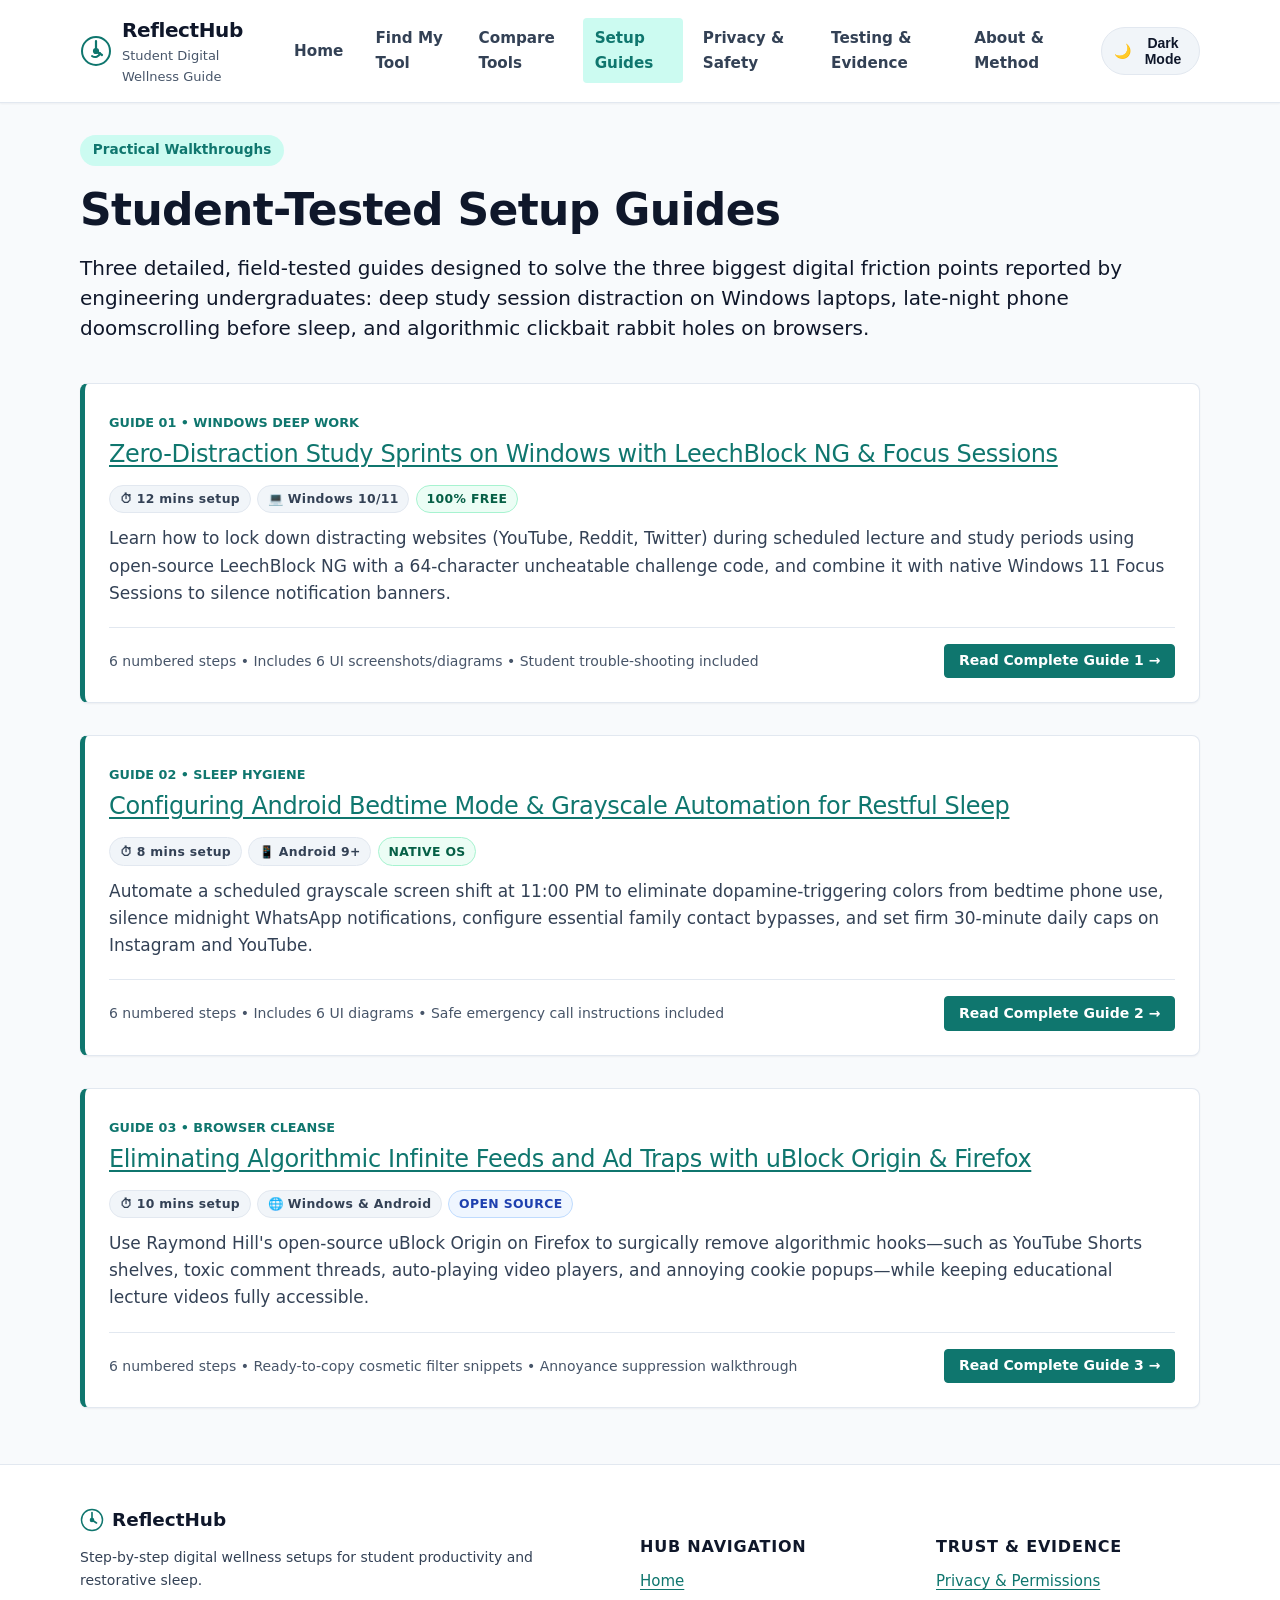
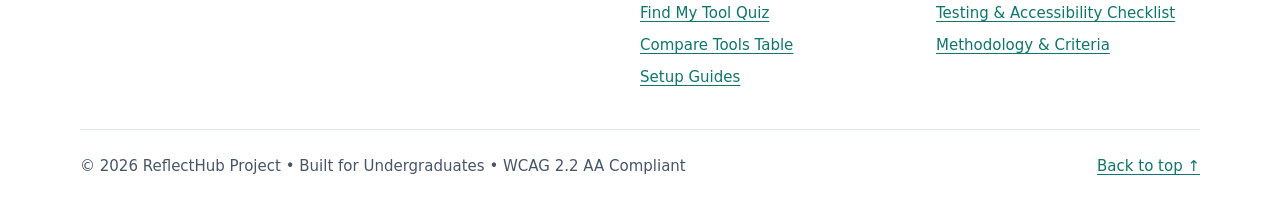
==== guides/index.html @ 9a18cc17 "Initial commit: Complete Digital Wellness Resource Hub (ReflectHub)" ====
<!DOCTYPE html>
<html lang="en">
<head>
  <meta charset="UTF-8">
  <meta name="viewport" content="width=device-width, initial-scale=1.0">
  <meta name="description" content="Step-by-step student setup guides for digital wellness: zero-distraction study sprints on Windows, Android bedtime grayscale automation, and algorithmic feed elimination.">
  <title>Setup Guides Index | ReflectHub</title>
  <link rel="stylesheet" href="../css/style.css">
</head>
<body>
  <!-- Accessible Skip to Content Link -->
  <a href="#main-content" class="skip-link">Skip to main content</a>

  <!-- Shared Header -->
  <header class="site-header" role="banner">
    <div class="container header-inner">
      <a href="../index.html" class="brand-link" aria-label="ReflectHub Home">
        <svg class="brand-logo-icon" viewBox="0 0 32 32" fill="none" stroke="currentColor" stroke-width="2.2" stroke-linecap="round" stroke-linejoin="round" aria-hidden="true">
          <circle cx="16" cy="16" r="14" stroke="currentColor" stroke-width="2"/>
          <path d="M16 6v10l6 4" stroke="currentColor" stroke-width="2.2"/>
          <path d="M12 21a5 5 0 0 0 8-3" stroke="currentColor" stroke-width="2"/>
          <circle cx="16" cy="16" r="2" fill="currentColor"/>
        </svg>
        <div>
          <span class="brand-name">ReflectHub</span>
          <span class="brand-tagline">Student Digital Wellness Guide</span>
        </div>
      </a>

      <div class="nav-and-tools">
        <button type="button" class="mobile-nav-toggle" aria-expanded="false" aria-controls="primary-nav">
          <span aria-hidden="true">☰</span>
          <span>Menu</span>
        </button>

        <nav id="primary-nav" class="site-nav" role="navigation" aria-label="Primary Navigation">
          <ul>
            <li><a href="../index.html" class="nav-link">Home</a></li>
            <li><a href="../find-my-tool.html" class="nav-link">Find My Tool</a></li>
            <li><a href="../compare.html" class="nav-link">Compare Tools</a></li>
            <li><a href="index.html" class="nav-link" aria-current="page">Setup Guides</a></li>
            <li><a href="../privacy-safety.html" class="nav-link">Privacy &amp; Safety</a></li>
            <li><a href="../testing.html" class="nav-link">Testing &amp; Evidence</a></li>
            <li><a href="../about.html" class="nav-link">About &amp; Method</a></li>
          </ul>
        </nav>

        <button type="button" class="theme-toggle-btn" aria-pressed="false" aria-label="Switch to dark theme">
          <span aria-hidden="true">🌙</span>
          <span>Dark Mode</span>
        </button>
      </div>
    </div>
  </header>

  <!-- Main Content -->
  <main id="main-content" role="main">
    <div class="container">
      
      <header style="margin-bottom: 2.5rem;">
        <span class="hero-badge">Practical Walkthroughs</span>
        <h1>Student-Tested Setup Guides</h1>
        <p class="lead">
          Three detailed, field-tested guides designed to solve the three biggest digital friction points reported by engineering undergraduates: deep study session distraction on Windows laptops, late-night phone doomscrolling before sleep, and algorithmic clickbait rabbit holes on browsers.
        </p>
      </header>

      <div class="entry-grid" style="grid-template-columns: 1fr; gap: 2rem;">
        
        <!-- Guide 1 Card -->
        <article class="card" aria-labelledby="g1-title" style="border-left: 5px solid var(--accent);">
          <div style="display: flex; justify-content: space-between; align-items: flex-start; flex-wrap: wrap; gap: 0.5rem; margin-bottom: 0.75rem;">
            <div>
              <span style="font-size: 0.8rem; font-weight: 700; color: var(--accent); text-transform: uppercase;">Guide 01 &bull; Windows Deep Work</span>
              <h2 id="g1-title" style="margin: 0.25rem 0 0.5rem 0; font-size: 1.5rem;">
                <a href="guide-1.html">Zero-Distraction Study Sprints on Windows with LeechBlock NG &amp; Focus Sessions</a>
              </h2>
            </div>
            <div style="display: flex; gap: 0.4rem; flex-wrap: wrap;">
              <span class="badge badge-platform">⏱ 12 mins setup</span>
              <span class="badge badge-platform">💻 Windows 10/11</span>
              <span class="badge badge-free">100% Free</span>
            </div>
          </div>
          <p>
            Learn how to lock down distracting websites (YouTube, Reddit, Twitter) during scheduled lecture and study periods using open-source LeechBlock NG with a 64-character uncheatable challenge code, and combine it with native Windows 11 Focus Sessions to silence notification banners.
          </p>
          <div style="display: flex; justify-content: space-between; align-items: center; flex-wrap: wrap; gap: 1rem; margin-top: 1.25rem; padding-top: 1rem; border-top: 1px solid var(--border-subtle);">
            <div style="font-size: 0.875rem; color: var(--text-light);">
              6 numbered steps &bull; Includes 6 UI screenshots/diagrams &bull; Student trouble-shooting included
            </div>
            <a href="guide-1.html" class="btn btn-primary btn-sm">Read Complete Guide 1 &rarr;</a>
          </div>
        </article>

        <!-- Guide 2 Card -->
        <article class="card" aria-labelledby="g2-title" style="border-left: 5px solid var(--accent);">
          <div style="display: flex; justify-content: space-between; align-items: flex-start; flex-wrap: wrap; gap: 0.5rem; margin-bottom: 0.75rem;">
            <div>
              <span style="font-size: 0.8rem; font-weight: 700; color: var(--accent); text-transform: uppercase;">Guide 02 &bull; Sleep Hygiene</span>
              <h2 id="g2-title" style="margin: 0.25rem 0 0.5rem 0; font-size: 1.5rem;">
                <a href="guide-2.html">Configuring Android Bedtime Mode &amp; Grayscale Automation for Restful Sleep</a>
              </h2>
            </div>
            <div style="display: flex; gap: 0.4rem; flex-wrap: wrap;">
              <span class="badge badge-platform">⏱ 8 mins setup</span>
              <span class="badge badge-platform">📱 Android 9+</span>
              <span class="badge badge-free">Native OS</span>
            </div>
          </div>
          <p>
            Automate a scheduled grayscale screen shift at 11:00 PM to eliminate dopamine-triggering colors from bedtime phone use, silence midnight WhatsApp notifications, configure essential family contact bypasses, and set firm 30-minute daily caps on Instagram and YouTube.
          </p>
          <div style="display: flex; justify-content: space-between; align-items: center; flex-wrap: wrap; gap: 1rem; margin-top: 1.25rem; padding-top: 1rem; border-top: 1px solid var(--border-subtle);">
            <div style="font-size: 0.875rem; color: var(--text-light);">
              6 numbered steps &bull; Includes 6 UI diagrams &bull; Safe emergency call instructions included
            </div>
            <a href="guide-2.html" class="btn btn-primary btn-sm">Read Complete Guide 2 &rarr;</a>
          </div>
        </article>

        <!-- Guide 3 Card -->
        <article class="card" aria-labelledby="g3-title" style="border-left: 5px solid var(--accent);">
          <div style="display: flex; justify-content: space-between; align-items: flex-start; flex-wrap: wrap; gap: 0.5rem; margin-bottom: 0.75rem;">
            <div>
              <span style="font-size: 0.8rem; font-weight: 700; color: var(--accent); text-transform: uppercase;">Guide 03 &bull; Browser Cleanse</span>
              <h2 id="g3-title" style="margin: 0.25rem 0 0.5rem 0; font-size: 1.5rem;">
                <a href="guide-3.html">Eliminating Algorithmic Infinite Feeds and Ad Traps with uBlock Origin &amp; Firefox</a>
              </h2>
            </div>
            <div style="display: flex; gap: 0.4rem; flex-wrap: wrap;">
              <span class="badge badge-platform">⏱ 10 mins setup</span>
              <span class="badge badge-platform">🌐 Windows &amp; Android</span>
              <span class="badge badge-os">Open Source</span>
            </div>
          </div>
          <p>
            Use Raymond Hill's open-source uBlock Origin on Firefox to surgically remove algorithmic hooks—such as YouTube Shorts shelves, toxic comment threads, auto-playing video players, and annoying cookie popups—while keeping educational lecture videos fully accessible.
          </p>
          <div style="display: flex; justify-content: space-between; align-items: center; flex-wrap: wrap; gap: 1rem; margin-top: 1.25rem; padding-top: 1rem; border-top: 1px solid var(--border-subtle);">
            <div style="font-size: 0.875rem; color: var(--text-light);">
              6 numbered steps &bull; Ready-to-copy cosmetic filter snippets &bull; Annoyance suppression walkthrough
            </div>
            <a href="guide-3.html" class="btn btn-primary btn-sm">Read Complete Guide 3 &rarr;</a>
          </div>
        </article>

      </div>

    </div>
  </main>

  <!-- Shared Footer -->
  <footer class="site-footer" role="contentinfo">
    <div class="container">
      <div class="footer-grid">
        <div>
          <div style="display: flex; align-items: center; gap: 0.5rem; margin-bottom: 0.75rem;">
            <svg style="width: 24px; height: 24px; color: var(--accent);" viewBox="0 0 32 32" fill="none" stroke="currentColor" stroke-width="2.2" stroke-linecap="round" stroke-linejoin="round" aria-hidden="true">
              <circle cx="16" cy="16" r="14" stroke="currentColor" stroke-width="2"/>
              <path d="M16 6v10l6 4" stroke="currentColor" stroke-width="2.2"/>
              <circle cx="16" cy="16" r="2" fill="currentColor"/>
            </svg>
            <span style="font-weight: 800; font-size: 1.15rem; color: var(--text-main);">ReflectHub</span>
          </div>
          <p style="font-size: 0.875rem; margin-bottom: 1rem;">
            Step-by-step digital wellness setups for student productivity and restorative sleep.
          </p>
        </div>

        <div>
          <h2 class="footer-heading">Hub Navigation</h2>
          <ul class="footer-links">
            <li><a href="../index.html">Home</a></li>
            <li><a href="../find-my-tool.html">Find My Tool Quiz</a></li>
            <li><a href="../compare.html">Compare Tools Table</a></li>
            <li><a href="index.html">Setup Guides</a></li>
          </ul>
        </div>

        <div>
          <h2 class="footer-heading">Trust &amp; Evidence</h2>
          <ul class="footer-links">
            <li><a href="../privacy-safety.html">Privacy &amp; Permissions</a></li>
            <li><a href="../testing.html">Testing &amp; Accessibility Checklist</a></li>
            <li><a href="../about.html">Methodology &amp; Criteria</a></li>
          </ul>
        </div>
      </div>

      <div class="footer-bottom">
        <div>
          &copy; 2026 ReflectHub Project &bull; Built for Undergraduates &bull; WCAG 2.2 AA Compliant
        </div>
        <div>
          <a href="#main-content">Back to top &uarr;</a>
        </div>
      </div>
    </div>
  </footer>

  <script src="../js/main.js"></script>
</body>
</html>
---- css/style.css ----
/* ==========================================================================
   REFLECTHUB - STUDENT DIGITAL WELLNESS RESOURCE HUB
   Design System & Accessibility-First Stylesheet (WCAG 2.2 AA Compliant)
   ========================================================================== */

/* --------------------------------------------------------------------------
   1. CSS Custom Properties / Variables (Light & Dark Themes)
   -------------------------------------------------------------------------- */
:root {
  /* Light Theme (Default) */
  --bg-page: #f8fafc;
  --bg-surface: #ffffff;
  --bg-surface-elevated: #f1f5f9;
  --bg-surface-subtle: #f8fafc;
  --border-subtle: #e2e8f0;
  --border-strong: #94a3b8;
  
  /* Text Colors (All satisfy WCAG AA contrast > 4.5:1 against respective backgrounds) */
  --text-main: #0f172a;        /* 15.8:1 against #ffffff */
  --text-muted: #334155;       /* 7.2:1 against #ffffff */
  --text-light: #475569;       /* 4.9:1 against #ffffff */
  
  /* Primary Restrained Accent: Deep Slate Teal */
  --accent: #0f766e;           /* 4.6:1 against #ffffff */
  --accent-hover: #115e59;
  --accent-subtle: #ccfbf1;
  --accent-text: #0f766e;
  --accent-focus: #0284c7;     /* High-visibility blue for focus rings */
  
  /* Semantic Status Colors */
  --status-free-bg: #ecfdf5;
  --status-free-text: #065f46;
  --status-free-border: #a7f3d0;
  
  --status-freemium-bg: #fffbeb;
  --status-freemium-text: #854d0e;
  --status-freemium-border: #fde68a;

  --status-paid-bg: #fef2f2;
  --status-paid-text: #991b1b;
  --status-paid-border: #fecaca;

  --badge-os-bg: #eff6ff;
  --badge-os-text: #1e40af;
  --badge-os-border: #bfdbfe;

  /* Elevation Shadows */
  --shadow-sm: 0 1px 2px 0 rgba(15, 23, 42, 0.05);
  --shadow-md: 0 4px 6px -1px rgba(15, 23, 42, 0.07), 0 2px 4px -2px rgba(15, 23, 42, 0.05);
  --shadow-lg: 0 10px 15px -3px rgba(15, 23, 42, 0.08), 0 4px 6px -4px rgba(15, 23, 42, 0.04);
  
  /* Layout Constants */
  --max-width: 1160px;
  --border-radius: 8px;
  --border-radius-sm: 4px;
  --border-radius-pill: 9999px;
  
  /* Typography Scale */
  --font-family: system-ui, -apple-system, BlinkMacSystemFont, "Segoe UI", Roboto, "Helvetica Neue", Arial, sans-serif;
  --font-mono: ui-monospace, SFMono-Regular, Menlo, Monaco, Consolas, "Liberation Mono", "Courier New", monospace;
  --line-height: 1.6;
  --line-height-heading: 1.25;
}

/* Explicit Dark Theme */
[data-theme="dark"] {
  --bg-page: #0b1120;
  --bg-surface: #131c31;
  --bg-surface-elevated: #1e293b;
  --bg-surface-subtle: #17223b;
  --border-subtle: #27354f;
  --border-strong: #475569;

  --text-main: #f8fafc;        /* 15.2:1 against #131c31 */
  --text-muted: #cbd5e1;       /* 8.9:1 against #131c31 */
  --text-light: #94a3b8;       /* 4.7:1 against #131c31 */

  --accent: #2dd4bf;           /* 8.8:1 against #131c31 */
  --accent-hover: #5eead4;
  --accent-subtle: #134e48;
  --accent-text: #2dd4bf;
  --accent-focus: #38bdf8;

  --status-free-bg: #064e3b;
  --status-free-text: #a7f3d0;
  --status-free-border: #047857;

  --status-freemium-bg: #451a03;
  --status-freemium-text: #fde68a;
  --status-freemium-border: #78350f;

  --status-paid-bg: #450a0a;
  --status-paid-text: #fecaca;
  --status-paid-border: #7f1d1d;

  --badge-os-bg: #1e3a8a;
  --badge-os-text: #bfdbfe;
  --badge-os-border: #2563eb;

  --shadow-sm: 0 1px 2px 0 rgba(0, 0, 0, 0.4);
  --shadow-md: 0 4px 6px -1px rgba(0, 0, 0, 0.5);
  --shadow-lg: 0 10px 15px -3px rgba(0, 0, 0, 0.6);
}

/* --------------------------------------------------------------------------
   2. Reset & Global Box Sizing
   -------------------------------------------------------------------------- */
*, *::before, *::after {
  box-sizing: border-box;
  margin: 0;
  padding: 0;
}

html {
  font-size: 100%;
  scroll-behavior: smooth;
  -webkit-text-size-adjust: 100%;
}

body {
  font-family: var(--font-family);
  font-size: 1.0625rem; /* 17px for excellent readability */
  line-height: var(--line-height);
  color: var(--text-main);
  background-color: var(--bg-page);
  min-height: 100vh;
  display: flex;
  flex-direction: column;
}

img, svg {
  display: block;
  max-width: 100%;
  height: auto;
}

/* --------------------------------------------------------------------------
   3. Accessible Focus States & Skip Link (WCAG 2.2 AA)
   -------------------------------------------------------------------------- */
:focus-visible {
  outline: 3px solid var(--accent-focus);
  outline-offset: 3px;
}

.skip-link {
  position: absolute;
  top: -100px;
  left: 1rem;
  background-color: var(--text-main);
  color: var(--bg-surface);
  padding: 0.75rem 1.25rem;
  z-index: 10000;
  border-radius: var(--border-radius-sm);
  font-weight: 700;
  text-decoration: none;
  transition: top 0.2s ease-in-out;
}

.skip-link:focus {
  top: 1rem;
}

/* --------------------------------------------------------------------------
   4. Typography & Headings
   -------------------------------------------------------------------------- */
h1, h2, h3, h4, h5, h6 {
  color: var(--text-main);
  line-height: var(--line-height-heading);
  font-weight: 700;
  letter-spacing: -0.015em;
}

h1 {
  font-size: clamp(2rem, 4vw + 1rem, 2.75rem);
  margin-bottom: 1rem;
}

h2 {
  font-size: clamp(1.5rem, 2.5vw + 0.5rem, 2rem);
  margin-top: 2rem;
  margin-bottom: 0.875rem;
}

h3 {
  font-size: 1.35rem;
  margin-top: 1.5rem;
  margin-bottom: 0.625rem;
}

h4 {
  font-size: 1.15rem;
  margin-top: 1.25rem;
  margin-bottom: 0.5rem;
}

p {
  margin-bottom: 1.125rem;
  color: var(--text-muted);
}

p.lead {
  font-size: 1.25rem;
  line-height: 1.5;
  color: var(--text-main);
  font-weight: 400;
  margin-bottom: 1.5rem;
}

strong {
  font-weight: 700;
  color: var(--text-main);
}

/* Accessible Links */
a {
  color: var(--accent);
  text-decoration: underline;
  text-underline-offset: 3px;
  font-weight: 500;
  transition: color 0.15s ease-in-out;
}

a:hover {
  color: var(--accent-hover);
}

a:active {
  opacity: 0.85;
}

/* --------------------------------------------------------------------------
   5. Layout & Navigation
   -------------------------------------------------------------------------- */
.container {
  width: 100%;
  max-width: var(--max-width);
  margin-left: auto;
  margin-right: auto;
  padding-left: 1.25rem;
  padding-right: 1.25rem;
}

/* Header & Nav */
.site-header {
  background-color: var(--bg-surface);
  border-bottom: 1px solid var(--border-subtle);
  position: sticky;
  top: 0;
  z-index: 1000;
  box-shadow: var(--shadow-sm);
}

.header-inner {
  display: flex;
  align-items: center;
  justify-content: space-between;
  padding-top: 0.875rem;
  padding-bottom: 0.875rem;
  gap: 1rem;
}

.brand-link {
  display: flex;
  align-items: center;
  gap: 0.625rem;
  text-decoration: none;
  color: var(--text-main);
}

.brand-logo-icon {
  width: 32px;
  height: 32px;
  color: var(--accent);
  flex-shrink: 0;
}

.brand-name {
  font-size: 1.25rem;
  font-weight: 800;
  letter-spacing: -0.02em;
}

.brand-tagline {
  font-size: 0.8125rem;
  color: var(--text-light);
  display: block;
}

.nav-and-tools {
  display: flex;
  align-items: center;
  gap: 1.25rem;
}

.site-nav ul {
  display: flex;
  list-style: none;
  gap: 0.5rem;
  align-items: center;
}

.nav-link {
  display: inline-block;
  padding: 0.5rem 0.75rem;
  text-decoration: none;
  font-size: 0.95rem;
  font-weight: 600;
  color: var(--text-muted);
  border-radius: var(--border-radius-sm);
  transition: all 0.15s ease-in-out;
}

.nav-link:hover {
  color: var(--text-main);
  background-color: var(--bg-surface-elevated);
}

.nav-link[aria-current="page"] {
  color: var(--accent);
  background-color: var(--accent-subtle);
  font-weight: 700;
}

/* Mobile Nav Toggle */
.mobile-nav-toggle {
  display: none;
  background: transparent;
  border: 1px solid var(--border-subtle);
  color: var(--text-main);
  padding: 0.5rem 0.75rem;
  border-radius: var(--border-radius-sm);
  cursor: pointer;
  font-size: 0.95rem;
  font-weight: 600;
  align-items: center;
  gap: 0.4rem;
}

/* Theme Toggle Button */
.theme-toggle-btn {
  background: var(--bg-surface-elevated);
  border: 1px solid var(--border-subtle);
  color: var(--text-main);
  padding: 0.45rem 0.75rem;
  border-radius: var(--border-radius-pill);
  font-size: 0.875rem;
  font-weight: 600;
  cursor: pointer;
  display: inline-flex;
  align-items: center;
  gap: 0.5rem;
  transition: background 0.15s ease-in-out;
}

.theme-toggle-btn:hover {
  background: var(--border-subtle);
}

/* Main Content Area */
main {
  flex: 1;
  padding-top: 2rem;
  padding-bottom: 3.5rem;
}

/* Footer */
.site-footer {
  background-color: var(--bg-surface);
  border-top: 1px solid var(--border-subtle);
  padding-top: 2.5rem;
  padding-bottom: 2.5rem;
  margin-top: auto;
  font-size: 0.9375rem;
  color: var(--text-light);
}

.footer-grid {
  display: grid;
  grid-template-columns: 2fr 1fr 1fr;
  gap: 2rem;
  margin-bottom: 2rem;
}

.footer-heading {
  font-size: 1rem;
  text-transform: uppercase;
  letter-spacing: 0.05em;
  color: var(--text-main);
  margin-bottom: 0.75rem;
}

.footer-links {
  list-style: none;
}

.footer-links li {
  margin-bottom: 0.5rem;
}

.footer-bottom {
  border-top: 1px solid var(--border-subtle);
  padding-top: 1.5rem;
  display: flex;
  justify-content: space-between;
  align-items: center;
  flex-wrap: wrap;
  gap: 1rem;
}

/* --------------------------------------------------------------------------
   6. Buttons, Badges, & UI Controls
   -------------------------------------------------------------------------- */
.btn {
  display: inline-flex;
  align-items: center;
  justify-content: center;
  gap: 0.5rem;
  padding: 0.65rem 1.35rem;
  font-size: 1rem;
  font-weight: 600;
  border-radius: var(--border-radius-sm);
  text-decoration: none;
  cursor: pointer;
  transition: all 0.15s ease-in-out;
  border: 1px solid transparent;
  line-height: 1.4;
}

.btn-primary {
  background-color: var(--accent);
  color: #ffffff;
  border-color: var(--accent);
}

[data-theme="dark"] .btn-primary {
  color: #0b1120;
  font-weight: 700;
}

.btn-primary:hover {
  background-color: var(--accent-hover);
  color: #ffffff;
}

[data-theme="dark"] .btn-primary:hover {
  color: #0b1120;
}

.btn-secondary {
  background-color: var(--bg-surface);
  color: var(--text-main);
  border-color: var(--border-strong);
}

.btn-secondary:hover {
  background-color: var(--bg-surface-elevated);
}

.btn-sm {
  padding: 0.4rem 0.85rem;
  font-size: 0.875rem;
}

.btn-group {
  display: flex;
  flex-wrap: wrap;
  gap: 0.75rem;
}

/* Status Badges */
.badge {
  display: inline-flex;
  align-items: center;
  gap: 0.25rem;
  padding: 0.2rem 0.6rem;
  font-size: 0.775rem;
  font-weight: 700;
  text-transform: uppercase;
  letter-spacing: 0.03em;
  border-radius: var(--border-radius-pill);
  border: 1px solid transparent;
  white-space: nowrap;
}

.badge-free {
  background-color: var(--status-free-bg);
  color: var(--status-free-text);
  border-color: var(--status-free-border);
}

.badge-freemium {
  background-color: var(--status-freemium-bg);
  color: var(--status-freemium-text);
  border-color: var(--status-freemium-border);
}

.badge-paid {
  background-color: var(--status-paid-bg);
  color: var(--status-paid-text);
  border-color: var(--status-paid-border);
}

.badge-os {
  background-color: var(--badge-os-bg);
  color: var(--badge-os-text);
  border-color: var(--badge-os-border);
}

.badge-platform {
  background-color: var(--bg-surface-elevated);
  color: var(--text-muted);
  border-color: var(--border-subtle);
  font-weight: 600;
  text-transform: none;
}

/* --------------------------------------------------------------------------
   7. Common Components (Cards, Alerts, Banners)
   -------------------------------------------------------------------------- */
.card {
  background-color: var(--bg-surface);
  border: 1px solid var(--border-subtle);
  border-radius: var(--border-radius);
  padding: 1.5rem;
  box-shadow: var(--shadow-sm);
  transition: transform 0.15s ease, box-shadow 0.15s ease;
}

.card:hover {
  box-shadow: var(--shadow-md);
}

.card-header {
  display: flex;
  justify-content: space-between;
  align-items: flex-start;
  gap: 0.75rem;
  margin-bottom: 0.75rem;
}

.card-title {
  font-size: 1.25rem;
  margin: 0;
}

/* Callout Box */
.callout {
  padding: 1.25rem;
  border-left: 4px solid var(--accent);
  background-color: var(--bg-surface-elevated);
  border-radius: 0 var(--border-radius) var(--border-radius) 0;
  margin-top: 1.5rem;
  margin-bottom: 1.5rem;
}

.callout-warning {
  border-left-color: #d97706;
  background-color: var(--status-freemium-bg);
  color: var(--text-main);
}

.callout-warning strong {
  color: #92400e;
}

[data-theme="dark"] .callout-warning strong {
  color: #fde68a;
}

.callout-title {
  font-weight: 700;
  margin-bottom: 0.35rem;
  display: flex;
  align-items: center;
  gap: 0.4rem;
}

/* Hero Section */
.hero-section {
  padding: 2.5rem 0 3rem;
  border-bottom: 1px solid var(--border-subtle);
  margin-bottom: 2.5rem;
}

.hero-badge {
  display: inline-block;
  padding: 0.3rem 0.8rem;
  font-size: 0.85rem;
  font-weight: 700;
  background-color: var(--accent-subtle);
  color: var(--accent-text);
  border-radius: var(--border-radius-pill);
  margin-bottom: 1rem;
}

.hero-grid {
  display: grid;
  grid-template-columns: 3fr 2fr;
  gap: 2.5rem;
  align-items: center;
}

/* Feature Entry Points Grid */
.entry-grid {
  display: grid;
  grid-template-columns: repeat(auto-fit, minmax(300px, 1fr));
  gap: 1.5rem;
  margin-top: 2rem;
}

.entry-card {
  display: flex;
  flex-direction: column;
  justify-content: space-between;
  height: 100%;
}

.entry-card .entry-icon {
  font-size: 1.75rem;
  margin-bottom: 1rem;
  display: inline-block;
}

/* --------------------------------------------------------------------------
   8. Compare Tools Table & Filter Controls
   -------------------------------------------------------------------------- */
.filter-toolbar {
  background-color: var(--bg-surface);
  border: 1px solid var(--border-subtle);
  border-radius: var(--border-radius);
  padding: 1.25rem;
  margin-bottom: 1.75rem;
  display: grid;
  grid-template-columns: repeat(auto-fit, minmax(200px, 1fr));
  gap: 1rem;
  align-items: flex-end;
}

.filter-group {
  display: flex;
  flex-direction: column;
  gap: 0.35rem;
}

.filter-group label {
  font-size: 0.875rem;
  font-weight: 700;
  color: var(--text-main);
}

.filter-select, .search-input {
  width: 100%;
  padding: 0.6rem 0.75rem;
  font-size: 0.95rem;
  font-family: inherit;
  color: var(--text-main);
  background-color: var(--bg-surface-elevated);
  border: 1px solid var(--border-strong);
  border-radius: var(--border-radius-sm);
}

.filter-stats {
  font-size: 0.9rem;
  color: var(--text-light);
  margin-bottom: 1rem;
}

/* Comparison Table */
.table-responsive-wrapper {
  width: 100%;
  overflow-x: auto;
  border: 1px solid var(--border-subtle);
  border-radius: var(--border-radius);
  background-color: var(--bg-surface);
  box-shadow: var(--shadow-sm);
  margin-bottom: 2rem;
}

.compare-table {
  width: 100%;
  border-collapse: collapse;
  text-align: left;
  font-size: 0.9375rem;
}

.compare-table caption {
  padding: 0.75rem 1rem;
  font-weight: 700;
  font-size: 0.875rem;
  color: var(--text-light);
  text-align: left;
  background-color: var(--bg-surface-elevated);
  border-bottom: 1px solid var(--border-subtle);
}

.compare-table th {
  background-color: var(--bg-surface-elevated);
  color: var(--text-main);
  font-weight: 700;
  padding: 0.875rem 1rem;
  border-bottom: 2px solid var(--border-subtle);
  white-space: nowrap;
}

.compare-table td {
  padding: 1rem;
  border-bottom: 1px solid var(--border-subtle);
  vertical-align: top;
  color: var(--text-muted);
}

.compare-table tbody tr:hover {
  background-color: var(--bg-surface-elevated);
}

.compare-table th[scope="row"] {
  font-weight: 700;
  color: var(--text-main);
  white-space: normal;
  min-width: 180px;
}

/* Sort button inside th */
.sort-btn {
  background: none;
  border: none;
  font-family: inherit;
  font-size: inherit;
  font-weight: inherit;
  color: inherit;
  cursor: pointer;
  display: inline-flex;
  align-items: center;
  gap: 0.35rem;
  padding: 0;
}

.sort-btn:hover {
  color: var(--accent);
}

/* Mobile Card View Alternative for Comparison */
.mobile-card-grid {
  display: none;
  grid-template-columns: 1fr;
  gap: 1.25rem;
}

.tool-mobile-card {
  background-color: var(--bg-surface);
  border: 1px solid var(--border-subtle);
  border-radius: var(--border-radius);
  padding: 1.25rem;
}

.tool-detail-row {
  margin-bottom: 0.75rem;
  font-size: 0.925rem;
}

.tool-detail-label {
  font-weight: 700;
  color: var(--text-main);
  display: block;
  font-size: 0.8125rem;
  text-transform: uppercase;
  letter-spacing: 0.03em;
  margin-bottom: 0.15rem;
}

/* --------------------------------------------------------------------------
   9. Find My Tool Quiz System
   -------------------------------------------------------------------------- */
.quiz-container {
  max-width: 760px;
  margin: 0 auto;
}

.quiz-card {
  background-color: var(--bg-surface);
  border: 1px solid var(--border-subtle);
  border-radius: var(--border-radius);
  padding: 2rem;
  box-shadow: var(--shadow-sm);
  margin-bottom: 2rem;
}

.quiz-step-indicator {
  font-size: 0.875rem;
  font-weight: 700;
  color: var(--accent);
  text-transform: uppercase;
  letter-spacing: 0.05em;
  margin-bottom: 0.5rem;
}

fieldset {
  border: none;
  padding: 0;
  margin: 0 0 1.5rem 0;
}

legend {
  font-size: 1.35rem;
  font-weight: 700;
  color: var(--text-main);
  margin-bottom: 0.5rem;
  display: block;
}

.legend-description {
  font-size: 0.95rem;
  color: var(--text-light);
  margin-bottom: 1.25rem;
}

.quiz-options {
  display: flex;
  flex-direction: column;
  gap: 0.75rem;
}

.quiz-option-label {
  display: flex;
  align-items: flex-start;
  gap: 0.875rem;
  padding: 1rem;
  border: 1.5px solid var(--border-subtle);
  border-radius: var(--border-radius-sm);
  background-color: var(--bg-surface);
  cursor: pointer;
  transition: all 0.15s ease-in-out;
}

.quiz-option-label:hover {
  background-color: var(--bg-surface-elevated);
  border-color: var(--border-strong);
}

.quiz-option-label:has(input:checked) {
  border-color: var(--accent);
  background-color: var(--accent-subtle);
}

.quiz-option-label input[type="radio"] {
  margin-top: 0.2rem;
  width: 1.25rem;
  height: 1.25rem;
  accent-color: var(--accent);
  flex-shrink: 0;
}

.quiz-option-text {
  display: flex;
  flex-direction: column;
}

.quiz-option-title {
  font-weight: 700;
  color: var(--text-main);
  font-size: 1rem;
}

.quiz-option-desc {
  font-size: 0.875rem;
  color: var(--text-light);
  margin-top: 0.2rem;
}

/* Quiz Recommendation Results */
.recommendation-card {
  border-left: 5px solid var(--accent);
  background-color: var(--bg-surface);
  border-radius: var(--border-radius);
  border-top: 1px solid var(--border-subtle);
  border-right: 1px solid var(--border-subtle);
  border-bottom: 1px solid var(--border-subtle);
  padding: 1.75rem;
  margin-bottom: 1.5rem;
  box-shadow: var(--shadow-sm);
}

.match-reason-box {
  background-color: var(--bg-surface-elevated);
  padding: 1rem;
  border-radius: var(--border-radius-sm);
  margin-top: 1rem;
  margin-bottom: 1rem;
  font-size: 0.9375rem;
}

.verdict-grid {
  display: grid;
  grid-template-columns: 1fr 1fr;
  gap: 1rem;
  margin-top: 1rem;
}

.verdict-col {
  padding: 0.875rem;
  border-radius: var(--border-radius-sm);
  font-size: 0.875rem;
}

.verdict-best {
  background-color: var(--status-free-bg);
  border: 1px solid var(--status-free-border);
  color: var(--status-free-text);
}

.verdict-not {
  background-color: var(--status-freemium-bg);
  border: 1px solid var(--status-freemium-border);
  color: var(--status-freemium-text);
}

/* --------------------------------------------------------------------------
   10. Setup Guides Styles
   -------------------------------------------------------------------------- */
.guide-header {
  border-bottom: 1px solid var(--border-subtle);
  padding-bottom: 1.5rem;
  margin-bottom: 2rem;
}

.guide-meta {
  display: flex;
  flex-wrap: wrap;
  gap: 1rem;
  align-items: center;
  margin-top: 0.75rem;
  font-size: 0.9375rem;
  color: var(--text-light);
}

.guide-meta-item {
  display: inline-flex;
  align-items: center;
  gap: 0.4rem;
  background-color: var(--bg-surface-elevated);
  padding: 0.25rem 0.75rem;
  border-radius: var(--border-radius-pill);
  font-weight: 600;
  border: 1px solid var(--border-subtle);
}

/* Step Card */
.step-card {
  background-color: var(--bg-surface);
  border: 1px solid var(--border-subtle);
  border-radius: var(--border-radius);
  padding: 1.75rem;
  margin-bottom: 2rem;
  box-shadow: var(--shadow-sm);
}

.step-card-header {
  display: flex;
  align-items: center;
  gap: 1rem;
  margin-bottom: 1rem;
}

.step-number {
  width: 2.25rem;
  height: 2.25rem;
  border-radius: 50%;
  background-color: var(--accent);
  color: #ffffff;
  display: flex;
  align-items: center;
  justify-content: center;
  font-weight: 800;
  font-size: 1.1rem;
  flex-shrink: 0;
}

[data-theme="dark"] .step-number {
  color: #0b1120;
}

.step-title {
  font-size: 1.25rem;
  margin: 0;
}

.step-media-container {
  margin: 1.25rem 0;
  border-radius: var(--border-radius-sm);
  overflow: hidden;
  border: 1px solid var(--border-subtle);
  background-color: var(--bg-surface-elevated);
}

.step-media-container svg, .step-media-container img {
  width: 100%;
  height: auto;
  max-height: 380px;
  object-fit: contain;
  background: var(--bg-surface-subtle);
}

.step-caption {
  font-size: 0.85rem;
  color: var(--text-light);
  padding: 0.6rem 0.85rem;
  background-color: var(--bg-surface-elevated);
  border-top: 1px solid var(--border-subtle);
  font-style: italic;
}

.guide-nav-buttons {
  display: flex;
  justify-content: space-between;
  align-items: center;
  gap: 1rem;
  margin-top: 3rem;
  padding-top: 1.5rem;
  border-top: 1px solid var(--border-subtle);
  flex-wrap: wrap;
}

/* --------------------------------------------------------------------------
   11. Testing & Evidence Tables
   -------------------------------------------------------------------------- */
.evidence-section {
  margin-bottom: 3.5rem;
}

.evidence-table {
  width: 100%;
  border-collapse: collapse;
  font-size: 0.9375rem;
  margin-top: 1rem;
}

.evidence-table th, .evidence-table td {
  padding: 0.875rem;
  border: 1px solid var(--border-subtle);
  text-align: left;
}

.evidence-table th {
  background-color: var(--bg-surface-elevated);
  font-weight: 700;
  color: var(--text-main);
}

.checklist-pass {
  color: var(--status-free-text);
  font-weight: 700;
}

.checklist-notes {
  font-size: 0.875rem;
  color: var(--text-muted);
}

.feedback-card {
  background-color: var(--bg-surface);
  border: 1px solid var(--border-subtle);
  border-radius: var(--border-radius);
  padding: 1.25rem;
  margin-bottom: 1rem;
}

.feedback-meta {
  display: flex;
  justify-content: space-between;
  align-items: center;
  font-size: 0.85rem;
  color: var(--text-light);
  margin-bottom: 0.5rem;
}

.quote-text {
  font-style: italic;
  color: var(--text-main);
  border-left: 3px solid var(--accent);
  padding-left: 0.875rem;
  margin: 0.5rem 0;
}

/* --------------------------------------------------------------------------
   12. Responsive Media Queries & Reduced Motion
   -------------------------------------------------------------------------- */
@media (max-width: 840px) {
  .hero-grid {
    grid-template-columns: 1fr;
    gap: 1.5rem;
  }

  .footer-grid {
    grid-template-columns: 1fr;
  }

  /* Switch comparison table to mobile card view */
  .table-responsive-wrapper {
    display: none;
  }

  .mobile-card-grid {
    display: grid;
  }

  .site-nav {
    display: none;
    position: absolute;
    top: 100%;
    left: 0;
    right: 0;
    background-color: var(--bg-surface);
    border-bottom: 1px solid var(--border-subtle);
    padding: 1rem 1.25rem;
    box-shadow: var(--shadow-lg);
  }

  .site-nav.is-open {
    display: block;
  }

  .site-nav ul {
    flex-direction: column;
    align-items: stretch;
    gap: 0.5rem;
  }

  .mobile-nav-toggle {
    display: inline-flex;
  }

  .verdict-grid {
    grid-template-columns: 1fr;
  }
}

/* Reduced Motion Optimization (WCAG 2.2 Requirement) */
@media (prefers-reduced-motion: reduce) {
  *, *::before, *::after {
    animation-duration: 0.01ms !important;
    animation-iteration-count: 1 !important;
    transition-duration: 0.01ms !important;
    scroll-behavior: auto !important;
  }
}
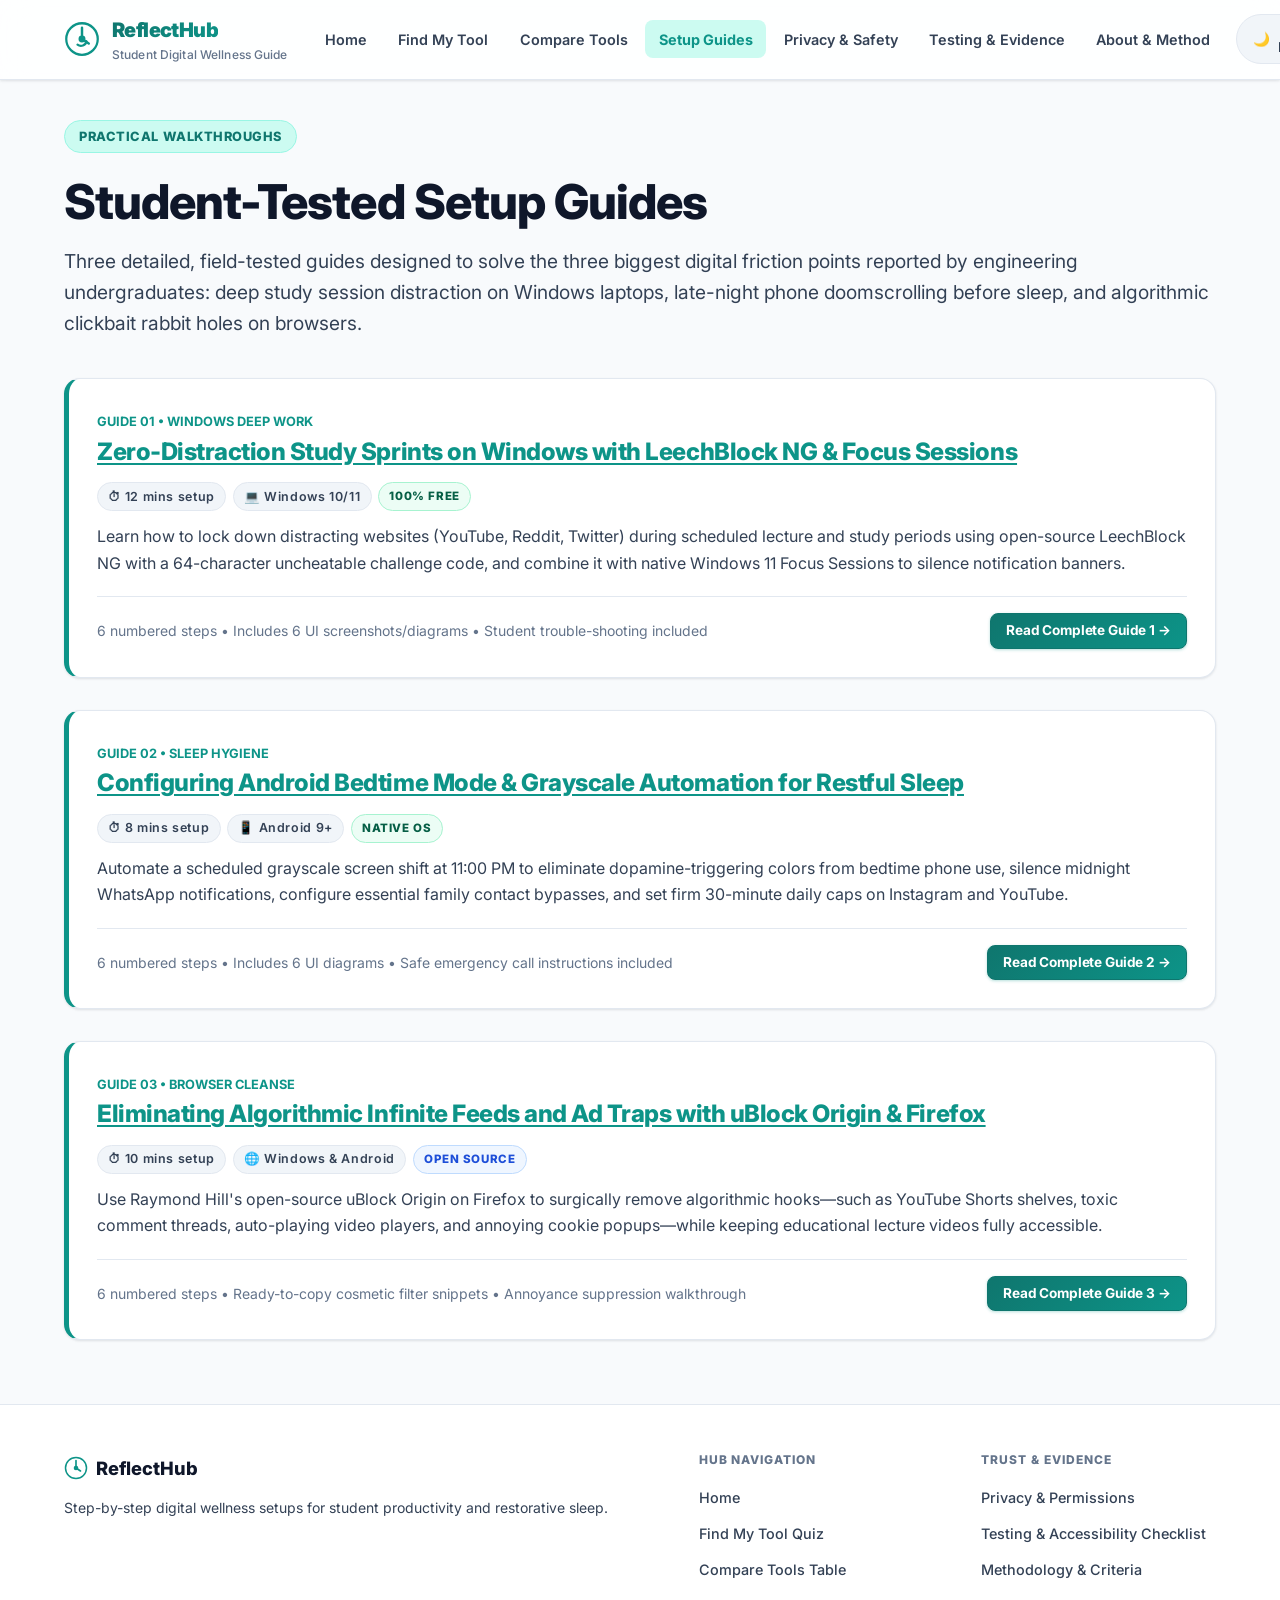
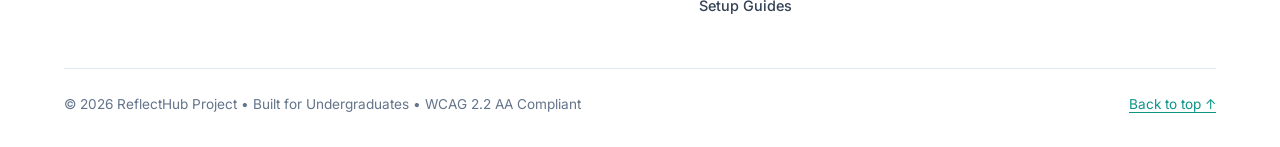
==== commit fa27da14: "v2: Premium UI redesign - sync all pages to new CSS v2 design system - Replace all v1 class names wi" ====
--- a/guides/index.html
+++ b/guides/index.html
@@ -1,4 +1,4 @@
-<!DOCTYPE html>
+﻿<!DOCTYPE html>
 <html lang="en">
 <head>
   <meta charset="UTF-8">
@@ -58,7 +58,7 @@
     <div class="container">
       
       <header style="margin-bottom: 2.5rem;">
-        <span class="hero-badge">Practical Walkthroughs</span>
+        <span class="hero-eyebrow">Practical Walkthroughs</span>
         <h1>Student-Tested Setup Guides</h1>
         <p class="lead">
           Three detailed, field-tested guides designed to solve the three biggest digital friction points reported by engineering undergraduates: deep study session distraction on Windows laptops, late-night phone doomscrolling before sleep, and algorithmic clickbait rabbit holes on browsers.
@@ -85,8 +85,8 @@
           <p>
             Learn how to lock down distracting websites (YouTube, Reddit, Twitter) during scheduled lecture and study periods using open-source LeechBlock NG with a 64-character uncheatable challenge code, and combine it with native Windows 11 Focus Sessions to silence notification banners.
           </p>
-          <div style="display: flex; justify-content: space-between; align-items: center; flex-wrap: wrap; gap: 1rem; margin-top: 1.25rem; padding-top: 1rem; border-top: 1px solid var(--border-subtle);">
-            <div style="font-size: 0.875rem; color: var(--text-light);">
+          <div style="display: flex; justify-content: space-between; align-items: center; flex-wrap: wrap; gap: 1rem; margin-top: 1.25rem; padding-top: 1rem; border-top: 1px solid var(--border-weak);">
+            <div style="font-size: 0.875rem; color: var(--text-tertiary);">
               6 numbered steps &bull; Includes 6 UI screenshots/diagrams &bull; Student trouble-shooting included
             </div>
             <a href="guide-1.html" class="btn btn-primary btn-sm">Read Complete Guide 1 &rarr;</a>
@@ -111,8 +111,8 @@
           <p>
             Automate a scheduled grayscale screen shift at 11:00 PM to eliminate dopamine-triggering colors from bedtime phone use, silence midnight WhatsApp notifications, configure essential family contact bypasses, and set firm 30-minute daily caps on Instagram and YouTube.
           </p>
-          <div style="display: flex; justify-content: space-between; align-items: center; flex-wrap: wrap; gap: 1rem; margin-top: 1.25rem; padding-top: 1rem; border-top: 1px solid var(--border-subtle);">
-            <div style="font-size: 0.875rem; color: var(--text-light);">
+          <div style="display: flex; justify-content: space-between; align-items: center; flex-wrap: wrap; gap: 1rem; margin-top: 1.25rem; padding-top: 1rem; border-top: 1px solid var(--border-weak);">
+            <div style="font-size: 0.875rem; color: var(--text-tertiary);">
               6 numbered steps &bull; Includes 6 UI diagrams &bull; Safe emergency call instructions included
             </div>
             <a href="guide-2.html" class="btn btn-primary btn-sm">Read Complete Guide 2 &rarr;</a>
@@ -137,8 +137,8 @@
           <p>
             Use Raymond Hill's open-source uBlock Origin on Firefox to surgically remove algorithmic hooks—such as YouTube Shorts shelves, toxic comment threads, auto-playing video players, and annoying cookie popups—while keeping educational lecture videos fully accessible.
           </p>
-          <div style="display: flex; justify-content: space-between; align-items: center; flex-wrap: wrap; gap: 1rem; margin-top: 1.25rem; padding-top: 1rem; border-top: 1px solid var(--border-subtle);">
-            <div style="font-size: 0.875rem; color: var(--text-light);">
+          <div style="display: flex; justify-content: space-between; align-items: center; flex-wrap: wrap; gap: 1rem; margin-top: 1.25rem; padding-top: 1rem; border-top: 1px solid var(--border-weak);">
+            <div style="font-size: 0.875rem; color: var(--text-tertiary);">
               6 numbered steps &bull; Ready-to-copy cosmetic filter snippets &bull; Annoyance suppression walkthrough
             </div>
             <a href="guide-3.html" class="btn btn-primary btn-sm">Read Complete Guide 3 &rarr;</a>
@@ -161,7 +161,7 @@
               <path d="M16 6v10l6 4" stroke="currentColor" stroke-width="2.2"/>
               <circle cx="16" cy="16" r="2" fill="currentColor"/>
             </svg>
-            <span style="font-weight: 800; font-size: 1.15rem; color: var(--text-main);">ReflectHub</span>
+            <span style="font-weight: 800; font-size: 1.15rem; color: var(--text-primary);">ReflectHub</span>
           </div>
           <p style="font-size: 0.875rem; margin-bottom: 1rem;">
             Step-by-step digital wellness setups for student productivity and restorative sleep.
--- a/css/style.css
+++ b/css/style.css
@@ -1,252 +1,264 @@
 /* ==========================================================================
-   REFLECTHUB - STUDENT DIGITAL WELLNESS RESOURCE HUB
-   Design System & Accessibility-First Stylesheet (WCAG 2.2 AA Compliant)
+   REFLECTHUB v2 — Premium Student Digital Wellness Design System
+   WCAG 2.2 AA Compliant · Mobile-First · Light + Dark Themes
    ========================================================================== */
 
 /* --------------------------------------------------------------------------
-   1. CSS Custom Properties / Variables (Light & Dark Themes)
+   1. Google Font Import (Inter — with system font fallback)
+   -------------------------------------------------------------------------- */
+@import url('https://fonts.googleapis.com/css2?family=Inter:wght@400;500;600;700;800;900&display=swap');
+
+/* --------------------------------------------------------------------------
+   2. Design Tokens — Light Theme
    -------------------------------------------------------------------------- */
 :root {
-  /* Light Theme (Default) */
-  --bg-page: #f8fafc;
-  --bg-surface: #ffffff;
-  --bg-surface-elevated: #f1f5f9;
-  --bg-surface-subtle: #f8fafc;
-  --border-subtle: #e2e8f0;
-  --border-strong: #94a3b8;
-  
-  /* Text Colors (All satisfy WCAG AA contrast > 4.5:1 against respective backgrounds) */
-  --text-main: #0f172a;        /* 15.8:1 against #ffffff */
-  --text-muted: #334155;       /* 7.2:1 against #ffffff */
-  --text-light: #475569;       /* 4.9:1 against #ffffff */
-  
-  /* Primary Restrained Accent: Deep Slate Teal */
-  --accent: #0f766e;           /* 4.6:1 against #ffffff */
-  --accent-hover: #115e59;
-  --accent-subtle: #ccfbf1;
-  --accent-text: #0f766e;
-  --accent-focus: #0284c7;     /* High-visibility blue for focus rings */
-  
-  /* Semantic Status Colors */
-  --status-free-bg: #ecfdf5;
-  --status-free-text: #065f46;
-  --status-free-border: #a7f3d0;
-  
-  --status-freemium-bg: #fffbeb;
-  --status-freemium-text: #854d0e;
-  --status-freemium-border: #fde68a;
-
-  --status-paid-bg: #fef2f2;
-  --status-paid-text: #991b1b;
-  --status-paid-border: #fecaca;
-
-  --badge-os-bg: #eff6ff;
-  --badge-os-text: #1e40af;
-  --badge-os-border: #bfdbfe;
-
-  /* Elevation Shadows */
-  --shadow-sm: 0 1px 2px 0 rgba(15, 23, 42, 0.05);
-  --shadow-md: 0 4px 6px -1px rgba(15, 23, 42, 0.07), 0 2px 4px -2px rgba(15, 23, 42, 0.05);
-  --shadow-lg: 0 10px 15px -3px rgba(15, 23, 42, 0.08), 0 4px 6px -4px rgba(15, 23, 42, 0.04);
-  
-  /* Layout Constants */
-  --max-width: 1160px;
-  --border-radius: 8px;
-  --border-radius-sm: 4px;
-  --border-radius-pill: 9999px;
-  
-  /* Typography Scale */
-  --font-family: system-ui, -apple-system, BlinkMacSystemFont, "Segoe UI", Roboto, "Helvetica Neue", Arial, sans-serif;
-  --font-mono: ui-monospace, SFMono-Regular, Menlo, Monaco, Consolas, "Liberation Mono", "Courier New", monospace;
-  --line-height: 1.6;
-  --line-height-heading: 1.25;
-}
-
-/* Explicit Dark Theme */
+  /* Color Palette */
+  --teal-50:  #f0fdfa;
+  --teal-100: #ccfbf1;
+  --teal-200: #99f6e4;
+  --teal-500: #14b8a6;
+  --teal-600: #0d9488;
+  --teal-700: #0f766e;
+  --teal-800: #115e59;
+  --teal-900: #134e4a;
+
+  --slate-50:  #f8fafc;
+  --slate-100: #f1f5f9;
+  --slate-200: #e2e8f0;
+  --slate-300: #cbd5e1;
+  --slate-400: #94a3b8;
+  --slate-500: #64748b;
+  --slate-600: #475569;
+  --slate-700: #334155;
+  --slate-800: #1e293b;
+  --slate-900: #0f172a;
+  --slate-950: #020617;
+
+  /* Semantic Tokens — Light */
+  --bg-page:            #f8fafc;
+  --bg-surface:         #ffffff;
+  --bg-elevated:        #f1f5f9;
+  --bg-sunken:          #f8fafc;
+  --bg-overlay:         rgba(255,255,255,0.85);
+
+  --border-weak:        #e2e8f0;
+  --border-medium:      #cbd5e1;
+  --border-strong:      #94a3b8;
+
+  --text-primary:       #0f172a;   /* 15.8:1 on white */
+  --text-secondary:     #334155;   /* 7.2:1 on white  */
+  --text-tertiary:      #64748b;   /* 4.6:1 on white  */
+  --text-disabled:      #94a3b8;
+
+  --accent:             #0d9488;
+  --accent-dark:        #0f766e;
+  --accent-light:       #ccfbf1;
+  --accent-fg:          #ffffff;
+  --accent-focus:       #0284c7;
+
+  /* Status */
+  --free-bg:            #ecfdf5;
+  --free-text:          #065f46;
+  --free-border:        #a7f3d0;
+  --freemium-bg:        #fffbeb;
+  --freemium-text:      #92400e;
+  --freemium-border:    #fde68a;
+  --paid-bg:            #fef2f2;
+  --paid-text:          #991b1b;
+  --paid-border:        #fecaca;
+  --oss-bg:             #eff6ff;
+  --oss-text:           #1d4ed8;
+  --oss-border:         #bfdbfe;
+
+  /* Shadows */
+  --shadow-xs:  0 1px 2px rgba(15,23,42,0.06);
+  --shadow-sm:  0 1px 3px rgba(15,23,42,0.08), 0 1px 2px rgba(15,23,42,0.04);
+  --shadow-md:  0 4px 8px rgba(15,23,42,0.08), 0 2px 4px rgba(15,23,42,0.04);
+  --shadow-lg:  0 12px 24px rgba(15,23,42,0.1), 0 4px 8px rgba(15,23,42,0.06);
+  --shadow-xl:  0 24px 48px rgba(15,23,42,0.12), 0 8px 16px rgba(15,23,42,0.08);
+  --shadow-glow: 0 0 0 3px rgba(13,148,136,0.25);
+
+  /* Layout */
+  --max-w: 1200px;
+  --r-xs:  4px;
+  --r-sm:  8px;
+  --r-md:  12px;
+  --r-lg:  16px;
+  --r-xl:  24px;
+  --r-pill: 9999px;
+
+  /* Typography */
+  --font: 'Inter', system-ui, -apple-system, BlinkMacSystemFont, 'Segoe UI', sans-serif;
+  --font-mono: ui-monospace, 'Cascadia Code', 'JetBrains Mono', Consolas, monospace;
+
+  /* Transitions */
+  --ease: cubic-bezier(0.4, 0, 0.2, 1);
+  --ease-spring: cubic-bezier(0.34, 1.56, 0.64, 1);
+  --dur-fast: 120ms;
+  --dur-base: 200ms;
+  --dur-slow: 350ms;
+}
+
+/* --------------------------------------------------------------------------
+   3. Dark Theme Tokens
+   -------------------------------------------------------------------------- */
 [data-theme="dark"] {
-  --bg-page: #0b1120;
-  --bg-surface: #131c31;
-  --bg-surface-elevated: #1e293b;
-  --bg-surface-subtle: #17223b;
-  --border-subtle: #27354f;
-  --border-strong: #475569;
-
-  --text-main: #f8fafc;        /* 15.2:1 against #131c31 */
-  --text-muted: #cbd5e1;       /* 8.9:1 against #131c31 */
-  --text-light: #94a3b8;       /* 4.7:1 against #131c31 */
-
-  --accent: #2dd4bf;           /* 8.8:1 against #131c31 */
-  --accent-hover: #5eead4;
-  --accent-subtle: #134e48;
-  --accent-text: #2dd4bf;
-  --accent-focus: #38bdf8;
-
-  --status-free-bg: #064e3b;
-  --status-free-text: #a7f3d0;
-  --status-free-border: #047857;
-
-  --status-freemium-bg: #451a03;
-  --status-freemium-text: #fde68a;
-  --status-freemium-border: #78350f;
-
-  --status-paid-bg: #450a0a;
-  --status-paid-text: #fecaca;
-  --status-paid-border: #7f1d1d;
-
-  --badge-os-bg: #1e3a8a;
-  --badge-os-text: #bfdbfe;
-  --badge-os-border: #2563eb;
-
-  --shadow-sm: 0 1px 2px 0 rgba(0, 0, 0, 0.4);
-  --shadow-md: 0 4px 6px -1px rgba(0, 0, 0, 0.5);
-  --shadow-lg: 0 10px 15px -3px rgba(0, 0, 0, 0.6);
-}
-
-/* --------------------------------------------------------------------------
-   2. Reset & Global Box Sizing
-   -------------------------------------------------------------------------- */
-*, *::before, *::after {
-  box-sizing: border-box;
-  margin: 0;
-  padding: 0;
-}
-
-html {
-  font-size: 100%;
-  scroll-behavior: smooth;
-  -webkit-text-size-adjust: 100%;
-}
-
+  --bg-page:      #060d1a;
+  --bg-surface:   #0d1b2e;
+  --bg-elevated:  #152338;
+  --bg-sunken:    #0a1525;
+  --bg-overlay:   rgba(13,27,46,0.9);
+
+  --border-weak:  #1a2d45;
+  --border-medium: #243654;
+  --border-strong: #374f6b;
+
+  --text-primary:   #f0f6ff;   /* ~16:1 on --bg-surface */
+  --text-secondary: #b8cfe8;   /* ~8:1  on --bg-surface */
+  --text-tertiary:  #7fa5c8;   /* ~4.6:1 on --bg-surface */
+  --text-disabled:  #4a6a8a;
+
+  --accent:         #2dd4bf;
+  --accent-dark:    #5eead4;
+  --accent-light:   #0f3d38;
+  --accent-fg:      #060d1a;
+  --accent-focus:   #38bdf8;
+
+  --free-bg:        #052e1f;
+  --free-text:      #6ee7b7;
+  --free-border:    #065f46;
+  --freemium-bg:    #2d1800;
+  --freemium-text:  #fcd34d;
+  --freemium-border: #78350f;
+  --paid-bg:        #2d0a0a;
+  --paid-text:      #fca5a5;
+  --paid-border:    #7f1d1d;
+  --oss-bg:         #0c1f56;
+  --oss-text:       #93c5fd;
+  --oss-border:     #1e3a8a;
+
+  --shadow-xs:  0 1px 2px rgba(0,0,0,0.5);
+  --shadow-sm:  0 1px 3px rgba(0,0,0,0.5), 0 1px 2px rgba(0,0,0,0.4);
+  --shadow-md:  0 4px 8px rgba(0,0,0,0.5);
+  --shadow-lg:  0 12px 24px rgba(0,0,0,0.6);
+  --shadow-xl:  0 24px 48px rgba(0,0,0,0.7);
+  --shadow-glow: 0 0 0 3px rgba(45,212,191,0.3);
+}
+
+/* --------------------------------------------------------------------------
+   4. Reset
+   -------------------------------------------------------------------------- */
+*, *::before, *::after { box-sizing: border-box; margin: 0; padding: 0; }
+html { font-size: 100%; scroll-behavior: smooth; -webkit-text-size-adjust: 100%; }
 body {
-  font-family: var(--font-family);
-  font-size: 1.0625rem; /* 17px for excellent readability */
-  line-height: var(--line-height);
-  color: var(--text-main);
-  background-color: var(--bg-page);
+  font-family: var(--font);
+  font-size: 1rem;
+  line-height: 1.65;
+  color: var(--text-primary);
+  background: var(--bg-page);
   min-height: 100vh;
   display: flex;
   flex-direction: column;
-}
-
-img, svg {
-  display: block;
-  max-width: 100%;
-  height: auto;
-}
-
-/* --------------------------------------------------------------------------
-   3. Accessible Focus States & Skip Link (WCAG 2.2 AA)
-   -------------------------------------------------------------------------- */
-:focus-visible {
-  outline: 3px solid var(--accent-focus);
-  outline-offset: 3px;
-}
-
+  -webkit-font-smoothing: antialiased;
+  -moz-osx-font-smoothing: grayscale;
+}
+img, svg { display: block; max-width: 100%; height: auto; }
+a { color: var(--accent); text-decoration: underline; text-underline-offset: 3px; transition: color var(--dur-fast) var(--ease); }
+a:hover { color: var(--accent-dark); }
+ul { list-style: none; }
+button { font-family: inherit; cursor: pointer; }
+
+/* --------------------------------------------------------------------------
+   5. Accessibility — Skip Link & Focus Ring
+   -------------------------------------------------------------------------- */
 .skip-link {
   position: absolute;
-  top: -100px;
+  top: -120px;
   left: 1rem;
-  background-color: var(--text-main);
+  background: var(--text-primary);
   color: var(--bg-surface);
-  padding: 0.75rem 1.25rem;
+  padding: 0.75rem 1.5rem;
+  border-radius: var(--r-sm);
+  font-weight: 700;
+  font-size: 0.95rem;
+  text-decoration: none;
   z-index: 10000;
-  border-radius: var(--border-radius-sm);
-  font-weight: 700;
-  text-decoration: none;
-  transition: top 0.2s ease-in-out;
-}
-
-.skip-link:focus {
-  top: 1rem;
-}
-
-/* --------------------------------------------------------------------------
-   4. Typography & Headings
-   -------------------------------------------------------------------------- */
-h1, h2, h3, h4, h5, h6 {
-  color: var(--text-main);
-  line-height: var(--line-height-heading);
-  font-weight: 700;
-  letter-spacing: -0.015em;
-}
-
-h1 {
-  font-size: clamp(2rem, 4vw + 1rem, 2.75rem);
-  margin-bottom: 1rem;
-}
-
-h2 {
-  font-size: clamp(1.5rem, 2.5vw + 0.5rem, 2rem);
-  margin-top: 2rem;
-  margin-bottom: 0.875rem;
-}
-
-h3 {
-  font-size: 1.35rem;
-  margin-top: 1.5rem;
-  margin-bottom: 0.625rem;
-}
-
-h4 {
-  font-size: 1.15rem;
-  margin-top: 1.25rem;
-  margin-bottom: 0.5rem;
-}
-
-p {
-  margin-bottom: 1.125rem;
-  color: var(--text-muted);
-}
-
-p.lead {
-  font-size: 1.25rem;
-  line-height: 1.5;
-  color: var(--text-main);
-  font-weight: 400;
-  margin-bottom: 1.5rem;
-}
-
-strong {
-  font-weight: 700;
-  color: var(--text-main);
-}
-
-/* Accessible Links */
-a {
-  color: var(--accent);
-  text-decoration: underline;
-  text-underline-offset: 3px;
-  font-weight: 500;
-  transition: color 0.15s ease-in-out;
-}
-
-a:hover {
-  color: var(--accent-hover);
-}
-
-a:active {
-  opacity: 0.85;
-}
-
-/* --------------------------------------------------------------------------
-   5. Layout & Navigation
+  transition: top var(--dur-base) var(--ease);
+}
+.skip-link:focus { top: 1rem; }
+
+:focus-visible {
+  outline: 2.5px solid var(--accent-focus);
+  outline-offset: 3px;
+  border-radius: var(--r-xs);
+}
+
+/* Screen-reader only */
+.sr-only {
+  position: absolute; width: 1px; height: 1px;
+  padding: 0; margin: -1px; overflow: hidden;
+  clip: rect(0,0,0,0); white-space: nowrap; border: 0;
+}
+
+/* --------------------------------------------------------------------------
+   6. Layout
    -------------------------------------------------------------------------- */
 .container {
   width: 100%;
-  max-width: var(--max-width);
-  margin-left: auto;
-  margin-right: auto;
-  padding-left: 1.25rem;
-  padding-right: 1.25rem;
-}
-
-/* Header & Nav */
+  max-width: var(--max-w);
+  margin-inline: auto;
+  padding-inline: 1.5rem;
+}
+
+main { flex: 1; padding-block: 2.5rem 4rem; }
+
+/* --------------------------------------------------------------------------
+   7. Typography Scale
+   -------------------------------------------------------------------------- */
+h1, h2, h3, h4, h5, h6 {
+  font-weight: 800;
+  line-height: 1.2;
+  letter-spacing: -0.02em;
+  color: var(--text-primary);
+}
+h1 { font-size: clamp(2.1rem, 4.5vw + 0.5rem, 3rem); margin-bottom: 1rem; }
+h2 { font-size: clamp(1.5rem, 2.5vw + 0.3rem, 2rem); margin-top: 2rem; margin-bottom: 0.75rem; }
+h3 { font-size: 1.3rem; margin-top: 1.5rem; margin-bottom: 0.5rem; }
+h4 { font-size: 1.1rem; margin-top: 1rem; margin-bottom: 0.4rem; }
+p { color: var(--text-secondary); margin-bottom: 1rem; }
+p.lead { font-size: 1.2rem; line-height: 1.6; color: var(--text-secondary); font-weight: 400; }
+strong { font-weight: 700; color: var(--text-primary); }
+code {
+  font-family: var(--font-mono);
+  font-size: 0.875em;
+  background: var(--bg-elevated);
+  padding: 0.15em 0.4em;
+  border-radius: var(--r-xs);
+  border: 1px solid var(--border-weak);
+}
+pre {
+  background: var(--bg-elevated);
+  border: 1px solid var(--border-weak);
+  border-radius: var(--r-sm);
+  padding: 1.25rem;
+  overflow-x: auto;
+  font-family: var(--font-mono);
+  font-size: 0.875rem;
+  line-height: 1.65;
+  margin-bottom: 1.25rem;
+}
+
+/* --------------------------------------------------------------------------
+   8. Header & Navigation
+   -------------------------------------------------------------------------- */
 .site-header {
-  background-color: var(--bg-surface);
-  border-bottom: 1px solid var(--border-subtle);
   position: sticky;
   top: 0;
   z-index: 1000;
+  background: var(--bg-overlay);
+  backdrop-filter: blur(16px) saturate(1.8);
+  -webkit-backdrop-filter: blur(16px) saturate(1.8);
+  border-bottom: 1px solid var(--border-weak);
   box-shadow: var(--shadow-sm);
 }
 
@@ -254,473 +266,706 @@
   display: flex;
   align-items: center;
   justify-content: space-between;
-  padding-top: 0.875rem;
-  padding-bottom: 0.875rem;
-  gap: 1rem;
-}
-
+  gap: 1.5rem;
+  padding-block: 0.875rem;
+}
+
+/* Brand */
 .brand-link {
-  display: flex;
-  align-items: center;
-  gap: 0.625rem;
+  display: inline-flex;
+  align-items: center;
+  gap: 0.75rem;
   text-decoration: none;
-  color: var(--text-main);
-}
-
+  color: var(--text-primary);
+  flex-shrink: 0;
+}
 .brand-logo-icon {
-  width: 32px;
-  height: 32px;
+  width: 36px; height: 36px;
   color: var(--accent);
   flex-shrink: 0;
 }
-
 .brand-name {
   font-size: 1.25rem;
-  font-weight: 800;
-  letter-spacing: -0.02em;
-}
-
+  font-weight: 900;
+  letter-spacing: -0.03em;
+  background: linear-gradient(135deg, var(--accent-dark) 0%, var(--accent) 100%);
+  -webkit-background-clip: text;
+  -webkit-text-fill-color: transparent;
+  background-clip: text;
+}
+[data-theme="dark"] .brand-name {
+  background: linear-gradient(135deg, var(--accent) 0%, var(--accent-dark) 100%);
+  -webkit-background-clip: text;
+  background-clip: text;
+}
 .brand-tagline {
-  font-size: 0.8125rem;
-  color: var(--text-light);
   display: block;
-}
-
-.nav-and-tools {
-  display: flex;
-  align-items: center;
-  gap: 1.25rem;
-}
-
-.site-nav ul {
-  display: flex;
-  list-style: none;
-  gap: 0.5rem;
-  align-items: center;
-}
-
+  font-size: 0.75rem;
+  font-weight: 500;
+  color: var(--text-tertiary);
+  letter-spacing: 0.01em;
+  margin-top: -2px;
+}
+
+/* Nav */
+.nav-and-tools { display: flex; align-items: center; gap: 0.75rem; }
+.site-nav ul { display: flex; align-items: center; gap: 0.25rem; }
 .nav-link {
   display: inline-block;
-  padding: 0.5rem 0.75rem;
+  padding: 0.45rem 0.85rem;
+  font-size: 0.9rem;
+  font-weight: 600;
+  color: var(--text-secondary);
   text-decoration: none;
-  font-size: 0.95rem;
-  font-weight: 600;
-  color: var(--text-muted);
-  border-radius: var(--border-radius-sm);
-  transition: all 0.15s ease-in-out;
-}
-
+  border-radius: var(--r-sm);
+  transition: all var(--dur-fast) var(--ease);
+  white-space: nowrap;
+}
 .nav-link:hover {
-  color: var(--text-main);
-  background-color: var(--bg-surface-elevated);
-}
-
+  color: var(--text-primary);
+  background: var(--bg-elevated);
+}
 .nav-link[aria-current="page"] {
   color: var(--accent);
-  background-color: var(--accent-subtle);
+  background: var(--accent-light);
   font-weight: 700;
 }
-
-/* Mobile Nav Toggle */
+[data-theme="dark"] .nav-link[aria-current="page"] {
+  background: var(--accent-light);
+  color: var(--accent);
+}
+
+/* Mobile nav toggle */
 .mobile-nav-toggle {
   display: none;
-  background: transparent;
-  border: 1px solid var(--border-subtle);
-  color: var(--text-main);
-  padding: 0.5rem 0.75rem;
-  border-radius: var(--border-radius-sm);
-  cursor: pointer;
-  font-size: 0.95rem;
+  background: var(--bg-elevated);
+  border: 1px solid var(--border-weak);
+  color: var(--text-primary);
+  padding: 0.5rem 0.875rem;
+  border-radius: var(--r-sm);
+  font-size: 0.9rem;
   font-weight: 600;
   align-items: center;
   gap: 0.4rem;
-}
-
-/* Theme Toggle Button */
+  transition: all var(--dur-fast) var(--ease);
+}
+.mobile-nav-toggle:hover { background: var(--border-weak); }
+
+/* Theme toggle */
 .theme-toggle-btn {
-  background: var(--bg-surface-elevated);
-  border: 1px solid var(--border-subtle);
-  color: var(--text-main);
-  padding: 0.45rem 0.75rem;
-  border-radius: var(--border-radius-pill);
-  font-size: 0.875rem;
+  display: inline-flex;
+  align-items: center;
+  gap: 0.5rem;
+  padding: 0.5rem 1rem;
+  background: var(--bg-elevated);
+  border: 1px solid var(--border-weak);
+  border-radius: var(--r-pill);
+  font-size: 0.85rem;
   font-weight: 600;
-  cursor: pointer;
-  display: inline-flex;
-  align-items: center;
-  gap: 0.5rem;
-  transition: background 0.15s ease-in-out;
-}
-
+  color: var(--text-secondary);
+  transition: all var(--dur-fast) var(--ease);
+}
 .theme-toggle-btn:hover {
-  background: var(--border-subtle);
-}
-
-/* Main Content Area */
-main {
-  flex: 1;
-  padding-top: 2rem;
-  padding-bottom: 3.5rem;
-}
-
-/* Footer */
+  background: var(--border-weak);
+  color: var(--text-primary);
+}
+
+/* --------------------------------------------------------------------------
+   9. Footer
+   -------------------------------------------------------------------------- */
 .site-footer {
-  background-color: var(--bg-surface);
-  border-top: 1px solid var(--border-subtle);
-  padding-top: 2.5rem;
-  padding-bottom: 2.5rem;
+  background: var(--bg-surface);
+  border-top: 1px solid var(--border-weak);
+  padding-block: 3rem 2rem;
   margin-top: auto;
-  font-size: 0.9375rem;
-  color: var(--text-light);
-}
-
+}
 .footer-grid {
   display: grid;
-  grid-template-columns: 2fr 1fr 1fr;
-  gap: 2rem;
-  margin-bottom: 2rem;
-}
-
+  grid-template-columns: 2.5fr 1fr 1fr;
+  gap: 3rem;
+  margin-bottom: 2.5rem;
+}
 .footer-heading {
-  font-size: 1rem;
+  font-size: 0.75rem;
+  font-weight: 800;
+  text-transform: uppercase;
+  letter-spacing: 0.08em;
+  color: var(--text-tertiary);
+  margin: 0 0 1rem;
+}
+.footer-links li { margin-bottom: 0.6rem; }
+.footer-links a { font-size: 0.9rem; font-weight: 500; color: var(--text-secondary); text-decoration: none; }
+.footer-links a:hover { color: var(--accent); }
+.footer-bottom {
+  border-top: 1px solid var(--border-weak);
+  padding-top: 1.5rem;
+  display: flex;
+  justify-content: space-between;
+  align-items: center;
+  flex-wrap: wrap;
+  gap: 0.75rem;
+  font-size: 0.85rem;
+  color: var(--text-tertiary);
+}
+
+/* --------------------------------------------------------------------------
+   10. Buttons
+   -------------------------------------------------------------------------- */
+.btn {
+  display: inline-flex;
+  align-items: center;
+  justify-content: center;
+  gap: 0.5rem;
+  padding: 0.7rem 1.5rem;
+  font-family: var(--font);
+  font-size: 0.95rem;
+  font-weight: 700;
+  line-height: 1.4;
+  text-decoration: none;
+  border: 1.5px solid transparent;
+  border-radius: var(--r-sm);
+  cursor: pointer;
+  transition: all var(--dur-base) var(--ease);
+  white-space: nowrap;
+  letter-spacing: -0.01em;
+}
+.btn:active { transform: scale(0.98); }
+
+.btn-primary {
+  background: linear-gradient(135deg, var(--accent-dark) 0%, var(--accent) 100%);
+  color: white;
+  border-color: var(--accent-dark);
+  box-shadow: 0 1px 3px rgba(13,148,136,0.3), 0 0 0 0px rgba(13,148,136,0);
+}
+.btn-primary:hover {
+  color: white;
+  transform: translateY(-1px);
+  box-shadow: 0 4px 12px rgba(13,148,136,0.4), 0 2px 4px rgba(13,148,136,0.3);
+}
+
+[data-theme="dark"] .btn-primary {
+  background: linear-gradient(135deg, var(--accent) 0%, var(--accent-dark) 100%);
+  color: var(--accent-fg);
+  border-color: var(--accent);
+}
+[data-theme="dark"] .btn-primary:hover { color: var(--accent-fg); }
+
+.btn-secondary {
+  background: var(--bg-surface);
+  color: var(--text-primary);
+  border-color: var(--border-medium);
+}
+.btn-secondary:hover {
+  background: var(--bg-elevated);
+  border-color: var(--border-strong);
+  color: var(--text-primary);
+  transform: translateY(-1px);
+  box-shadow: var(--shadow-sm);
+}
+
+.btn-ghost {
+  background: transparent;
+  color: var(--accent);
+  border-color: transparent;
+}
+.btn-ghost:hover { background: var(--accent-light); color: var(--accent-dark); }
+
+.btn-sm { padding: 0.45rem 0.95rem; font-size: 0.85rem; }
+.btn-lg { padding: 0.9rem 2rem; font-size: 1.05rem; }
+.btn-block { width: 100%; }
+
+.btn-group { display: flex; flex-wrap: wrap; gap: 0.75rem; align-items: center; }
+
+/* --------------------------------------------------------------------------
+   11. Badges & Tags
+   -------------------------------------------------------------------------- */
+.badge {
+  display: inline-flex;
+  align-items: center;
+  gap: 0.3rem;
+  padding: 0.2rem 0.65rem;
+  font-size: 0.72rem;
+  font-weight: 800;
   text-transform: uppercase;
   letter-spacing: 0.05em;
-  color: var(--text-main);
-  margin-bottom: 0.75rem;
-}
-
-.footer-links {
-  list-style: none;
-}
-
-.footer-links li {
+  border-radius: var(--r-pill);
+  border: 1px solid;
+  white-space: nowrap;
+}
+.badge-free      { background: var(--free-bg);     color: var(--free-text);     border-color: var(--free-border); }
+.badge-freemium  { background: var(--freemium-bg); color: var(--freemium-text); border-color: var(--freemium-border); }
+.badge-paid      { background: var(--paid-bg);     color: var(--paid-text);     border-color: var(--paid-border); }
+.badge-os        { background: var(--oss-bg);      color: var(--oss-text);      border-color: var(--oss-border); }
+.badge-platform  {
+  background: var(--bg-elevated);
+  color: var(--text-secondary);
+  border-color: var(--border-weak);
+  font-weight: 600;
+  text-transform: none;
+  font-size: 0.78rem;
+}
+.badge-new {
+  background: linear-gradient(135deg, #7c3aed, #2563eb);
+  color: white;
+  border-color: transparent;
+}
+
+/* --------------------------------------------------------------------------
+   12. Cards
+   -------------------------------------------------------------------------- */
+.card {
+  background: var(--bg-surface);
+  border: 1px solid var(--border-weak);
+  border-radius: var(--r-lg);
+  padding: 1.75rem;
+  box-shadow: var(--shadow-sm);
+  transition: transform var(--dur-base) var(--ease), box-shadow var(--dur-base) var(--ease), border-color var(--dur-base) var(--ease);
+}
+.card:hover {
+  transform: translateY(-2px);
+  box-shadow: var(--shadow-md);
+  border-color: var(--border-medium);
+}
+
+.card-featured {
+  border-color: var(--accent);
+  box-shadow: var(--shadow-sm), inset 0 0 0 1px var(--accent);
+}
+
+/* --------------------------------------------------------------------------
+   13. Hero Section
+   -------------------------------------------------------------------------- */
+.hero-section {
+  padding-block: 3rem 4rem;
+  position: relative;
+  overflow: hidden;
+}
+
+/* Decorative background mesh */
+.hero-section::before {
+  content: '';
+  position: absolute;
+  inset: 0;
+  background:
+    radial-gradient(ellipse 60% 50% at 80% 20%, rgba(13,148,136,0.08) 0%, transparent 65%),
+    radial-gradient(ellipse 50% 60% at 10% 80%, rgba(2,132,199,0.06) 0%, transparent 65%);
+  pointer-events: none;
+  z-index: 0;
+}
+[data-theme="dark"] .hero-section::before {
+  background:
+    radial-gradient(ellipse 60% 50% at 80% 20%, rgba(45,212,191,0.12) 0%, transparent 65%),
+    radial-gradient(ellipse 50% 60% at 10% 80%, rgba(56,189,248,0.08) 0%, transparent 65%);
+}
+
+.hero-section > .container { position: relative; z-index: 1; }
+
+.hero-eyebrow {
+  display: inline-flex;
+  align-items: center;
+  gap: 0.5rem;
+  padding: 0.3rem 0.9rem;
+  background: var(--accent-light);
+  color: var(--accent-dark);
+  border: 1px solid var(--teal-200);
+  border-radius: var(--r-pill);
+  font-size: 0.8rem;
+  font-weight: 800;
+  letter-spacing: 0.04em;
+  text-transform: uppercase;
+  margin-bottom: 1.25rem;
+}
+[data-theme="dark"] .hero-eyebrow {
+  background: var(--accent-light);
+  color: var(--accent);
+  border-color: rgba(45,212,191,0.25);
+}
+
+.hero-grid {
+  display: grid;
+  grid-template-columns: 1.1fr 0.9fr;
+  gap: 3.5rem;
+  align-items: center;
+}
+
+.hero-title {
+  font-size: clamp(2.2rem, 5vw + 0.5rem, 3.4rem) !important;
+  font-weight: 900;
+  letter-spacing: -0.04em;
+  line-height: 1.1;
+  margin-bottom: 1.25rem;
+  color: var(--text-primary);
+}
+
+/* Gradient word highlight */
+.hero-title .gradient-text {
+  background: linear-gradient(135deg, var(--accent-dark), var(--accent), #0ea5e9);
+  -webkit-background-clip: text;
+  -webkit-text-fill-color: transparent;
+  background-clip: text;
+}
+
+.hero-stats {
+  display: flex;
+  gap: 2rem;
+  margin-top: 2rem;
+  padding-top: 1.5rem;
+  border-top: 1px solid var(--border-weak);
+}
+.hero-stat-num {
+  display: block;
+  font-size: 1.75rem;
+  font-weight: 900;
+  letter-spacing: -0.04em;
+  color: var(--accent);
+}
+.hero-stat-label {
+  font-size: 0.8rem;
+  color: var(--text-tertiary);
+  font-weight: 500;
+}
+
+/* Audience Card inside hero */
+.audience-card {
+  background: var(--bg-surface);
+  border: 1px solid var(--border-weak);
+  border-radius: var(--r-xl);
+  padding: 1.75rem;
+  box-shadow: var(--shadow-lg);
+  position: relative;
+}
+.audience-card::before {
+  content: '';
+  position: absolute;
+  inset: -1px;
+  border-radius: var(--r-xl);
+  background: linear-gradient(135deg, var(--accent) 0%, #0ea5e9 100%);
+  z-index: -1;
+  opacity: 0.15;
+}
+
+.audience-card-title {
+  font-size: 0.75rem;
+  font-weight: 800;
+  text-transform: uppercase;
+  letter-spacing: 0.08em;
+  color: var(--accent);
+  margin-bottom: 1rem;
+}
+
+.audience-checklist { display: flex; flex-direction: column; gap: 0.75rem; }
+.audience-checklist-item {
+  display: flex;
+  align-items: flex-start;
+  gap: 0.75rem;
+  font-size: 0.9rem;
+  color: var(--text-secondary);
+}
+.check-icon {
+  width: 20px; height: 20px;
+  background: var(--free-bg);
+  border: 1.5px solid var(--free-border);
+  border-radius: 50%;
+  display: flex;
+  align-items: center;
+  justify-content: center;
+  flex-shrink: 0;
+  margin-top: 0.1rem;
+  color: var(--free-text);
+  font-size: 0.65rem;
+  font-weight: 900;
+}
+
+.hero-verified {
+  display: flex;
+  align-items: center;
+  gap: 0.5rem;
+  margin-top: 1.25rem;
+  padding-top: 1rem;
+  border-top: 1px solid var(--border-weak);
+  font-size: 0.8rem;
+  color: var(--text-tertiary);
+}
+.verified-dot {
+  width: 8px; height: 8px;
+  border-radius: 50%;
+  background: var(--accent);
+  flex-shrink: 0;
+  box-shadow: 0 0 0 3px var(--accent-light);
+}
+
+/* --------------------------------------------------------------------------
+   14. Section Headers
+   -------------------------------------------------------------------------- */
+.section-header { text-align: center; max-width: 640px; margin-inline: auto; margin-bottom: 3rem; }
+.section-label {
+  display: inline-block;
+  font-size: 0.75rem;
+  font-weight: 800;
+  text-transform: uppercase;
+  letter-spacing: 0.1em;
+  color: var(--accent);
   margin-bottom: 0.5rem;
 }
-
-.footer-bottom {
-  border-top: 1px solid var(--border-subtle);
-  padding-top: 1.5rem;
-  display: flex;
+.section-title { font-size: clamp(1.6rem, 3vw + 0.5rem, 2.2rem); letter-spacing: -0.03em; margin: 0 0 0.75rem; }
+.section-desc { color: var(--text-secondary); font-size: 1.05rem; margin: 0; }
+
+/* --------------------------------------------------------------------------
+   15. Entry Point Cards (Homepage 3-column)
+   -------------------------------------------------------------------------- */
+.entry-grid { display: grid; grid-template-columns: repeat(3, 1fr); gap: 1.5rem; }
+
+.entry-card {
+  display: flex;
+  flex-direction: column;
+  position: relative;
+  overflow: hidden;
+}
+
+.entry-card-icon-wrap {
+  width: 52px; height: 52px;
+  border-radius: var(--r-md);
+  display: flex;
+  align-items: center;
+  justify-content: center;
+  font-size: 1.5rem;
+  margin-bottom: 1.25rem;
+  flex-shrink: 0;
+}
+.icon-teal  { background: var(--accent-light);  color: var(--accent-dark); }
+.icon-blue  { background: #dbeafe; color: #1d4ed8; }
+.icon-amber { background: #fef3c7; color: #b45309; }
+[data-theme="dark"] .icon-blue  { background: #1e3a8a; color: #93c5fd; }
+[data-theme="dark"] .icon-amber { background: #2d1800; color: #fcd34d; }
+
+.entry-card h3 {
+  font-size: 1.15rem;
+  font-weight: 800;
+  margin: 0 0 0.5rem;
+  letter-spacing: -0.02em;
+}
+.entry-card p { font-size: 0.9rem; flex: 1; margin-bottom: 0; }
+.entry-card-cta { margin-top: 1.5rem; }
+
+/* Hover border glow effect */
+.entry-card::after {
+  content: '';
+  position: absolute;
+  inset: 0;
+  border-radius: var(--r-lg);
+  opacity: 0;
+  transition: opacity var(--dur-base) var(--ease);
+  box-shadow: inset 0 0 0 1.5px var(--accent);
+  pointer-events: none;
+}
+.entry-card:hover::after { opacity: 1; }
+
+/* --------------------------------------------------------------------------
+   16. Trust / How-It's-Made Section
+   -------------------------------------------------------------------------- */
+.trust-section {
+  background: var(--bg-surface);
+  border: 1px solid var(--border-weak);
+  border-radius: var(--r-xl);
+  padding: 2.5rem;
+  margin-bottom: 4rem;
+  box-shadow: var(--shadow-sm);
+  display: grid;
+  grid-template-columns: 1fr 1fr;
+  gap: 3rem;
+  align-items: start;
+}
+
+.commitment-list { display: flex; flex-direction: column; gap: 0.875rem; margin-top: 1rem; }
+.commitment-item {
+  display: flex;
+  align-items: flex-start;
+  gap: 0.875rem;
+  padding: 0.875rem;
+  background: var(--bg-elevated);
+  border-radius: var(--r-sm);
+  border: 1px solid var(--border-weak);
+  font-size: 0.875rem;
+}
+.commitment-icon {
+  width: 32px; height: 32px;
+  border-radius: var(--r-xs);
+  background: var(--accent-light);
+  color: var(--accent-dark);
+  display: flex;
+  align-items: center;
+  justify-content: center;
+  font-size: 0.9rem;
+  flex-shrink: 0;
+}
+.commitment-label { font-weight: 700; color: var(--text-primary); font-size: 0.875rem; display: block; margin-bottom: 0.1rem; }
+.commitment-desc  { color: var(--text-tertiary); font-size: 0.8rem; }
+
+/* --------------------------------------------------------------------------
+   17. Guide Cards (Featured)
+   -------------------------------------------------------------------------- */
+.guide-cards { display: grid; grid-template-columns: repeat(3, 1fr); gap: 1.5rem; }
+
+.guide-card {
+  display: flex;
+  flex-direction: column;
+  position: relative;
+  overflow: hidden;
+}
+
+.guide-card-num {
+  font-size: 3.5rem;
+  font-weight: 900;
+  letter-spacing: -0.05em;
+  color: var(--border-medium);
+  line-height: 1;
+  margin-bottom: 0.5rem;
+  transition: color var(--dur-base) var(--ease);
+}
+.guide-card:hover .guide-card-num { color: var(--accent); }
+
+.guide-card h3 {
+  font-size: 1rem;
+  font-weight: 800;
+  margin: 0 0 0.6rem;
+  letter-spacing: -0.01em;
+  color: var(--text-primary);
+}
+.guide-card p { font-size: 0.875rem; color: var(--text-secondary); margin-bottom: 0; flex: 1; }
+.guide-card-footer {
+  display: flex;
+  align-items: center;
   justify-content: space-between;
-  align-items: center;
+  margin-top: 1.5rem;
+  padding-top: 1rem;
+  border-top: 1px solid var(--border-weak);
+  gap: 0.5rem;
   flex-wrap: wrap;
-  gap: 1rem;
-}
-
-/* --------------------------------------------------------------------------
-   6. Buttons, Badges, & UI Controls
-   -------------------------------------------------------------------------- */
-.btn {
-  display: inline-flex;
-  align-items: center;
-  justify-content: center;
-  gap: 0.5rem;
-  padding: 0.65rem 1.35rem;
-  font-size: 1rem;
-  font-weight: 600;
-  border-radius: var(--border-radius-sm);
-  text-decoration: none;
-  cursor: pointer;
-  transition: all 0.15s ease-in-out;
-  border: 1px solid transparent;
-  line-height: 1.4;
-}
-
-.btn-primary {
-  background-color: var(--accent);
-  color: #ffffff;
-  border-color: var(--accent);
-}
-
-[data-theme="dark"] .btn-primary {
-  color: #0b1120;
-  font-weight: 700;
-}
-
-.btn-primary:hover {
-  background-color: var(--accent-hover);
-  color: #ffffff;
-}
-
-[data-theme="dark"] .btn-primary:hover {
-  color: #0b1120;
-}
-
-.btn-secondary {
-  background-color: var(--bg-surface);
-  color: var(--text-main);
-  border-color: var(--border-strong);
-}
-
-.btn-secondary:hover {
-  background-color: var(--bg-surface-elevated);
-}
-
-.btn-sm {
-  padding: 0.4rem 0.85rem;
-  font-size: 0.875rem;
-}
-
-.btn-group {
-  display: flex;
+}
+.guide-card-tags { display: flex; gap: 0.4rem; flex-wrap: wrap; }
+
+/* --------------------------------------------------------------------------
+   18. Section Divider
+   -------------------------------------------------------------------------- */
+.section-wrap { margin-bottom: 4.5rem; }
+.section-row-header {
+  display: flex;
+  align-items: center;
+  justify-content: space-between;
+  margin-bottom: 1.75rem;
   flex-wrap: wrap;
   gap: 0.75rem;
 }
-
-/* Status Badges */
-.badge {
-  display: inline-flex;
-  align-items: center;
-  gap: 0.25rem;
-  padding: 0.2rem 0.6rem;
-  font-size: 0.775rem;
-  font-weight: 700;
-  text-transform: uppercase;
-  letter-spacing: 0.03em;
-  border-radius: var(--border-radius-pill);
-  border: 1px solid transparent;
-  white-space: nowrap;
-}
-
-.badge-free {
-  background-color: var(--status-free-bg);
-  color: var(--status-free-text);
-  border-color: var(--status-free-border);
-}
-
-.badge-freemium {
-  background-color: var(--status-freemium-bg);
-  color: var(--status-freemium-text);
-  border-color: var(--status-freemium-border);
-}
-
-.badge-paid {
-  background-color: var(--status-paid-bg);
-  color: var(--status-paid-text);
-  border-color: var(--status-paid-border);
-}
-
-.badge-os {
-  background-color: var(--badge-os-bg);
-  color: var(--badge-os-text);
-  border-color: var(--badge-os-border);
-}
-
-.badge-platform {
-  background-color: var(--bg-surface-elevated);
-  color: var(--text-muted);
-  border-color: var(--border-subtle);
-  font-weight: 600;
-  text-transform: none;
-}
-
-/* --------------------------------------------------------------------------
-   7. Common Components (Cards, Alerts, Banners)
-   -------------------------------------------------------------------------- */
-.card {
-  background-color: var(--bg-surface);
-  border: 1px solid var(--border-subtle);
-  border-radius: var(--border-radius);
+.section-row-header h2 { margin: 0; }
+
+/* --------------------------------------------------------------------------
+   19. Compare Table & Filters
+   -------------------------------------------------------------------------- */
+.filter-toolbar {
+  background: var(--bg-surface);
+  border: 1px solid var(--border-weak);
+  border-radius: var(--r-lg);
   padding: 1.5rem;
-  box-shadow: var(--shadow-sm);
-  transition: transform 0.15s ease, box-shadow 0.15s ease;
-}
-
-.card:hover {
-  box-shadow: var(--shadow-md);
-}
-
-.card-header {
-  display: flex;
-  justify-content: space-between;
-  align-items: flex-start;
-  gap: 0.75rem;
-  margin-bottom: 0.75rem;
-}
-
-.card-title {
-  font-size: 1.25rem;
-  margin: 0;
-}
-
-/* Callout Box */
-.callout {
-  padding: 1.25rem;
-  border-left: 4px solid var(--accent);
-  background-color: var(--bg-surface-elevated);
-  border-radius: 0 var(--border-radius) var(--border-radius) 0;
-  margin-top: 1.5rem;
   margin-bottom: 1.5rem;
-}
-
-.callout-warning {
-  border-left-color: #d97706;
-  background-color: var(--status-freemium-bg);
-  color: var(--text-main);
-}
-
-.callout-warning strong {
-  color: #92400e;
-}
-
-[data-theme="dark"] .callout-warning strong {
-  color: #fde68a;
-}
-
-.callout-title {
-  font-weight: 700;
-  margin-bottom: 0.35rem;
-  display: flex;
-  align-items: center;
-  gap: 0.4rem;
-}
-
-/* Hero Section */
-.hero-section {
-  padding: 2.5rem 0 3rem;
-  border-bottom: 1px solid var(--border-subtle);
-  margin-bottom: 2.5rem;
-}
-
-.hero-badge {
-  display: inline-block;
-  padding: 0.3rem 0.8rem;
-  font-size: 0.85rem;
-  font-weight: 700;
-  background-color: var(--accent-subtle);
-  color: var(--accent-text);
-  border-radius: var(--border-radius-pill);
-  margin-bottom: 1rem;
-}
-
-.hero-grid {
   display: grid;
-  grid-template-columns: 3fr 2fr;
-  gap: 2.5rem;
-  align-items: center;
-}
-
-/* Feature Entry Points Grid */
-.entry-grid {
-  display: grid;
-  grid-template-columns: repeat(auto-fit, minmax(300px, 1fr));
-  gap: 1.5rem;
-  margin-top: 2rem;
-}
-
-.entry-card {
-  display: flex;
-  flex-direction: column;
-  justify-content: space-between;
-  height: 100%;
-}
-
-.entry-card .entry-icon {
-  font-size: 1.75rem;
-  margin-bottom: 1rem;
-  display: inline-block;
-}
-
-/* --------------------------------------------------------------------------
-   8. Compare Tools Table & Filter Controls
-   -------------------------------------------------------------------------- */
-.filter-toolbar {
-  background-color: var(--bg-surface);
-  border: 1px solid var(--border-subtle);
-  border-radius: var(--border-radius);
-  padding: 1.25rem;
-  margin-bottom: 1.75rem;
-  display: grid;
-  grid-template-columns: repeat(auto-fit, minmax(200px, 1fr));
+  grid-template-columns: 2fr repeat(3, 1fr) auto;
   gap: 1rem;
   align-items: flex-end;
-}
-
-.filter-group {
-  display: flex;
-  flex-direction: column;
-  gap: 0.35rem;
-}
-
-.filter-group label {
-  font-size: 0.875rem;
-  font-weight: 700;
-  color: var(--text-main);
-}
+  box-shadow: var(--shadow-sm);
+}
+.filter-group { display: flex; flex-direction: column; gap: 0.35rem; }
+.filter-group label { font-size: 0.8rem; font-weight: 700; color: var(--text-secondary); letter-spacing: 0.01em; }
 
 .filter-select, .search-input {
   width: 100%;
-  padding: 0.6rem 0.75rem;
-  font-size: 0.95rem;
-  font-family: inherit;
-  color: var(--text-main);
-  background-color: var(--bg-surface-elevated);
-  border: 1px solid var(--border-strong);
-  border-radius: var(--border-radius-sm);
-}
-
-.filter-stats {
+  padding: 0.6rem 0.875rem;
   font-size: 0.9rem;
-  color: var(--text-light);
-  margin-bottom: 1rem;
-}
-
-/* Comparison Table */
-.table-responsive-wrapper {
+  font-family: var(--font);
+  color: var(--text-primary);
+  background: var(--bg-elevated);
+  border: 1.5px solid var(--border-medium);
+  border-radius: var(--r-sm);
+  transition: border-color var(--dur-fast) var(--ease), box-shadow var(--dur-fast) var(--ease);
+  appearance: none;
+  -webkit-appearance: none;
+}
+.filter-select:focus, .search-input:focus {
+  border-color: var(--accent);
+  box-shadow: var(--shadow-glow);
+  outline: none;
+}
+
+.search-input-wrap { position: relative; }
+.search-input-wrap .search-icon {
+  position: absolute;
+  left: 0.75rem;
+  top: 50%;
+  transform: translateY(-50%);
+  color: var(--text-tertiary);
+  pointer-events: none;
+  font-size: 0.9rem;
+}
+.search-input-wrap .search-input { padding-left: 2.25rem; }
+
+.filter-count {
+  font-size: 0.85rem;
+  color: var(--text-tertiary);
+  margin-bottom: 0.75rem;
+  font-weight: 500;
+}
+
+/* Table */
+.table-wrapper {
   width: 100%;
   overflow-x: auto;
-  border: 1px solid var(--border-subtle);
-  border-radius: var(--border-radius);
-  background-color: var(--bg-surface);
+  border: 1px solid var(--border-weak);
+  border-radius: var(--r-lg);
+  background: var(--bg-surface);
   box-shadow: var(--shadow-sm);
-  margin-bottom: 2rem;
-}
-
-.compare-table {
-  width: 100%;
-  border-collapse: collapse;
+  scrollbar-width: thin;
+  scrollbar-color: var(--border-medium) transparent;
+}
+.table-wrapper::-webkit-scrollbar { height: 6px; }
+.table-wrapper::-webkit-scrollbar-track { background: transparent; }
+.table-wrapper::-webkit-scrollbar-thumb { background: var(--border-medium); border-radius: 99px; }
+
+.compare-table { width: 100%; border-collapse: collapse; font-size: 0.875rem; text-align: left; }
+.compare-table caption {
+  padding: 1rem 1.25rem;
+  font-weight: 700;
+  font-size: 0.8rem;
+  color: var(--text-tertiary);
   text-align: left;
-  font-size: 0.9375rem;
-}
-
-.compare-table caption {
-  padding: 0.75rem 1rem;
+  background: var(--bg-elevated);
+  border-bottom: 1px solid var(--border-weak);
+  letter-spacing: 0.01em;
+}
+.compare-table th {
+  background: var(--bg-elevated);
+  color: var(--text-secondary);
   font-weight: 700;
-  font-size: 0.875rem;
-  color: var(--text-light);
-  text-align: left;
-  background-color: var(--bg-surface-elevated);
-  border-bottom: 1px solid var(--border-subtle);
-}
-
-.compare-table th {
-  background-color: var(--bg-surface-elevated);
-  color: var(--text-main);
-  font-weight: 700;
+  font-size: 0.8rem;
+  text-transform: uppercase;
+  letter-spacing: 0.05em;
   padding: 0.875rem 1rem;
-  border-bottom: 2px solid var(--border-subtle);
+  border-bottom: 1px solid var(--border-weak);
   white-space: nowrap;
 }
-
 .compare-table td {
   padding: 1rem;
-  border-bottom: 1px solid var(--border-subtle);
+  border-bottom: 1px solid var(--border-weak);
   vertical-align: top;
-  color: var(--text-muted);
-}
-
-.compare-table tbody tr:hover {
-  background-color: var(--bg-surface-elevated);
-}
-
+  color: var(--text-secondary);
+  line-height: 1.55;
+}
+.compare-table tbody tr:last-child td { border-bottom: none; }
+.compare-table tbody tr:hover { background: var(--bg-elevated); }
 .compare-table th[scope="row"] {
   font-weight: 700;
-  color: var(--text-main);
-  white-space: normal;
-  min-width: 180px;
-}
-
-/* Sort button inside th */
+  color: var(--text-primary);
+  min-width: 190px;
+}
+
 .sort-btn {
   background: none;
   border: none;
@@ -728,413 +973,371 @@
   font-size: inherit;
   font-weight: inherit;
   color: inherit;
+  letter-spacing: inherit;
+  text-transform: inherit;
   cursor: pointer;
   display: inline-flex;
   align-items: center;
-  gap: 0.35rem;
+  gap: 0.3rem;
   padding: 0;
-}
-
-.sort-btn:hover {
-  color: var(--accent);
-}
-
-/* Mobile Card View Alternative for Comparison */
-.mobile-card-grid {
-  display: none;
-  grid-template-columns: 1fr;
-  gap: 1.25rem;
-}
-
+  transition: color var(--dur-fast) var(--ease);
+}
+.sort-btn:hover { color: var(--accent); }
+
+/* Mobile cards for table */
+.mobile-cards-grid { display: none; grid-template-columns: 1fr; gap: 1.25rem; }
 .tool-mobile-card {
-  background-color: var(--bg-surface);
-  border: 1px solid var(--border-subtle);
-  border-radius: var(--border-radius);
-  padding: 1.25rem;
-}
-
-.tool-detail-row {
-  margin-bottom: 0.75rem;
-  font-size: 0.925rem;
-}
-
+  background: var(--bg-surface);
+  border: 1px solid var(--border-weak);
+  border-radius: var(--r-lg);
+  padding: 1.5rem;
+  box-shadow: var(--shadow-sm);
+}
 .tool-detail-label {
-  font-weight: 700;
-  color: var(--text-main);
   display: block;
-  font-size: 0.8125rem;
+  font-size: 0.72rem;
+  font-weight: 800;
   text-transform: uppercase;
-  letter-spacing: 0.03em;
-  margin-bottom: 0.15rem;
-}
-
-/* --------------------------------------------------------------------------
-   9. Find My Tool Quiz System
-   -------------------------------------------------------------------------- */
-.quiz-container {
-  max-width: 760px;
-  margin: 0 auto;
-}
-
+  letter-spacing: 0.06em;
+  color: var(--text-tertiary);
+  margin-bottom: 0.2rem;
+}
+
+/* --------------------------------------------------------------------------
+   20. Quiz
+   -------------------------------------------------------------------------- */
+.quiz-container { max-width: 760px; margin-inline: auto; }
 .quiz-card {
-  background-color: var(--bg-surface);
-  border: 1px solid var(--border-subtle);
-  border-radius: var(--border-radius);
-  padding: 2rem;
-  box-shadow: var(--shadow-sm);
-  margin-bottom: 2rem;
-}
-
-.quiz-step-indicator {
-  font-size: 0.875rem;
-  font-weight: 700;
+  background: var(--bg-surface);
+  border: 1px solid var(--border-weak);
+  border-radius: var(--r-xl);
+  padding: 2.25rem;
+  box-shadow: var(--shadow-md);
+  margin-bottom: 1.5rem;
+}
+.quiz-step-label {
+  font-size: 0.75rem;
+  font-weight: 800;
   color: var(--accent);
   text-transform: uppercase;
-  letter-spacing: 0.05em;
-  margin-bottom: 0.5rem;
-}
-
-fieldset {
-  border: none;
-  padding: 0;
-  margin: 0 0 1.5rem 0;
-}
-
+  letter-spacing: 0.1em;
+  margin-bottom: 0.4rem;
+  display: block;
+}
+fieldset { border: none; padding: 0; margin: 0 0 1.75rem; }
 legend {
-  font-size: 1.35rem;
-  font-weight: 700;
-  color: var(--text-main);
-  margin-bottom: 0.5rem;
+  font-size: 1.25rem;
+  font-weight: 800;
+  color: var(--text-primary);
+  letter-spacing: -0.02em;
+  margin-bottom: 0.4rem;
   display: block;
 }
-
-.legend-description {
-  font-size: 0.95rem;
-  color: var(--text-light);
-  margin-bottom: 1.25rem;
-}
-
-.quiz-options {
-  display: flex;
-  flex-direction: column;
-  gap: 0.75rem;
-}
-
+.legend-hint { font-size: 0.875rem; color: var(--text-tertiary); margin-bottom: 1.25rem; }
+
+.quiz-options { display: flex; flex-direction: column; gap: 0.75rem; }
 .quiz-option-label {
   display: flex;
   align-items: flex-start;
-  gap: 0.875rem;
-  padding: 1rem;
-  border: 1.5px solid var(--border-subtle);
-  border-radius: var(--border-radius-sm);
-  background-color: var(--bg-surface);
+  gap: 1rem;
+  padding: 1rem 1.25rem;
+  border: 1.5px solid var(--border-weak);
+  border-radius: var(--r-md);
   cursor: pointer;
-  transition: all 0.15s ease-in-out;
-}
-
-.quiz-option-label:hover {
-  background-color: var(--bg-surface-elevated);
-  border-color: var(--border-strong);
-}
-
-.quiz-option-label:has(input:checked) {
+  transition: all var(--dur-fast) var(--ease);
+  background: var(--bg-surface);
+}
+.quiz-option-label:hover { border-color: var(--border-strong); background: var(--bg-elevated); }
+
+/* :has() for modern browsers, with fallback JS class */
+.quiz-option-label:has(input:checked),
+.quiz-option-label.is-selected {
   border-color: var(--accent);
-  background-color: var(--accent-subtle);
+  background: var(--accent-light);
+  box-shadow: var(--shadow-glow);
 }
 
 .quiz-option-label input[type="radio"] {
-  margin-top: 0.2rem;
-  width: 1.25rem;
-  height: 1.25rem;
+  width: 1.125rem;
+  height: 1.125rem;
+  margin-top: 0.25rem;
   accent-color: var(--accent);
   flex-shrink: 0;
 }
-
-.quiz-option-text {
-  display: flex;
-  flex-direction: column;
-}
-
-.quiz-option-title {
-  font-weight: 700;
-  color: var(--text-main);
+.quiz-option-title  { font-weight: 700; color: var(--text-primary); font-size: 0.95rem; display: block; margin-bottom: 0.15rem; }
+.quiz-option-desc   { font-size: 0.825rem; color: var(--text-tertiary); }
+
+/* Results */
+.recommendation-card {
+  border-radius: var(--r-xl);
+  border: 1px solid var(--border-weak);
+  overflow: hidden;
+  box-shadow: var(--shadow-md);
+  margin-bottom: 1.5rem;
+  background: var(--bg-surface);
+}
+.rec-card-header {
+  padding: 1.5rem 1.75rem;
+  border-bottom: 1px solid var(--border-weak);
+  display: flex;
+  justify-content: space-between;
+  align-items: flex-start;
+  gap: 1rem;
+  flex-wrap: wrap;
+}
+.rec-card-body { padding: 1.5rem 1.75rem; }
+.rec-rank-pill {
+  display: inline-flex;
+  align-items: center;
+  gap: 0.3rem;
+  font-size: 0.72rem;
+  font-weight: 900;
+  text-transform: uppercase;
+  letter-spacing: 0.08em;
+  color: var(--accent);
+  background: var(--accent-light);
+  padding: 0.25rem 0.75rem;
+  border-radius: var(--r-pill);
+  border: 1px solid var(--teal-200);
+}
+[data-theme="dark"] .rec-rank-pill { border-color: rgba(45,212,191,0.25); }
+
+.match-reason {
+  background: var(--bg-elevated);
+  border-radius: var(--r-sm);
+  padding: 1rem 1.25rem;
+  margin: 1rem 0;
+  font-size: 0.9rem;
+}
+.match-reason ul { padding-left: 1.25rem; list-style: disc; }
+.match-reason li { color: var(--text-secondary); margin-bottom: 0.3rem; }
+
+.verdict-grid { display: grid; grid-template-columns: 1fr 1fr; gap: 1rem; margin-top: 1rem; }
+.verdict-col { padding: 1rem; border-radius: var(--r-sm); font-size: 0.875rem; }
+.verdict-best { background: var(--free-bg); border: 1px solid var(--free-border); color: var(--free-text); }
+.verdict-warn { background: var(--freemium-bg); border: 1px solid var(--freemium-border); color: var(--freemium-text); }
+.verdict-col strong { display: block; margin-bottom: 0.4rem; }
+.verdict-col p { margin: 0; color: inherit; font-size: 0.875rem; }
+
+/* --------------------------------------------------------------------------
+   21. Setup Guides
+   -------------------------------------------------------------------------- */
+.guide-header { border-bottom: 1px solid var(--border-weak); padding-bottom: 2rem; margin-bottom: 2.5rem; }
+.guide-meta {
+  display: flex;
+  flex-wrap: wrap;
+  gap: 0.75rem;
+  margin-top: 1rem;
+}
+.guide-meta-pill {
+  display: inline-flex;
+  align-items: center;
+  gap: 0.4rem;
+  padding: 0.3rem 0.875rem;
+  background: var(--bg-elevated);
+  border: 1px solid var(--border-weak);
+  border-radius: var(--r-pill);
+  font-size: 0.8rem;
+  font-weight: 600;
+  color: var(--text-secondary);
+}
+
+/* Step Cards */
+.step-card {
+  background: var(--bg-surface);
+  border: 1px solid var(--border-weak);
+  border-radius: var(--r-xl);
+  padding: 2rem;
+  margin-bottom: 1.75rem;
+  box-shadow: var(--shadow-sm);
+  position: relative;
+}
+.step-card-header { display: flex; align-items: center; gap: 1rem; margin-bottom: 1rem; }
+.step-num {
+  width: 2.5rem; height: 2.5rem;
+  border-radius: 50%;
+  background: linear-gradient(135deg, var(--accent-dark), var(--accent));
+  color: white;
+  font-weight: 900;
   font-size: 1rem;
-}
-
-.quiz-option-desc {
-  font-size: 0.875rem;
-  color: var(--text-light);
-  margin-top: 0.2rem;
-}
-
-/* Quiz Recommendation Results */
-.recommendation-card {
-  border-left: 5px solid var(--accent);
-  background-color: var(--bg-surface);
-  border-radius: var(--border-radius);
-  border-top: 1px solid var(--border-subtle);
-  border-right: 1px solid var(--border-subtle);
-  border-bottom: 1px solid var(--border-subtle);
-  padding: 1.75rem;
-  margin-bottom: 1.5rem;
-  box-shadow: var(--shadow-sm);
-}
-
-.match-reason-box {
-  background-color: var(--bg-surface-elevated);
-  padding: 1rem;
-  border-radius: var(--border-radius-sm);
-  margin-top: 1rem;
-  margin-bottom: 1rem;
-  font-size: 0.9375rem;
-}
-
-.verdict-grid {
-  display: grid;
-  grid-template-columns: 1fr 1fr;
-  gap: 1rem;
-  margin-top: 1rem;
-}
-
-.verdict-col {
-  padding: 0.875rem;
-  border-radius: var(--border-radius-sm);
-  font-size: 0.875rem;
-}
-
-.verdict-best {
-  background-color: var(--status-free-bg);
-  border: 1px solid var(--status-free-border);
-  color: var(--status-free-text);
-}
-
-.verdict-not {
-  background-color: var(--status-freemium-bg);
-  border: 1px solid var(--status-freemium-border);
-  color: var(--status-freemium-text);
-}
-
-/* --------------------------------------------------------------------------
-   10. Setup Guides Styles
-   -------------------------------------------------------------------------- */
-.guide-header {
-  border-bottom: 1px solid var(--border-subtle);
-  padding-bottom: 1.5rem;
-  margin-bottom: 2rem;
-}
-
-.guide-meta {
-  display: flex;
-  flex-wrap: wrap;
-  gap: 1rem;
-  align-items: center;
-  margin-top: 0.75rem;
-  font-size: 0.9375rem;
-  color: var(--text-light);
-}
-
-.guide-meta-item {
-  display: inline-flex;
-  align-items: center;
-  gap: 0.4rem;
-  background-color: var(--bg-surface-elevated);
-  padding: 0.25rem 0.75rem;
-  border-radius: var(--border-radius-pill);
-  font-weight: 600;
-  border: 1px solid var(--border-subtle);
-}
-
-/* Step Card */
-.step-card {
-  background-color: var(--bg-surface);
-  border: 1px solid var(--border-subtle);
-  border-radius: var(--border-radius);
-  padding: 1.75rem;
-  margin-bottom: 2rem;
-  box-shadow: var(--shadow-sm);
-}
-
-.step-card-header {
-  display: flex;
-  align-items: center;
-  gap: 1rem;
-  margin-bottom: 1rem;
-}
-
-.step-number {
-  width: 2.25rem;
-  height: 2.25rem;
-  border-radius: 50%;
-  background-color: var(--accent);
-  color: #ffffff;
   display: flex;
   align-items: center;
   justify-content: center;
-  font-weight: 800;
-  font-size: 1.1rem;
   flex-shrink: 0;
-}
-
-[data-theme="dark"] .step-number {
-  color: #0b1120;
-}
-
-.step-title {
-  font-size: 1.25rem;
-  margin: 0;
-}
-
-.step-media-container {
-  margin: 1.25rem 0;
-  border-radius: var(--border-radius-sm);
+  box-shadow: 0 2px 8px rgba(13,148,136,0.35);
+}
+[data-theme="dark"] .step-num { color: var(--accent-fg); }
+.step-title { font-size: 1.2rem; font-weight: 800; margin: 0; }
+
+.step-img-container {
+  margin: 1.5rem 0;
+  border-radius: var(--r-md);
   overflow: hidden;
-  border: 1px solid var(--border-subtle);
-  background-color: var(--bg-surface-elevated);
-}
-
-.step-media-container svg, .step-media-container img {
-  width: 100%;
-  height: auto;
-  max-height: 380px;
-  object-fit: contain;
-  background: var(--bg-surface-subtle);
-}
-
+  border: 1px solid var(--border-weak);
+  background: var(--bg-elevated);
+}
+.step-img-container img, .step-img-container svg { width: 100%; max-height: 380px; object-fit: contain; }
 .step-caption {
-  font-size: 0.85rem;
-  color: var(--text-light);
-  padding: 0.6rem 0.85rem;
-  background-color: var(--bg-surface-elevated);
-  border-top: 1px solid var(--border-subtle);
+  font-size: 0.8rem;
+  color: var(--text-tertiary);
+  padding: 0.6rem 1rem;
+  background: var(--bg-elevated);
+  border-top: 1px solid var(--border-weak);
   font-style: italic;
 }
 
-.guide-nav-buttons {
+.guide-nav {
   display: flex;
   justify-content: space-between;
   align-items: center;
   gap: 1rem;
   margin-top: 3rem;
-  padding-top: 1.5rem;
-  border-top: 1px solid var(--border-subtle);
+  padding-top: 2rem;
+  border-top: 1px solid var(--border-weak);
   flex-wrap: wrap;
 }
 
 /* --------------------------------------------------------------------------
-   11. Testing & Evidence Tables
-   -------------------------------------------------------------------------- */
-.evidence-section {
-  margin-bottom: 3.5rem;
-}
-
-.evidence-table {
-  width: 100%;
-  border-collapse: collapse;
-  font-size: 0.9375rem;
-  margin-top: 1rem;
-}
-
+   22. Privacy & About Sections
+   -------------------------------------------------------------------------- */
+.callout {
+  padding: 1.25rem 1.5rem;
+  border-radius: var(--r-md);
+  margin: 1.5rem 0;
+}
+.callout-info   { background: var(--accent-light); border-left: 3px solid var(--accent); }
+.callout-warn   { background: var(--freemium-bg); border-left: 3px solid #d97706; }
+.callout-danger { background: var(--paid-bg); border-left: 3px solid #dc2626; }
+.callout strong { color: var(--text-primary); }
+[data-theme="dark"] .callout-info { background: var(--accent-light); }
+
+/* Permission cards */
+.perm-grid { display: grid; grid-template-columns: repeat(3, 1fr); gap: 1.25rem; }
+
+/* --------------------------------------------------------------------------
+   23. Evidence / Testing Page
+   -------------------------------------------------------------------------- */
+.evidence-section { margin-bottom: 3.5rem; }
+
+.evidence-table { width: 100%; border-collapse: collapse; font-size: 0.875rem; }
 .evidence-table th, .evidence-table td {
-  padding: 0.875rem;
-  border: 1px solid var(--border-subtle);
+  padding: 0.875rem 1rem;
+  border: 1px solid var(--border-weak);
   text-align: left;
-}
-
-.evidence-table th {
-  background-color: var(--bg-surface-elevated);
-  font-weight: 700;
-  color: var(--text-main);
-}
-
-.checklist-pass {
-  color: var(--status-free-text);
-  font-weight: 700;
-}
-
-.checklist-notes {
-  font-size: 0.875rem;
-  color: var(--text-muted);
-}
+  vertical-align: top;
+}
+.evidence-table th { background: var(--bg-elevated); font-weight: 700; color: var(--text-primary); font-size: 0.8rem; text-transform: uppercase; letter-spacing: 0.04em; }
+.evidence-table td { color: var(--text-secondary); }
+
+.status-pass { color: var(--free-text); font-weight: 800; }
 
 .feedback-card {
-  background-color: var(--bg-surface);
-  border: 1px solid var(--border-subtle);
-  border-radius: var(--border-radius);
-  padding: 1.25rem;
-  margin-bottom: 1rem;
-}
-
+  background: var(--bg-surface);
+  border: 1px solid var(--border-weak);
+  border-radius: var(--r-lg);
+  padding: 1.5rem;
+  margin-bottom: 1.25rem;
+  box-shadow: var(--shadow-sm);
+}
 .feedback-meta {
   display: flex;
   justify-content: space-between;
   align-items: center;
+  flex-wrap: wrap;
+  gap: 0.5rem;
+  margin-bottom: 0.75rem;
+}
+.quote-block {
+  border-left: 3px solid var(--accent);
+  padding-left: 1rem;
+  margin: 0.75rem 0;
+  font-style: italic;
+  color: var(--text-primary);
+  font-size: 0.95rem;
+  line-height: 1.65;
+}
+
+/* --------------------------------------------------------------------------
+   24. Noscript Warning
+   -------------------------------------------------------------------------- */
+.noscript-warn {
+  background: var(--freemium-bg);
+  border: 1px solid var(--freemium-border);
+  border-radius: var(--r-md);
+  padding: 1.25rem 1.5rem;
+  margin-bottom: 1.5rem;
+}
+
+/* --------------------------------------------------------------------------
+   25. Breadcrumb
+   -------------------------------------------------------------------------- */
+.breadcrumb {
+  display: flex;
+  align-items: center;
+  gap: 0.4rem;
   font-size: 0.85rem;
-  color: var(--text-light);
-  margin-bottom: 0.5rem;
-}
-
-.quote-text {
-  font-style: italic;
-  color: var(--text-main);
-  border-left: 3px solid var(--accent);
-  padding-left: 0.875rem;
-  margin: 0.5rem 0;
-}
-
-/* --------------------------------------------------------------------------
-   12. Responsive Media Queries & Reduced Motion
-   -------------------------------------------------------------------------- */
-@media (max-width: 840px) {
-  .hero-grid {
-    grid-template-columns: 1fr;
-    gap: 1.5rem;
-  }
-
-  .footer-grid {
-    grid-template-columns: 1fr;
-  }
-
-  /* Switch comparison table to mobile card view */
-  .table-responsive-wrapper {
-    display: none;
-  }
-
-  .mobile-card-grid {
-    display: grid;
-  }
-
+  color: var(--text-tertiary);
+  margin-bottom: 1.5rem;
+  flex-wrap: wrap;
+}
+.breadcrumb a { color: var(--text-secondary); text-decoration: none; font-weight: 500; }
+.breadcrumb a:hover { color: var(--accent); }
+.breadcrumb-sep { color: var(--border-strong); }
+
+/* --------------------------------------------------------------------------
+   26. Responsive
+   -------------------------------------------------------------------------- */
+@media (max-width: 1024px) {
+  .perm-grid { grid-template-columns: repeat(2, 1fr); }
+  .filter-toolbar { grid-template-columns: 1fr 1fr; }
+}
+
+@media (max-width: 860px) {
+  .hero-grid { grid-template-columns: 1fr; gap: 2rem; }
+  .hero-title { font-size: clamp(2rem, 7vw, 2.75rem) !important; }
+  .entry-grid { grid-template-columns: 1fr; }
+  .guide-cards { grid-template-columns: 1fr; }
+  .trust-section { grid-template-columns: 1fr; gap: 2rem; }
+  .footer-grid { grid-template-columns: 1fr; gap: 1.5rem; }
+  .hero-stats { gap: 1.25rem; }
+
+  /* Swap table → cards on mobile */
+  .table-wrapper { display: none; }
+  .mobile-cards-grid { display: grid; }
+
+  /* Full-width nav */
   .site-nav {
     display: none;
     position: absolute;
     top: 100%;
-    left: 0;
-    right: 0;
-    background-color: var(--bg-surface);
-    border-bottom: 1px solid var(--border-subtle);
-    padding: 1rem 1.25rem;
+    left: 0; right: 0;
+    background: var(--bg-overlay);
+    backdrop-filter: blur(16px);
+    -webkit-backdrop-filter: blur(16px);
+    border-bottom: 1px solid var(--border-weak);
+    padding: 1rem 1.5rem;
     box-shadow: var(--shadow-lg);
   }
-
-  .site-nav.is-open {
-    display: block;
-  }
-
-  .site-nav ul {
-    flex-direction: column;
-    align-items: stretch;
-    gap: 0.5rem;
-  }
-
-  .mobile-nav-toggle {
-    display: inline-flex;
-  }
-
-  .verdict-grid {
-    grid-template-columns: 1fr;
-  }
-}
-
-/* Reduced Motion Optimization (WCAG 2.2 Requirement) */
+  .site-nav.is-open { display: block; }
+  .site-nav ul { flex-direction: column; align-items: stretch; gap: 0.25rem; }
+  .mobile-nav-toggle { display: inline-flex; }
+
+  .perm-grid { grid-template-columns: 1fr; }
+  .filter-toolbar { grid-template-columns: 1fr; }
+  .verdict-grid { grid-template-columns: 1fr; }
+}
+
+@media (max-width: 540px) {
+  .container { padding-inline: 1rem; }
+  .btn-group { flex-direction: column; align-items: stretch; }
+  .btn-group .btn { width: 100%; text-align: center; justify-content: center; }
+  .hero-eyebrow { font-size: 0.72rem; }
+  .hero-stats { flex-wrap: wrap; }
+}
+
+/* --------------------------------------------------------------------------
+   27. Reduced Motion
+   -------------------------------------------------------------------------- */
 @media (prefers-reduced-motion: reduce) {
   *, *::before, *::after {
     animation-duration: 0.01ms !important;
@@ -1142,4 +1345,15 @@
     transition-duration: 0.01ms !important;
     scroll-behavior: auto !important;
   }
-}
+  .btn:hover, .card:hover, .entry-card:hover, .guide-card:hover { transform: none !important; }
+}
+
+/* --------------------------------------------------------------------------
+   28. Print
+   -------------------------------------------------------------------------- */
+@media print {
+  .site-header, .site-footer, .skip-link, .mobile-nav-toggle, .theme-toggle-btn { display: none; }
+  .container { max-width: 100%; padding: 0; }
+  body { background: white; color: black; }
+  a { color: black; text-decoration: underline; }
+}
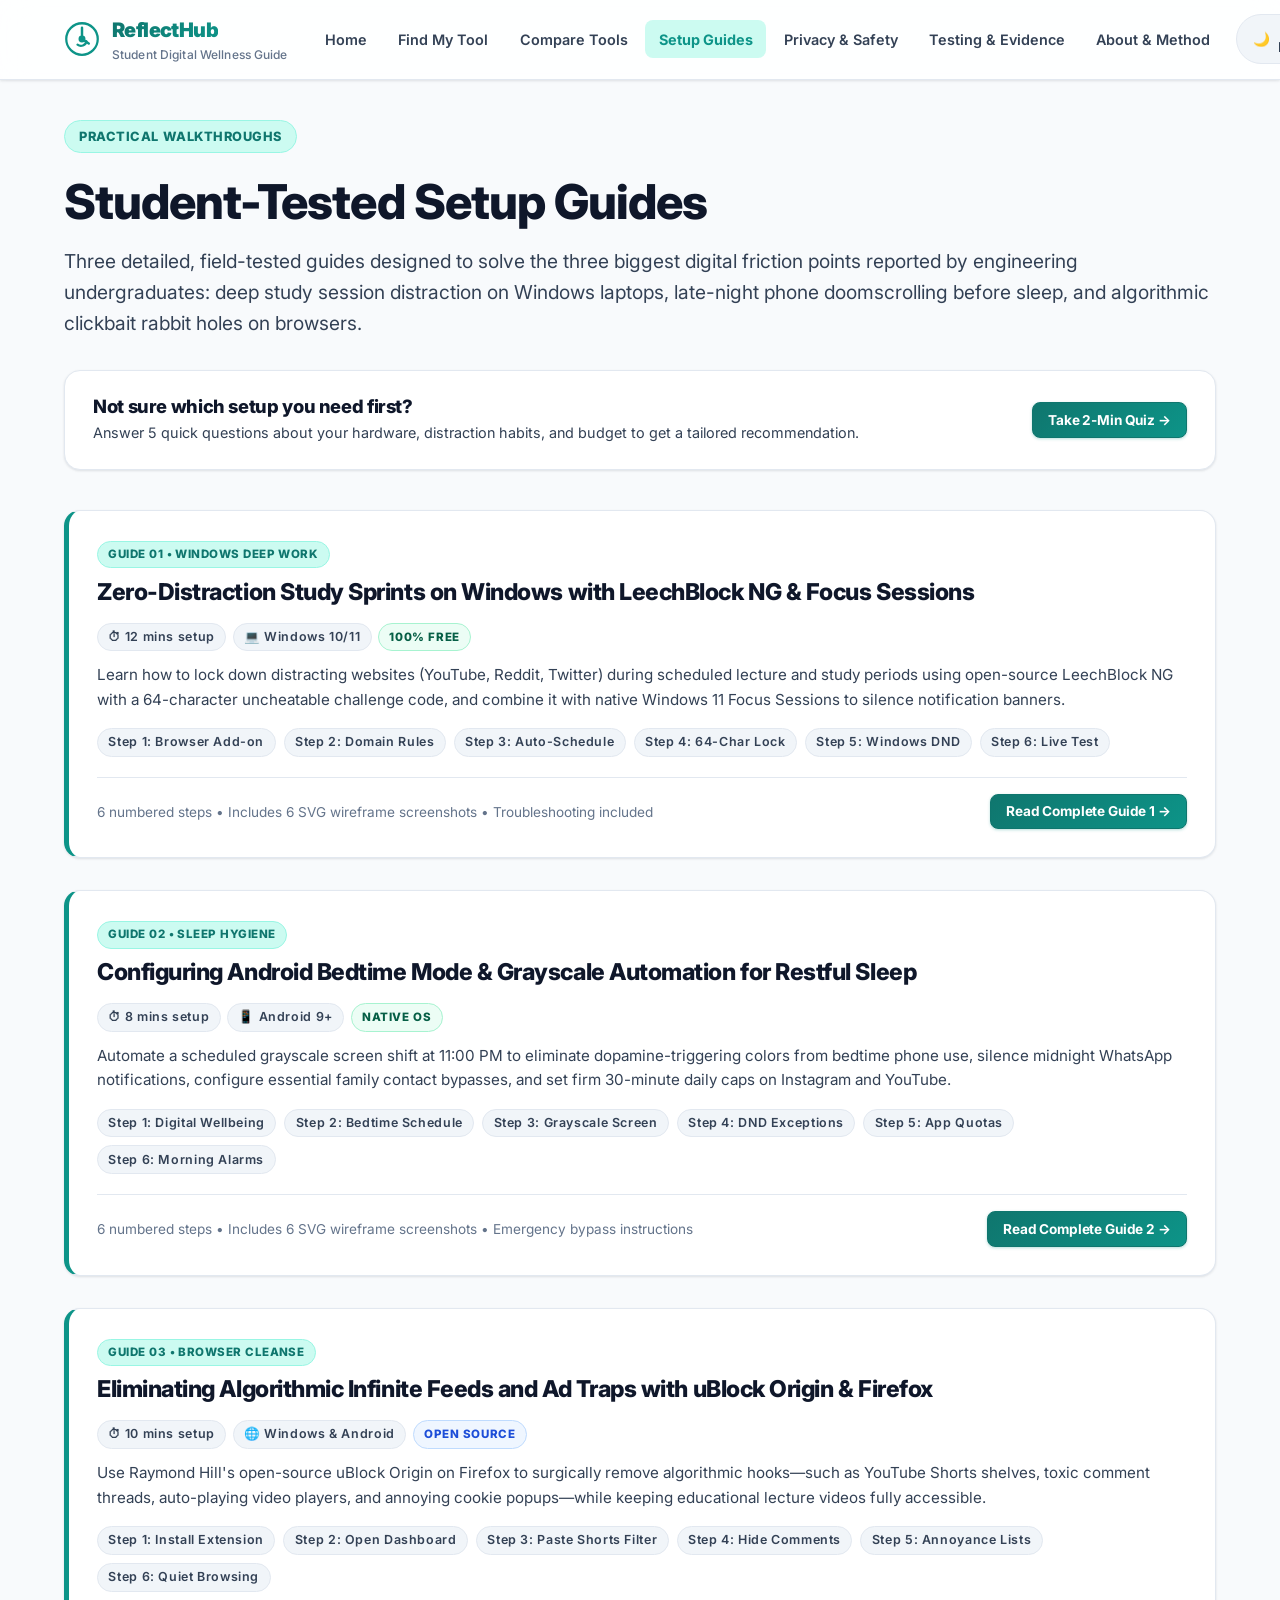
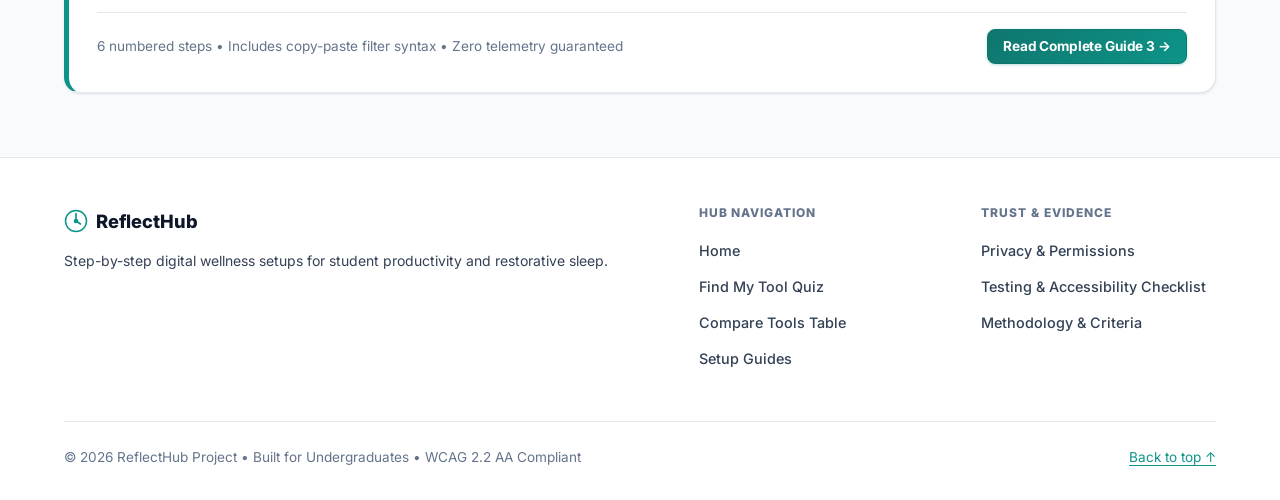
==== commit 9f86fbe0: "v2.1: Polish UI interactions, quiz progress tracking, filter chevrons, and guide cards" ====
--- a/guides/index.html
+++ b/guides/index.html
@@ -1,4 +1,4 @@
-﻿<!DOCTYPE html>
+<!DOCTYPE html>
 <html lang="en">
 <head>
   <meta charset="UTF-8">
@@ -57,7 +57,7 @@
   <main id="main-content" role="main">
     <div class="container">
       
-      <header style="margin-bottom: 2.5rem;">
+      <header style="margin-bottom: 2rem;">
         <span class="hero-eyebrow">Practical Walkthroughs</span>
         <h1>Student-Tested Setup Guides</h1>
         <p class="lead">
@@ -65,15 +65,26 @@
         </p>
       </header>
 
-      <div class="entry-grid" style="grid-template-columns: 1fr; gap: 2rem;">
+      <!-- Quick recommendation prompt banner -->
+      <div class="card" style="margin-bottom: 2.5rem; background: var(--bg-surface); border: 1px solid var(--border-weak); padding: 1.5rem 1.75rem;">
+        <div style="display: flex; justify-content: space-between; align-items: center; flex-wrap: wrap; gap: 1rem;">
+          <div>
+            <h2 style="font-size: 1.15rem; margin: 0 0 0.25rem 0;">Not sure which setup you need first?</h2>
+            <p style="margin: 0; font-size: 0.9rem; color: var(--text-secondary);">Answer 5 quick questions about your hardware, distraction habits, and budget to get a tailored recommendation.</p>
+          </div>
+          <a href="../find-my-tool.html" class="btn btn-primary btn-sm">Take 2-Min Quiz &rarr;</a>
+        </div>
+      </div>
+
+      <div style="display: flex; flex-direction: column; gap: 2rem;">
         
         <!-- Guide 1 Card -->
         <article class="card" aria-labelledby="g1-title" style="border-left: 5px solid var(--accent);">
           <div style="display: flex; justify-content: space-between; align-items: flex-start; flex-wrap: wrap; gap: 0.5rem; margin-bottom: 0.75rem;">
             <div>
-              <span style="font-size: 0.8rem; font-weight: 700; color: var(--accent); text-transform: uppercase;">Guide 01 &bull; Windows Deep Work</span>
-              <h2 id="g1-title" style="margin: 0.25rem 0 0.5rem 0; font-size: 1.5rem;">
-                <a href="guide-1.html">Zero-Distraction Study Sprints on Windows with LeechBlock NG &amp; Focus Sessions</a>
+              <span class="hero-eyebrow" style="font-size: 0.72rem; padding: 0.2rem 0.65rem; margin-bottom: 0.4rem;">Guide 01 &bull; Windows Deep Work</span>
+              <h2 id="g1-title" style="margin: 0.25rem 0 0.5rem 0; font-size: 1.45rem;">
+                <a href="guide-1.html" style="text-decoration: none; color: inherit;">Zero-Distraction Study Sprints on Windows with LeechBlock NG &amp; Focus Sessions</a>
               </h2>
             </div>
             <div style="display: flex; gap: 0.4rem; flex-wrap: wrap;">
@@ -82,12 +93,20 @@
               <span class="badge badge-free">100% Free</span>
             </div>
           </div>
-          <p>
+          <p style="font-size: 0.95rem; line-height: 1.6;">
             Learn how to lock down distracting websites (YouTube, Reddit, Twitter) during scheduled lecture and study periods using open-source LeechBlock NG with a 64-character uncheatable challenge code, and combine it with native Windows 11 Focus Sessions to silence notification banners.
           </p>
+          <div style="display: flex; gap: 0.5rem; flex-wrap: wrap; margin: 1rem 0 0.5rem 0;">
+            <span class="badge badge-platform">Step 1: Browser Add-on</span>
+            <span class="badge badge-platform">Step 2: Domain Rules</span>
+            <span class="badge badge-platform">Step 3: Auto-Schedule</span>
+            <span class="badge badge-platform">Step 4: 64-Char Lock</span>
+            <span class="badge badge-platform">Step 5: Windows DND</span>
+            <span class="badge badge-platform">Step 6: Live Test</span>
+          </div>
           <div style="display: flex; justify-content: space-between; align-items: center; flex-wrap: wrap; gap: 1rem; margin-top: 1.25rem; padding-top: 1rem; border-top: 1px solid var(--border-weak);">
-            <div style="font-size: 0.875rem; color: var(--text-tertiary);">
-              6 numbered steps &bull; Includes 6 UI screenshots/diagrams &bull; Student trouble-shooting included
+            <div style="font-size: 0.85rem; color: var(--text-tertiary);">
+              6 numbered steps &bull; Includes 6 SVG wireframe screenshots &bull; Troubleshooting included
             </div>
             <a href="guide-1.html" class="btn btn-primary btn-sm">Read Complete Guide 1 &rarr;</a>
           </div>
@@ -97,9 +116,9 @@
         <article class="card" aria-labelledby="g2-title" style="border-left: 5px solid var(--accent);">
           <div style="display: flex; justify-content: space-between; align-items: flex-start; flex-wrap: wrap; gap: 0.5rem; margin-bottom: 0.75rem;">
             <div>
-              <span style="font-size: 0.8rem; font-weight: 700; color: var(--accent); text-transform: uppercase;">Guide 02 &bull; Sleep Hygiene</span>
-              <h2 id="g2-title" style="margin: 0.25rem 0 0.5rem 0; font-size: 1.5rem;">
-                <a href="guide-2.html">Configuring Android Bedtime Mode &amp; Grayscale Automation for Restful Sleep</a>
+              <span class="hero-eyebrow" style="font-size: 0.72rem; padding: 0.2rem 0.65rem; margin-bottom: 0.4rem;">Guide 02 &bull; Sleep Hygiene</span>
+              <h2 id="g2-title" style="margin: 0.25rem 0 0.5rem 0; font-size: 1.45rem;">
+                <a href="guide-2.html" style="text-decoration: none; color: inherit;">Configuring Android Bedtime Mode &amp; Grayscale Automation for Restful Sleep</a>
               </h2>
             </div>
             <div style="display: flex; gap: 0.4rem; flex-wrap: wrap;">
@@ -108,12 +127,20 @@
               <span class="badge badge-free">Native OS</span>
             </div>
           </div>
-          <p>
+          <p style="font-size: 0.95rem; line-height: 1.6;">
             Automate a scheduled grayscale screen shift at 11:00 PM to eliminate dopamine-triggering colors from bedtime phone use, silence midnight WhatsApp notifications, configure essential family contact bypasses, and set firm 30-minute daily caps on Instagram and YouTube.
           </p>
+          <div style="display: flex; gap: 0.5rem; flex-wrap: wrap; margin: 1rem 0 0.5rem 0;">
+            <span class="badge badge-platform">Step 1: Digital Wellbeing</span>
+            <span class="badge badge-platform">Step 2: Bedtime Schedule</span>
+            <span class="badge badge-platform">Step 3: Grayscale Screen</span>
+            <span class="badge badge-platform">Step 4: DND Exceptions</span>
+            <span class="badge badge-platform">Step 5: App Quotas</span>
+            <span class="badge badge-platform">Step 6: Morning Alarms</span>
+          </div>
           <div style="display: flex; justify-content: space-between; align-items: center; flex-wrap: wrap; gap: 1rem; margin-top: 1.25rem; padding-top: 1rem; border-top: 1px solid var(--border-weak);">
-            <div style="font-size: 0.875rem; color: var(--text-tertiary);">
-              6 numbered steps &bull; Includes 6 UI diagrams &bull; Safe emergency call instructions included
+            <div style="font-size: 0.85rem; color: var(--text-tertiary);">
+              6 numbered steps &bull; Includes 6 SVG wireframe screenshots &bull; Emergency bypass instructions
             </div>
             <a href="guide-2.html" class="btn btn-primary btn-sm">Read Complete Guide 2 &rarr;</a>
           </div>
@@ -123,9 +150,9 @@
         <article class="card" aria-labelledby="g3-title" style="border-left: 5px solid var(--accent);">
           <div style="display: flex; justify-content: space-between; align-items: flex-start; flex-wrap: wrap; gap: 0.5rem; margin-bottom: 0.75rem;">
             <div>
-              <span style="font-size: 0.8rem; font-weight: 700; color: var(--accent); text-transform: uppercase;">Guide 03 &bull; Browser Cleanse</span>
-              <h2 id="g3-title" style="margin: 0.25rem 0 0.5rem 0; font-size: 1.5rem;">
-                <a href="guide-3.html">Eliminating Algorithmic Infinite Feeds and Ad Traps with uBlock Origin &amp; Firefox</a>
+              <span class="hero-eyebrow" style="font-size: 0.72rem; padding: 0.2rem 0.65rem; margin-bottom: 0.4rem;">Guide 03 &bull; Browser Cleanse</span>
+              <h2 id="g3-title" style="margin: 0.25rem 0 0.5rem 0; font-size: 1.45rem;">
+                <a href="guide-3.html" style="text-decoration: none; color: inherit;">Eliminating Algorithmic Infinite Feeds and Ad Traps with uBlock Origin &amp; Firefox</a>
               </h2>
             </div>
             <div style="display: flex; gap: 0.4rem; flex-wrap: wrap;">
@@ -134,12 +161,20 @@
               <span class="badge badge-os">Open Source</span>
             </div>
           </div>
-          <p>
+          <p style="font-size: 0.95rem; line-height: 1.6;">
             Use Raymond Hill's open-source uBlock Origin on Firefox to surgically remove algorithmic hooks—such as YouTube Shorts shelves, toxic comment threads, auto-playing video players, and annoying cookie popups—while keeping educational lecture videos fully accessible.
           </p>
+          <div style="display: flex; gap: 0.5rem; flex-wrap: wrap; margin: 1rem 0 0.5rem 0;">
+            <span class="badge badge-platform">Step 1: Install Extension</span>
+            <span class="badge badge-platform">Step 2: Open Dashboard</span>
+            <span class="badge badge-platform">Step 3: Paste Shorts Filter</span>
+            <span class="badge badge-platform">Step 4: Hide Comments</span>
+            <span class="badge badge-platform">Step 5: Annoyance Lists</span>
+            <span class="badge badge-platform">Step 6: Quiet Browsing</span>
+          </div>
           <div style="display: flex; justify-content: space-between; align-items: center; flex-wrap: wrap; gap: 1rem; margin-top: 1.25rem; padding-top: 1rem; border-top: 1px solid var(--border-weak);">
-            <div style="font-size: 0.875rem; color: var(--text-tertiary);">
-              6 numbered steps &bull; Ready-to-copy cosmetic filter snippets &bull; Annoyance suppression walkthrough
+            <div style="font-size: 0.85rem; color: var(--text-tertiary);">
+              6 numbered steps &bull; Includes copy-paste filter syntax &bull; Zero telemetry guaranteed
             </div>
             <a href="guide-3.html" class="btn btn-primary btn-sm">Read Complete Guide 3 &rarr;</a>
           </div>
--- a/css/style.css
+++ b/css/style.css
@@ -878,7 +878,7 @@
 
 .filter-select, .search-input {
   width: 100%;
-  padding: 0.6rem 0.875rem;
+  padding: 0.65rem 0.875rem;
   font-size: 0.9rem;
   font-family: var(--font);
   color: var(--text-primary);
@@ -888,6 +888,17 @@
   transition: border-color var(--dur-fast) var(--ease), box-shadow var(--dur-fast) var(--ease);
   appearance: none;
   -webkit-appearance: none;
+}
+.filter-select {
+  padding-right: 2.25rem;
+  background-image: url("data:image/svg+xml,%3Csvg xmlns='http://www.w3.org/2000/svg' width='16' height='16' viewBox='0 0 24 24' fill='none' stroke='%2364748b' stroke-width='2.5' stroke-linecap='round' stroke-linejoin='round'%3E%3Cpath d='m6 9 6 6 6-6'/%3E%3C/svg%3E");
+  background-repeat: no-repeat;
+  background-position: right 0.75rem center;
+  background-size: 1rem;
+  cursor: pointer;
+}
+[data-theme="dark"] .filter-select {
+  background-image: url("data:image/svg+xml,%3Csvg xmlns='http://www.w3.org/2000/svg' width='16' height='16' viewBox='0 0 24 24' fill='none' stroke='%237fa5c8' stroke-width='2.5' stroke-linecap='round' stroke-linejoin='round'%3E%3Cpath d='m6 9 6 6 6-6'/%3E%3C/svg%3E");
 }
 .filter-select:focus, .search-input:focus {
   border-color: var(--accent);
@@ -993,6 +1004,21 @@
   padding: 1.5rem;
   box-shadow: var(--shadow-sm);
 }
+.tool-mobile-card .card-header {
+  display: flex;
+  justify-content: space-between;
+  align-items: flex-start;
+  gap: 1rem;
+  margin-bottom: 1rem;
+  padding-bottom: 0.75rem;
+  border-bottom: 1px solid var(--border-weak);
+}
+.tool-detail-row {
+  margin-bottom: 0.875rem;
+}
+.tool-detail-row:last-of-type {
+  margin-bottom: 0;
+}
 .tool-detail-label {
   display: block;
   font-size: 0.72rem;
@@ -1007,6 +1033,41 @@
    20. Quiz
    -------------------------------------------------------------------------- */
 .quiz-container { max-width: 760px; margin-inline: auto; }
+.quiz-progress-bar-wrap {
+  margin-bottom: 2rem;
+  background: var(--bg-surface);
+  border: 1px solid var(--border-weak);
+  border-radius: var(--r-lg);
+  padding: 1.25rem 1.5rem;
+  box-shadow: var(--shadow-sm);
+}
+.quiz-progress-header {
+  display: flex;
+  justify-content: space-between;
+  align-items: center;
+  font-size: 0.8rem;
+  font-weight: 700;
+  color: var(--text-tertiary);
+  margin-bottom: 0.6rem;
+}
+.quiz-progress-header strong {
+  color: var(--accent);
+}
+.quiz-progress-track {
+  width: 100%;
+  height: 8px;
+  background: var(--bg-elevated);
+  border-radius: var(--r-pill);
+  overflow: hidden;
+  border: 1px solid var(--border-weak);
+}
+.quiz-progress-fill {
+  width: 0%;
+  height: 100%;
+  background: linear-gradient(90deg, var(--accent-dark), var(--accent));
+  transition: width var(--dur-slow) var(--ease-spring);
+  border-radius: var(--r-pill);
+}
 .quiz-card {
   background: var(--bg-surface);
   border: 1px solid var(--border-weak);
@@ -1214,6 +1275,15 @@
 /* Permission cards */
 .perm-grid { display: grid; grid-template-columns: repeat(3, 1fr); gap: 1.25rem; }
 
+/* 4-Stage Methodology Funnel */
+.funnel-grid { display: grid; grid-template-columns: repeat(4, 1fr); gap: 1.25rem; }
+@media (max-width: 960px) {
+  .funnel-grid { grid-template-columns: repeat(2, 1fr); }
+}
+@media (max-width: 540px) {
+  .funnel-grid { grid-template-columns: 1fr; }
+}
+
 /* --------------------------------------------------------------------------
    23. Evidence / Testing Page
    -------------------------------------------------------------------------- */
@@ -1229,7 +1299,58 @@
 .evidence-table th { background: var(--bg-elevated); font-weight: 700; color: var(--text-primary); font-size: 0.8rem; text-transform: uppercase; letter-spacing: 0.04em; }
 .evidence-table td { color: var(--text-secondary); }
 
-.status-pass { color: var(--free-text); font-weight: 800; }
+.status-pass {
+  display: inline-flex;
+  align-items: center;
+  gap: 0.3rem;
+  padding: 0.2rem 0.65rem;
+  border-radius: var(--r-pill);
+  background: var(--free-bg);
+  color: var(--free-text);
+  border: 1px solid var(--free-border);
+  font-size: 0.75rem;
+  font-weight: 800;
+  letter-spacing: 0.04em;
+  white-space: nowrap;
+}
+.status-pass::before {
+  content: '✓';
+  font-weight: 900;
+}
+
+.status-fail {
+  display: inline-flex;
+  align-items: center;
+  gap: 0.3rem;
+  padding: 0.2rem 0.65rem;
+  border-radius: var(--r-pill);
+  background: var(--paid-bg);
+  color: var(--paid-text);
+  border: 1px solid var(--paid-border);
+  font-size: 0.75rem;
+  font-weight: 800;
+  letter-spacing: 0.04em;
+  white-space: nowrap;
+}
+.status-fail::before {
+  content: '✕';
+  font-weight: 900;
+}
+
+.status-warn {
+  display: inline-flex;
+  align-items: center;
+  gap: 0.3rem;
+  padding: 0.2rem 0.65rem;
+  border-radius: var(--r-pill);
+  background: var(--freemium-bg);
+  color: var(--freemium-text);
+  border: 1px solid var(--freemium-border);
+  font-size: 0.75rem;
+  font-weight: 800;
+  letter-spacing: 0.04em;
+  white-space: nowrap;
+}
 
 .feedback-card {
   background: var(--bg-surface);
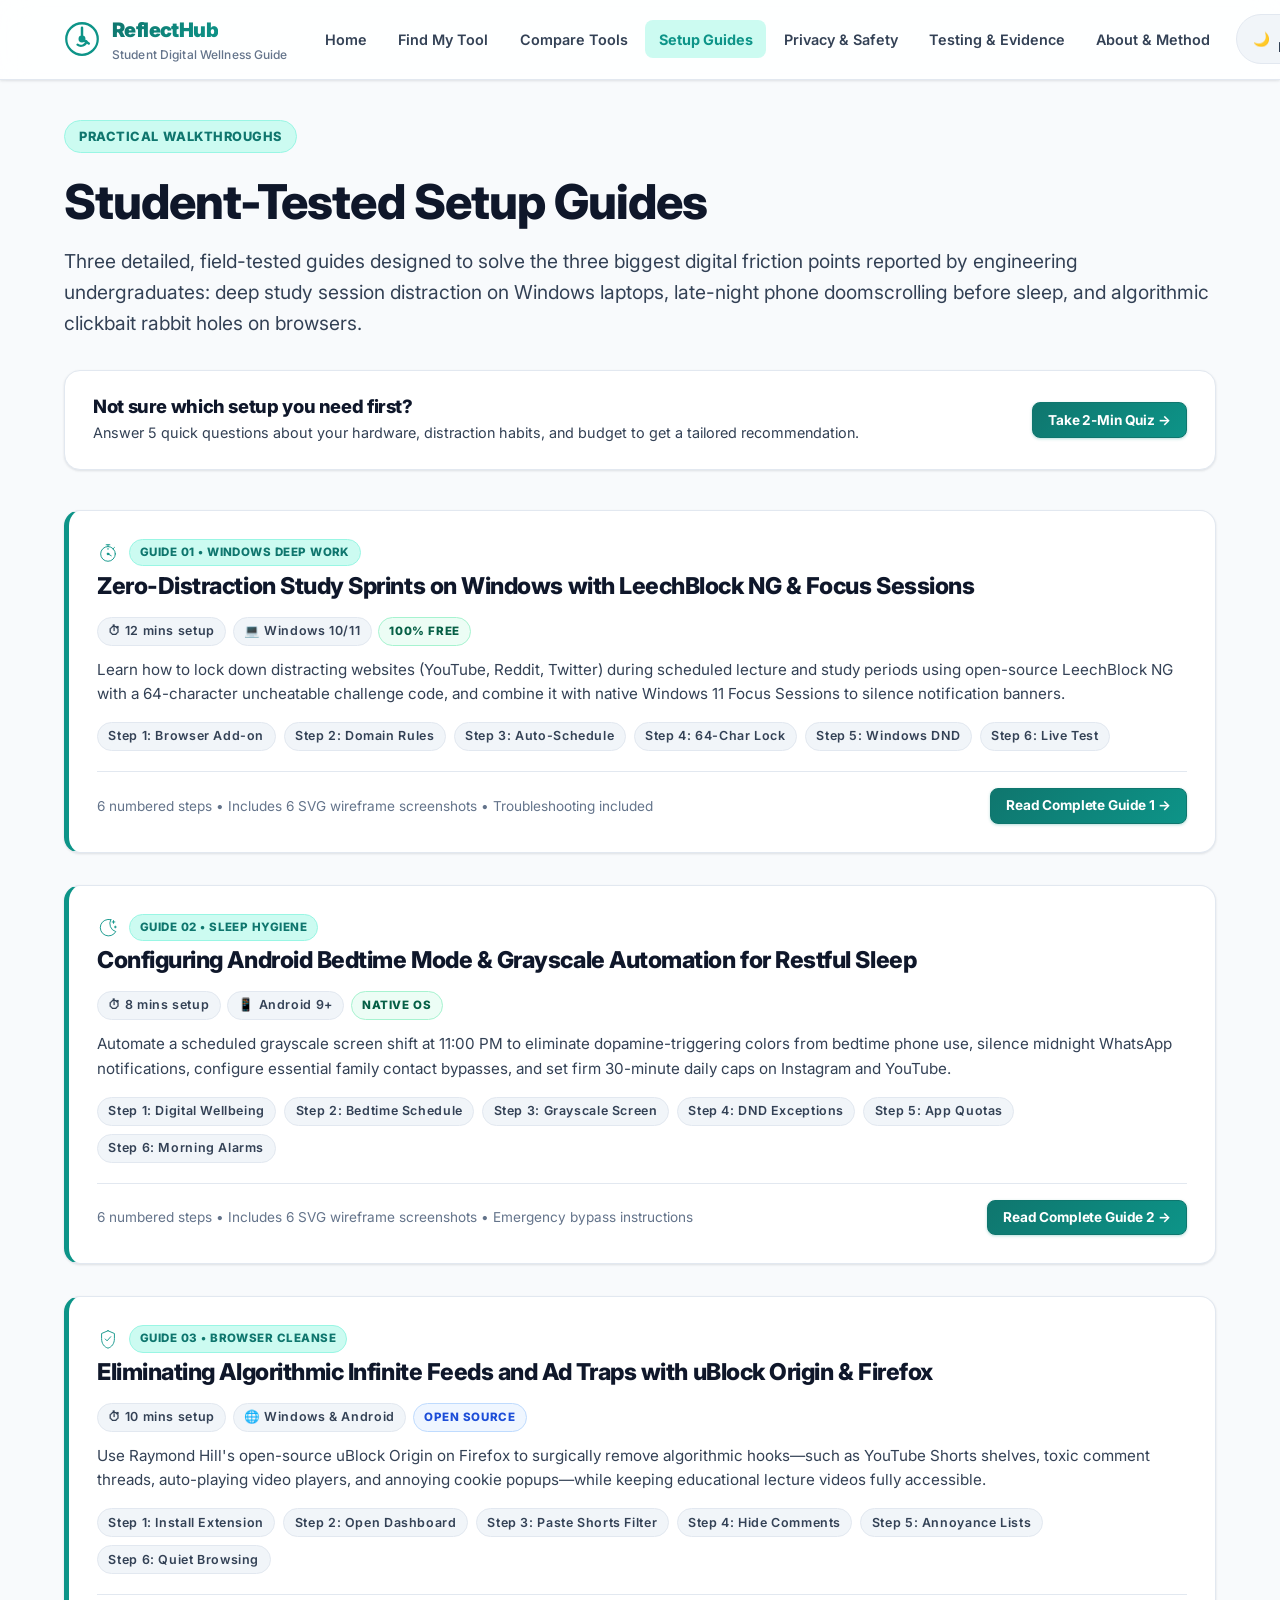
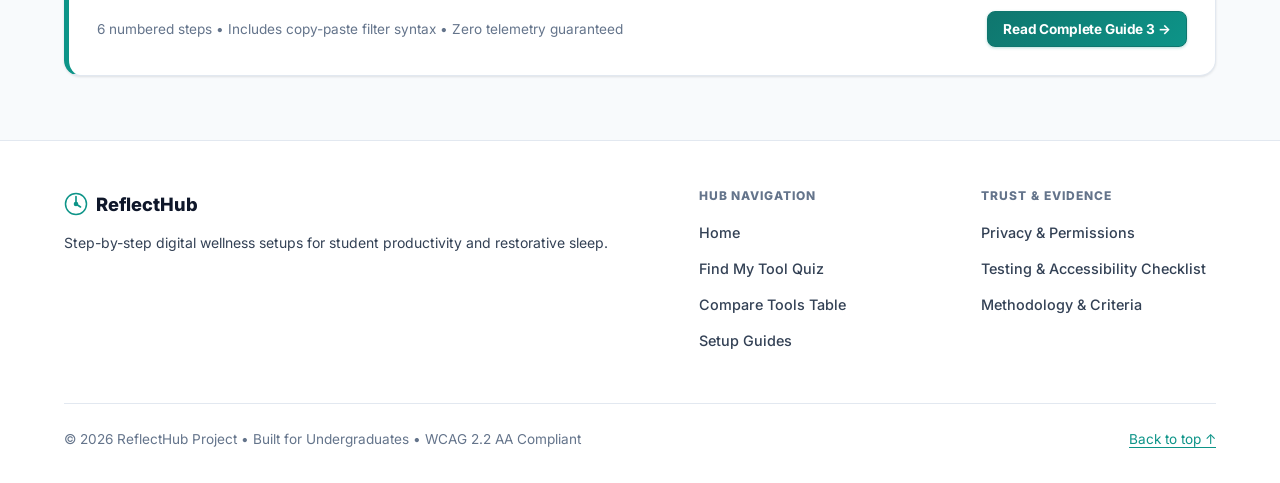
==== commit 5729631f: "feat(visuals): Add accessible SVGs and 60-second breathing pause widget - Asset 1: Student desk-at-d" ====
--- a/guides/index.html
+++ b/guides/index.html
@@ -82,7 +82,16 @@
         <article class="card" aria-labelledby="g1-title" style="border-left: 5px solid var(--accent);">
           <div style="display: flex; justify-content: space-between; align-items: flex-start; flex-wrap: wrap; gap: 0.5rem; margin-bottom: 0.75rem;">
             <div>
-              <span class="hero-eyebrow" style="font-size: 0.72rem; padding: 0.2rem 0.65rem; margin-bottom: 0.4rem;">Guide 01 &bull; Windows Deep Work</span>
+              <div style="display: flex; align-items: center; gap: 0.6rem; margin-bottom: 0.4rem;">
+                <svg class="category-icon" viewBox="0 0 48 48" fill="none" stroke="currentColor" stroke-width="2" stroke-linecap="round" stroke-linejoin="round" aria-hidden="true" focusable="false" style="width: 22px; height: 22px;">
+                  <circle cx="24" cy="26" r="16"/>
+                  <path d="M24 10V6M20 6h8M35 15l3-3"/>
+                  <path d="M24 26l7 4"/>
+                  <circle cx="24" cy="26" r="2" fill="currentColor"/>
+                  <path d="M24 14v2"/>
+                </svg>
+                <span class="hero-eyebrow" style="font-size: 0.72rem; padding: 0.2rem 0.65rem; margin-bottom: 0;">Guide 01 &bull; Windows Deep Work</span>
+              </div>
               <h2 id="g1-title" style="margin: 0.25rem 0 0.5rem 0; font-size: 1.45rem;">
                 <a href="guide-1.html" style="text-decoration: none; color: inherit;">Zero-Distraction Study Sprints on Windows with LeechBlock NG &amp; Focus Sessions</a>
               </h2>
@@ -116,7 +125,14 @@
         <article class="card" aria-labelledby="g2-title" style="border-left: 5px solid var(--accent);">
           <div style="display: flex; justify-content: space-between; align-items: flex-start; flex-wrap: wrap; gap: 0.5rem; margin-bottom: 0.75rem;">
             <div>
-              <span class="hero-eyebrow" style="font-size: 0.72rem; padding: 0.2rem 0.65rem; margin-bottom: 0.4rem;">Guide 02 &bull; Sleep Hygiene</span>
+              <div style="display: flex; align-items: center; gap: 0.6rem; margin-bottom: 0.4rem;">
+                <svg class="category-icon" viewBox="0 0 48 48" fill="none" stroke="currentColor" stroke-width="2" stroke-linecap="round" stroke-linejoin="round" aria-hidden="true" focusable="false" style="width: 22px; height: 22px;">
+                  <path d="M30 8A18 18 0 1 0 41 34 18 18 0 0 1 30 8Z"/>
+                  <path d="M36 10v6m-3-3h6"/>
+                  <path d="M40 22v4m-2-2h4"/>
+                </svg>
+                <span class="hero-eyebrow" style="font-size: 0.72rem; padding: 0.2rem 0.65rem; margin-bottom: 0;">Guide 02 &bull; Sleep Hygiene</span>
+              </div>
               <h2 id="g2-title" style="margin: 0.25rem 0 0.5rem 0; font-size: 1.45rem;">
                 <a href="guide-2.html" style="text-decoration: none; color: inherit;">Configuring Android Bedtime Mode &amp; Grayscale Automation for Restful Sleep</a>
               </h2>
@@ -150,7 +166,13 @@
         <article class="card" aria-labelledby="g3-title" style="border-left: 5px solid var(--accent);">
           <div style="display: flex; justify-content: space-between; align-items: flex-start; flex-wrap: wrap; gap: 0.5rem; margin-bottom: 0.75rem;">
             <div>
-              <span class="hero-eyebrow" style="font-size: 0.72rem; padding: 0.2rem 0.65rem; margin-bottom: 0.4rem;">Guide 03 &bull; Browser Cleanse</span>
+              <div style="display: flex; align-items: center; gap: 0.6rem; margin-bottom: 0.4rem;">
+                <svg class="category-icon" viewBox="0 0 48 48" fill="none" stroke="currentColor" stroke-width="2" stroke-linecap="round" stroke-linejoin="round" aria-hidden="true" focusable="false" style="width: 22px; height: 22px;">
+                  <path d="M24 6L10 12v11c0 11.5 6 18.5 14 21 8-2.5 14-9.5 14-21V12L24 6Z"/>
+                  <path d="M18 24l4 4 8-9"/>
+                </svg>
+                <span class="hero-eyebrow" style="font-size: 0.72rem; padding: 0.2rem 0.65rem; margin-bottom: 0;">Guide 03 &bull; Browser Cleanse</span>
+              </div>
               <h2 id="g3-title" style="margin: 0.25rem 0 0.5rem 0; font-size: 1.45rem;">
                 <a href="guide-3.html" style="text-decoration: none; color: inherit;">Eliminating Algorithmic Infinite Feeds and Ad Traps with uBlock Origin &amp; Firefox</a>
               </h2>
--- a/css/style.css
+++ b/css/style.css
@@ -634,6 +634,27 @@
   box-shadow: var(--shadow-lg);
   position: relative;
 }
+
+/* Hero illustration */
+.hero-illustration-wrap {
+  width: 100%;
+  max-width: 440px;
+  margin-inline: auto;
+  margin-bottom: 1.5rem;
+}
+.hero-illustration {
+  width: 100%;
+  height: auto;
+  display: block;
+}
+
+/* Category icons */
+.category-icon {
+  width: 28px;
+  height: 28px;
+  flex-shrink: 0;
+  color: var(--accent);
+}
 .audience-card::before {
   content: '';
   position: absolute;
@@ -1282,6 +1303,126 @@
 }
 @media (max-width: 540px) {
   .funnel-grid { grid-template-columns: 1fr; }
+}
+
+/* --------------------------------------------------------------------------
+   22b. 60-Second Breathing Pause Widget
+   -------------------------------------------------------------------------- */
+.breathing-widget-card {
+  margin-bottom: 3.5rem;
+  background: var(--bg-surface);
+  border: 1px solid var(--border-weak);
+  border-radius: var(--r-xl);
+  padding: 2.25rem;
+  box-shadow: var(--shadow-sm);
+}
+.breathing-content {
+  display: grid;
+  grid-template-columns: 1.25fr 1fr;
+  gap: 2.5rem;
+  align-items: center;
+}
+.breathing-title {
+  margin: 0.35rem 0 0.5rem;
+  font-size: 1.45rem;
+}
+.breathing-desc {
+  color: var(--text-secondary);
+  font-size: 0.95rem;
+  margin: 0;
+  line-height: 1.6;
+}
+.breathing-visual-col {
+  display: flex;
+  flex-direction: column;
+  align-items: center;
+  justify-content: center;
+  text-align: center;
+}
+.breathing-circle-wrap {
+  position: relative;
+  width: 130px;
+  height: 130px;
+  display: flex;
+  align-items: center;
+  justify-content: center;
+  margin-bottom: 1rem;
+}
+.breathing-ring-outer {
+  position: absolute;
+  inset: 0;
+  border-radius: 50%;
+  background: var(--accent-light);
+  opacity: 0.45;
+  transform: scale(0.65);
+  transition: transform 4s cubic-bezier(0.4, 0, 0.2, 1), opacity 4s ease;
+}
+.breathing-ring-inner {
+  position: absolute;
+  inset: 20px;
+  border-radius: 50%;
+  background: var(--accent);
+  opacity: 0.9;
+  transform: scale(0.65);
+  transition: transform 4s cubic-bezier(0.4, 0, 0.2, 1);
+}
+.breathing-circle-wrap.is-inhale .breathing-ring-outer {
+  transform: scale(1.15);
+  opacity: 0.85;
+  transition-duration: 4s;
+}
+.breathing-circle-wrap.is-inhale .breathing-ring-inner {
+  transform: scale(1);
+  transition-duration: 4s;
+}
+.breathing-circle-wrap.is-hold .breathing-ring-outer {
+  transform: scale(1.15);
+  opacity: 0.85;
+  transition-duration: 0.1s;
+}
+.breathing-circle-wrap.is-hold .breathing-ring-inner {
+  transform: scale(1);
+  transition-duration: 0.1s;
+}
+.breathing-circle-wrap.is-exhale .breathing-ring-outer {
+  transform: scale(0.65);
+  opacity: 0.35;
+  transition-duration: 6s;
+}
+.breathing-circle-wrap.is-exhale .breathing-ring-inner {
+  transform: scale(0.65);
+  transition-duration: 6s;
+}
+.breathing-phase {
+  font-size: 1.35rem;
+  font-weight: 800;
+  color: var(--text-primary);
+  letter-spacing: -0.02em;
+}
+.breathing-subtext {
+  font-size: 0.85rem;
+  color: var(--text-tertiary);
+  margin-top: 0.25rem;
+}
+@media (max-width: 768px) {
+  .breathing-content {
+    grid-template-columns: 1fr;
+    gap: 1.75rem;
+    text-align: center;
+  }
+  .breathing-text-col {
+    display: flex;
+    flex-direction: column;
+    align-items: center;
+  }
+}
+@media (prefers-reduced-motion: reduce) {
+  .breathing-ring-outer,
+  .breathing-ring-inner {
+    transition: none !important;
+    transform: scale(1) !important;
+    opacity: 0.7 !important;
+  }
 }
 
 /* --------------------------------------------------------------------------
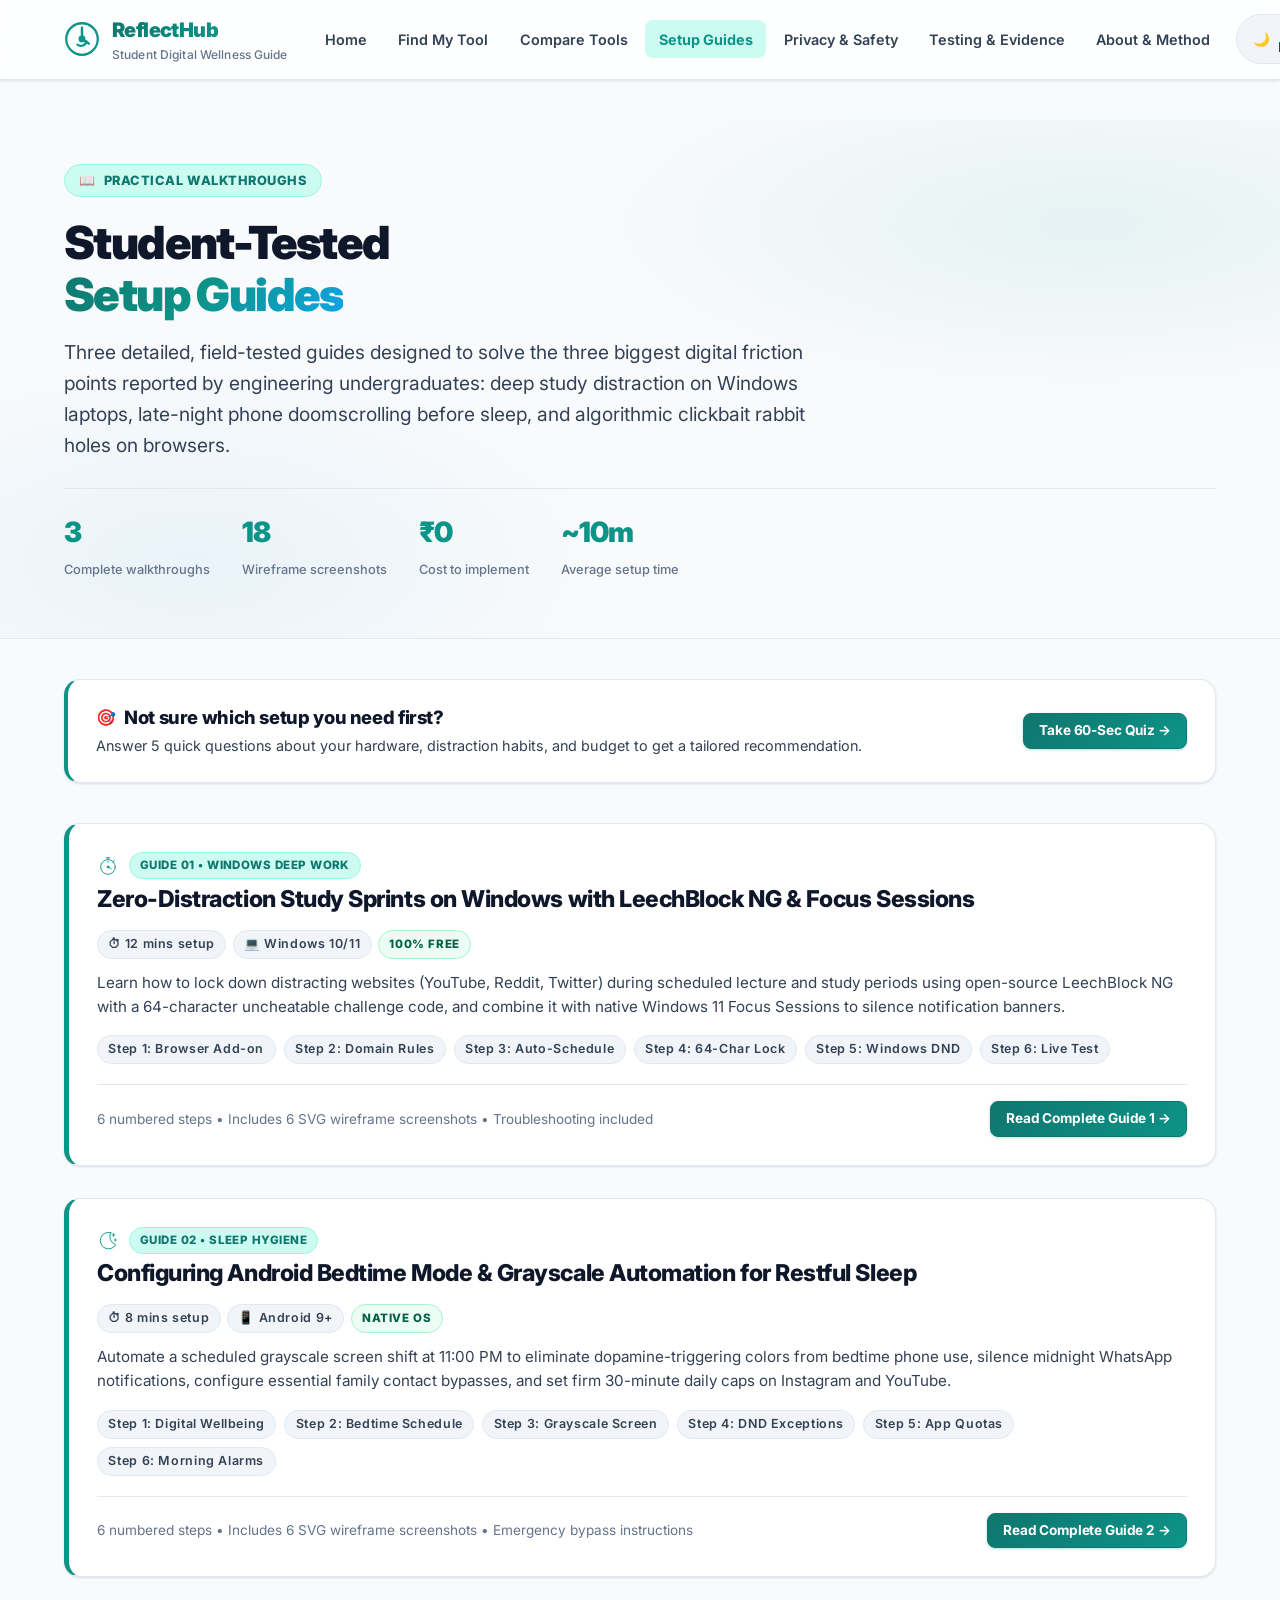
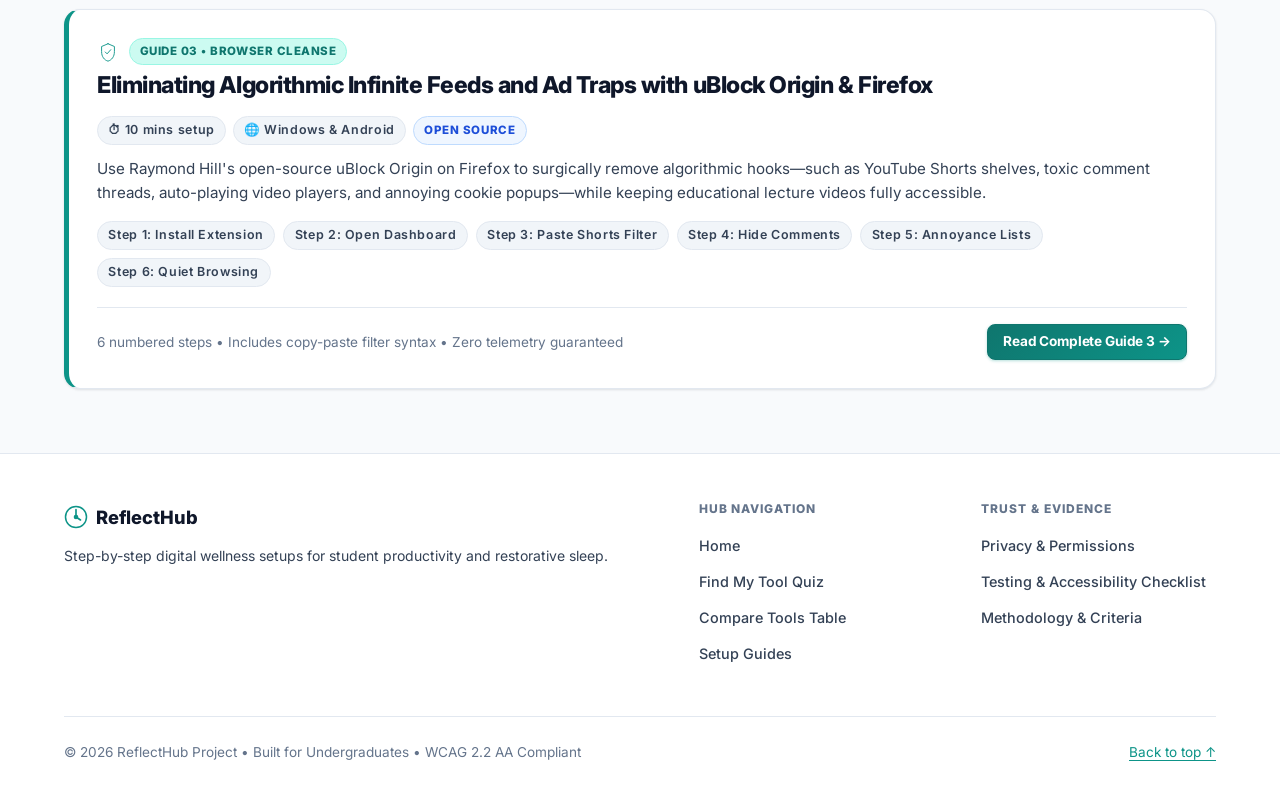
==== commit 05c04513: "Elevate UI across all pages: page-hero headers, quick presets, guide steppers, risk badges, and rese" ====
--- a/guides/index.html
+++ b/guides/index.html
@@ -55,24 +55,56 @@
 
   <!-- Main Content -->
   <main id="main-content" role="main">
+
+    <!-- Page Hero Header -->
+    <header class="page-hero" aria-labelledby="guides-page-title">
+      <div class="container">
+        <span class="hero-eyebrow">
+          <span>📖</span> Practical Walkthroughs
+        </span>
+        <h1 id="guides-page-title" class="page-hero-title">
+          Student-Tested<br>
+          <span class="gradient-text">Setup Guides</span>
+        </h1>
+        <p class="lead" style="max-width: 780px;">
+          Three detailed, field-tested guides designed to solve the three biggest digital friction points reported by engineering undergraduates: deep study distraction on Windows laptops, late-night phone doomscrolling before sleep, and algorithmic clickbait rabbit holes on browsers.
+        </p>
+
+        <!-- Guide Stats Bar -->
+        <div class="hero-stats hero-stats-subpage">
+          <div>
+            <span class="hero-stat-num">3</span>
+            <span class="hero-stat-label">Complete walkthroughs</span>
+          </div>
+          <div>
+            <span class="hero-stat-num">18</span>
+            <span class="hero-stat-label">Wireframe screenshots</span>
+          </div>
+          <div>
+            <span class="hero-stat-num">₹0</span>
+            <span class="hero-stat-label">Cost to implement</span>
+          </div>
+          <div>
+            <span class="hero-stat-num">~10m</span>
+            <span class="hero-stat-label">Average setup time</span>
+          </div>
+        </div>
+      </div>
+    </header>
+
     <div class="container">
       
-      <header style="margin-bottom: 2rem;">
-        <span class="hero-eyebrow">Practical Walkthroughs</span>
-        <h1>Student-Tested Setup Guides</h1>
-        <p class="lead">
-          Three detailed, field-tested guides designed to solve the three biggest digital friction points reported by engineering undergraduates: deep study session distraction on Windows laptops, late-night phone doomscrolling before sleep, and algorithmic clickbait rabbit holes on browsers.
-        </p>
-      </header>
-
       <!-- Quick recommendation prompt banner -->
-      <div class="card" style="margin-bottom: 2.5rem; background: var(--bg-surface); border: 1px solid var(--border-weak); padding: 1.5rem 1.75rem;">
+      <div class="card" style="margin-bottom: 2.5rem; background: var(--bg-surface); border: 1px solid var(--border-weak); border-left: 4px solid var(--accent); padding: 1.5rem 1.75rem; box-shadow: var(--shadow-sm);">
         <div style="display: flex; justify-content: space-between; align-items: center; flex-wrap: wrap; gap: 1rem;">
           <div>
-            <h2 style="font-size: 1.15rem; margin: 0 0 0.25rem 0;">Not sure which setup you need first?</h2>
+            <div style="display: flex; align-items: center; gap: 0.5rem; margin-bottom: 0.25rem;">
+              <span aria-hidden="true">🎯</span>
+              <h2 style="font-size: 1.15rem; margin: 0; color: var(--text-primary);">Not sure which setup you need first?</h2>
+            </div>
             <p style="margin: 0; font-size: 0.9rem; color: var(--text-secondary);">Answer 5 quick questions about your hardware, distraction habits, and budget to get a tailored recommendation.</p>
           </div>
-          <a href="../find-my-tool.html" class="btn btn-primary btn-sm">Take 2-Min Quiz &rarr;</a>
+          <a href="../find-my-tool.html" class="btn btn-primary btn-sm">Take 60-Sec Quiz &rarr;</a>
         </div>
       </div>
 
--- a/css/style.css
+++ b/css/style.css
@@ -1201,6 +1201,114 @@
 .verdict-col strong { display: block; margin-bottom: 0.4rem; }
 .verdict-col p { margin: 0; color: inherit; font-size: 0.875rem; }
 
+.quiz-method-note {
+  margin: 0 0 1.5rem;
+  padding: 0.875rem 1rem;
+  border-left: 3px solid var(--accent);
+  border-radius: var(--r-sm);
+  background: var(--bg-elevated);
+  color: var(--text-secondary);
+  font-size: 0.875rem;
+}
+
+/* Diagnostic Feedback Card */
+.diagnostic-card {
+  background: var(--bg-surface);
+  border: 1px solid var(--border-weak);
+  border-left: 4px solid var(--accent);
+  border-radius: var(--r-lg);
+  padding: 1.5rem 1.75rem;
+  margin-bottom: 2rem;
+  box-shadow: var(--shadow-sm);
+}
+.diagnostic-header {
+  display: flex;
+  justify-content: space-between;
+  align-items: center;
+  flex-wrap: wrap;
+  gap: 0.5rem;
+  margin-bottom: 0.75rem;
+}
+.diagnostic-title {
+  font-size: 1.25rem;
+  margin: 0;
+  color: var(--text-primary);
+}
+.diagnostic-pills {
+  display: flex;
+  flex-wrap: wrap;
+  gap: 0.45rem;
+  margin-bottom: 1rem;
+}
+.diagnostic-pill {
+  display: inline-flex;
+  align-items: center;
+  gap: 0.35rem;
+  padding: 0.25rem 0.75rem;
+  background: var(--bg-elevated);
+  border: 1px solid var(--border-weak);
+  border-radius: var(--r-pill);
+  font-size: 0.78rem;
+  font-weight: 600;
+  color: var(--text-secondary);
+}
+.diagnostic-text {
+  font-size: 0.95rem;
+  line-height: 1.65;
+  color: var(--text-secondary);
+  margin: 0;
+}
+.diagnostic-text strong {
+  color: var(--text-primary);
+}
+.quiz-action-grid {
+  display: grid;
+  grid-template-columns: repeat(2, minmax(0, 1fr));
+  gap: 1rem;
+  margin-top: 1.25rem;
+}
+.quiz-action-grid > div,
+.tool-quick-start {
+  padding: 1rem 1.125rem;
+  border: 1px solid var(--border-weak);
+  border-radius: var(--r-md);
+  background: var(--bg-elevated);
+}
+.quiz-action-grid h4,
+.tool-quick-start h4 {
+  margin: 0 0 0.5rem;
+  color: var(--text-primary);
+  font-size: 0.95rem;
+}
+.quiz-action-grid p,
+.quiz-action-grid ul,
+.tool-quick-start ol {
+  margin: 0;
+  color: var(--text-secondary);
+  font-size: 0.875rem;
+  line-height: 1.6;
+}
+.quiz-action-grid ul,
+.tool-quick-start ol {
+  padding-left: 1.25rem;
+}
+.quiz-action-grid ul { list-style: disc; }
+.tool-quick-start ol { list-style: decimal; }
+.quiz-action-grid li,
+.tool-quick-start li { margin-bottom: 0.35rem; }
+.quiz-action-grid li:last-child,
+.tool-quick-start li:last-child { margin-bottom: 0; }
+.tool-quick-start { margin-top: 1rem; }
+.quiz-filter-pill {
+  cursor: pointer;
+  transition: all var(--dur-fast) var(--ease);
+}
+.quiz-filter-pill:hover {
+  background: var(--accent-light);
+  color: var(--accent-dark);
+  border-color: var(--accent);
+}
+
 /* --------------------------------------------------------------------------
    21. Setup Guides
    -------------------------------------------------------------------------- */
@@ -1545,6 +1653,375 @@
 .breadcrumb a { color: var(--text-secondary); text-decoration: none; font-weight: 500; }
 .breadcrumb a:hover { color: var(--accent); }
 .breadcrumb-sep { color: var(--border-strong); }
+
+/* --------------------------------------------------------------------------
+   25b. Subpage Hero, Stepper, Pro-Tips & Enhanced Components
+   -------------------------------------------------------------------------- */
+.page-hero {
+  padding-block: 2.75rem 3.5rem;
+  position: relative;
+  overflow: hidden;
+  border-bottom: 1px solid var(--border-weak);
+  margin-bottom: 2.5rem;
+}
+.page-hero::before {
+  content: '';
+  position: absolute;
+  inset: 0;
+  background:
+    radial-gradient(ellipse 60% 50% at 85% 20%, rgba(13,148,136,0.08) 0%, transparent 65%),
+    radial-gradient(ellipse 50% 60% at 15% 85%, rgba(2,132,199,0.06) 0%, transparent 65%);
+  pointer-events: none;
+  z-index: 0;
+}
+[data-theme="dark"] .page-hero::before {
+  background:
+    radial-gradient(ellipse 60% 50% at 85% 20%, rgba(45,212,191,0.12) 0%, transparent 65%),
+    radial-gradient(ellipse 50% 60% at 15% 85%, rgba(56,189,248,0.08) 0%, transparent 65%);
+}
+.page-hero > .container { position: relative; z-index: 1; }
+
+.page-hero-title {
+  font-size: clamp(2rem, 4.5vw, 2.85rem) !important;
+  font-weight: 900;
+  letter-spacing: -0.035em;
+  line-height: 1.15;
+  margin-bottom: 1rem;
+  color: var(--text-primary);
+}
+.page-hero-title .gradient-text {
+  background: linear-gradient(135deg, var(--accent-dark), var(--accent), #0ea5e9);
+  -webkit-background-clip: text;
+  -webkit-text-fill-color: transparent;
+  background-clip: text;
+}
+.hero-stats-subpage {
+  display: flex;
+  gap: 2rem;
+  margin-top: 1.75rem;
+  padding-top: 1.25rem;
+  border-top: 1px solid var(--border-weak);
+  flex-wrap: wrap;
+}
+
+/* Quick filter presets for Compare */
+.quick-presets-bar {
+  display: flex;
+  align-items: center;
+  gap: 0.5rem;
+  flex-wrap: wrap;
+  margin-bottom: 1.25rem;
+  padding: 0.75rem 1rem;
+  background: var(--bg-surface);
+  border: 1px solid var(--border-weak);
+  border-radius: var(--r-md);
+}
+.quick-preset-label {
+  font-size: 0.78rem;
+  font-weight: 700;
+  color: var(--text-tertiary);
+  text-transform: uppercase;
+  letter-spacing: 0.04em;
+  margin-right: 0.25rem;
+}
+.quick-preset-pill {
+  padding: 0.35rem 0.8rem;
+  border-radius: var(--r-pill);
+  font-size: 0.825rem;
+  font-weight: 600;
+  border: 1px solid var(--border-weak);
+  background: var(--bg-elevated);
+  color: var(--text-secondary);
+  cursor: pointer;
+  transition: all var(--dur-fast) var(--ease);
+}
+.quick-preset-pill:hover {
+  border-color: var(--accent);
+  color: var(--accent);
+  background: var(--bg-surface);
+}
+.quick-preset-pill.active {
+  background: var(--accent);
+  color: var(--accent-fg);
+  border-color: var(--accent);
+  box-shadow: 0 1px 3px rgba(13,148,136,0.3);
+}
+
+/* Guide roadmap stepper */
+.guide-stepper {
+  display: flex;
+  align-items: center;
+  gap: 0.4rem;
+  margin: 1.5rem 0 2rem;
+  padding: 0.75rem 1rem;
+  background: var(--bg-surface);
+  border: 1px solid var(--border-weak);
+  border-radius: var(--r-lg);
+  overflow-x: auto;
+  scrollbar-width: thin;
+}
+.stepper-item {
+  display: flex;
+  align-items: center;
+  gap: 0.4rem;
+  font-size: 0.8rem;
+  font-weight: 600;
+  color: var(--text-secondary);
+  white-space: nowrap;
+  text-decoration: none;
+  padding: 0.3rem 0.65rem;
+  border-radius: var(--r-sm);
+  transition: all var(--dur-fast) var(--ease);
+}
+.stepper-item:hover {
+  color: var(--accent);
+  background: var(--bg-elevated);
+}
+.stepper-item.active {
+  color: var(--accent-fg);
+  background: var(--accent);
+}
+.stepper-sep {
+  color: var(--border-strong);
+  font-size: 0.75rem;
+}
+
+/* Pro-Tip Box */
+.pro-tip-box {
+  background: var(--bg-elevated);
+  border: 1px solid var(--border-weak);
+  border-left: 4px solid var(--accent);
+  border-radius: var(--r-md);
+  padding: 1rem 1.25rem;
+  margin: 1.25rem 0;
+  font-size: 0.9rem;
+}
+.pro-tip-title {
+  display: flex;
+  align-items: center;
+  gap: 0.4rem;
+  font-weight: 700;
+  color: var(--accent);
+  margin-bottom: 0.35rem;
+  font-size: 0.925rem;
+}
+
+/* Mock Window container for figures */
+.mock-window {
+  border-radius: var(--r-md);
+  border: 1px solid var(--border-weak);
+  background: var(--bg-surface);
+  box-shadow: var(--shadow-md);
+  overflow: hidden;
+  margin: 1.5rem 0;
+}
+.mock-window-bar {
+  display: flex;
+  align-items: center;
+  gap: 0.5rem;
+  padding: 0.5rem 0.875rem;
+  background: var(--bg-elevated);
+  border-bottom: 1px solid var(--border-weak);
+}
+.mock-dots {
+  display: flex;
+  gap: 0.35rem;
+}
+.mock-dot {
+  width: 9px;
+  height: 9px;
+  border-radius: 50%;
+  background: var(--border-strong);
+  opacity: 0.5;
+}
+.mock-title {
+  font-size: 0.75rem;
+  font-family: var(--font-mono);
+  color: var(--text-tertiary);
+  margin-left: 0.5rem;
+  overflow: hidden;
+  text-overflow: ellipsis;
+  white-space: nowrap;
+}
+
+/* Permission cards with colored accent borders */
+.perm-card-risk-high {
+  border-top: 4px solid #dc2626 !important;
+}
+.perm-card-risk-mod {
+  border-top: 4px solid #d97706 !important;
+}
+.perm-card-risk-std {
+  border-top: 4px solid var(--accent) !important;
+}
+
+/* Rule Card */
+.rule-card {
+  display: flex;
+  gap: 1.25rem;
+  padding: 1.25rem;
+  border: 1px solid var(--border-weak);
+  border-radius: var(--r-lg);
+  background: var(--bg-surface);
+  margin-bottom: 1rem;
+  transition: transform var(--dur-fast) var(--ease), box-shadow var(--dur-fast) var(--ease);
+}
+.rule-card:hover {
+  transform: translateY(-2px);
+  box-shadow: var(--shadow-sm);
+}
+.rule-num {
+  width: 2.25rem;
+  height: 2.25rem;
+  border-radius: 50%;
+  background: var(--accent-light);
+  color: var(--accent-dark);
+  display: flex;
+  align-items: center;
+  justify-content: center;
+  font-weight: 800;
+  font-size: 0.95rem;
+  flex-shrink: 0;
+}
+[data-theme="dark"] .rule-num {
+  background: var(--accent-light);
+  color: var(--accent);
+}
+
+/* Tester / Participant cards for testing.html */
+.tester-card {
+  background: var(--bg-surface);
+  border: 1px solid var(--border-weak);
+  border-radius: var(--r-xl);
+  padding: 1.5rem;
+  margin-bottom: 1.25rem;
+  box-shadow: var(--shadow-sm);
+  transition: transform var(--dur-fast) var(--ease), box-shadow var(--dur-fast) var(--ease);
+}
+.tester-card:hover {
+  transform: translateY(-2px);
+  box-shadow: var(--shadow-md);
+}
+.tester-header {
+  display: flex;
+  align-items: center;
+  justify-content: space-between;
+  flex-wrap: wrap;
+  gap: 0.75rem;
+  margin-bottom: 0.75rem;
+}
+.tester-identity {
+  display: flex;
+  align-items: center;
+  gap: 0.75rem;
+}
+.tester-avatar {
+  width: 2.5rem;
+  height: 2.5rem;
+  border-radius: 50%;
+  background: linear-gradient(135deg, var(--accent-dark), var(--accent));
+  color: white;
+  display: flex;
+  align-items: center;
+  justify-content: center;
+  font-weight: 800;
+  font-size: 0.9rem;
+  flex-shrink: 0;
+}
+[data-theme="dark"] .tester-avatar {
+  color: var(--accent-fg);
+}
+
+/* Audience Demographics Stat Card Grid for about.html */
+.stat-card-grid {
+  display: grid;
+  grid-template-columns: repeat(4, 1fr);
+  gap: 1rem;
+  margin: 1.5rem 0;
+}
+@media (max-width: 900px) {
+  .stat-card-grid { grid-template-columns: repeat(2, 1fr); }
+}
+@media (max-width: 500px) {
+  .stat-card-grid { grid-template-columns: 1fr; }
+}
+.stat-card {
+  background: var(--bg-surface);
+  border: 1px solid var(--border-weak);
+  border-radius: var(--r-lg);
+  padding: 1.25rem;
+  text-align: center;
+  box-shadow: var(--shadow-xs);
+}
+.stat-card-num {
+  font-size: 2rem;
+  font-weight: 900;
+  color: var(--accent);
+  line-height: 1.1;
+  margin-bottom: 0.25rem;
+}
+.stat-card-label {
+  font-size: 0.85rem;
+  color: var(--text-secondary);
+  font-weight: 600;
+}
+.stat-card-sub {
+  font-size: 0.75rem;
+  color: var(--text-tertiary);
+  margin-top: 0.25rem;
+}
+
+/* Connected Funnel Stages for about.html */
+.funnel-stage-num {
+  display: inline-block;
+  font-size: 0.85rem;
+  font-weight: 800;
+  color: var(--accent);
+  background: var(--accent-light);
+  padding: 0.2rem 0.6rem;
+  border-radius: var(--r-pill);
+  margin-bottom: 0.5rem;
+}
+[data-theme="dark"] .funnel-stage-num {
+  color: var(--accent);
+}
+
+/* Security Resource Cards Grid */
+.resource-grid {
+  display: grid;
+  grid-template-columns: repeat(2, 1fr);
+  gap: 1rem;
+  margin-top: 1.25rem;
+}
+@media (max-width: 768px) {
+  .resource-grid { grid-template-columns: 1fr; }
+}
+.resource-card {
+  background: var(--bg-surface);
+  border: 1px solid var(--border-weak);
+  border-radius: var(--r-lg);
+  padding: 1.25rem;
+  transition: transform var(--dur-fast) var(--ease), border-color var(--dur-fast) var(--ease);
+  display: flex;
+  flex-direction: column;
+  justify-content: space-between;
+}
+.resource-card:hover {
+  transform: translateY(-2px);
+  border-color: var(--accent);
+}
+.resource-card-title {
+  font-size: 1rem;
+  font-weight: 700;
+  margin-bottom: 0.5rem;
+}
+.resource-card-title a {
+  text-decoration: none;
+  color: var(--text-primary);
+}
+.resource-card-title a:hover {
+  color: var(--accent);
+}
 
 /* --------------------------------------------------------------------------
    26. Responsive
@@ -1587,6 +2064,7 @@
   .perm-grid { grid-template-columns: 1fr; }
   .filter-toolbar { grid-template-columns: 1fr; }
   .verdict-grid { grid-template-columns: 1fr; }
+  .quiz-action-grid { grid-template-columns: 1fr; }
 }
 
 @media (max-width: 540px) {
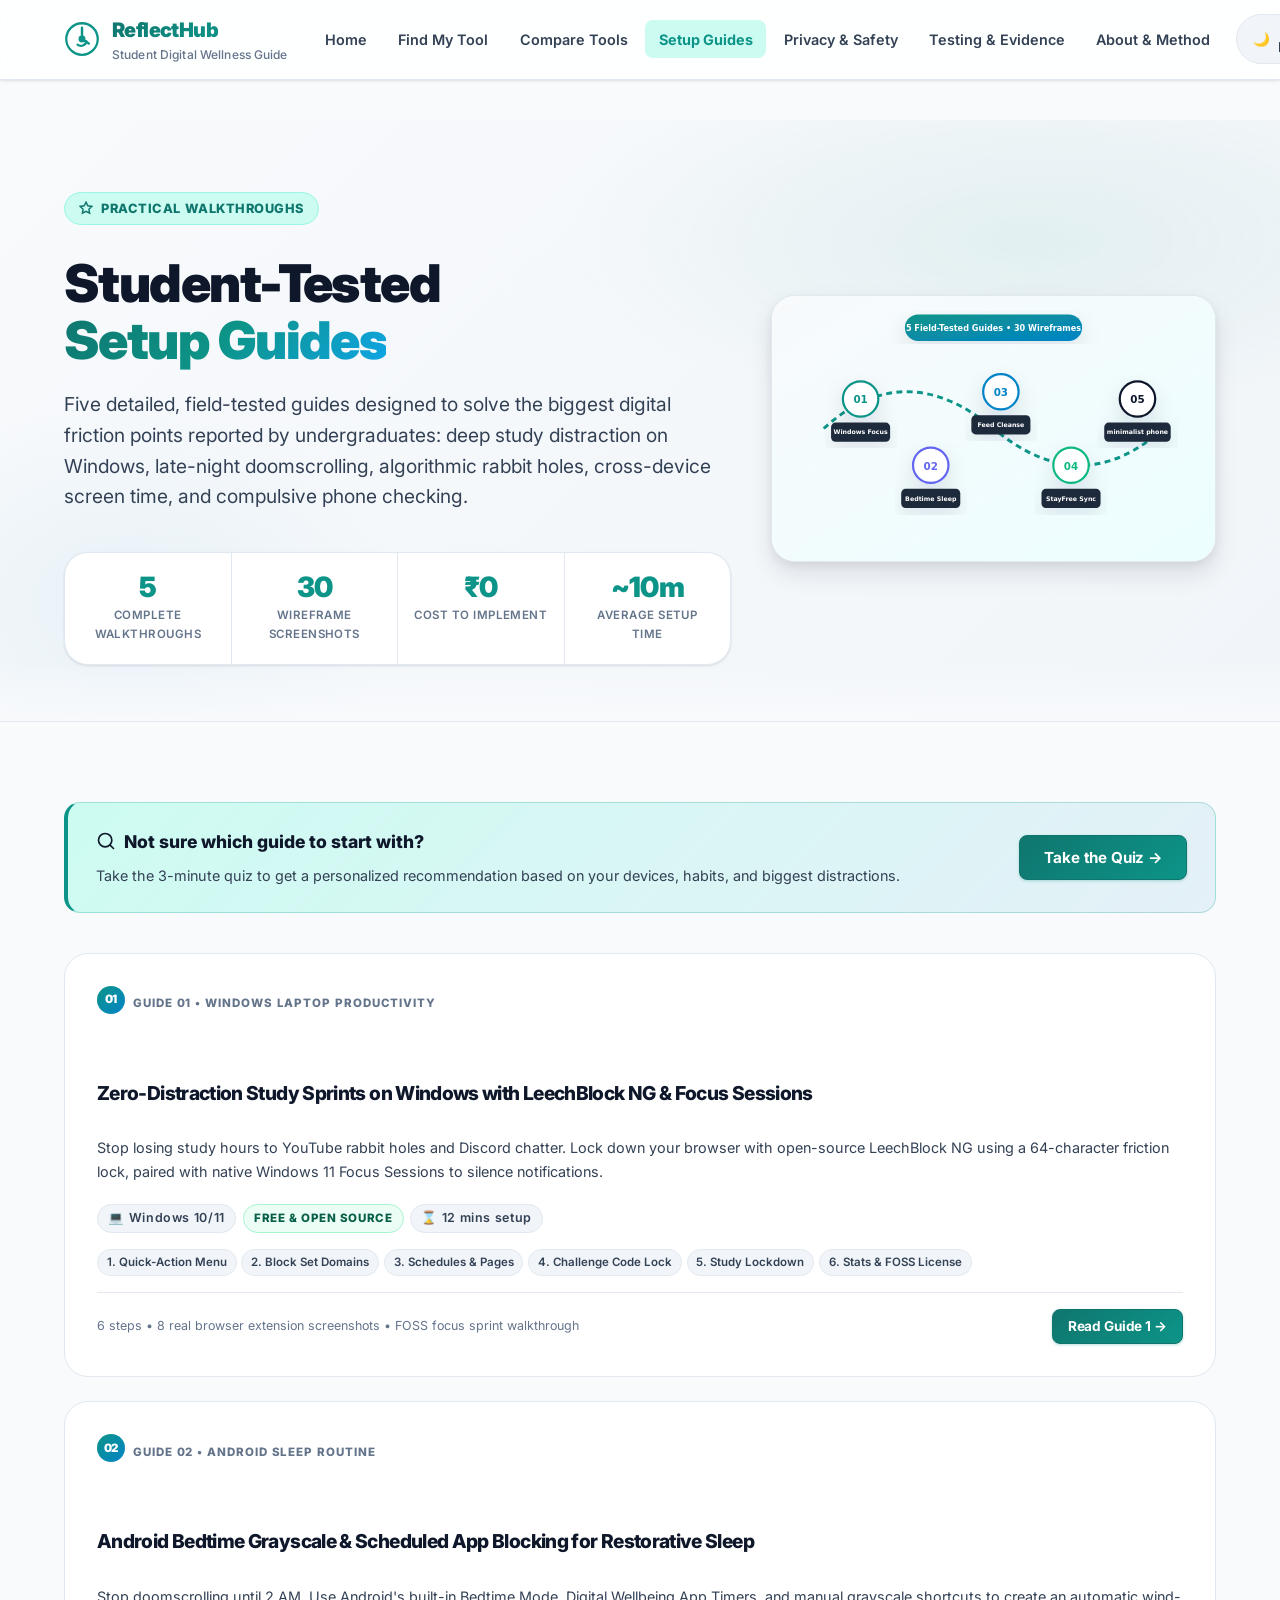
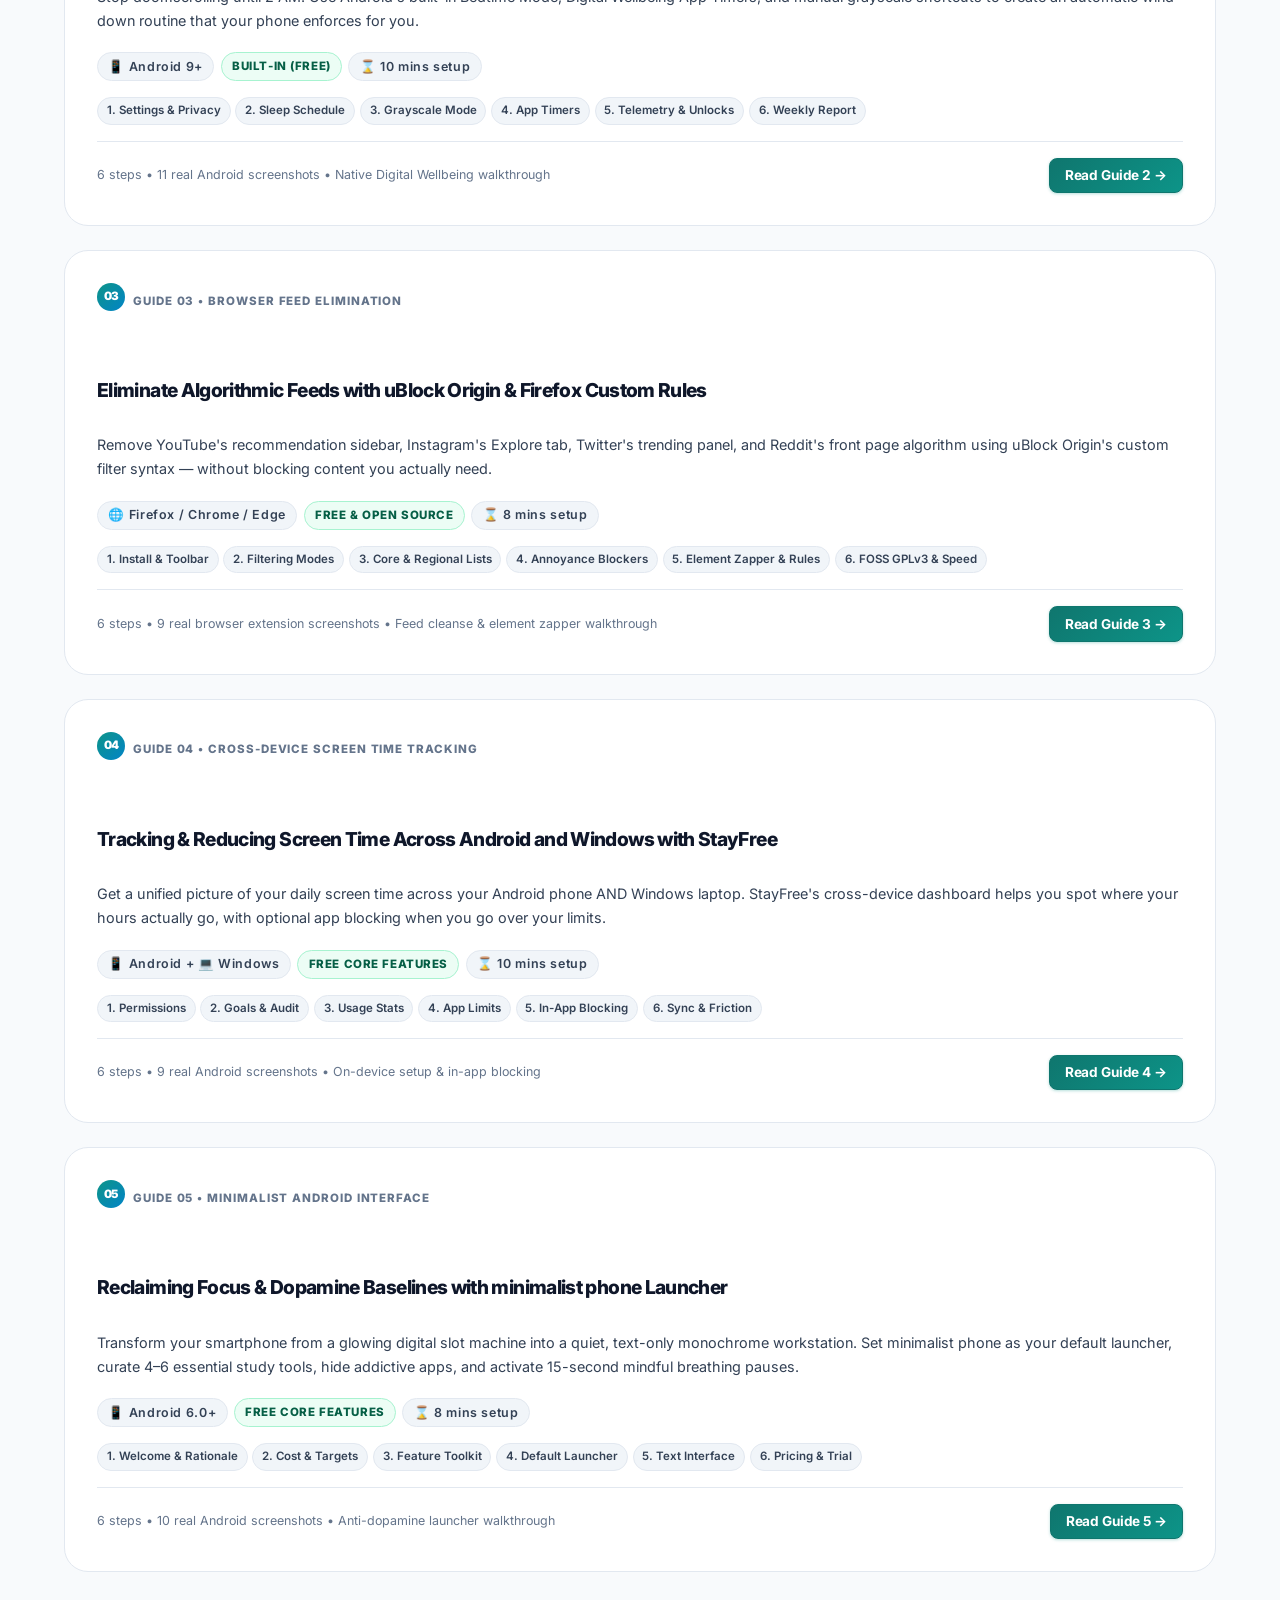
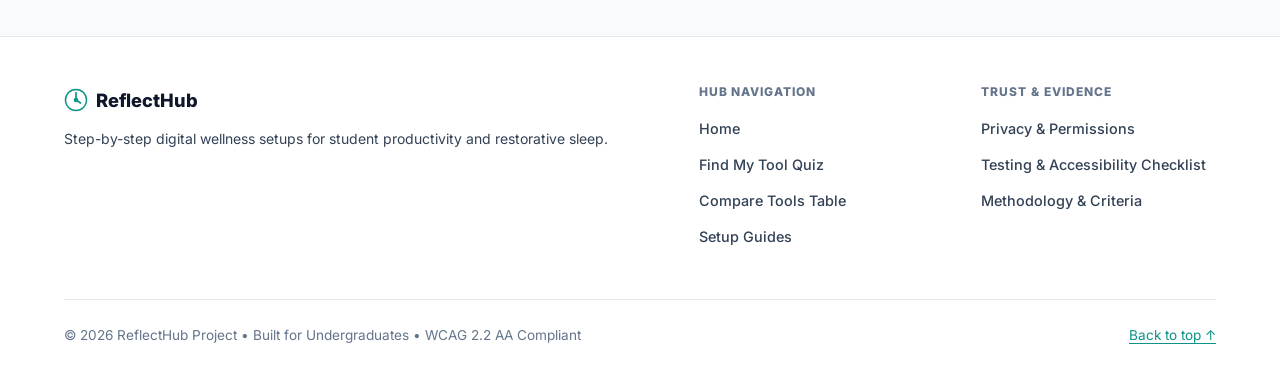
==== commit a1637cdd: "feat: complete Project 3 Digital Wellness Resource Hub (ReflectHub) with 5 setup guides, 47 screensh" ====
--- a/guides/index.html
+++ b/guides/index.html
@@ -1,293 +1,1202 @@
 <!DOCTYPE html>
+
+
+
 <html lang="en">
+
+
+
 <head>
+
+
+
   <meta charset="UTF-8">
+
+
+
   <meta name="viewport" content="width=device-width, initial-scale=1.0">
+
+
+
   <meta name="description" content="Step-by-step student setup guides for digital wellness: zero-distraction study sprints on Windows, Android bedtime grayscale automation, and algorithmic feed elimination.">
+
+
+
   <title>Setup Guides Index | ReflectHub</title>
-  <link rel="stylesheet" href="../css/style.css">
+
+
+
+  <link rel="stylesheet" href="../css/style.css?v=6">
+
+
+
 </head>
+
+
+
 <body>
+
+
+
+  <!-- Scroll progress bar -->
+
+
+
+  <div class="scroll-progress-bar" id="scroll-progress" aria-hidden="true"></div>
+
+
+
+
+
+
+
   <!-- Accessible Skip to Content Link -->
+
+
+
   <a href="#main-content" class="skip-link">Skip to main content</a>
 
+
+
+
+
+
+
   <!-- Shared Header -->
+
+
+
   <header class="site-header" role="banner">
+
+
+
     <div class="container header-inner">
+
+
+
       <a href="../index.html" class="brand-link" aria-label="ReflectHub Home">
+
+
+
         <svg class="brand-logo-icon" viewBox="0 0 32 32" fill="none" stroke="currentColor" stroke-width="2.2" stroke-linecap="round" stroke-linejoin="round" aria-hidden="true">
+
+
+
           <circle cx="16" cy="16" r="14" stroke="currentColor" stroke-width="2"/>
+
+
+
           <path d="M16 6v10l6 4" stroke="currentColor" stroke-width="2.2"/>
+
+
+
           <path d="M12 21a5 5 0 0 0 8-3" stroke="currentColor" stroke-width="2"/>
+
+
+
           <circle cx="16" cy="16" r="2" fill="currentColor"/>
+
+
+
         </svg>
+
+
+
         <div>
+
+
+
           <span class="brand-name">ReflectHub</span>
+
+
+
           <span class="brand-tagline">Student Digital Wellness Guide</span>
+
+
+
         </div>
+
+
+
       </a>
 
+
+
       <div class="nav-and-tools">
+
+
+
         <button type="button" class="mobile-nav-toggle" aria-expanded="false" aria-controls="primary-nav">
-          <span aria-hidden="true">☰</span>
+
+
+
+          <span aria-hidden="true">&#9776;</span>
+
+
+
           <span>Menu</span>
+
+
+
         </button>
 
+
+
         <nav id="primary-nav" class="site-nav" role="navigation" aria-label="Primary Navigation">
+
+
+
           <ul>
+
+
+
             <li><a href="../index.html" class="nav-link">Home</a></li>
+
+
+
             <li><a href="../find-my-tool.html" class="nav-link">Find My Tool</a></li>
+
+
+
             <li><a href="../compare.html" class="nav-link">Compare Tools</a></li>
+
+
+
             <li><a href="index.html" class="nav-link" aria-current="page">Setup Guides</a></li>
+
+
+
             <li><a href="../privacy-safety.html" class="nav-link">Privacy &amp; Safety</a></li>
+
+
+
             <li><a href="../testing.html" class="nav-link">Testing &amp; Evidence</a></li>
+
+
+
             <li><a href="../about.html" class="nav-link">About &amp; Method</a></li>
+
+
+
           </ul>
+
+
+
         </nav>
 
+
+
         <button type="button" class="theme-toggle-btn" aria-pressed="false" aria-label="Switch to dark theme">
-          <span aria-hidden="true">🌙</span>
+
+
+
+          <span aria-hidden="true">&#9790;</span>
+
+
+
           <span>Dark Mode</span>
+
+
+
         </button>
+
+
+
       </div>
+
+
+
     </div>
+
+
+
   </header>
 
+
+
+
+
+
+
   <!-- Main Content -->
+
+
+
   <main id="main-content" role="main">
 
+
+
+
+
+
+
     <!-- Page Hero Header -->
+
+
+
     <header class="page-hero" aria-labelledby="guides-page-title">
+
+
+
       <div class="container">
-        <span class="hero-eyebrow">
-          <span>📖</span> Practical Walkthroughs
-        </span>
-        <h1 id="guides-page-title" class="page-hero-title">
-          Student-Tested<br>
-          <span class="gradient-text">Setup Guides</span>
-        </h1>
-        <p class="lead" style="max-width: 780px;">
-          Three detailed, field-tested guides designed to solve the three biggest digital friction points reported by engineering undergraduates: deep study distraction on Windows laptops, late-night phone doomscrolling before sleep, and algorithmic clickbait rabbit holes on browsers.
-        </p>
-
-        <!-- Guide Stats Bar -->
-        <div class="hero-stats hero-stats-subpage">
+
+
+
+        <div class="hero-feature-grid">
+
+
+
           <div>
-            <span class="hero-stat-num">3</span>
-            <span class="hero-stat-label">Complete walkthroughs</span>
-          </div>
+
+
+
+            <span class="hero-eyebrow">
+
+
+
+              <svg width="14" height="14" viewBox="0 0 24 24" fill="none" stroke="currentColor" stroke-width="2.5" aria-hidden="true"><path d="M12 2l3.09 6.26L22 9.27l-5 4.87 1.18 6.88L12 17.77l-6.18 3.25L7 14.14 2 9.27l6.91-1.01L12 2z"/></svg>
+
+
+
+              Practical Walkthroughs
+
+
+
+            </span>
+
+
+
+            <h1 id="guides-page-title" class="page-hero-title">
+
+
+
+              Student-Tested<br>
+
+
+
+              <span class="gradient-text">Setup Guides</span>
+
+
+
+            </h1>
+
+
+
+            <p class="lead">
+
+
+
+              Five detailed, field-tested guides designed to solve the biggest digital friction points reported by undergraduates: deep study distraction on Windows, late-night doomscrolling, algorithmic rabbit holes, cross-device screen time, and compulsive phone checking.
+
+
+
+            </p>
+
+
+
+            <div class="hero-stats hero-stats-subpage">
+
+
+
+              <div>
+
+
+
+                <span class="hero-stat-num">5</span>
+
+
+
+                <span class="hero-stat-label">Complete walkthroughs</span>
+
+
+
+              </div>
+
+
+
+              <div>
+
+
+
+                <span class="hero-stat-num">30</span>
+
+
+
+                <span class="hero-stat-label">Wireframe screenshots</span>
+
+
+
+              </div>
+
+
+
+              <div>
+
+
+
+                <span class="hero-stat-num">&#8377;0</span>
+
+
+
+                <span class="hero-stat-label">Cost to implement</span>
+
+
+
+              </div>
+
+
+
+              <div>
+
+
+
+                <span class="hero-stat-num">~10m</span>
+
+
+
+                <span class="hero-stat-label">Average setup time</span>
+
+
+
+              </div>
+
+
+
+            </div>
+
+
+
+          </div>
+
+
+
+          <div class="page-feature-img-wrap reveal-scale" aria-hidden="true">
+
+
+
+            <img src="../images/wellness-guides.svg?v=5" alt="Five step-by-step student digital wellness setup guides roadmap" class="page-feature-img" width="600" height="360" loading="eager">
+
+
+
+          </div>
+
+
+
+        </div>
+
+
+
+      </div>
+
+
+
+    </header>
+
+
+
+
+
+
+
+    <div class="container" style="padding-top: 2.5rem;">
+
+
+
+
+
+
+
+      <!-- Quick recommendation prompt banner -->
+
+
+
+      <div class="callout-premium reveal" style="margin-bottom:2.5rem;">
+
+
+
+        <div style="display:flex; justify-content:space-between; align-items:center; flex-wrap:wrap; gap:1rem;">
+
+
+
           <div>
-            <span class="hero-stat-num">18</span>
-            <span class="hero-stat-label">Wireframe screenshots</span>
-          </div>
-          <div>
-            <span class="hero-stat-num">₹0</span>
-            <span class="hero-stat-label">Cost to implement</span>
-          </div>
-          <div>
-            <span class="hero-stat-num">~10m</span>
-            <span class="hero-stat-label">Average setup time</span>
-          </div>
+
+
+
+            <div class="callout-premium-title">
+
+
+
+              <svg width="20" height="20" viewBox="0 0 24 24" fill="none" stroke="currentColor" stroke-width="2" stroke-linecap="round" stroke-linejoin="round" aria-hidden="true"><circle cx="11" cy="11" r="8"/><line x1="21" y1="21" x2="16.65" y2="16.65"/></svg>
+
+
+
+              Not sure which guide to start with?
+
+
+
+            </div>
+
+
+
+            <p style="margin:0.4rem 0 0; font-size:0.9rem; color:var(--text-secondary);">Take the 3-minute quiz to get a personalized recommendation based on your devices, habits, and biggest distractions.</p>
+
+
+
+          </div>
+
+
+
+          <a href="../find-my-tool.html" class="btn btn-primary" style="white-space:nowrap;">Take the Quiz &rarr;</a>
+
+
+
         </div>
+
+
+
       </div>
-    </header>
+
+
+
+
+
+
+
+      <!-- Guide Cards Grid -->
+
+
+
+      <div class="guide-cards" aria-label="Available setup guides" id="guides-list">
+
+
+
+
+
+
+
+        <!-- Guide 1 -->
+
+
+
+        <article class="guide-index-card reveal" aria-labelledby="g1-title">
+
+
+
+          <div class="guide-card-eyebrow">
+
+
+
+            <div class="guide-card-num" aria-hidden="true">01</div>
+
+
+
+            Guide 01 &bull; Windows Laptop Productivity
+
+
+
+          </div>
+
+
+
+          <h2 id="g1-title">
+
+
+
+            <a href="guide-1.html" class="guide-card-title">Zero-Distraction Study Sprints on Windows with LeechBlock NG &amp; Focus Sessions</a>
+
+
+
+          </h2>
+
+
+
+          <p class="guide-card-desc">Stop losing study hours to YouTube rabbit holes and Discord chatter. Lock down your browser with open-source LeechBlock NG using a 64-character friction lock, paired with native Windows 11 Focus Sessions to silence notifications.</p>
+
+
+
+          <div style="display:flex; gap:0.4rem; flex-wrap:wrap; margin-top:0.25rem;">
+
+
+
+            <span class="badge badge-platform">&#128187; Windows 10/11</span>
+
+
+
+            <span class="badge badge-free">Free &amp; Open Source</span>
+
+
+
+            <span class="badge badge-platform">&#8987; 12 mins setup</span>
+
+
+
+          </div>
+
+
+
+          <div class="guide-card-steps">
+            <span class="guide-card-step-pill">1. Quick-Action Menu</span>
+            <span class="guide-card-step-pill">2. Block Set Domains</span>
+            <span class="guide-card-step-pill">3. Schedules &amp; Pages</span>
+            <span class="guide-card-step-pill">4. Challenge Code Lock</span>
+            <span class="guide-card-step-pill">5. Study Lockdown</span>
+            <span class="guide-card-step-pill">6. Stats &amp; FOSS License</span>
+          </div>
+
+
+
+          <div class="guide-card-footer">
+
+
+
+            <span class="guide-card-meta">6 steps &bull; 8 real browser extension screenshots &bull; FOSS focus sprint walkthrough</span>
+
+
+
+            <a href="guide-1.html" class="btn btn-primary btn-sm">Read Guide 1 &rarr;</a>
+
+
+
+          </div>
+
+
+
+        </article>
+
+
+
+
+
+
+
+        <!-- Guide 2 -->
+
+
+
+        <article class="guide-index-card reveal" aria-labelledby="g2-title">
+
+
+
+          <div class="guide-card-eyebrow">
+
+
+
+            <div class="guide-card-num" aria-hidden="true">02</div>
+
+
+
+            Guide 02 &bull; Android Sleep Routine
+
+
+
+          </div>
+
+
+
+          <h2 id="g2-title">
+
+
+
+            <a href="guide-2.html" class="guide-card-title">Android Bedtime Grayscale &amp; Scheduled App Blocking for Restorative Sleep</a>
+
+
+
+          </h2>
+
+
+
+          <p class="guide-card-desc">Stop doomscrolling until 2 AM. Use Android's built-in Bedtime Mode, Digital Wellbeing App Timers, and manual grayscale shortcuts to create an automatic wind-down routine that your phone enforces for you.</p>
+
+
+
+          <div style="display:flex; gap:0.4rem; flex-wrap:wrap; margin-top:0.25rem;">
+
+
+
+            <span class="badge badge-platform">&#128241; Android 9+</span>
+
+
+
+            <span class="badge badge-free">Built-in (Free)</span>
+
+
+
+            <span class="badge badge-platform">&#8987; 10 mins setup</span>
+
+
+
+          </div>
+
+
+
+          <div class="guide-card-steps">
+            <span class="guide-card-step-pill">1. Settings &amp; Privacy</span>
+            <span class="guide-card-step-pill">2. Sleep Schedule</span>
+            <span class="guide-card-step-pill">3. Grayscale Mode</span>
+            <span class="guide-card-step-pill">4. App Timers</span>
+            <span class="guide-card-step-pill">5. Telemetry &amp; Unlocks</span>
+            <span class="guide-card-step-pill">6. Weekly Report</span>
+          </div>
+
+
+
+          <div class="guide-card-footer">
+
+
+
+            <span class="guide-card-meta">6 steps &bull; 11 real Android screenshots &bull; Native Digital Wellbeing walkthrough</span>
+
+
+
+            <a href="guide-2.html" class="btn btn-primary btn-sm">Read Guide 2 &rarr;</a>
+
+
+
+          </div>
+
+
+
+        </article>
+
+
+
+
+
+
+
+        <!-- Guide 3 -->
+
+
+
+        <article class="guide-index-card reveal" aria-labelledby="g3-title">
+
+
+
+          <div class="guide-card-eyebrow">
+
+
+
+            <div class="guide-card-num" aria-hidden="true">03</div>
+
+
+
+            Guide 03 &bull; Browser Feed Elimination
+
+
+
+          </div>
+
+
+
+          <h2 id="g3-title">
+
+
+
+            <a href="guide-3.html" class="guide-card-title">Eliminate Algorithmic Feeds with uBlock Origin &amp; Firefox Custom Rules</a>
+
+
+
+          </h2>
+
+
+
+          <p class="guide-card-desc">Remove YouTube's recommendation sidebar, Instagram's Explore tab, Twitter's trending panel, and Reddit's front page algorithm using uBlock Origin's custom filter syntax — without blocking content you actually need.</p>
+
+
+
+          <div style="display:flex; gap:0.4rem; flex-wrap:wrap; margin-top:0.25rem;">
+
+
+
+            <span class="badge badge-platform">&#127760; Firefox / Chrome / Edge</span>
+
+
+
+            <span class="badge badge-free">Free &amp; Open Source</span>
+
+
+
+            <span class="badge badge-platform">&#8987; 8 mins setup</span>
+
+
+
+          </div>
+
+
+
+          <div class="guide-card-steps">
+            <span class="guide-card-step-pill">1. Install &amp; Toolbar</span>
+            <span class="guide-card-step-pill">2. Filtering Modes</span>
+            <span class="guide-card-step-pill">3. Core &amp; Regional Lists</span>
+            <span class="guide-card-step-pill">4. Annoyance Blockers</span>
+            <span class="guide-card-step-pill">5. Element Zapper &amp; Rules</span>
+            <span class="guide-card-step-pill">6. FOSS GPLv3 &amp; Speed</span>
+          </div>
+
+
+
+          <div class="guide-card-footer">
+
+
+
+            <span class="guide-card-meta">6 steps &bull; 9 real browser extension screenshots &bull; Feed cleanse &amp; element zapper walkthrough</span>
+
+
+
+            <a href="guide-3.html" class="btn btn-primary btn-sm">Read Guide 3 &rarr;</a>
+
+
+
+          </div>
+
+
+
+        </article>
+
+
+
+
+
+
+
+        <!-- Guide 4 -->
+
+
+
+        <article class="guide-index-card reveal" aria-labelledby="g4-title">
+
+
+
+          <div class="guide-card-eyebrow">
+
+
+
+            <div class="guide-card-num" aria-hidden="true">04</div>
+
+
+
+            Guide 04 &bull; Cross-Device Screen Time Tracking
+
+
+
+          </div>
+
+
+
+          <h2 id="g4-title">
+
+
+
+            <a href="guide-4.html" class="guide-card-title">Tracking &amp; Reducing Screen Time Across Android and Windows with StayFree</a>
+
+
+
+          </h2>
+
+
+
+          <p class="guide-card-desc">Get a unified picture of your daily screen time across your Android phone AND Windows laptop. StayFree's cross-device dashboard helps you spot where your hours actually go, with optional app blocking when you go over your limits.</p>
+
+
+
+          <div style="display:flex; gap:0.4rem; flex-wrap:wrap; margin-top:0.25rem;">
+
+
+
+            <span class="badge badge-platform">&#128241; Android + &#128187; Windows</span>
+
+
+
+            <span class="badge badge-free">Free Core Features</span>
+
+
+
+            <span class="badge badge-platform">&#8987; 10 mins setup</span>
+
+
+
+          </div>
+
+
+
+          <div class="guide-card-steps">
+
+
+
+            <span class="guide-card-step-pill">1. Permissions</span>
+
+
+
+            <span class="guide-card-step-pill">2. Goals &amp; Audit</span>
+
+
+
+            <span class="guide-card-step-pill">3. Usage Stats</span>
+
+
+
+            <span class="guide-card-step-pill">4. App Limits</span>
+
+
+
+            <span class="guide-card-step-pill">5. In-App Blocking</span>
+
+
+
+            <span class="guide-card-step-pill">6. Sync &amp; Friction</span>
+
+
+
+          </div>
+
+
+
+          <div class="guide-card-footer">
+
+
+
+            <span class="guide-card-meta">6 steps &bull; 9 real Android screenshots &bull; On-device setup &amp; in-app blocking</span>
+
+
+
+            <a href="guide-4.html" class="btn btn-primary btn-sm">Read Guide 4 &rarr;</a>
+
+
+
+          </div>
+
+
+
+        </article>
+
+
+
+
+
+
+
+        <!-- Guide 5 -->
+
+
+
+        <article class="guide-index-card reveal" aria-labelledby="g5-title">
+
+
+
+          <div class="guide-card-eyebrow">
+
+
+
+            <div class="guide-card-num" aria-hidden="true">05</div>
+
+
+
+            Guide 05 &bull; Minimalist Android Interface
+
+
+
+          </div>
+
+
+
+          <h2 id="g5-title">
+
+
+
+            <a href="guide-5.html" class="guide-card-title">Reclaiming Focus &amp; Dopamine Baselines with minimalist phone Launcher</a>
+
+
+
+          </h2>
+
+
+
+          <p class="guide-card-desc">Transform your smartphone from a glowing digital slot machine into a quiet, text-only monochrome workstation. Set minimalist phone as your default launcher, curate 4–6 essential study tools, hide addictive apps, and activate 15-second mindful breathing pauses.</p>
+
+
+
+          <div style="display:flex; gap:0.4rem; flex-wrap:wrap; margin-top:0.25rem;">
+
+
+
+            <span class="badge badge-platform">&#128241; Android 6.0+</span>
+
+
+
+            <span class="badge badge-free">Free Core Features</span>
+
+
+
+            <span class="badge badge-platform">&#8987; 8 mins setup</span>
+
+
+
+          </div>
+
+
+
+          <div class="guide-card-steps">
+
+
+
+            <span class="guide-card-step-pill">1. Welcome &amp; Rationale</span>
+
+
+
+            <span class="guide-card-step-pill">2. Cost &amp; Targets</span>
+
+
+
+            <span class="guide-card-step-pill">3. Feature Toolkit</span>
+
+
+
+            <span class="guide-card-step-pill">4. Default Launcher</span>
+
+
+
+            <span class="guide-card-step-pill">5. Text Interface</span>
+
+
+
+            <span class="guide-card-step-pill">6. Pricing &amp; Trial</span>
+
+
+
+          </div>
+
+
+
+          <div class="guide-card-footer">
+
+
+
+            <span class="guide-card-meta">6 steps &bull; 10 real Android screenshots &bull; Anti-dopamine launcher walkthrough</span>
+
+
+
+            <a href="guide-5.html" class="btn btn-primary btn-sm">Read Guide 5 &rarr;</a>
+
+
+
+          </div>
+
+
+
+        </article>
+
+
+
+
+
+
+
+      </div>
+
+
+
+
+
+
+
+    </div>
+
+
+
+  </main>
+
+
+
+
+
+
+
+  <!-- Shared Footer -->
+
+
+
+  <footer class="site-footer" role="contentinfo">
+
+
 
     <div class="container">
-      
-      <!-- Quick recommendation prompt banner -->
-      <div class="card" style="margin-bottom: 2.5rem; background: var(--bg-surface); border: 1px solid var(--border-weak); border-left: 4px solid var(--accent); padding: 1.5rem 1.75rem; box-shadow: var(--shadow-sm);">
-        <div style="display: flex; justify-content: space-between; align-items: center; flex-wrap: wrap; gap: 1rem;">
-          <div>
-            <div style="display: flex; align-items: center; gap: 0.5rem; margin-bottom: 0.25rem;">
-              <span aria-hidden="true">🎯</span>
-              <h2 style="font-size: 1.15rem; margin: 0; color: var(--text-primary);">Not sure which setup you need first?</h2>
-            </div>
-            <p style="margin: 0; font-size: 0.9rem; color: var(--text-secondary);">Answer 5 quick questions about your hardware, distraction habits, and budget to get a tailored recommendation.</p>
-          </div>
-          <a href="../find-my-tool.html" class="btn btn-primary btn-sm">Take 60-Sec Quiz &rarr;</a>
+
+
+
+      <div class="footer-grid">
+
+
+
+        <div>
+
+
+
+          <div style="display:flex; align-items:center; gap:0.5rem; margin-bottom:0.75rem;">
+
+
+
+            <svg style="width:24px; height:24px; color:var(--accent);" viewBox="0 0 32 32" fill="none" stroke="currentColor" stroke-width="2.2" stroke-linecap="round" stroke-linejoin="round" aria-hidden="true">
+
+
+
+              <circle cx="16" cy="16" r="14" stroke="currentColor" stroke-width="2"/>
+
+
+
+              <path d="M16 6v10l6 4" stroke="currentColor" stroke-width="2.2"/>
+
+
+
+              <circle cx="16" cy="16" r="2" fill="currentColor"/>
+
+
+
+            </svg>
+
+
+
+            <span style="font-weight:800; font-size:1.15rem; color:var(--text-primary);">ReflectHub</span>
+
+
+
+          </div>
+
+
+
+          <p style="font-size:0.875rem; margin-bottom:1rem;">Step-by-step digital wellness setups for student productivity and restorative sleep.</p>
+
+
+
         </div>
+
+
+
+        <div>
+
+
+
+          <h2 class="footer-heading">Hub Navigation</h2>
+
+
+
+          <ul class="footer-links">
+
+
+
+            <li><a href="../index.html">Home</a></li>
+
+
+
+            <li><a href="../find-my-tool.html">Find My Tool Quiz</a></li>
+
+
+
+            <li><a href="../compare.html">Compare Tools Table</a></li>
+
+
+
+            <li><a href="index.html">Setup Guides</a></li>
+
+
+
+          </ul>
+
+
+
+        </div>
+
+
+
+        <div>
+
+
+
+          <h2 class="footer-heading">Trust &amp; Evidence</h2>
+
+
+
+          <ul class="footer-links">
+
+
+
+            <li><a href="../privacy-safety.html">Privacy &amp; Permissions</a></li>
+
+
+
+            <li><a href="../testing.html">Testing &amp; Accessibility Checklist</a></li>
+
+
+
+            <li><a href="../about.html">Methodology &amp; Criteria</a></li>
+
+
+
+          </ul>
+
+
+
+        </div>
+
+
+
       </div>
 
-      <div style="display: flex; flex-direction: column; gap: 2rem;">
-        
-        <!-- Guide 1 Card -->
-        <article class="card" aria-labelledby="g1-title" style="border-left: 5px solid var(--accent);">
-          <div style="display: flex; justify-content: space-between; align-items: flex-start; flex-wrap: wrap; gap: 0.5rem; margin-bottom: 0.75rem;">
-            <div>
-              <div style="display: flex; align-items: center; gap: 0.6rem; margin-bottom: 0.4rem;">
-                <svg class="category-icon" viewBox="0 0 48 48" fill="none" stroke="currentColor" stroke-width="2" stroke-linecap="round" stroke-linejoin="round" aria-hidden="true" focusable="false" style="width: 22px; height: 22px;">
-                  <circle cx="24" cy="26" r="16"/>
-                  <path d="M24 10V6M20 6h8M35 15l3-3"/>
-                  <path d="M24 26l7 4"/>
-                  <circle cx="24" cy="26" r="2" fill="currentColor"/>
-                  <path d="M24 14v2"/>
-                </svg>
-                <span class="hero-eyebrow" style="font-size: 0.72rem; padding: 0.2rem 0.65rem; margin-bottom: 0;">Guide 01 &bull; Windows Deep Work</span>
-              </div>
-              <h2 id="g1-title" style="margin: 0.25rem 0 0.5rem 0; font-size: 1.45rem;">
-                <a href="guide-1.html" style="text-decoration: none; color: inherit;">Zero-Distraction Study Sprints on Windows with LeechBlock NG &amp; Focus Sessions</a>
-              </h2>
-            </div>
-            <div style="display: flex; gap: 0.4rem; flex-wrap: wrap;">
-              <span class="badge badge-platform">⏱ 12 mins setup</span>
-              <span class="badge badge-platform">💻 Windows 10/11</span>
-              <span class="badge badge-free">100% Free</span>
-            </div>
-          </div>
-          <p style="font-size: 0.95rem; line-height: 1.6;">
-            Learn how to lock down distracting websites (YouTube, Reddit, Twitter) during scheduled lecture and study periods using open-source LeechBlock NG with a 64-character uncheatable challenge code, and combine it with native Windows 11 Focus Sessions to silence notification banners.
-          </p>
-          <div style="display: flex; gap: 0.5rem; flex-wrap: wrap; margin: 1rem 0 0.5rem 0;">
-            <span class="badge badge-platform">Step 1: Browser Add-on</span>
-            <span class="badge badge-platform">Step 2: Domain Rules</span>
-            <span class="badge badge-platform">Step 3: Auto-Schedule</span>
-            <span class="badge badge-platform">Step 4: 64-Char Lock</span>
-            <span class="badge badge-platform">Step 5: Windows DND</span>
-            <span class="badge badge-platform">Step 6: Live Test</span>
-          </div>
-          <div style="display: flex; justify-content: space-between; align-items: center; flex-wrap: wrap; gap: 1rem; margin-top: 1.25rem; padding-top: 1rem; border-top: 1px solid var(--border-weak);">
-            <div style="font-size: 0.85rem; color: var(--text-tertiary);">
-              6 numbered steps &bull; Includes 6 SVG wireframe screenshots &bull; Troubleshooting included
-            </div>
-            <a href="guide-1.html" class="btn btn-primary btn-sm">Read Complete Guide 1 &rarr;</a>
-          </div>
-        </article>
-
-        <!-- Guide 2 Card -->
-        <article class="card" aria-labelledby="g2-title" style="border-left: 5px solid var(--accent);">
-          <div style="display: flex; justify-content: space-between; align-items: flex-start; flex-wrap: wrap; gap: 0.5rem; margin-bottom: 0.75rem;">
-            <div>
-              <div style="display: flex; align-items: center; gap: 0.6rem; margin-bottom: 0.4rem;">
-                <svg class="category-icon" viewBox="0 0 48 48" fill="none" stroke="currentColor" stroke-width="2" stroke-linecap="round" stroke-linejoin="round" aria-hidden="true" focusable="false" style="width: 22px; height: 22px;">
-                  <path d="M30 8A18 18 0 1 0 41 34 18 18 0 0 1 30 8Z"/>
-                  <path d="M36 10v6m-3-3h6"/>
-                  <path d="M40 22v4m-2-2h4"/>
-                </svg>
-                <span class="hero-eyebrow" style="font-size: 0.72rem; padding: 0.2rem 0.65rem; margin-bottom: 0;">Guide 02 &bull; Sleep Hygiene</span>
-              </div>
-              <h2 id="g2-title" style="margin: 0.25rem 0 0.5rem 0; font-size: 1.45rem;">
-                <a href="guide-2.html" style="text-decoration: none; color: inherit;">Configuring Android Bedtime Mode &amp; Grayscale Automation for Restful Sleep</a>
-              </h2>
-            </div>
-            <div style="display: flex; gap: 0.4rem; flex-wrap: wrap;">
-              <span class="badge badge-platform">⏱ 8 mins setup</span>
-              <span class="badge badge-platform">📱 Android 9+</span>
-              <span class="badge badge-free">Native OS</span>
-            </div>
-          </div>
-          <p style="font-size: 0.95rem; line-height: 1.6;">
-            Automate a scheduled grayscale screen shift at 11:00 PM to eliminate dopamine-triggering colors from bedtime phone use, silence midnight WhatsApp notifications, configure essential family contact bypasses, and set firm 30-minute daily caps on Instagram and YouTube.
-          </p>
-          <div style="display: flex; gap: 0.5rem; flex-wrap: wrap; margin: 1rem 0 0.5rem 0;">
-            <span class="badge badge-platform">Step 1: Digital Wellbeing</span>
-            <span class="badge badge-platform">Step 2: Bedtime Schedule</span>
-            <span class="badge badge-platform">Step 3: Grayscale Screen</span>
-            <span class="badge badge-platform">Step 4: DND Exceptions</span>
-            <span class="badge badge-platform">Step 5: App Quotas</span>
-            <span class="badge badge-platform">Step 6: Morning Alarms</span>
-          </div>
-          <div style="display: flex; justify-content: space-between; align-items: center; flex-wrap: wrap; gap: 1rem; margin-top: 1.25rem; padding-top: 1rem; border-top: 1px solid var(--border-weak);">
-            <div style="font-size: 0.85rem; color: var(--text-tertiary);">
-              6 numbered steps &bull; Includes 6 SVG wireframe screenshots &bull; Emergency bypass instructions
-            </div>
-            <a href="guide-2.html" class="btn btn-primary btn-sm">Read Complete Guide 2 &rarr;</a>
-          </div>
-        </article>
-
-        <!-- Guide 3 Card -->
-        <article class="card" aria-labelledby="g3-title" style="border-left: 5px solid var(--accent);">
-          <div style="display: flex; justify-content: space-between; align-items: flex-start; flex-wrap: wrap; gap: 0.5rem; margin-bottom: 0.75rem;">
-            <div>
-              <div style="display: flex; align-items: center; gap: 0.6rem; margin-bottom: 0.4rem;">
-                <svg class="category-icon" viewBox="0 0 48 48" fill="none" stroke="currentColor" stroke-width="2" stroke-linecap="round" stroke-linejoin="round" aria-hidden="true" focusable="false" style="width: 22px; height: 22px;">
-                  <path d="M24 6L10 12v11c0 11.5 6 18.5 14 21 8-2.5 14-9.5 14-21V12L24 6Z"/>
-                  <path d="M18 24l4 4 8-9"/>
-                </svg>
-                <span class="hero-eyebrow" style="font-size: 0.72rem; padding: 0.2rem 0.65rem; margin-bottom: 0;">Guide 03 &bull; Browser Cleanse</span>
-              </div>
-              <h2 id="g3-title" style="margin: 0.25rem 0 0.5rem 0; font-size: 1.45rem;">
-                <a href="guide-3.html" style="text-decoration: none; color: inherit;">Eliminating Algorithmic Infinite Feeds and Ad Traps with uBlock Origin &amp; Firefox</a>
-              </h2>
-            </div>
-            <div style="display: flex; gap: 0.4rem; flex-wrap: wrap;">
-              <span class="badge badge-platform">⏱ 10 mins setup</span>
-              <span class="badge badge-platform">🌐 Windows &amp; Android</span>
-              <span class="badge badge-os">Open Source</span>
-            </div>
-          </div>
-          <p style="font-size: 0.95rem; line-height: 1.6;">
-            Use Raymond Hill's open-source uBlock Origin on Firefox to surgically remove algorithmic hooks—such as YouTube Shorts shelves, toxic comment threads, auto-playing video players, and annoying cookie popups—while keeping educational lecture videos fully accessible.
-          </p>
-          <div style="display: flex; gap: 0.5rem; flex-wrap: wrap; margin: 1rem 0 0.5rem 0;">
-            <span class="badge badge-platform">Step 1: Install Extension</span>
-            <span class="badge badge-platform">Step 2: Open Dashboard</span>
-            <span class="badge badge-platform">Step 3: Paste Shorts Filter</span>
-            <span class="badge badge-platform">Step 4: Hide Comments</span>
-            <span class="badge badge-platform">Step 5: Annoyance Lists</span>
-            <span class="badge badge-platform">Step 6: Quiet Browsing</span>
-          </div>
-          <div style="display: flex; justify-content: space-between; align-items: center; flex-wrap: wrap; gap: 1rem; margin-top: 1.25rem; padding-top: 1rem; border-top: 1px solid var(--border-weak);">
-            <div style="font-size: 0.85rem; color: var(--text-tertiary);">
-              6 numbered steps &bull; Includes copy-paste filter syntax &bull; Zero telemetry guaranteed
-            </div>
-            <a href="guide-3.html" class="btn btn-primary btn-sm">Read Complete Guide 3 &rarr;</a>
-          </div>
-        </article>
+
+
+      <div class="footer-bottom">
+
+
+
+        <div>&copy; 2026 ReflectHub Project &bull; Built for Undergraduates &bull; WCAG 2.2 AA Compliant</div>
+
+
+
+        <div><a href="#main-content">Back to top &uarr;</a></div>
+
+
 
       </div>
 
+
+
     </div>
-  </main>
-
-  <!-- Shared Footer -->
-  <footer class="site-footer" role="contentinfo">
-    <div class="container">
-      <div class="footer-grid">
-        <div>
-          <div style="display: flex; align-items: center; gap: 0.5rem; margin-bottom: 0.75rem;">
-            <svg style="width: 24px; height: 24px; color: var(--accent);" viewBox="0 0 32 32" fill="none" stroke="currentColor" stroke-width="2.2" stroke-linecap="round" stroke-linejoin="round" aria-hidden="true">
-              <circle cx="16" cy="16" r="14" stroke="currentColor" stroke-width="2"/>
-              <path d="M16 6v10l6 4" stroke="currentColor" stroke-width="2.2"/>
-              <circle cx="16" cy="16" r="2" fill="currentColor"/>
-            </svg>
-            <span style="font-weight: 800; font-size: 1.15rem; color: var(--text-primary);">ReflectHub</span>
-          </div>
-          <p style="font-size: 0.875rem; margin-bottom: 1rem;">
-            Step-by-step digital wellness setups for student productivity and restorative sleep.
-          </p>
-        </div>
-
-        <div>
-          <h2 class="footer-heading">Hub Navigation</h2>
-          <ul class="footer-links">
-            <li><a href="../index.html">Home</a></li>
-            <li><a href="../find-my-tool.html">Find My Tool Quiz</a></li>
-            <li><a href="../compare.html">Compare Tools Table</a></li>
-            <li><a href="index.html">Setup Guides</a></li>
-          </ul>
-        </div>
-
-        <div>
-          <h2 class="footer-heading">Trust &amp; Evidence</h2>
-          <ul class="footer-links">
-            <li><a href="../privacy-safety.html">Privacy &amp; Permissions</a></li>
-            <li><a href="../testing.html">Testing &amp; Accessibility Checklist</a></li>
-            <li><a href="../about.html">Methodology &amp; Criteria</a></li>
-          </ul>
-        </div>
-      </div>
-
-      <div class="footer-bottom">
-        <div>
-          &copy; 2026 ReflectHub Project &bull; Built for Undergraduates &bull; WCAG 2.2 AA Compliant
-        </div>
-        <div>
-          <a href="#main-content">Back to top &uarr;</a>
-        </div>
-      </div>
-    </div>
+
+
+
   </footer>
 
-  <script src="../js/main.js"></script>
+
+
+
+
+
+
+  <!-- Back to top button -->
+
+
+
+  <button class="back-to-top" id="back-to-top" aria-label="Scroll back to top">
+
+
+
+    <svg viewBox="0 0 24 24" fill="none" stroke="currentColor" stroke-width="2.5" stroke-linecap="round" aria-hidden="true"><polyline points="18 15 12 9 6 15"/></svg>
+
+
+
+  </button>
+
+
+
+
+
+
+
+  <script src="../js/main.js?v=6"></script>
+
+
+
 </body>
-</html>
+
+
+
+</html>
--- a/css/style.css
+++ b/css/style.css
@@ -1,2099 +1,7334 @@
-/* ==========================================================================
-   REFLECTHUB v2 — Premium Student Digital Wellness Design System
-   WCAG 2.2 AA Compliant · Mobile-First · Light + Dark Themes
-   ========================================================================== */
-
-/* --------------------------------------------------------------------------
-   1. Google Font Import (Inter — with system font fallback)
-   -------------------------------------------------------------------------- */
-@import url('https://fonts.googleapis.com/css2?family=Inter:wght@400;500;600;700;800;900&display=swap');
-
-/* --------------------------------------------------------------------------
-   2. Design Tokens — Light Theme
-   -------------------------------------------------------------------------- */
-:root {
-  /* Color Palette */
-  --teal-50:  #f0fdfa;
-  --teal-100: #ccfbf1;
-  --teal-200: #99f6e4;
-  --teal-500: #14b8a6;
-  --teal-600: #0d9488;
-  --teal-700: #0f766e;
-  --teal-800: #115e59;
-  --teal-900: #134e4a;
-
-  --slate-50:  #f8fafc;
-  --slate-100: #f1f5f9;
-  --slate-200: #e2e8f0;
-  --slate-300: #cbd5e1;
-  --slate-400: #94a3b8;
-  --slate-500: #64748b;
-  --slate-600: #475569;
-  --slate-700: #334155;
-  --slate-800: #1e293b;
-  --slate-900: #0f172a;
-  --slate-950: #020617;
-
-  /* Semantic Tokens — Light */
-  --bg-page:            #f8fafc;
-  --bg-surface:         #ffffff;
-  --bg-elevated:        #f1f5f9;
-  --bg-sunken:          #f8fafc;
-  --bg-overlay:         rgba(255,255,255,0.85);
-
-  --border-weak:        #e2e8f0;
-  --border-medium:      #cbd5e1;
-  --border-strong:      #94a3b8;
-
-  --text-primary:       #0f172a;   /* 15.8:1 on white */
-  --text-secondary:     #334155;   /* 7.2:1 on white  */
-  --text-tertiary:      #64748b;   /* 4.6:1 on white  */
-  --text-disabled:      #94a3b8;
-
-  --accent:             #0d9488;
-  --accent-dark:        #0f766e;
-  --accent-light:       #ccfbf1;
-  --accent-fg:          #ffffff;
-  --accent-focus:       #0284c7;
-
-  /* Status */
-  --free-bg:            #ecfdf5;
-  --free-text:          #065f46;
-  --free-border:        #a7f3d0;
-  --freemium-bg:        #fffbeb;
-  --freemium-text:      #92400e;
-  --freemium-border:    #fde68a;
-  --paid-bg:            #fef2f2;
-  --paid-text:          #991b1b;
-  --paid-border:        #fecaca;
-  --oss-bg:             #eff6ff;
-  --oss-text:           #1d4ed8;
-  --oss-border:         #bfdbfe;
-
-  /* Shadows */
-  --shadow-xs:  0 1px 2px rgba(15,23,42,0.06);
-  --shadow-sm:  0 1px 3px rgba(15,23,42,0.08), 0 1px 2px rgba(15,23,42,0.04);
-  --shadow-md:  0 4px 8px rgba(15,23,42,0.08), 0 2px 4px rgba(15,23,42,0.04);
-  --shadow-lg:  0 12px 24px rgba(15,23,42,0.1), 0 4px 8px rgba(15,23,42,0.06);
-  --shadow-xl:  0 24px 48px rgba(15,23,42,0.12), 0 8px 16px rgba(15,23,42,0.08);
-  --shadow-glow: 0 0 0 3px rgba(13,148,136,0.25);
-
-  /* Layout */
-  --max-w: 1200px;
-  --r-xs:  4px;
-  --r-sm:  8px;
-  --r-md:  12px;
-  --r-lg:  16px;
-  --r-xl:  24px;
-  --r-pill: 9999px;
-
-  /* Typography */
-  --font: 'Inter', system-ui, -apple-system, BlinkMacSystemFont, 'Segoe UI', sans-serif;
-  --font-mono: ui-monospace, 'Cascadia Code', 'JetBrains Mono', Consolas, monospace;
-
-  /* Transitions */
-  --ease: cubic-bezier(0.4, 0, 0.2, 1);
-  --ease-spring: cubic-bezier(0.34, 1.56, 0.64, 1);
-  --dur-fast: 120ms;
-  --dur-base: 200ms;
-  --dur-slow: 350ms;
-}
-
-/* --------------------------------------------------------------------------
-   3. Dark Theme Tokens
-   -------------------------------------------------------------------------- */
-[data-theme="dark"] {
-  --bg-page:      #060d1a;
-  --bg-surface:   #0d1b2e;
-  --bg-elevated:  #152338;
-  --bg-sunken:    #0a1525;
-  --bg-overlay:   rgba(13,27,46,0.9);
-
-  --border-weak:  #1a2d45;
-  --border-medium: #243654;
-  --border-strong: #374f6b;
-
-  --text-primary:   #f0f6ff;   /* ~16:1 on --bg-surface */
-  --text-secondary: #b8cfe8;   /* ~8:1  on --bg-surface */
-  --text-tertiary:  #7fa5c8;   /* ~4.6:1 on --bg-surface */
-  --text-disabled:  #4a6a8a;
-
-  --accent:         #2dd4bf;
-  --accent-dark:    #5eead4;
-  --accent-light:   #0f3d38;
-  --accent-fg:      #060d1a;
-  --accent-focus:   #38bdf8;
-
-  --free-bg:        #052e1f;
-  --free-text:      #6ee7b7;
-  --free-border:    #065f46;
-  --freemium-bg:    #2d1800;
-  --freemium-text:  #fcd34d;
-  --freemium-border: #78350f;
-  --paid-bg:        #2d0a0a;
-  --paid-text:      #fca5a5;
-  --paid-border:    #7f1d1d;
-  --oss-bg:         #0c1f56;
-  --oss-text:       #93c5fd;
-  --oss-border:     #1e3a8a;
-
-  --shadow-xs:  0 1px 2px rgba(0,0,0,0.5);
-  --shadow-sm:  0 1px 3px rgba(0,0,0,0.5), 0 1px 2px rgba(0,0,0,0.4);
-  --shadow-md:  0 4px 8px rgba(0,0,0,0.5);
-  --shadow-lg:  0 12px 24px rgba(0,0,0,0.6);
-  --shadow-xl:  0 24px 48px rgba(0,0,0,0.7);
-  --shadow-glow: 0 0 0 3px rgba(45,212,191,0.3);
-}
-
-/* --------------------------------------------------------------------------
-   4. Reset
-   -------------------------------------------------------------------------- */
-*, *::before, *::after { box-sizing: border-box; margin: 0; padding: 0; }
-html { font-size: 100%; scroll-behavior: smooth; -webkit-text-size-adjust: 100%; }
-body {
-  font-family: var(--font);
-  font-size: 1rem;
-  line-height: 1.65;
-  color: var(--text-primary);
-  background: var(--bg-page);
-  min-height: 100vh;
-  display: flex;
-  flex-direction: column;
-  -webkit-font-smoothing: antialiased;
-  -moz-osx-font-smoothing: grayscale;
-}
-img, svg { display: block; max-width: 100%; height: auto; }
-a { color: var(--accent); text-decoration: underline; text-underline-offset: 3px; transition: color var(--dur-fast) var(--ease); }
-a:hover { color: var(--accent-dark); }
-ul { list-style: none; }
-button { font-family: inherit; cursor: pointer; }
-
-/* --------------------------------------------------------------------------
-   5. Accessibility — Skip Link & Focus Ring
-   -------------------------------------------------------------------------- */
-.skip-link {
-  position: absolute;
-  top: -120px;
-  left: 1rem;
-  background: var(--text-primary);
-  color: var(--bg-surface);
-  padding: 0.75rem 1.5rem;
-  border-radius: var(--r-sm);
-  font-weight: 700;
-  font-size: 0.95rem;
-  text-decoration: none;
-  z-index: 10000;
-  transition: top var(--dur-base) var(--ease);
-}
-.skip-link:focus { top: 1rem; }
-
-:focus-visible {
-  outline: 2.5px solid var(--accent-focus);
-  outline-offset: 3px;
-  border-radius: var(--r-xs);
-}
-
-/* Screen-reader only */
-.sr-only {
-  position: absolute; width: 1px; height: 1px;
-  padding: 0; margin: -1px; overflow: hidden;
-  clip: rect(0,0,0,0); white-space: nowrap; border: 0;
-}
-
-/* --------------------------------------------------------------------------
-   6. Layout
-   -------------------------------------------------------------------------- */
-.container {
-  width: 100%;
-  max-width: var(--max-w);
-  margin-inline: auto;
-  padding-inline: 1.5rem;
-}
-
-main { flex: 1; padding-block: 2.5rem 4rem; }
-
-/* --------------------------------------------------------------------------
-   7. Typography Scale
-   -------------------------------------------------------------------------- */
-h1, h2, h3, h4, h5, h6 {
-  font-weight: 800;
-  line-height: 1.2;
-  letter-spacing: -0.02em;
-  color: var(--text-primary);
-}
-h1 { font-size: clamp(2.1rem, 4.5vw + 0.5rem, 3rem); margin-bottom: 1rem; }
-h2 { font-size: clamp(1.5rem, 2.5vw + 0.3rem, 2rem); margin-top: 2rem; margin-bottom: 0.75rem; }
-h3 { font-size: 1.3rem; margin-top: 1.5rem; margin-bottom: 0.5rem; }
-h4 { font-size: 1.1rem; margin-top: 1rem; margin-bottom: 0.4rem; }
-p { color: var(--text-secondary); margin-bottom: 1rem; }
-p.lead { font-size: 1.2rem; line-height: 1.6; color: var(--text-secondary); font-weight: 400; }
-strong { font-weight: 700; color: var(--text-primary); }
-code {
-  font-family: var(--font-mono);
-  font-size: 0.875em;
-  background: var(--bg-elevated);
-  padding: 0.15em 0.4em;
-  border-radius: var(--r-xs);
-  border: 1px solid var(--border-weak);
-}
-pre {
-  background: var(--bg-elevated);
-  border: 1px solid var(--border-weak);
-  border-radius: var(--r-sm);
-  padding: 1.25rem;
-  overflow-x: auto;
-  font-family: var(--font-mono);
-  font-size: 0.875rem;
-  line-height: 1.65;
-  margin-bottom: 1.25rem;
-}
-
-/* --------------------------------------------------------------------------
-   8. Header & Navigation
-   -------------------------------------------------------------------------- */
-.site-header {
-  position: sticky;
-  top: 0;
-  z-index: 1000;
-  background: var(--bg-overlay);
-  backdrop-filter: blur(16px) saturate(1.8);
-  -webkit-backdrop-filter: blur(16px) saturate(1.8);
-  border-bottom: 1px solid var(--border-weak);
-  box-shadow: var(--shadow-sm);
-}
-
-.header-inner {
-  display: flex;
-  align-items: center;
-  justify-content: space-between;
-  gap: 1.5rem;
-  padding-block: 0.875rem;
-}
-
-/* Brand */
-.brand-link {
-  display: inline-flex;
-  align-items: center;
-  gap: 0.75rem;
-  text-decoration: none;
-  color: var(--text-primary);
-  flex-shrink: 0;
-}
-.brand-logo-icon {
-  width: 36px; height: 36px;
-  color: var(--accent);
-  flex-shrink: 0;
-}
-.brand-name {
-  font-size: 1.25rem;
-  font-weight: 900;
-  letter-spacing: -0.03em;
-  background: linear-gradient(135deg, var(--accent-dark) 0%, var(--accent) 100%);
-  -webkit-background-clip: text;
-  -webkit-text-fill-color: transparent;
-  background-clip: text;
-}
-[data-theme="dark"] .brand-name {
-  background: linear-gradient(135deg, var(--accent) 0%, var(--accent-dark) 100%);
-  -webkit-background-clip: text;
-  background-clip: text;
-}
-.brand-tagline {
-  display: block;
-  font-size: 0.75rem;
-  font-weight: 500;
-  color: var(--text-tertiary);
-  letter-spacing: 0.01em;
-  margin-top: -2px;
-}
-
-/* Nav */
-.nav-and-tools { display: flex; align-items: center; gap: 0.75rem; }
-.site-nav ul { display: flex; align-items: center; gap: 0.25rem; }
-.nav-link {
-  display: inline-block;
-  padding: 0.45rem 0.85rem;
-  font-size: 0.9rem;
-  font-weight: 600;
-  color: var(--text-secondary);
-  text-decoration: none;
-  border-radius: var(--r-sm);
-  transition: all var(--dur-fast) var(--ease);
-  white-space: nowrap;
-}
-.nav-link:hover {
-  color: var(--text-primary);
-  background: var(--bg-elevated);
-}
-.nav-link[aria-current="page"] {
-  color: var(--accent);
-  background: var(--accent-light);
-  font-weight: 700;
-}
-[data-theme="dark"] .nav-link[aria-current="page"] {
-  background: var(--accent-light);
-  color: var(--accent);
-}
-
-/* Mobile nav toggle */
-.mobile-nav-toggle {
-  display: none;
-  background: var(--bg-elevated);
-  border: 1px solid var(--border-weak);
-  color: var(--text-primary);
-  padding: 0.5rem 0.875rem;
-  border-radius: var(--r-sm);
-  font-size: 0.9rem;
-  font-weight: 600;
-  align-items: center;
-  gap: 0.4rem;
-  transition: all var(--dur-fast) var(--ease);
-}
-.mobile-nav-toggle:hover { background: var(--border-weak); }
-
-/* Theme toggle */
-.theme-toggle-btn {
-  display: inline-flex;
-  align-items: center;
-  gap: 0.5rem;
-  padding: 0.5rem 1rem;
-  background: var(--bg-elevated);
-  border: 1px solid var(--border-weak);
-  border-radius: var(--r-pill);
-  font-size: 0.85rem;
-  font-weight: 600;
-  color: var(--text-secondary);
-  transition: all var(--dur-fast) var(--ease);
-}
-.theme-toggle-btn:hover {
-  background: var(--border-weak);
-  color: var(--text-primary);
-}
-
-/* --------------------------------------------------------------------------
-   9. Footer
-   -------------------------------------------------------------------------- */
-.site-footer {
-  background: var(--bg-surface);
-  border-top: 1px solid var(--border-weak);
-  padding-block: 3rem 2rem;
-  margin-top: auto;
-}
-.footer-grid {
-  display: grid;
-  grid-template-columns: 2.5fr 1fr 1fr;
-  gap: 3rem;
-  margin-bottom: 2.5rem;
-}
-.footer-heading {
-  font-size: 0.75rem;
-  font-weight: 800;
-  text-transform: uppercase;
-  letter-spacing: 0.08em;
-  color: var(--text-tertiary);
-  margin: 0 0 1rem;
-}
-.footer-links li { margin-bottom: 0.6rem; }
-.footer-links a { font-size: 0.9rem; font-weight: 500; color: var(--text-secondary); text-decoration: none; }
-.footer-links a:hover { color: var(--accent); }
-.footer-bottom {
-  border-top: 1px solid var(--border-weak);
-  padding-top: 1.5rem;
-  display: flex;
-  justify-content: space-between;
-  align-items: center;
-  flex-wrap: wrap;
-  gap: 0.75rem;
-  font-size: 0.85rem;
-  color: var(--text-tertiary);
-}
-
-/* --------------------------------------------------------------------------
-   10. Buttons
-   -------------------------------------------------------------------------- */
-.btn {
-  display: inline-flex;
-  align-items: center;
-  justify-content: center;
-  gap: 0.5rem;
-  padding: 0.7rem 1.5rem;
-  font-family: var(--font);
-  font-size: 0.95rem;
-  font-weight: 700;
-  line-height: 1.4;
-  text-decoration: none;
-  border: 1.5px solid transparent;
-  border-radius: var(--r-sm);
-  cursor: pointer;
-  transition: all var(--dur-base) var(--ease);
-  white-space: nowrap;
-  letter-spacing: -0.01em;
-}
-.btn:active { transform: scale(0.98); }
-
-.btn-primary {
-  background: linear-gradient(135deg, var(--accent-dark) 0%, var(--accent) 100%);
-  color: white;
-  border-color: var(--accent-dark);
-  box-shadow: 0 1px 3px rgba(13,148,136,0.3), 0 0 0 0px rgba(13,148,136,0);
-}
-.btn-primary:hover {
-  color: white;
-  transform: translateY(-1px);
-  box-shadow: 0 4px 12px rgba(13,148,136,0.4), 0 2px 4px rgba(13,148,136,0.3);
-}
-
-[data-theme="dark"] .btn-primary {
-  background: linear-gradient(135deg, var(--accent) 0%, var(--accent-dark) 100%);
-  color: var(--accent-fg);
-  border-color: var(--accent);
-}
-[data-theme="dark"] .btn-primary:hover { color: var(--accent-fg); }
-
-.btn-secondary {
-  background: var(--bg-surface);
-  color: var(--text-primary);
-  border-color: var(--border-medium);
-}
-.btn-secondary:hover {
-  background: var(--bg-elevated);
-  border-color: var(--border-strong);
-  color: var(--text-primary);
-  transform: translateY(-1px);
-  box-shadow: var(--shadow-sm);
-}
-
-.btn-ghost {
-  background: transparent;
-  color: var(--accent);
-  border-color: transparent;
-}
-.btn-ghost:hover { background: var(--accent-light); color: var(--accent-dark); }
-
-.btn-sm { padding: 0.45rem 0.95rem; font-size: 0.85rem; }
-.btn-lg { padding: 0.9rem 2rem; font-size: 1.05rem; }
-.btn-block { width: 100%; }
-
-.btn-group { display: flex; flex-wrap: wrap; gap: 0.75rem; align-items: center; }
-
-/* --------------------------------------------------------------------------
-   11. Badges & Tags
-   -------------------------------------------------------------------------- */
-.badge {
-  display: inline-flex;
-  align-items: center;
-  gap: 0.3rem;
-  padding: 0.2rem 0.65rem;
-  font-size: 0.72rem;
-  font-weight: 800;
-  text-transform: uppercase;
-  letter-spacing: 0.05em;
-  border-radius: var(--r-pill);
-  border: 1px solid;
-  white-space: nowrap;
-}
-.badge-free      { background: var(--free-bg);     color: var(--free-text);     border-color: var(--free-border); }
-.badge-freemium  { background: var(--freemium-bg); color: var(--freemium-text); border-color: var(--freemium-border); }
-.badge-paid      { background: var(--paid-bg);     color: var(--paid-text);     border-color: var(--paid-border); }
-.badge-os        { background: var(--oss-bg);      color: var(--oss-text);      border-color: var(--oss-border); }
-.badge-platform  {
-  background: var(--bg-elevated);
-  color: var(--text-secondary);
-  border-color: var(--border-weak);
-  font-weight: 600;
-  text-transform: none;
-  font-size: 0.78rem;
-}
-.badge-new {
-  background: linear-gradient(135deg, #7c3aed, #2563eb);
-  color: white;
-  border-color: transparent;
-}
-
-/* --------------------------------------------------------------------------
-   12. Cards
-   -------------------------------------------------------------------------- */
-.card {
-  background: var(--bg-surface);
-  border: 1px solid var(--border-weak);
-  border-radius: var(--r-lg);
-  padding: 1.75rem;
-  box-shadow: var(--shadow-sm);
-  transition: transform var(--dur-base) var(--ease), box-shadow var(--dur-base) var(--ease), border-color var(--dur-base) var(--ease);
-}
-.card:hover {
-  transform: translateY(-2px);
-  box-shadow: var(--shadow-md);
-  border-color: var(--border-medium);
-}
-
-.card-featured {
-  border-color: var(--accent);
-  box-shadow: var(--shadow-sm), inset 0 0 0 1px var(--accent);
-}
-
-/* --------------------------------------------------------------------------
-   13. Hero Section
-   -------------------------------------------------------------------------- */
-.hero-section {
-  padding-block: 3rem 4rem;
-  position: relative;
-  overflow: hidden;
-}
-
-/* Decorative background mesh */
-.hero-section::before {
-  content: '';
-  position: absolute;
-  inset: 0;
-  background:
-    radial-gradient(ellipse 60% 50% at 80% 20%, rgba(13,148,136,0.08) 0%, transparent 65%),
-    radial-gradient(ellipse 50% 60% at 10% 80%, rgba(2,132,199,0.06) 0%, transparent 65%);
-  pointer-events: none;
-  z-index: 0;
-}
-[data-theme="dark"] .hero-section::before {
-  background:
-    radial-gradient(ellipse 60% 50% at 80% 20%, rgba(45,212,191,0.12) 0%, transparent 65%),
-    radial-gradient(ellipse 50% 60% at 10% 80%, rgba(56,189,248,0.08) 0%, transparent 65%);
-}
-
-.hero-section > .container { position: relative; z-index: 1; }
-
-.hero-eyebrow {
-  display: inline-flex;
-  align-items: center;
-  gap: 0.5rem;
-  padding: 0.3rem 0.9rem;
-  background: var(--accent-light);
-  color: var(--accent-dark);
-  border: 1px solid var(--teal-200);
-  border-radius: var(--r-pill);
-  font-size: 0.8rem;
-  font-weight: 800;
-  letter-spacing: 0.04em;
-  text-transform: uppercase;
-  margin-bottom: 1.25rem;
-}
-[data-theme="dark"] .hero-eyebrow {
-  background: var(--accent-light);
-  color: var(--accent);
-  border-color: rgba(45,212,191,0.25);
-}
-
-.hero-grid {
-  display: grid;
-  grid-template-columns: 1.1fr 0.9fr;
-  gap: 3.5rem;
-  align-items: center;
-}
-
-.hero-title {
-  font-size: clamp(2.2rem, 5vw + 0.5rem, 3.4rem) !important;
-  font-weight: 900;
-  letter-spacing: -0.04em;
-  line-height: 1.1;
-  margin-bottom: 1.25rem;
-  color: var(--text-primary);
-}
-
-/* Gradient word highlight */
-.hero-title .gradient-text {
-  background: linear-gradient(135deg, var(--accent-dark), var(--accent), #0ea5e9);
-  -webkit-background-clip: text;
-  -webkit-text-fill-color: transparent;
-  background-clip: text;
-}
-
-.hero-stats {
-  display: flex;
-  gap: 2rem;
-  margin-top: 2rem;
-  padding-top: 1.5rem;
-  border-top: 1px solid var(--border-weak);
-}
-.hero-stat-num {
-  display: block;
-  font-size: 1.75rem;
-  font-weight: 900;
-  letter-spacing: -0.04em;
-  color: var(--accent);
-}
-.hero-stat-label {
-  font-size: 0.8rem;
-  color: var(--text-tertiary);
-  font-weight: 500;
-}
-
-/* Audience Card inside hero */
-.audience-card {
-  background: var(--bg-surface);
-  border: 1px solid var(--border-weak);
-  border-radius: var(--r-xl);
-  padding: 1.75rem;
-  box-shadow: var(--shadow-lg);
-  position: relative;
-}
-
-/* Hero illustration */
-.hero-illustration-wrap {
-  width: 100%;
-  max-width: 440px;
-  margin-inline: auto;
-  margin-bottom: 1.5rem;
-}
-.hero-illustration {
-  width: 100%;
-  height: auto;
-  display: block;
-}
-
-/* Category icons */
-.category-icon {
-  width: 28px;
-  height: 28px;
-  flex-shrink: 0;
-  color: var(--accent);
-}
-.audience-card::before {
-  content: '';
-  position: absolute;
-  inset: -1px;
-  border-radius: var(--r-xl);
-  background: linear-gradient(135deg, var(--accent) 0%, #0ea5e9 100%);
-  z-index: -1;
-  opacity: 0.15;
-}
-
-.audience-card-title {
-  font-size: 0.75rem;
-  font-weight: 800;
-  text-transform: uppercase;
-  letter-spacing: 0.08em;
-  color: var(--accent);
-  margin-bottom: 1rem;
-}
-
-.audience-checklist { display: flex; flex-direction: column; gap: 0.75rem; }
-.audience-checklist-item {
-  display: flex;
-  align-items: flex-start;
-  gap: 0.75rem;
-  font-size: 0.9rem;
-  color: var(--text-secondary);
-}
-.check-icon {
-  width: 20px; height: 20px;
-  background: var(--free-bg);
-  border: 1.5px solid var(--free-border);
-  border-radius: 50%;
-  display: flex;
-  align-items: center;
-  justify-content: center;
-  flex-shrink: 0;
-  margin-top: 0.1rem;
-  color: var(--free-text);
-  font-size: 0.65rem;
-  font-weight: 900;
-}
-
-.hero-verified {
-  display: flex;
-  align-items: center;
-  gap: 0.5rem;
-  margin-top: 1.25rem;
-  padding-top: 1rem;
-  border-top: 1px solid var(--border-weak);
-  font-size: 0.8rem;
-  color: var(--text-tertiary);
-}
-.verified-dot {
-  width: 8px; height: 8px;
-  border-radius: 50%;
-  background: var(--accent);
-  flex-shrink: 0;
-  box-shadow: 0 0 0 3px var(--accent-light);
-}
-
-/* --------------------------------------------------------------------------
-   14. Section Headers
-   -------------------------------------------------------------------------- */
-.section-header { text-align: center; max-width: 640px; margin-inline: auto; margin-bottom: 3rem; }
-.section-label {
-  display: inline-block;
-  font-size: 0.75rem;
-  font-weight: 800;
-  text-transform: uppercase;
-  letter-spacing: 0.1em;
-  color: var(--accent);
-  margin-bottom: 0.5rem;
-}
-.section-title { font-size: clamp(1.6rem, 3vw + 0.5rem, 2.2rem); letter-spacing: -0.03em; margin: 0 0 0.75rem; }
-.section-desc { color: var(--text-secondary); font-size: 1.05rem; margin: 0; }
-
-/* --------------------------------------------------------------------------
-   15. Entry Point Cards (Homepage 3-column)
-   -------------------------------------------------------------------------- */
-.entry-grid { display: grid; grid-template-columns: repeat(3, 1fr); gap: 1.5rem; }
-
-.entry-card {
-  display: flex;
-  flex-direction: column;
-  position: relative;
-  overflow: hidden;
-}
-
-.entry-card-icon-wrap {
-  width: 52px; height: 52px;
-  border-radius: var(--r-md);
-  display: flex;
-  align-items: center;
-  justify-content: center;
-  font-size: 1.5rem;
-  margin-bottom: 1.25rem;
-  flex-shrink: 0;
-}
-.icon-teal  { background: var(--accent-light);  color: var(--accent-dark); }
-.icon-blue  { background: #dbeafe; color: #1d4ed8; }
-.icon-amber { background: #fef3c7; color: #b45309; }
-[data-theme="dark"] .icon-blue  { background: #1e3a8a; color: #93c5fd; }
-[data-theme="dark"] .icon-amber { background: #2d1800; color: #fcd34d; }
-
-.entry-card h3 {
-  font-size: 1.15rem;
-  font-weight: 800;
-  margin: 0 0 0.5rem;
-  letter-spacing: -0.02em;
-}
-.entry-card p { font-size: 0.9rem; flex: 1; margin-bottom: 0; }
-.entry-card-cta { margin-top: 1.5rem; }
-
-/* Hover border glow effect */
-.entry-card::after {
-  content: '';
-  position: absolute;
-  inset: 0;
-  border-radius: var(--r-lg);
-  opacity: 0;
-  transition: opacity var(--dur-base) var(--ease);
-  box-shadow: inset 0 0 0 1.5px var(--accent);
-  pointer-events: none;
-}
-.entry-card:hover::after { opacity: 1; }
-
-/* --------------------------------------------------------------------------
-   16. Trust / How-It's-Made Section
-   -------------------------------------------------------------------------- */
-.trust-section {
-  background: var(--bg-surface);
-  border: 1px solid var(--border-weak);
-  border-radius: var(--r-xl);
-  padding: 2.5rem;
-  margin-bottom: 4rem;
-  box-shadow: var(--shadow-sm);
-  display: grid;
-  grid-template-columns: 1fr 1fr;
-  gap: 3rem;
-  align-items: start;
-}
-
-.commitment-list { display: flex; flex-direction: column; gap: 0.875rem; margin-top: 1rem; }
-.commitment-item {
-  display: flex;
-  align-items: flex-start;
-  gap: 0.875rem;
-  padding: 0.875rem;
-  background: var(--bg-elevated);
-  border-radius: var(--r-sm);
-  border: 1px solid var(--border-weak);
-  font-size: 0.875rem;
-}
-.commitment-icon {
-  width: 32px; height: 32px;
-  border-radius: var(--r-xs);
-  background: var(--accent-light);
-  color: var(--accent-dark);
-  display: flex;
-  align-items: center;
-  justify-content: center;
-  font-size: 0.9rem;
-  flex-shrink: 0;
-}
-.commitment-label { font-weight: 700; color: var(--text-primary); font-size: 0.875rem; display: block; margin-bottom: 0.1rem; }
-.commitment-desc  { color: var(--text-tertiary); font-size: 0.8rem; }
-
-/* --------------------------------------------------------------------------
-   17. Guide Cards (Featured)
-   -------------------------------------------------------------------------- */
-.guide-cards { display: grid; grid-template-columns: repeat(3, 1fr); gap: 1.5rem; }
-
-.guide-card {
-  display: flex;
-  flex-direction: column;
-  position: relative;
-  overflow: hidden;
-}
-
-.guide-card-num {
-  font-size: 3.5rem;
-  font-weight: 900;
-  letter-spacing: -0.05em;
-  color: var(--border-medium);
-  line-height: 1;
-  margin-bottom: 0.5rem;
-  transition: color var(--dur-base) var(--ease);
-}
-.guide-card:hover .guide-card-num { color: var(--accent); }
-
-.guide-card h3 {
-  font-size: 1rem;
-  font-weight: 800;
-  margin: 0 0 0.6rem;
-  letter-spacing: -0.01em;
-  color: var(--text-primary);
-}
-.guide-card p { font-size: 0.875rem; color: var(--text-secondary); margin-bottom: 0; flex: 1; }
-.guide-card-footer {
-  display: flex;
-  align-items: center;
-  justify-content: space-between;
-  margin-top: 1.5rem;
-  padding-top: 1rem;
-  border-top: 1px solid var(--border-weak);
-  gap: 0.5rem;
-  flex-wrap: wrap;
-}
-.guide-card-tags { display: flex; gap: 0.4rem; flex-wrap: wrap; }
-
-/* --------------------------------------------------------------------------
-   18. Section Divider
-   -------------------------------------------------------------------------- */
-.section-wrap { margin-bottom: 4.5rem; }
-.section-row-header {
-  display: flex;
-  align-items: center;
-  justify-content: space-between;
-  margin-bottom: 1.75rem;
-  flex-wrap: wrap;
-  gap: 0.75rem;
-}
-.section-row-header h2 { margin: 0; }
-
-/* --------------------------------------------------------------------------
-   19. Compare Table & Filters
-   -------------------------------------------------------------------------- */
-.filter-toolbar {
-  background: var(--bg-surface);
-  border: 1px solid var(--border-weak);
-  border-radius: var(--r-lg);
-  padding: 1.5rem;
-  margin-bottom: 1.5rem;
-  display: grid;
-  grid-template-columns: 2fr repeat(3, 1fr) auto;
-  gap: 1rem;
-  align-items: flex-end;
-  box-shadow: var(--shadow-sm);
-}
-.filter-group { display: flex; flex-direction: column; gap: 0.35rem; }
-.filter-group label { font-size: 0.8rem; font-weight: 700; color: var(--text-secondary); letter-spacing: 0.01em; }
-
-.filter-select, .search-input {
-  width: 100%;
-  padding: 0.65rem 0.875rem;
-  font-size: 0.9rem;
-  font-family: var(--font);
-  color: var(--text-primary);
-  background: var(--bg-elevated);
-  border: 1.5px solid var(--border-medium);
-  border-radius: var(--r-sm);
-  transition: border-color var(--dur-fast) var(--ease), box-shadow var(--dur-fast) var(--ease);
-  appearance: none;
-  -webkit-appearance: none;
-}
-.filter-select {
-  padding-right: 2.25rem;
-  background-image: url("data:image/svg+xml,%3Csvg xmlns='http://www.w3.org/2000/svg' width='16' height='16' viewBox='0 0 24 24' fill='none' stroke='%2364748b' stroke-width='2.5' stroke-linecap='round' stroke-linejoin='round'%3E%3Cpath d='m6 9 6 6 6-6'/%3E%3C/svg%3E");
-  background-repeat: no-repeat;
-  background-position: right 0.75rem center;
-  background-size: 1rem;
-  cursor: pointer;
-}
-[data-theme="dark"] .filter-select {
-  background-image: url("data:image/svg+xml,%3Csvg xmlns='http://www.w3.org/2000/svg' width='16' height='16' viewBox='0 0 24 24' fill='none' stroke='%237fa5c8' stroke-width='2.5' stroke-linecap='round' stroke-linejoin='round'%3E%3Cpath d='m6 9 6 6 6-6'/%3E%3C/svg%3E");
-}
-.filter-select:focus, .search-input:focus {
-  border-color: var(--accent);
-  box-shadow: var(--shadow-glow);
-  outline: none;
-}
-
-.search-input-wrap { position: relative; }
-.search-input-wrap .search-icon {
-  position: absolute;
-  left: 0.75rem;
-  top: 50%;
-  transform: translateY(-50%);
-  color: var(--text-tertiary);
-  pointer-events: none;
-  font-size: 0.9rem;
-}
-.search-input-wrap .search-input { padding-left: 2.25rem; }
-
-.filter-count {
-  font-size: 0.85rem;
-  color: var(--text-tertiary);
-  margin-bottom: 0.75rem;
-  font-weight: 500;
-}
-
-/* Table */
-.table-wrapper {
-  width: 100%;
-  overflow-x: auto;
-  border: 1px solid var(--border-weak);
-  border-radius: var(--r-lg);
-  background: var(--bg-surface);
-  box-shadow: var(--shadow-sm);
-  scrollbar-width: thin;
-  scrollbar-color: var(--border-medium) transparent;
-}
-.table-wrapper::-webkit-scrollbar { height: 6px; }
-.table-wrapper::-webkit-scrollbar-track { background: transparent; }
-.table-wrapper::-webkit-scrollbar-thumb { background: var(--border-medium); border-radius: 99px; }
-
-.compare-table { width: 100%; border-collapse: collapse; font-size: 0.875rem; text-align: left; }
-.compare-table caption {
-  padding: 1rem 1.25rem;
-  font-weight: 700;
-  font-size: 0.8rem;
-  color: var(--text-tertiary);
-  text-align: left;
-  background: var(--bg-elevated);
-  border-bottom: 1px solid var(--border-weak);
-  letter-spacing: 0.01em;
-}
-.compare-table th {
-  background: var(--bg-elevated);
-  color: var(--text-secondary);
-  font-weight: 700;
-  font-size: 0.8rem;
-  text-transform: uppercase;
-  letter-spacing: 0.05em;
-  padding: 0.875rem 1rem;
-  border-bottom: 1px solid var(--border-weak);
-  white-space: nowrap;
-}
-.compare-table td {
-  padding: 1rem;
-  border-bottom: 1px solid var(--border-weak);
-  vertical-align: top;
-  color: var(--text-secondary);
-  line-height: 1.55;
-}
-.compare-table tbody tr:last-child td { border-bottom: none; }
-.compare-table tbody tr:hover { background: var(--bg-elevated); }
-.compare-table th[scope="row"] {
-  font-weight: 700;
-  color: var(--text-primary);
-  min-width: 190px;
-}
-
-.sort-btn {
-  background: none;
-  border: none;
-  font-family: inherit;
-  font-size: inherit;
-  font-weight: inherit;
-  color: inherit;
-  letter-spacing: inherit;
-  text-transform: inherit;
-  cursor: pointer;
-  display: inline-flex;
-  align-items: center;
-  gap: 0.3rem;
-  padding: 0;
-  transition: color var(--dur-fast) var(--ease);
-}
-.sort-btn:hover { color: var(--accent); }
-
-/* Mobile cards for table */
-.mobile-cards-grid { display: none; grid-template-columns: 1fr; gap: 1.25rem; }
-.tool-mobile-card {
-  background: var(--bg-surface);
-  border: 1px solid var(--border-weak);
-  border-radius: var(--r-lg);
-  padding: 1.5rem;
-  box-shadow: var(--shadow-sm);
-}
-.tool-mobile-card .card-header {
-  display: flex;
-  justify-content: space-between;
-  align-items: flex-start;
-  gap: 1rem;
-  margin-bottom: 1rem;
-  padding-bottom: 0.75rem;
-  border-bottom: 1px solid var(--border-weak);
-}
-.tool-detail-row {
-  margin-bottom: 0.875rem;
-}
-.tool-detail-row:last-of-type {
-  margin-bottom: 0;
-}
-.tool-detail-label {
-  display: block;
-  font-size: 0.72rem;
-  font-weight: 800;
-  text-transform: uppercase;
-  letter-spacing: 0.06em;
-  color: var(--text-tertiary);
-  margin-bottom: 0.2rem;
-}
-
-/* --------------------------------------------------------------------------
-   20. Quiz
-   -------------------------------------------------------------------------- */
-.quiz-container { max-width: 760px; margin-inline: auto; }
-.quiz-progress-bar-wrap {
-  margin-bottom: 2rem;
-  background: var(--bg-surface);
-  border: 1px solid var(--border-weak);
-  border-radius: var(--r-lg);
-  padding: 1.25rem 1.5rem;
-  box-shadow: var(--shadow-sm);
-}
-.quiz-progress-header {
-  display: flex;
-  justify-content: space-between;
-  align-items: center;
-  font-size: 0.8rem;
-  font-weight: 700;
-  color: var(--text-tertiary);
-  margin-bottom: 0.6rem;
-}
-.quiz-progress-header strong {
-  color: var(--accent);
-}
-.quiz-progress-track {
-  width: 100%;
-  height: 8px;
-  background: var(--bg-elevated);
-  border-radius: var(--r-pill);
-  overflow: hidden;
-  border: 1px solid var(--border-weak);
-}
-.quiz-progress-fill {
-  width: 0%;
-  height: 100%;
-  background: linear-gradient(90deg, var(--accent-dark), var(--accent));
-  transition: width var(--dur-slow) var(--ease-spring);
-  border-radius: var(--r-pill);
-}
-.quiz-card {
-  background: var(--bg-surface);
-  border: 1px solid var(--border-weak);
-  border-radius: var(--r-xl);
-  padding: 2.25rem;
-  box-shadow: var(--shadow-md);
-  margin-bottom: 1.5rem;
-}
-.quiz-step-label {
-  font-size: 0.75rem;
-  font-weight: 800;
-  color: var(--accent);
-  text-transform: uppercase;
-  letter-spacing: 0.1em;
-  margin-bottom: 0.4rem;
-  display: block;
-}
-fieldset { border: none; padding: 0; margin: 0 0 1.75rem; }
-legend {
-  font-size: 1.25rem;
-  font-weight: 800;
-  color: var(--text-primary);
-  letter-spacing: -0.02em;
-  margin-bottom: 0.4rem;
-  display: block;
-}
-.legend-hint { font-size: 0.875rem; color: var(--text-tertiary); margin-bottom: 1.25rem; }
-
-.quiz-options { display: flex; flex-direction: column; gap: 0.75rem; }
-.quiz-option-label {
-  display: flex;
-  align-items: flex-start;
-  gap: 1rem;
-  padding: 1rem 1.25rem;
-  border: 1.5px solid var(--border-weak);
-  border-radius: var(--r-md);
-  cursor: pointer;
-  transition: all var(--dur-fast) var(--ease);
-  background: var(--bg-surface);
-}
-.quiz-option-label:hover { border-color: var(--border-strong); background: var(--bg-elevated); }
-
-/* :has() for modern browsers, with fallback JS class */
-.quiz-option-label:has(input:checked),
-.quiz-option-label.is-selected {
-  border-color: var(--accent);
-  background: var(--accent-light);
-  box-shadow: var(--shadow-glow);
-}
-
-.quiz-option-label input[type="radio"] {
-  width: 1.125rem;
-  height: 1.125rem;
-  margin-top: 0.25rem;
-  accent-color: var(--accent);
-  flex-shrink: 0;
-}
-.quiz-option-title  { font-weight: 700; color: var(--text-primary); font-size: 0.95rem; display: block; margin-bottom: 0.15rem; }
-.quiz-option-desc   { font-size: 0.825rem; color: var(--text-tertiary); }
-
-/* Results */
-.recommendation-card {
-  border-radius: var(--r-xl);
-  border: 1px solid var(--border-weak);
-  overflow: hidden;
-  box-shadow: var(--shadow-md);
-  margin-bottom: 1.5rem;
-  background: var(--bg-surface);
-}
-.rec-card-header {
-  padding: 1.5rem 1.75rem;
-  border-bottom: 1px solid var(--border-weak);
-  display: flex;
-  justify-content: space-between;
-  align-items: flex-start;
-  gap: 1rem;
-  flex-wrap: wrap;
-}
-.rec-card-body { padding: 1.5rem 1.75rem; }
-.rec-rank-pill {
-  display: inline-flex;
-  align-items: center;
-  gap: 0.3rem;
-  font-size: 0.72rem;
-  font-weight: 900;
-  text-transform: uppercase;
-  letter-spacing: 0.08em;
-  color: var(--accent);
-  background: var(--accent-light);
-  padding: 0.25rem 0.75rem;
-  border-radius: var(--r-pill);
-  border: 1px solid var(--teal-200);
-}
-[data-theme="dark"] .rec-rank-pill { border-color: rgba(45,212,191,0.25); }
-
-.match-reason {
-  background: var(--bg-elevated);
-  border-radius: var(--r-sm);
-  padding: 1rem 1.25rem;
-  margin: 1rem 0;
-  font-size: 0.9rem;
-}
-.match-reason ul { padding-left: 1.25rem; list-style: disc; }
-.match-reason li { color: var(--text-secondary); margin-bottom: 0.3rem; }
-
-.verdict-grid { display: grid; grid-template-columns: 1fr 1fr; gap: 1rem; margin-top: 1rem; }
-.verdict-col { padding: 1rem; border-radius: var(--r-sm); font-size: 0.875rem; }
-.verdict-best { background: var(--free-bg); border: 1px solid var(--free-border); color: var(--free-text); }
-.verdict-warn { background: var(--freemium-bg); border: 1px solid var(--freemium-border); color: var(--freemium-text); }
-.verdict-col strong { display: block; margin-bottom: 0.4rem; }
-.verdict-col p { margin: 0; color: inherit; font-size: 0.875rem; }
-
-.quiz-method-note {
-  margin: 0 0 1.5rem;
-  padding: 0.875rem 1rem;
-  border-left: 3px solid var(--accent);
-  border-radius: var(--r-sm);
-  background: var(--bg-elevated);
-  color: var(--text-secondary);
-  font-size: 0.875rem;
-}
-
-/* Diagnostic Feedback Card */
-.diagnostic-card {
-  background: var(--bg-surface);
-  border: 1px solid var(--border-weak);
-  border-left: 4px solid var(--accent);
-  border-radius: var(--r-lg);
-  padding: 1.5rem 1.75rem;
-  margin-bottom: 2rem;
-  box-shadow: var(--shadow-sm);
-}
-.diagnostic-header {
-  display: flex;
-  justify-content: space-between;
-  align-items: center;
-  flex-wrap: wrap;
-  gap: 0.5rem;
-  margin-bottom: 0.75rem;
-}
-.diagnostic-title {
-  font-size: 1.25rem;
-  margin: 0;
-  color: var(--text-primary);
-}
-.diagnostic-pills {
-  display: flex;
-  flex-wrap: wrap;
-  gap: 0.45rem;
-  margin-bottom: 1rem;
-}
-.diagnostic-pill {
-  display: inline-flex;
-  align-items: center;
-  gap: 0.35rem;
-  padding: 0.25rem 0.75rem;
-  background: var(--bg-elevated);
-  border: 1px solid var(--border-weak);
-  border-radius: var(--r-pill);
-  font-size: 0.78rem;
-  font-weight: 600;
-  color: var(--text-secondary);
-}
-.diagnostic-text {
-  font-size: 0.95rem;
-  line-height: 1.65;
-  color: var(--text-secondary);
-  margin: 0;
-}
-.diagnostic-text strong {
-  color: var(--text-primary);
-}
-.quiz-action-grid {
-  display: grid;
-  grid-template-columns: repeat(2, minmax(0, 1fr));
-  gap: 1rem;
-  margin-top: 1.25rem;
-}
-.quiz-action-grid > div,
-.tool-quick-start {
-  padding: 1rem 1.125rem;
-  border: 1px solid var(--border-weak);
-  border-radius: var(--r-md);
-  background: var(--bg-elevated);
-}
-.quiz-action-grid h4,
-.tool-quick-start h4 {
-  margin: 0 0 0.5rem;
-  color: var(--text-primary);
-  font-size: 0.95rem;
-}
-.quiz-action-grid p,
-.quiz-action-grid ul,
-.tool-quick-start ol {
-  margin: 0;
-  color: var(--text-secondary);
-  font-size: 0.875rem;
-  line-height: 1.6;
-}
-.quiz-action-grid ul,
-.tool-quick-start ol {
-  padding-left: 1.25rem;
-}
-.quiz-action-grid ul { list-style: disc; }
-.tool-quick-start ol { list-style: decimal; }
-.quiz-action-grid li,
-.tool-quick-start li { margin-bottom: 0.35rem; }
-.quiz-action-grid li:last-child,
-.tool-quick-start li:last-child { margin-bottom: 0; }
-.tool-quick-start { margin-top: 1rem; }
-.quiz-filter-pill {
-  cursor: pointer;
-  transition: all var(--dur-fast) var(--ease);
-}
-.quiz-filter-pill:hover {
-  background: var(--accent-light);
-  color: var(--accent-dark);
-  border-color: var(--accent);
-}
-
-/* --------------------------------------------------------------------------
-   21. Setup Guides
-   -------------------------------------------------------------------------- */
-.guide-header { border-bottom: 1px solid var(--border-weak); padding-bottom: 2rem; margin-bottom: 2.5rem; }
-.guide-meta {
-  display: flex;
-  flex-wrap: wrap;
-  gap: 0.75rem;
-  margin-top: 1rem;
-}
-.guide-meta-pill {
-  display: inline-flex;
-  align-items: center;
-  gap: 0.4rem;
-  padding: 0.3rem 0.875rem;
-  background: var(--bg-elevated);
-  border: 1px solid var(--border-weak);
-  border-radius: var(--r-pill);
-  font-size: 0.8rem;
-  font-weight: 600;
-  color: var(--text-secondary);
-}
-
-/* Step Cards */
-.step-card {
-  background: var(--bg-surface);
-  border: 1px solid var(--border-weak);
-  border-radius: var(--r-xl);
-  padding: 2rem;
-  margin-bottom: 1.75rem;
-  box-shadow: var(--shadow-sm);
-  position: relative;
-}
-.step-card-header { display: flex; align-items: center; gap: 1rem; margin-bottom: 1rem; }
-.step-num {
-  width: 2.5rem; height: 2.5rem;
-  border-radius: 50%;
-  background: linear-gradient(135deg, var(--accent-dark), var(--accent));
-  color: white;
-  font-weight: 900;
-  font-size: 1rem;
-  display: flex;
-  align-items: center;
-  justify-content: center;
-  flex-shrink: 0;
-  box-shadow: 0 2px 8px rgba(13,148,136,0.35);
-}
-[data-theme="dark"] .step-num { color: var(--accent-fg); }
-.step-title { font-size: 1.2rem; font-weight: 800; margin: 0; }
-
-.step-img-container {
-  margin: 1.5rem 0;
-  border-radius: var(--r-md);
-  overflow: hidden;
-  border: 1px solid var(--border-weak);
-  background: var(--bg-elevated);
-}
-.step-img-container img, .step-img-container svg { width: 100%; max-height: 380px; object-fit: contain; }
-.step-caption {
-  font-size: 0.8rem;
-  color: var(--text-tertiary);
-  padding: 0.6rem 1rem;
-  background: var(--bg-elevated);
-  border-top: 1px solid var(--border-weak);
-  font-style: italic;
-}
-
-.guide-nav {
-  display: flex;
-  justify-content: space-between;
-  align-items: center;
-  gap: 1rem;
-  margin-top: 3rem;
-  padding-top: 2rem;
-  border-top: 1px solid var(--border-weak);
-  flex-wrap: wrap;
-}
-
-/* --------------------------------------------------------------------------
-   22. Privacy & About Sections
-   -------------------------------------------------------------------------- */
-.callout {
-  padding: 1.25rem 1.5rem;
-  border-radius: var(--r-md);
-  margin: 1.5rem 0;
-}
-.callout-info   { background: var(--accent-light); border-left: 3px solid var(--accent); }
-.callout-warn   { background: var(--freemium-bg); border-left: 3px solid #d97706; }
-.callout-danger { background: var(--paid-bg); border-left: 3px solid #dc2626; }
-.callout strong { color: var(--text-primary); }
-[data-theme="dark"] .callout-info { background: var(--accent-light); }
-
-/* Permission cards */
-.perm-grid { display: grid; grid-template-columns: repeat(3, 1fr); gap: 1.25rem; }
-
-/* 4-Stage Methodology Funnel */
-.funnel-grid { display: grid; grid-template-columns: repeat(4, 1fr); gap: 1.25rem; }
-@media (max-width: 960px) {
-  .funnel-grid { grid-template-columns: repeat(2, 1fr); }
-}
-@media (max-width: 540px) {
-  .funnel-grid { grid-template-columns: 1fr; }
-}
-
-/* --------------------------------------------------------------------------
-   22b. 60-Second Breathing Pause Widget
-   -------------------------------------------------------------------------- */
-.breathing-widget-card {
-  margin-bottom: 3.5rem;
-  background: var(--bg-surface);
-  border: 1px solid var(--border-weak);
-  border-radius: var(--r-xl);
-  padding: 2.25rem;
-  box-shadow: var(--shadow-sm);
-}
-.breathing-content {
-  display: grid;
-  grid-template-columns: 1.25fr 1fr;
-  gap: 2.5rem;
-  align-items: center;
-}
-.breathing-title {
-  margin: 0.35rem 0 0.5rem;
-  font-size: 1.45rem;
-}
-.breathing-desc {
-  color: var(--text-secondary);
-  font-size: 0.95rem;
-  margin: 0;
-  line-height: 1.6;
-}
-.breathing-visual-col {
-  display: flex;
-  flex-direction: column;
-  align-items: center;
-  justify-content: center;
-  text-align: center;
-}
-.breathing-circle-wrap {
-  position: relative;
-  width: 130px;
-  height: 130px;
-  display: flex;
-  align-items: center;
-  justify-content: center;
-  margin-bottom: 1rem;
-}
-.breathing-ring-outer {
-  position: absolute;
-  inset: 0;
-  border-radius: 50%;
-  background: var(--accent-light);
-  opacity: 0.45;
-  transform: scale(0.65);
-  transition: transform 4s cubic-bezier(0.4, 0, 0.2, 1), opacity 4s ease;
-}
-.breathing-ring-inner {
-  position: absolute;
-  inset: 20px;
-  border-radius: 50%;
-  background: var(--accent);
-  opacity: 0.9;
-  transform: scale(0.65);
-  transition: transform 4s cubic-bezier(0.4, 0, 0.2, 1);
-}
-.breathing-circle-wrap.is-inhale .breathing-ring-outer {
-  transform: scale(1.15);
-  opacity: 0.85;
-  transition-duration: 4s;
-}
-.breathing-circle-wrap.is-inhale .breathing-ring-inner {
-  transform: scale(1);
-  transition-duration: 4s;
-}
-.breathing-circle-wrap.is-hold .breathing-ring-outer {
-  transform: scale(1.15);
-  opacity: 0.85;
-  transition-duration: 0.1s;
-}
-.breathing-circle-wrap.is-hold .breathing-ring-inner {
-  transform: scale(1);
-  transition-duration: 0.1s;
-}
-.breathing-circle-wrap.is-exhale .breathing-ring-outer {
-  transform: scale(0.65);
-  opacity: 0.35;
-  transition-duration: 6s;
-}
-.breathing-circle-wrap.is-exhale .breathing-ring-inner {
-  transform: scale(0.65);
-  transition-duration: 6s;
-}
-.breathing-phase {
-  font-size: 1.35rem;
-  font-weight: 800;
-  color: var(--text-primary);
-  letter-spacing: -0.02em;
-}
-.breathing-subtext {
-  font-size: 0.85rem;
-  color: var(--text-tertiary);
-  margin-top: 0.25rem;
-}
-@media (max-width: 768px) {
-  .breathing-content {
-    grid-template-columns: 1fr;
-    gap: 1.75rem;
-    text-align: center;
-  }
-  .breathing-text-col {
-    display: flex;
-    flex-direction: column;
-    align-items: center;
-  }
-}
-@media (prefers-reduced-motion: reduce) {
-  .breathing-ring-outer,
-  .breathing-ring-inner {
-    transition: none !important;
-    transform: scale(1) !important;
-    opacity: 0.7 !important;
-  }
-}
-
-/* --------------------------------------------------------------------------
-   23. Evidence / Testing Page
-   -------------------------------------------------------------------------- */
-.evidence-section { margin-bottom: 3.5rem; }
-
-.evidence-table { width: 100%; border-collapse: collapse; font-size: 0.875rem; }
-.evidence-table th, .evidence-table td {
-  padding: 0.875rem 1rem;
-  border: 1px solid var(--border-weak);
-  text-align: left;
-  vertical-align: top;
-}
-.evidence-table th { background: var(--bg-elevated); font-weight: 700; color: var(--text-primary); font-size: 0.8rem; text-transform: uppercase; letter-spacing: 0.04em; }
-.evidence-table td { color: var(--text-secondary); }
-
-.status-pass {
-  display: inline-flex;
-  align-items: center;
-  gap: 0.3rem;
-  padding: 0.2rem 0.65rem;
-  border-radius: var(--r-pill);
-  background: var(--free-bg);
-  color: var(--free-text);
-  border: 1px solid var(--free-border);
-  font-size: 0.75rem;
-  font-weight: 800;
-  letter-spacing: 0.04em;
-  white-space: nowrap;
-}
-.status-pass::before {
-  content: '✓';
-  font-weight: 900;
-}
-
-.status-fail {
-  display: inline-flex;
-  align-items: center;
-  gap: 0.3rem;
-  padding: 0.2rem 0.65rem;
-  border-radius: var(--r-pill);
-  background: var(--paid-bg);
-  color: var(--paid-text);
-  border: 1px solid var(--paid-border);
-  font-size: 0.75rem;
-  font-weight: 800;
-  letter-spacing: 0.04em;
-  white-space: nowrap;
-}
-.status-fail::before {
-  content: '✕';
-  font-weight: 900;
-}
-
-.status-warn {
-  display: inline-flex;
-  align-items: center;
-  gap: 0.3rem;
-  padding: 0.2rem 0.65rem;
-  border-radius: var(--r-pill);
-  background: var(--freemium-bg);
-  color: var(--freemium-text);
-  border: 1px solid var(--freemium-border);
-  font-size: 0.75rem;
-  font-weight: 800;
-  letter-spacing: 0.04em;
-  white-space: nowrap;
-}
-
-.feedback-card {
-  background: var(--bg-surface);
-  border: 1px solid var(--border-weak);
-  border-radius: var(--r-lg);
-  padding: 1.5rem;
-  margin-bottom: 1.25rem;
-  box-shadow: var(--shadow-sm);
-}
-.feedback-meta {
-  display: flex;
-  justify-content: space-between;
-  align-items: center;
-  flex-wrap: wrap;
-  gap: 0.5rem;
-  margin-bottom: 0.75rem;
-}
-.quote-block {
-  border-left: 3px solid var(--accent);
-  padding-left: 1rem;
-  margin: 0.75rem 0;
-  font-style: italic;
-  color: var(--text-primary);
-  font-size: 0.95rem;
-  line-height: 1.65;
-}
-
-/* --------------------------------------------------------------------------
-   24. Noscript Warning
-   -------------------------------------------------------------------------- */
-.noscript-warn {
-  background: var(--freemium-bg);
-  border: 1px solid var(--freemium-border);
-  border-radius: var(--r-md);
-  padding: 1.25rem 1.5rem;
-  margin-bottom: 1.5rem;
-}
-
-/* --------------------------------------------------------------------------
-   25. Breadcrumb
-   -------------------------------------------------------------------------- */
-.breadcrumb {
-  display: flex;
-  align-items: center;
-  gap: 0.4rem;
-  font-size: 0.85rem;
-  color: var(--text-tertiary);
-  margin-bottom: 1.5rem;
-  flex-wrap: wrap;
-}
-.breadcrumb a { color: var(--text-secondary); text-decoration: none; font-weight: 500; }
-.breadcrumb a:hover { color: var(--accent); }
-.breadcrumb-sep { color: var(--border-strong); }
-
-/* --------------------------------------------------------------------------
-   25b. Subpage Hero, Stepper, Pro-Tips & Enhanced Components
-   -------------------------------------------------------------------------- */
-.page-hero {
-  padding-block: 2.75rem 3.5rem;
-  position: relative;
-  overflow: hidden;
-  border-bottom: 1px solid var(--border-weak);
-  margin-bottom: 2.5rem;
-}
-.page-hero::before {
-  content: '';
-  position: absolute;
-  inset: 0;
-  background:
-    radial-gradient(ellipse 60% 50% at 85% 20%, rgba(13,148,136,0.08) 0%, transparent 65%),
-    radial-gradient(ellipse 50% 60% at 15% 85%, rgba(2,132,199,0.06) 0%, transparent 65%);
-  pointer-events: none;
-  z-index: 0;
-}
-[data-theme="dark"] .page-hero::before {
-  background:
-    radial-gradient(ellipse 60% 50% at 85% 20%, rgba(45,212,191,0.12) 0%, transparent 65%),
-    radial-gradient(ellipse 50% 60% at 15% 85%, rgba(56,189,248,0.08) 0%, transparent 65%);
-}
-.page-hero > .container { position: relative; z-index: 1; }
-
-.page-hero-title {
-  font-size: clamp(2rem, 4.5vw, 2.85rem) !important;
-  font-weight: 900;
-  letter-spacing: -0.035em;
-  line-height: 1.15;
-  margin-bottom: 1rem;
-  color: var(--text-primary);
-}
-.page-hero-title .gradient-text {
-  background: linear-gradient(135deg, var(--accent-dark), var(--accent), #0ea5e9);
-  -webkit-background-clip: text;
-  -webkit-text-fill-color: transparent;
-  background-clip: text;
-}
-.hero-stats-subpage {
-  display: flex;
-  gap: 2rem;
-  margin-top: 1.75rem;
-  padding-top: 1.25rem;
-  border-top: 1px solid var(--border-weak);
-  flex-wrap: wrap;
-}
-
-/* Quick filter presets for Compare */
-.quick-presets-bar {
-  display: flex;
-  align-items: center;
-  gap: 0.5rem;
-  flex-wrap: wrap;
-  margin-bottom: 1.25rem;
-  padding: 0.75rem 1rem;
-  background: var(--bg-surface);
-  border: 1px solid var(--border-weak);
-  border-radius: var(--r-md);
-}
-.quick-preset-label {
-  font-size: 0.78rem;
-  font-weight: 700;
-  color: var(--text-tertiary);
-  text-transform: uppercase;
-  letter-spacing: 0.04em;
-  margin-right: 0.25rem;
-}
-.quick-preset-pill {
-  padding: 0.35rem 0.8rem;
-  border-radius: var(--r-pill);
-  font-size: 0.825rem;
-  font-weight: 600;
-  border: 1px solid var(--border-weak);
-  background: var(--bg-elevated);
-  color: var(--text-secondary);
-  cursor: pointer;
-  transition: all var(--dur-fast) var(--ease);
-}
-.quick-preset-pill:hover {
-  border-color: var(--accent);
-  color: var(--accent);
-  background: var(--bg-surface);
-}
-.quick-preset-pill.active {
-  background: var(--accent);
-  color: var(--accent-fg);
-  border-color: var(--accent);
-  box-shadow: 0 1px 3px rgba(13,148,136,0.3);
-}
-
-/* Guide roadmap stepper */
-.guide-stepper {
-  display: flex;
-  align-items: center;
-  gap: 0.4rem;
-  margin: 1.5rem 0 2rem;
-  padding: 0.75rem 1rem;
-  background: var(--bg-surface);
-  border: 1px solid var(--border-weak);
-  border-radius: var(--r-lg);
-  overflow-x: auto;
-  scrollbar-width: thin;
-}
-.stepper-item {
-  display: flex;
-  align-items: center;
-  gap: 0.4rem;
-  font-size: 0.8rem;
-  font-weight: 600;
-  color: var(--text-secondary);
-  white-space: nowrap;
-  text-decoration: none;
-  padding: 0.3rem 0.65rem;
-  border-radius: var(--r-sm);
-  transition: all var(--dur-fast) var(--ease);
-}
-.stepper-item:hover {
-  color: var(--accent);
-  background: var(--bg-elevated);
-}
-.stepper-item.active {
-  color: var(--accent-fg);
-  background: var(--accent);
-}
-.stepper-sep {
-  color: var(--border-strong);
-  font-size: 0.75rem;
-}
-
-/* Pro-Tip Box */
-.pro-tip-box {
-  background: var(--bg-elevated);
-  border: 1px solid var(--border-weak);
-  border-left: 4px solid var(--accent);
-  border-radius: var(--r-md);
-  padding: 1rem 1.25rem;
-  margin: 1.25rem 0;
-  font-size: 0.9rem;
-}
-.pro-tip-title {
-  display: flex;
-  align-items: center;
-  gap: 0.4rem;
-  font-weight: 700;
-  color: var(--accent);
-  margin-bottom: 0.35rem;
-  font-size: 0.925rem;
-}
-
-/* Mock Window container for figures */
-.mock-window {
-  border-radius: var(--r-md);
-  border: 1px solid var(--border-weak);
-  background: var(--bg-surface);
-  box-shadow: var(--shadow-md);
-  overflow: hidden;
-  margin: 1.5rem 0;
-}
-.mock-window-bar {
-  display: flex;
-  align-items: center;
-  gap: 0.5rem;
-  padding: 0.5rem 0.875rem;
-  background: var(--bg-elevated);
-  border-bottom: 1px solid var(--border-weak);
-}
-.mock-dots {
-  display: flex;
-  gap: 0.35rem;
-}
-.mock-dot {
-  width: 9px;
-  height: 9px;
-  border-radius: 50%;
-  background: var(--border-strong);
-  opacity: 0.5;
-}
-.mock-title {
-  font-size: 0.75rem;
-  font-family: var(--font-mono);
-  color: var(--text-tertiary);
-  margin-left: 0.5rem;
-  overflow: hidden;
-  text-overflow: ellipsis;
-  white-space: nowrap;
-}
-
-/* Permission cards with colored accent borders */
-.perm-card-risk-high {
-  border-top: 4px solid #dc2626 !important;
-}
-.perm-card-risk-mod {
-  border-top: 4px solid #d97706 !important;
-}
-.perm-card-risk-std {
-  border-top: 4px solid var(--accent) !important;
-}
-
-/* Rule Card */
-.rule-card {
-  display: flex;
-  gap: 1.25rem;
-  padding: 1.25rem;
-  border: 1px solid var(--border-weak);
-  border-radius: var(--r-lg);
-  background: var(--bg-surface);
-  margin-bottom: 1rem;
-  transition: transform var(--dur-fast) var(--ease), box-shadow var(--dur-fast) var(--ease);
-}
-.rule-card:hover {
-  transform: translateY(-2px);
-  box-shadow: var(--shadow-sm);
-}
-.rule-num {
-  width: 2.25rem;
-  height: 2.25rem;
-  border-radius: 50%;
-  background: var(--accent-light);
-  color: var(--accent-dark);
-  display: flex;
-  align-items: center;
-  justify-content: center;
-  font-weight: 800;
-  font-size: 0.95rem;
-  flex-shrink: 0;
-}
-[data-theme="dark"] .rule-num {
-  background: var(--accent-light);
-  color: var(--accent);
-}
-
-/* Tester / Participant cards for testing.html */
-.tester-card {
-  background: var(--bg-surface);
-  border: 1px solid var(--border-weak);
-  border-radius: var(--r-xl);
-  padding: 1.5rem;
-  margin-bottom: 1.25rem;
-  box-shadow: var(--shadow-sm);
-  transition: transform var(--dur-fast) var(--ease), box-shadow var(--dur-fast) var(--ease);
-}
-.tester-card:hover {
-  transform: translateY(-2px);
-  box-shadow: var(--shadow-md);
-}
-.tester-header {
-  display: flex;
-  align-items: center;
-  justify-content: space-between;
-  flex-wrap: wrap;
-  gap: 0.75rem;
-  margin-bottom: 0.75rem;
-}
-.tester-identity {
-  display: flex;
-  align-items: center;
-  gap: 0.75rem;
-}
-.tester-avatar {
-  width: 2.5rem;
-  height: 2.5rem;
-  border-radius: 50%;
-  background: linear-gradient(135deg, var(--accent-dark), var(--accent));
-  color: white;
-  display: flex;
-  align-items: center;
-  justify-content: center;
-  font-weight: 800;
-  font-size: 0.9rem;
-  flex-shrink: 0;
-}
-[data-theme="dark"] .tester-avatar {
-  color: var(--accent-fg);
-}
-
-/* Audience Demographics Stat Card Grid for about.html */
-.stat-card-grid {
-  display: grid;
-  grid-template-columns: repeat(4, 1fr);
-  gap: 1rem;
-  margin: 1.5rem 0;
-}
-@media (max-width: 900px) {
-  .stat-card-grid { grid-template-columns: repeat(2, 1fr); }
-}
-@media (max-width: 500px) {
-  .stat-card-grid { grid-template-columns: 1fr; }
-}
-.stat-card {
-  background: var(--bg-surface);
-  border: 1px solid var(--border-weak);
-  border-radius: var(--r-lg);
-  padding: 1.25rem;
-  text-align: center;
-  box-shadow: var(--shadow-xs);
-}
-.stat-card-num {
-  font-size: 2rem;
-  font-weight: 900;
-  color: var(--accent);
-  line-height: 1.1;
-  margin-bottom: 0.25rem;
-}
-.stat-card-label {
-  font-size: 0.85rem;
-  color: var(--text-secondary);
-  font-weight: 600;
-}
-.stat-card-sub {
-  font-size: 0.75rem;
-  color: var(--text-tertiary);
-  margin-top: 0.25rem;
-}
-
-/* Connected Funnel Stages for about.html */
-.funnel-stage-num {
-  display: inline-block;
-  font-size: 0.85rem;
-  font-weight: 800;
-  color: var(--accent);
-  background: var(--accent-light);
-  padding: 0.2rem 0.6rem;
-  border-radius: var(--r-pill);
-  margin-bottom: 0.5rem;
-}
-[data-theme="dark"] .funnel-stage-num {
-  color: var(--accent);
-}
-
-/* Security Resource Cards Grid */
-.resource-grid {
-  display: grid;
-  grid-template-columns: repeat(2, 1fr);
-  gap: 1rem;
-  margin-top: 1.25rem;
-}
-@media (max-width: 768px) {
-  .resource-grid { grid-template-columns: 1fr; }
-}
-.resource-card {
-  background: var(--bg-surface);
-  border: 1px solid var(--border-weak);
-  border-radius: var(--r-lg);
-  padding: 1.25rem;
-  transition: transform var(--dur-fast) var(--ease), border-color var(--dur-fast) var(--ease);
-  display: flex;
-  flex-direction: column;
-  justify-content: space-between;
-}
-.resource-card:hover {
-  transform: translateY(-2px);
-  border-color: var(--accent);
-}
-.resource-card-title {
-  font-size: 1rem;
-  font-weight: 700;
-  margin-bottom: 0.5rem;
-}
-.resource-card-title a {
-  text-decoration: none;
-  color: var(--text-primary);
-}
-.resource-card-title a:hover {
-  color: var(--accent);
-}
-
-/* --------------------------------------------------------------------------
-   26. Responsive
-   -------------------------------------------------------------------------- */
-@media (max-width: 1024px) {
-  .perm-grid { grid-template-columns: repeat(2, 1fr); }
-  .filter-toolbar { grid-template-columns: 1fr 1fr; }
-}
-
-@media (max-width: 860px) {
-  .hero-grid { grid-template-columns: 1fr; gap: 2rem; }
-  .hero-title { font-size: clamp(2rem, 7vw, 2.75rem) !important; }
-  .entry-grid { grid-template-columns: 1fr; }
-  .guide-cards { grid-template-columns: 1fr; }
-  .trust-section { grid-template-columns: 1fr; gap: 2rem; }
-  .footer-grid { grid-template-columns: 1fr; gap: 1.5rem; }
-  .hero-stats { gap: 1.25rem; }
-
-  /* Swap table → cards on mobile */
-  .table-wrapper { display: none; }
-  .mobile-cards-grid { display: grid; }
-
-  /* Full-width nav */
-  .site-nav {
-    display: none;
-    position: absolute;
-    top: 100%;
-    left: 0; right: 0;
-    background: var(--bg-overlay);
-    backdrop-filter: blur(16px);
-    -webkit-backdrop-filter: blur(16px);
-    border-bottom: 1px solid var(--border-weak);
-    padding: 1rem 1.5rem;
-    box-shadow: var(--shadow-lg);
-  }
-  .site-nav.is-open { display: block; }
-  .site-nav ul { flex-direction: column; align-items: stretch; gap: 0.25rem; }
-  .mobile-nav-toggle { display: inline-flex; }
-
-  .perm-grid { grid-template-columns: 1fr; }
-  .filter-toolbar { grid-template-columns: 1fr; }
-  .verdict-grid { grid-template-columns: 1fr; }
-  .quiz-action-grid { grid-template-columns: 1fr; }
-}
-
-@media (max-width: 540px) {
-  .container { padding-inline: 1rem; }
-  .btn-group { flex-direction: column; align-items: stretch; }
-  .btn-group .btn { width: 100%; text-align: center; justify-content: center; }
-  .hero-eyebrow { font-size: 0.72rem; }
-  .hero-stats { flex-wrap: wrap; }
-}
-
-/* --------------------------------------------------------------------------
-   27. Reduced Motion
-   -------------------------------------------------------------------------- */
-@media (prefers-reduced-motion: reduce) {
-  *, *::before, *::after {
-    animation-duration: 0.01ms !important;
-    animation-iteration-count: 1 !important;
-    transition-duration: 0.01ms !important;
-    scroll-behavior: auto !important;
-  }
-  .btn:hover, .card:hover, .entry-card:hover, .guide-card:hover { transform: none !important; }
-}
-
-/* --------------------------------------------------------------------------
-   28. Print
-   -------------------------------------------------------------------------- */
-@media print {
-  .site-header, .site-footer, .skip-link, .mobile-nav-toggle, .theme-toggle-btn { display: none; }
-  .container { max-width: 100%; padding: 0; }
-  body { background: white; color: black; }
-  a { color: black; text-decoration: underline; }
-}
+/* ==========================================================================+
+   REFLECTHUB v2 — Premium Student Digital Wellness Design System+
+   WCAG 2.2 AA Compliant · Mobile-First · Light + Dark Themes+
+   ========================================================================== */+
++
+/* --------------------------------------------------------------------------+
+   1. Google Font Import (Inter — with system font fallback)+
+   -------------------------------------------------------------------------- */+
+@import url('https://fonts.googleapis.com/css2?family=Inter:wght@400;500;600;700;800;900&display=swap');+
++
+/* --------------------------------------------------------------------------+
+   2. Design Tokens — Light Theme+
+   -------------------------------------------------------------------------- */+
+:root {+
+  /* Color Palette */+
+  --teal-50:  #f0fdfa;+
+  --teal-100: #ccfbf1;+
+  --teal-200: #99f6e4;+
+  --teal-500: #14b8a6;+
+  --teal-600: #0d9488;+
+  --teal-700: #0f766e;+
+  --teal-800: #115e59;+
+  --teal-900: #134e4a;+
++
+  --slate-50:  #f8fafc;+
+  --slate-100: #f1f5f9;+
+  --slate-200: #e2e8f0;+
+  --slate-300: #cbd5e1;+
+  --slate-400: #94a3b8;+
+  --slate-500: #64748b;+
+  --slate-600: #475569;+
+  --slate-700: #334155;+
+  --slate-800: #1e293b;+
+  --slate-900: #0f172a;+
+  --slate-950: #020617;+
++
+  /* Semantic Tokens — Light */+
+  --bg-page:            #f8fafc;+
+  --bg-surface:         #ffffff;+
+  --bg-elevated:        #f1f5f9;+
+  --bg-sunken:          #f8fafc;+
+  --bg-overlay:         rgba(255,255,255,0.85);+
++
+  --border-weak:        #e2e8f0;+
+  --border-medium:      #cbd5e1;+
+  --border-strong:      #94a3b8;+
++
+  --text-primary:       #0f172a;   /* 15.8:1 on white */+
+  --text-secondary:     #334155;   /* 7.2:1 on white  */+
+  --text-tertiary:      #64748b;   /* 4.6:1 on white  */+
+  --text-disabled:      #94a3b8;+
++
+  --accent:             #0d9488;+
+  --accent-dark:        #0f766e;+
+  --accent-light:       #ccfbf1;+
+  --accent-fg:          #ffffff;+
+  --accent-focus:       #0284c7;+
++
+  /* Status */+
+  --free-bg:            #ecfdf5;+
+  --free-text:          #065f46;+
+  --free-border:        #a7f3d0;+
+  --freemium-bg:        #fffbeb;+
+  --freemium-text:      #92400e;+
+  --freemium-border:    #fde68a;+
+  --paid-bg:            #fef2f2;+
+  --paid-text:          #991b1b;+
+  --paid-border:        #fecaca;+
+  --oss-bg:             #eff6ff;+
+  --oss-text:           #1d4ed8;+
+  --oss-border:         #bfdbfe;+
++
+  /* Shadows */+
+  --shadow-xs:  0 1px 2px rgba(15,23,42,0.06);+
+  --shadow-sm:  0 1px 3px rgba(15,23,42,0.08), 0 1px 2px rgba(15,23,42,0.04);+
+  --shadow-md:  0 4px 8px rgba(15,23,42,0.08), 0 2px 4px rgba(15,23,42,0.04);+
+  --shadow-lg:  0 12px 24px rgba(15,23,42,0.1), 0 4px 8px rgba(15,23,42,0.06);+
+  --shadow-xl:  0 24px 48px rgba(15,23,42,0.12), 0 8px 16px rgba(15,23,42,0.08);+
+  --shadow-glow: 0 0 0 3px rgba(13,148,136,0.25);+
++
+  /* Layout */+
+  --max-w: 1200px;+
+  --r-xs:  4px;+
+  --r-sm:  8px;+
+  --r-md:  12px;+
+  --r-lg:  16px;+
+  --r-xl:  24px;+
+  --r-pill: 9999px;+
++
+  /* Typography */+
+  --font: 'Inter', system-ui, -apple-system, BlinkMacSystemFont, 'Segoe UI', sans-serif;+
+  --font-mono: ui-monospace, 'Cascadia Code', 'JetBrains Mono', Consolas, monospace;+
++
+  /* Transitions */+
+  --ease: cubic-bezier(0.4, 0, 0.2, 1);+
+  --ease-spring: cubic-bezier(0.34, 1.56, 0.64, 1);+
+  --dur-fast: 120ms;+
+  --dur-base: 200ms;+
+  --dur-slow: 350ms;+
+}+
++
+/* --------------------------------------------------------------------------+
+   3. Dark Theme Tokens+
+   -------------------------------------------------------------------------- */+
+[data-theme="dark"] {+
+  --bg-page:      #060d1a;+
+  --bg-surface:   #0d1b2e;+
+  --bg-elevated:  #152338;+
+  --bg-sunken:    #0a1525;+
+  --bg-overlay:   rgba(13,27,46,0.9);+
++
+  --border-weak:  #1a2d45;+
+  --border-medium: #243654;+
+  --border-strong: #374f6b;+
++
+  --text-primary:   #f0f6ff;   /* ~16:1 on --bg-surface */+
+  --text-secondary: #b8cfe8;   /* ~8:1  on --bg-surface */+
+  --text-tertiary:  #7fa5c8;   /* ~4.6:1 on --bg-surface */+
+  --text-disabled:  #4a6a8a;+
++
+  --accent:         #2dd4bf;+
+  --accent-dark:    #5eead4;+
+  --accent-light:   #0f3d38;+
+  --accent-fg:      #060d1a;+
+  --accent-focus:   #38bdf8;+
++
+  --free-bg:        #052e1f;+
+  --free-text:      #6ee7b7;+
+  --free-border:    #065f46;+
+  --freemium-bg:    #2d1800;+
+  --freemium-text:  #fcd34d;+
+  --freemium-border: #78350f;+
+  --paid-bg:        #2d0a0a;+
+  --paid-text:      #fca5a5;+
+  --paid-border:    #7f1d1d;+
+  --oss-bg:         #0c1f56;+
+  --oss-text:       #93c5fd;+
+  --oss-border:     #1e3a8a;+
++
+  --shadow-xs:  0 1px 2px rgba(0,0,0,0.5);+
+  --shadow-sm:  0 1px 3px rgba(0,0,0,0.5), 0 1px 2px rgba(0,0,0,0.4);+
+  --shadow-md:  0 4px 8px rgba(0,0,0,0.5);+
+  --shadow-lg:  0 12px 24px rgba(0,0,0,0.6);+
+  --shadow-xl:  0 24px 48px rgba(0,0,0,0.7);+
+  --shadow-glow: 0 0 0 3px rgba(45,212,191,0.3);+
+}+
++
+/* --------------------------------------------------------------------------+
+   4. Reset+
+   -------------------------------------------------------------------------- */+
+*, *::before, *::after { box-sizing: border-box; margin: 0; padding: 0; }+
+html {+
+  font-size: 100%;+
+  scroll-behavior: smooth;+
+  -webkit-text-size-adjust: 100%;+
+  max-width: 100%;+
+  overflow-x: hidden;+
+}+
+body {+
+  font-family: var(--font);+
+  font-size: 1rem;+
+  line-height: 1.65;+
+  color: var(--text-primary);+
+  background: var(--bg-page);+
+  min-height: 100vh;+
+  width: 100%;+
+  max-width: 100%;+
+  margin: 0;+
+  padding: 0;+
+  display: flex;+
+  flex-direction: column;+
+  overflow-x: hidden;+
+  -webkit-font-smoothing: antialiased;+
+  -moz-osx-font-smoothing: grayscale;+
+}+
+img, svg { display: block; max-width: 100%; height: auto; }+
+a { color: var(--accent); text-decoration: underline; text-underline-offset: 3px; transition: color var(--dur-fast) var(--ease); }+
+a:hover { color: var(--accent-dark); }+
+ul { list-style: none; }+
+button { font-family: inherit; cursor: pointer; }+
++
+/* --------------------------------------------------------------------------+
+   5. Accessibility — Skip Link & Focus Ring+
+   -------------------------------------------------------------------------- */+
+.skip-link {+
+  position: absolute;+
+  top: -120px;+
+  left: 1rem;+
+  background: var(--text-primary);+
+  color: var(--bg-surface);+
+  padding: 0.75rem 1.5rem;+
+  border-radius: var(--r-sm);+
+  font-weight: 700;+
+  font-size: 0.95rem;+
+  text-decoration: none;+
+  z-index: 10000;+
+  transition: top var(--dur-base) var(--ease);+
+}+
+.skip-link:focus { top: 1rem; }+
++
+:focus-visible {+
+  outline: 2.5px solid var(--accent-focus);+
+  outline-offset: 3px;+
+  border-radius: var(--r-xs);+
+}+
++
+/* Screen-reader only */+
+.sr-only {+
+  position: absolute; width: 1px; height: 1px;+
+  padding: 0; margin: -1px; overflow: hidden;+
+  clip: rect(0,0,0,0); white-space: nowrap; border: 0;+
+}+
++
+/* --------------------------------------------------------------------------+
+   6. Layout+
+   -------------------------------------------------------------------------- */+
+.container {+
+  width: 100%;+
+  max-width: var(--max-w);+
+  margin-inline: auto;+
+  padding-inline: 1.5rem;+
+  box-sizing: border-box;+
+  min-width: 0;+
+}+
++
+main {+
+  flex: 1 1 auto;+
+  width: 100%;+
+  max-width: 100%;+
+  min-width: 0;+
+  padding-block: 2.5rem 4rem;+
+  overflow-x: hidden;+
+}+
++
+/* --------------------------------------------------------------------------+
+   7. Typography Scale+
+   -------------------------------------------------------------------------- */+
+h1, h2, h3, h4, h5, h6 {+
+  font-weight: 800;+
+  line-height: 1.2;+
+  letter-spacing: -0.02em;+
+  color: var(--text-primary);+
+}+
+h1 { font-size: clamp(2.1rem, 4.5vw + 0.5rem, 3rem); margin-bottom: 1rem; }+
+h2 { font-size: clamp(1.5rem, 2.5vw + 0.3rem, 2rem); margin-top: 2rem; margin-bottom: 0.75rem; }+
+h3 { font-size: 1.3rem; margin-top: 1.5rem; margin-bottom: 0.5rem; }+
+h4 { font-size: 1.1rem; margin-top: 1rem; margin-bottom: 0.4rem; }+
+p { color: var(--text-secondary); margin-bottom: 1rem; }+
+p.lead { font-size: 1.2rem; line-height: 1.6; color: var(--text-secondary); font-weight: 400; }+
+strong { font-weight: 700; color: var(--text-primary); }+
+code {+
+  font-family: var(--font-mono);+
+  font-size: 0.875em;+
+  background: var(--bg-elevated);+
+  padding: 0.15em 0.4em;+
+  border-radius: var(--r-xs);+
+  border: 1px solid var(--border-weak);+
+}+
+pre {+
+  background: var(--bg-elevated);+
+  border: 1px solid var(--border-weak);+
+  border-radius: var(--r-sm);+
+  padding: 1.25rem;+
+  overflow-x: auto;+
+  font-family: var(--font-mono);+
+  font-size: 0.875rem;+
+  line-height: 1.65;+
+  margin-bottom: 1.25rem;+
+}+
++
+/* --------------------------------------------------------------------------+
+   8. Header & Navigation+
+   -------------------------------------------------------------------------- */+
+.site-header {+
+  position: sticky;+
+  top: 0;+
+  z-index: 1000;+
+  width: 100%;+
+  max-width: 100%;+
+  background: var(--bg-overlay);+
+  backdrop-filter: blur(16px) saturate(1.8);+
+  -webkit-backdrop-filter: blur(16px) saturate(1.8);+
+  border-bottom: 1px solid var(--border-weak);+
+  box-shadow: var(--shadow-sm);+
+}+
++
+.header-inner {+
+  display: flex;+
+  align-items: center;+
+  justify-content: space-between;+
+  gap: 1.5rem;+
+  padding-block: 0.875rem;+
+}+
++
+/* Brand */+
+.brand-link {+
+  display: inline-flex;+
+  align-items: center;+
+  gap: 0.75rem;+
+  text-decoration: none;+
+  color: var(--text-primary);+
+  flex-shrink: 0;+
+}+
+.brand-logo-icon {+
+  width: 36px; height: 36px;+
+  color: var(--accent);+
+  flex-shrink: 0;+
+}+
+.brand-name {+
+  font-size: 1.25rem;+
+  font-weight: 900;+
+  letter-spacing: -0.03em;+
+  background: linear-gradient(135deg, var(--accent-dark) 0%, var(--accent) 100%);+
+  -webkit-background-clip: text;+
+  -webkit-text-fill-color: transparent;+
+  background-clip: text;+
+}+
+[data-theme="dark"] .brand-name {+
+  background: linear-gradient(135deg, var(--accent) 0%, var(--accent-dark) 100%);+
+  -webkit-background-clip: text;+
+  background-clip: text;+
+}+
+.brand-tagline {+
+  display: block;+
+  font-size: 0.75rem;+
+  font-weight: 500;+
+  color: var(--text-tertiary);+
+  letter-spacing: 0.01em;+
+  margin-top: -2px;+
+}+
++
+/* Nav */+
+.nav-and-tools { display: flex; align-items: center; gap: 0.75rem; }+
+.site-nav ul { display: flex; align-items: center; gap: 0.25rem; }+
+.nav-link {+
+  display: inline-block;+
+  padding: 0.45rem 0.85rem;+
+  font-size: 0.9rem;+
+  font-weight: 600;+
+  color: var(--text-secondary);+
+  text-decoration: none;+
+  border-radius: var(--r-sm);+
+  transition: all var(--dur-fast) var(--ease);+
+  white-space: nowrap;+
+}+
+.nav-link:hover {+
+  color: var(--text-primary);+
+  background: var(--bg-elevated);+
+}+
+.nav-link[aria-current="page"] {+
+  color: var(--accent);+
+  background: var(--accent-light);+
+  font-weight: 700;+
+}+
+[data-theme="dark"] .nav-link[aria-current="page"] {+
+  background: var(--accent-light);+
+  color: var(--accent);+
+}+
++
+/* Mobile nav toggle */+
+.mobile-nav-toggle {+
+  display: none;+
+  background: var(--bg-elevated);+
+  border: 1px solid var(--border-weak);+
+  color: var(--text-primary);+
+  padding: 0.5rem 0.875rem;+
+  border-radius: var(--r-sm);+
+  font-size: 0.9rem;+
+  font-weight: 600;+
+  align-items: center;+
+  gap: 0.4rem;+
+  transition: all var(--dur-fast) var(--ease);+
+}+
+.mobile-nav-toggle:hover { background: var(--border-weak); }+
++
+/* Theme toggle */+
+.theme-toggle-btn {+
+  display: inline-flex;+
+  align-items: center;+
+  gap: 0.5rem;+
+  padding: 0.5rem 1rem;+
+  background: var(--bg-elevated);+
+  border: 1px solid var(--border-weak);+
+  border-radius: var(--r-pill);+
+  font-size: 0.85rem;+
+  font-weight: 600;+
+  color: var(--text-secondary);+
+  transition: all var(--dur-fast) var(--ease);+
+}+
+.theme-toggle-btn:hover {+
+  background: var(--border-weak);+
+  color: var(--text-primary);+
+}+
++
+/* --------------------------------------------------------------------------+
+   9. Footer+
+   -------------------------------------------------------------------------- */+
+.site-footer {+
+  background: var(--bg-surface);+
+  border-top: 1px solid var(--border-weak);+
+  padding-block: 3rem 2rem;+
+  margin-top: auto;+
+}+
+.footer-grid {+
+  display: grid;+
+  grid-template-columns: 2.5fr 1fr 1fr;+
+  gap: 3rem;+
+  margin-bottom: 2.5rem;+
+}+
+.footer-heading {+
+  font-size: 0.75rem;+
+  font-weight: 800;+
+  text-transform: uppercase;+
+  letter-spacing: 0.08em;+
+  color: var(--text-tertiary);+
+  margin: 0 0 1rem;+
+}+
+.footer-links li { margin-bottom: 0.6rem; }+
+.footer-links a { font-size: 0.9rem; font-weight: 500; color: var(--text-secondary); text-decoration: none; }+
+.footer-links a:hover { color: var(--accent); }+
+.footer-bottom {+
+  border-top: 1px solid var(--border-weak);+
+  padding-top: 1.5rem;+
+  display: flex;+
+  justify-content: space-between;+
+  align-items: center;+
+  flex-wrap: wrap;+
+  gap: 0.75rem;+
+  font-size: 0.85rem;+
+  color: var(--text-tertiary);+
+}+
++
+/* --------------------------------------------------------------------------+
+   10. Buttons+
+   -------------------------------------------------------------------------- */+
+.btn {+
+  display: inline-flex;+
+  align-items: center;+
+  justify-content: center;+
+  gap: 0.5rem;+
+  padding: 0.7rem 1.5rem;+
+  font-family: var(--font);+
+  font-size: 0.95rem;+
+  font-weight: 700;+
+  line-height: 1.4;+
+  text-decoration: none;+
+  border: 1.5px solid transparent;+
+  border-radius: var(--r-sm);+
+  cursor: pointer;+
+  transition: all var(--dur-base) var(--ease);+
+  white-space: nowrap;+
+  letter-spacing: -0.01em;+
+}+
+.btn:active { transform: scale(0.98); }+
++
+.btn-primary {+
+  background: linear-gradient(135deg, var(--accent-dark) 0%, var(--accent) 100%);+
+  color: white;+
+  border-color: var(--accent-dark);+
+  box-shadow: 0 1px 3px rgba(13,148,136,0.3), 0 0 0 0px rgba(13,148,136,0);+
+}+
+.btn-primary:hover {+
+  color: white;+
+  transform: translateY(-1px);+
+  box-shadow: 0 4px 12px rgba(13,148,136,0.4), 0 2px 4px rgba(13,148,136,0.3);+
+}+
++
+[data-theme="dark"] .btn-primary {+
+  background: linear-gradient(135deg, var(--accent) 0%, var(--accent-dark) 100%);+
+  color: var(--accent-fg);+
+  border-color: var(--accent);+
+}+
+[data-theme="dark"] .btn-primary:hover { color: var(--accent-fg); }+
++
+.btn-secondary {+
+  background: var(--bg-surface);+
+  color: var(--text-primary);+
+  border-color: var(--border-medium);+
+}+
+.btn-secondary:hover {+
+  background: var(--bg-elevated);+
+  border-color: var(--border-strong);+
+  color: var(--text-primary);+
+  transform: translateY(-1px);+
+  box-shadow: var(--shadow-sm);+
+}+
++
+.btn-ghost {+
+  background: transparent;+
+  color: var(--accent);+
+  border-color: transparent;+
+}+
+.btn-ghost:hover { background: var(--accent-light); color: var(--accent-dark); }+
++
+.btn-sm { padding: 0.45rem 0.95rem; font-size: 0.85rem; }+
+.btn-lg { padding: 0.9rem 2rem; font-size: 1.05rem; }+
+.btn-block { width: 100%; }+
++
+.btn-group { display: flex; flex-wrap: wrap; gap: 0.75rem; align-items: center; }+
++
+/* --------------------------------------------------------------------------+
+   11. Badges & Tags+
+   -------------------------------------------------------------------------- */+
+.badge {+
+  display: inline-flex;+
+  align-items: center;+
+  gap: 0.3rem;+
+  padding: 0.2rem 0.65rem;+
+  font-size: 0.72rem;+
+  font-weight: 800;+
+  text-transform: uppercase;+
+  letter-spacing: 0.05em;+
+  border-radius: var(--r-pill);+
+  border: 1px solid;+
+  white-space: nowrap;+
+}+
+.badge-free      { background: var(--free-bg);     color: var(--free-text);     border-color: var(--free-border); }+
+.badge-freemium  { background: var(--freemium-bg); color: var(--freemium-text); border-color: var(--freemium-border); }+
+.badge-paid      { background: var(--paid-bg);     color: var(--paid-text);     border-color: var(--paid-border); }+
+.badge-os        { background: var(--oss-bg);      color: var(--oss-text);      border-color: var(--oss-border); }+
+.badge-platform  {+
+  background: var(--bg-elevated);+
+  color: var(--text-secondary);+
+  border-color: var(--border-weak);+
+  font-weight: 600;+
+  text-transform: none;+
+  font-size: 0.78rem;+
+}+
+.badge-new {+
+  background: linear-gradient(135deg, #7c3aed, #2563eb);+
+  color: white;+
+  border-color: transparent;+
+}+
++
+/* --------------------------------------------------------------------------+
+   12. Cards+
+   -------------------------------------------------------------------------- */+
+.card {+
+  background: var(--bg-surface);+
+  border: 1px solid var(--border-weak);+
+  border-radius: var(--r-lg);+
+  padding: 1.75rem;+
+  box-shadow: var(--shadow-sm);+
+  transition: transform var(--dur-base) var(--ease), box-shadow var(--dur-base) var(--ease), border-color var(--dur-base) var(--ease);+
+}+
+.card:hover {+
+  transform: translateY(-2px);+
+  box-shadow: var(--shadow-md);+
+  border-color: var(--border-medium);+
+}+
++
+.card-featured {+
+  border-color: var(--accent);+
+  box-shadow: var(--shadow-sm), inset 0 0 0 1px var(--accent);+
+}+
++
+/* --------------------------------------------------------------------------+
+   13. Hero Section+
+   -------------------------------------------------------------------------- */+
+.hero-section {+
+  padding-block: 3rem 4rem;+
+  position: relative;+
+  overflow: hidden;+
+}+
++
+/* Decorative background mesh */+
+.hero-section::before {+
+  content: '';+
+  position: absolute;+
+  inset: 0;+
+  background:+
+    radial-gradient(ellipse 60% 50% at 80% 20%, rgba(13,148,136,0.08) 0%, transparent 65%),+
+    radial-gradient(ellipse 50% 60% at 10% 80%, rgba(2,132,199,0.06) 0%, transparent 65%);+
+  pointer-events: none;+
+  z-index: 0;+
+}+
+[data-theme="dark"] .hero-section::before {+
+  background:+
+    radial-gradient(ellipse 60% 50% at 80% 20%, rgba(45,212,191,0.12) 0%, transparent 65%),+
+    radial-gradient(ellipse 50% 60% at 10% 80%, rgba(56,189,248,0.08) 0%, transparent 65%);+
+}+
++
+.hero-section > .container { position: relative; z-index: 1; }+
++
+.hero-eyebrow {+
+  display: inline-flex;+
+  align-items: center;+
+  gap: 0.5rem;+
+  padding: 0.3rem 0.9rem;+
+  background: var(--accent-light);+
+  color: var(--accent-dark);+
+  border: 1px solid var(--teal-200);+
+  border-radius: var(--r-pill);+
+  font-size: 0.8rem;+
+  font-weight: 800;+
+  letter-spacing: 0.04em;+
+  text-transform: uppercase;+
+  margin-bottom: 1.25rem;+
+}+
+[data-theme="dark"] .hero-eyebrow {+
+  background: var(--accent-light);+
+  color: var(--accent);+
+  border-color: rgba(45,212,191,0.25);+
+}+
++
+.hero-grid {+
+  display: grid;+
+  grid-template-columns: 1.1fr 0.9fr;+
+  gap: 3.5rem;+
+  align-items: center;+
+}+
++
+.hero-title {+
+  font-size: clamp(2.2rem, 5vw + 0.5rem, 3.4rem) !important;+
+  font-weight: 900;+
+  letter-spacing: -0.04em;+
+  line-height: 1.1;+
+  margin-bottom: 1.25rem;+
+  color: var(--text-primary);+
+}+
++
+/* Gradient word highlight */+
+.hero-title .gradient-text {+
+  background: linear-gradient(135deg, var(--accent-dark), var(--accent), #0ea5e9);+
+  -webkit-background-clip: text;+
+  -webkit-text-fill-color: transparent;+
+  background-clip: text;+
+}+
++
+.hero-stats {+
+  display: flex;+
+  gap: 2rem;+
+  margin-top: 2rem;+
+  padding-top: 1.5rem;+
+  border-top: 1px solid var(--border-weak);+
+}+
+.hero-stat-num {+
+  display: block;+
+  font-size: 1.75rem;+
+  font-weight: 900;+
+  letter-spacing: -0.04em;+
+  color: var(--accent);+
+}+
+.hero-stat-label {+
+  font-size: 0.8rem;+
+  color: var(--text-tertiary);+
+  font-weight: 500;+
+}+
++
+/* Audience Card inside hero */+
+.audience-card {+
+  background: var(--bg-surface);+
+  border: 1px solid var(--border-weak);+
+  border-radius: var(--r-xl);+
+  padding: 1.75rem;+
+  box-shadow: var(--shadow-lg);+
+  position: relative;+
+}+
++
+/* Hero illustration */+
+.hero-illustration-wrap {+
+  width: 100%;+
+  max-width: 440px;+
+  margin-inline: auto;+
+  margin-bottom: 1.5rem;+
+}+
+.hero-illustration {+
+  width: 100%;+
+  height: auto;+
+  display: block;+
+}+
++
+/* Category icons */+
+.category-icon {+
+  width: 28px;+
+  height: 28px;+
+  flex-shrink: 0;+
+  color: var(--accent);+
+}+
+.audience-card::before {+
+  content: '';+
+  position: absolute;+
+  inset: -1px;+
+  border-radius: var(--r-xl);+
+  background: linear-gradient(135deg, var(--accent) 0%, #0ea5e9 100%);+
+  z-index: -1;+
+  opacity: 0.15;+
+}+
++
+.audience-card-title {+
+  font-size: 0.75rem;+
+  font-weight: 800;+
+  text-transform: uppercase;+
+  letter-spacing: 0.08em;+
+  color: var(--accent);+
+  margin-bottom: 1rem;+
+}+
++
+.audience-checklist { display: flex; flex-direction: column; gap: 0.75rem; }+
+.audience-checklist-item {+
+  display: flex;+
+  align-items: flex-start;+
+  gap: 0.75rem;+
+  font-size: 0.9rem;+
+  color: var(--text-secondary);+
+}+
+.check-icon {+
+  width: 20px; height: 20px;+
+  background: var(--free-bg);+
+  border: 1.5px solid var(--free-border);+
+  border-radius: 50%;+
+  display: flex;+
+  align-items: center;+
+  justify-content: center;+
+  flex-shrink: 0;+
+  margin-top: 0.1rem;+
+  color: var(--free-text);+
+  font-size: 0.65rem;+
+  font-weight: 900;+
+}+
++
+.hero-verified {+
+  display: flex;+
+  align-items: center;+
+  gap: 0.5rem;+
+  margin-top: 1.25rem;+
+  padding-top: 1rem;+
+  border-top: 1px solid var(--border-weak);+
+  font-size: 0.8rem;+
+  color: var(--text-tertiary);+
+}+
+.verified-dot {+
+  width: 8px; height: 8px;+
+  border-radius: 50%;+
+  background: var(--accent);+
+  flex-shrink: 0;+
+  box-shadow: 0 0 0 3px var(--accent-light);+
+}+
++
+/* --------------------------------------------------------------------------+
+   14. Section Headers+
+   -------------------------------------------------------------------------- */+
+.section-header { text-align: center; max-width: 640px; margin-inline: auto; margin-bottom: 3rem; }+
+.section-label {+
+  display: inline-block;+
+  font-size: 0.75rem;+
+  font-weight: 800;+
+  text-transform: uppercase;+
+  letter-spacing: 0.1em;+
+  color: var(--accent);+
+  margin-bottom: 0.5rem;+
+}+
+.section-title { font-size: clamp(1.6rem, 3vw + 0.5rem, 2.2rem); letter-spacing: -0.03em; margin: 0 0 0.75rem; }+
+.section-desc { color: var(--text-secondary); font-size: 1.05rem; margin: 0; }+
++
+/* --------------------------------------------------------------------------+
+   15. Entry Point Cards (Homepage 3-column)+
+   -------------------------------------------------------------------------- */+
+.entry-grid { display: grid; grid-template-columns: repeat(3, 1fr); gap: 1.5rem; }+
++
+.entry-card {+
+  display: flex;+
+  flex-direction: column;+
+  position: relative;+
+  overflow: hidden;+
+}+
++
+.entry-card-icon-wrap {+
+  width: 52px; height: 52px;+
+  border-radius: var(--r-md);+
+  display: flex;+
+  align-items: center;+
+  justify-content: center;+
+  font-size: 1.5rem;+
+  margin-bottom: 1.25rem;+
+  flex-shrink: 0;+
+}+
+.icon-teal  { background: var(--accent-light);  color: var(--accent-dark); }+
+.icon-blue  { background: #dbeafe; color: #1d4ed8; }+
+.icon-amber { background: #fef3c7; color: #b45309; }+
+[data-theme="dark"] .icon-blue  { background: #1e3a8a; color: #93c5fd; }+
+[data-theme="dark"] .icon-amber { background: #2d1800; color: #fcd34d; }+
++
+.entry-card h3 {+
+  font-size: 1.15rem;+
+  font-weight: 800;+
+  margin: 0 0 0.5rem;+
+  letter-spacing: -0.02em;+
+}+
+.entry-card p { font-size: 0.9rem; flex: 1; margin-bottom: 0; }+
+.entry-card-cta { margin-top: 1.5rem; }+
++
+/* Hover border glow effect */+
+.entry-card::after {+
+  content: '';+
+  position: absolute;+
+  inset: 0;+
+  border-radius: var(--r-lg);+
+  opacity: 0;+
+  transition: opacity var(--dur-base) var(--ease);+
+  box-shadow: inset 0 0 0 1.5px var(--accent);+
+  pointer-events: none;+
+}+
+.entry-card:hover::after { opacity: 1; }+
++
+/* --------------------------------------------------------------------------+
+   16. Trust / How-It's-Made Section+
+   -------------------------------------------------------------------------- */+
+.trust-section {+
+  background: var(--bg-surface);+
+  border: 1px solid var(--border-weak);+
+  border-radius: var(--r-xl);+
+  padding: 2.5rem;+
+  margin-bottom: 4rem;+
+  box-shadow: var(--shadow-sm);+
+  display: grid;+
+  grid-template-columns: 1fr 1fr;+
+  gap: 3rem;+
+  align-items: start;+
+}+
++
+.commitment-list { display: flex; flex-direction: column; gap: 0.875rem; margin-top: 1rem; }+
+.commitment-item {+
+  display: flex;+
+  align-items: flex-start;+
+  gap: 0.875rem;+
+  padding: 0.875rem;+
+  background: var(--bg-elevated);+
+  border-radius: var(--r-sm);+
+  border: 1px solid var(--border-weak);+
+  font-size: 0.875rem;+
+}+
+.commitment-icon {+
+  width: 32px; height: 32px;+
+  border-radius: var(--r-xs);+
+  background: var(--accent-light);+
+  color: var(--accent-dark);+
+  display: flex;+
+  align-items: center;+
+  justify-content: center;+
+  font-size: 0.9rem;+
+  flex-shrink: 0;+
+}+
+.commitment-label { font-weight: 700; color: var(--text-primary); font-size: 0.875rem; display: block; margin-bottom: 0.1rem; }+
+.commitment-desc  { color: var(--text-tertiary); font-size: 0.8rem; }+
++
+/* --------------------------------------------------------------------------+
+   17. Guide Cards (Featured)+
+   -------------------------------------------------------------------------- */+
+.guide-cards { display: grid; grid-template-columns: repeat(3, 1fr); gap: 1.5rem; }+
++
+.guide-card {+
+  display: flex;+
+  flex-direction: column;+
+  position: relative;+
+  overflow: hidden;+
+}+
++
+.guide-card-num {+
+  font-size: 3.5rem;+
+  font-weight: 900;+
+  letter-spacing: -0.05em;+
+  color: var(--border-medium);+
+  line-height: 1;+
+  margin-bottom: 0.5rem;+
+  transition: color var(--dur-base) var(--ease);+
+}+
+.guide-card:hover .guide-card-num { color: var(--accent); }+
++
+.guide-card h3 {+
+  font-size: 1rem;+
+  font-weight: 800;+
+  margin: 0 0 0.6rem;+
+  letter-spacing: -0.01em;+
+  color: var(--text-primary);+
+}+
+.guide-card p { font-size: 0.875rem; color: var(--text-secondary); margin-bottom: 0; flex: 1; }+
+.guide-card-footer {+
+  display: flex;+
+  align-items: center;+
+  justify-content: space-between;+
+  margin-top: 1.5rem;+
+  padding-top: 1rem;+
+  border-top: 1px solid var(--border-weak);+
+  gap: 0.5rem;+
+  flex-wrap: wrap;+
+}+
+.guide-card-tags { display: flex; gap: 0.4rem; flex-wrap: wrap; }+
++
+/* --------------------------------------------------------------------------+
+   18. Section Divider+
+   -------------------------------------------------------------------------- */+
+.section-wrap { margin-bottom: 4.5rem; }+
+.section-row-header {+
+  display: flex;+
+  align-items: center;+
+  justify-content: space-between;+
+  margin-bottom: 1.75rem;+
+  flex-wrap: wrap;+
+  gap: 0.75rem;+
+}+
+.section-row-header h2 { margin: 0; }+
++
+/* --------------------------------------------------------------------------+
+   19. Compare Table & Filters+
+   -------------------------------------------------------------------------- */+
+.filter-toolbar {+
+  background: var(--bg-surface);+
+  border: 1px solid var(--border-weak);+
+  border-radius: var(--r-lg);+
+  padding: 1.5rem;+
+  margin-bottom: 1.5rem;+
+  display: grid;+
+  grid-template-columns: 2fr repeat(3, minmax(0, 1fr)) auto;+
+  gap: 1rem;+
+  align-items: flex-end;+
+  box-shadow: var(--shadow-sm);+
+  max-width: 100%;+
+  min-width: 0;+
+}+
+.filter-group { display: flex; flex-direction: column; gap: 0.35rem; }+
+.filter-group label { font-size: 0.8rem; font-weight: 700; color: var(--text-secondary); letter-spacing: 0.01em; }+
++
+.filter-select, .search-input {+
+  width: 100%;+
+  padding: 0.65rem 0.875rem;+
+  font-size: 0.9rem;+
+  font-family: var(--font);+
+  color: var(--text-primary);+
+  background: var(--bg-elevated);+
+  border: 1.5px solid var(--border-medium);+
+  border-radius: var(--r-sm);+
+  transition: border-color var(--dur-fast) var(--ease), box-shadow var(--dur-fast) var(--ease);+
+  appearance: none;+
+  -webkit-appearance: none;+
+}+
+.filter-select {+
+  padding-right: 2.25rem;+
+  background-image: url("data:image/svg+xml,%3Csvg xmlns='http://www.w3.org/2000/svg' width='16' height='16' viewBox='0 0 24 24' fill='none' stroke='%2364748b' stroke-width='2.5' stroke-linecap='round' stroke-linejoin='round'%3E%3Cpath d='m6 9 6 6 6-6'/%3E%3C/svg%3E");+
+  background-repeat: no-repeat;+
+  background-position: right 0.75rem center;+
+  background-size: 1rem;+
+  cursor: pointer;+
+}+
+[data-theme="dark"] .filter-select {+
+  background-image: url("data:image/svg+xml,%3Csvg xmlns='http://www.w3.org/2000/svg' width='16' height='16' viewBox='0 0 24 24' fill='none' stroke='%237fa5c8' stroke-width='2.5' stroke-linecap='round' stroke-linejoin='round'%3E%3Cpath d='m6 9 6 6 6-6'/%3E%3C/svg%3E");+
+}+
+.filter-select:focus, .search-input:focus {+
+  border-color: var(--accent);+
+  box-shadow: var(--shadow-glow);+
+  outline: none;+
+}+
++
+.search-input-wrap { position: relative; }+
+.search-input-wrap .search-icon {+
+  position: absolute;+
+  left: 0.75rem;+
+  top: 50%;+
+  transform: translateY(-50%);+
+  color: var(--text-tertiary);+
+  pointer-events: none;+
+  font-size: 0.9rem;+
+}+
+.search-input-wrap .search-input { padding-left: 2.25rem; }+
++
+.filter-count {+
+  font-size: 0.85rem;+
+  color: var(--text-tertiary);+
+  margin-bottom: 0.75rem;+
+  font-weight: 500;+
+}+
++
+/* Table */+
+.table-wrapper {+
+  width: 100%;+
+  max-width: 100%;+
+  min-width: 0;+
+  overflow-x: auto;+
+  -webkit-overflow-scrolling: touch;+
+  display: block;+
+  border: 1px solid var(--border-weak);+
+  border-radius: var(--r-lg);+
+  background: var(--bg-surface);+
+  box-shadow: var(--shadow-sm);+
+  scrollbar-width: thin;+
+  scrollbar-color: var(--border-medium) transparent;+
+}+
+.table-wrapper::-webkit-scrollbar { height: 6px; }+
+.table-wrapper::-webkit-scrollbar-track { background: transparent; }+
+.table-wrapper::-webkit-scrollbar-thumb { background: var(--border-medium); border-radius: 99px; }+
++
+.compare-table {+
+  width: 100%;+
+  min-width: 960px;+
+  border-collapse: collapse;+
+  font-size: 0.875rem;+
+  text-align: left;+
+}+
+.compare-table caption {+
+  padding: 1rem 1.25rem;+
+  font-weight: 700;+
+  font-size: 0.8rem;+
+  color: var(--text-tertiary);+
+  text-align: left;+
+  background: var(--bg-elevated);+
+  border-bottom: 1px solid var(--border-weak);+
+  letter-spacing: 0.01em;+
+}+
+.compare-table th {+
+  background: var(--bg-elevated);+
+  color: var(--text-secondary);+
+  font-weight: 700;+
+  font-size: 0.8rem;+
+  text-transform: uppercase;+
+  letter-spacing: 0.05em;+
+  padding: 0.875rem 1rem;+
+  border-bottom: 1px solid var(--border-weak);+
+  white-space: nowrap;+
+}+
+.compare-table td {+
+  padding: 1rem;+
+  border-bottom: 1px solid var(--border-weak);+
+  vertical-align: top;+
+  color: var(--text-secondary);+
+  line-height: 1.55;+
+}+
+.compare-table tbody tr:last-child td { border-bottom: none; }+
+.compare-table tbody tr:hover { background: var(--bg-elevated); }+
+.compare-table th[scope="row"] {+
+  font-weight: 700;+
+  color: var(--text-primary);+
+  min-width: 190px;+
+}+
++
+.sort-btn {+
+  background: none;+
+  border: none;+
+  font-family: inherit;+
+  font-size: inherit;+
+  font-weight: inherit;+
+  color: inherit;+
+  letter-spacing: inherit;+
+  text-transform: inherit;+
+  cursor: pointer;+
+  display: inline-flex;+
+  align-items: center;+
+  gap: 0.3rem;+
+  padding: 0;+
+  transition: color var(--dur-fast) var(--ease);+
+}+
+.sort-btn:hover { color: var(--accent); }+
++
+/* Mobile cards for table */+
+.mobile-cards-grid { display: none; grid-template-columns: 1fr; gap: 1.25rem; }+
+.tool-mobile-card {+
+  background: var(--bg-surface);+
+  border: 1px solid var(--border-weak);+
+  border-radius: var(--r-lg);+
+  padding: 1.5rem;+
+  box-shadow: var(--shadow-sm);+
+}+
+.tool-mobile-card .card-header {+
+  display: flex;+
+  justify-content: space-between;+
+  align-items: flex-start;+
+  gap: 1rem;+
+  margin-bottom: 1rem;+
+  padding-bottom: 0.75rem;+
+  border-bottom: 1px solid var(--border-weak);+
+}+
+.tool-detail-row {+
+  margin-bottom: 0.875rem;+
+}+
+.tool-detail-row:last-of-type {+
+  margin-bottom: 0;+
+}+
+.tool-detail-label {+
+  display: block;+
+  font-size: 0.72rem;+
+  font-weight: 800;+
+  text-transform: uppercase;+
+  letter-spacing: 0.06em;+
+  color: var(--text-tertiary);+
+  margin-bottom: 0.2rem;+
+}+
++
+/* --------------------------------------------------------------------------+
+   20. Quiz+
+   -------------------------------------------------------------------------- */+
+.quiz-container { max-width: 760px; margin-inline: auto; }+
+.quiz-progress-bar-wrap {+
+  margin-bottom: 2rem;+
+  background: var(--bg-surface);+
+  border: 1px solid var(--border-weak);+
+  border-radius: var(--r-lg);+
+  padding: 1.25rem 1.5rem;+
+  box-shadow: var(--shadow-sm);+
+}+
+.quiz-progress-header {+
+  display: flex;+
+  justify-content: space-between;+
+  align-items: center;+
+  font-size: 0.8rem;+
+  font-weight: 700;+
+  color: var(--text-tertiary);+
+  margin-bottom: 0.6rem;+
+}+
+.quiz-progress-header strong {+
+  color: var(--accent);+
+}+
+.quiz-progress-track {+
+  width: 100%;+
+  height: 8px;+
+  background: var(--bg-elevated);+
+  border-radius: var(--r-pill);+
+  overflow: hidden;+
+  border: 1px solid var(--border-weak);+
+}+
+.quiz-progress-fill {+
+  width: 0%;+
+  height: 100%;+
+  background: linear-gradient(90deg, var(--accent-dark), var(--accent));+
+  transition: width var(--dur-slow) var(--ease-spring);+
+  border-radius: var(--r-pill);+
+}+
+.quiz-card {+
+  background: var(--bg-surface);+
+  border: 1px solid var(--border-weak);+
+  border-radius: var(--r-xl);+
+  padding: 2.25rem;+
+  box-shadow: var(--shadow-md);+
+  margin-bottom: 1.5rem;+
+}+
+.quiz-step-label {+
+  font-size: 0.75rem;+
+  font-weight: 800;+
+  color: var(--accent);+
+  text-transform: uppercase;+
+  letter-spacing: 0.1em;+
+  margin-bottom: 0.4rem;+
+  display: block;+
+}+
+fieldset { border: none; padding: 0; margin: 0 0 1.75rem; }+
+legend {+
+  font-size: 1.25rem;+
+  font-weight: 800;+
+  color: var(--text-primary);+
+  letter-spacing: -0.02em;+
+  margin-bottom: 0.4rem;+
+  display: block;+
+}+
+.legend-hint { font-size: 0.875rem; color: var(--text-tertiary); margin-bottom: 1.25rem; }+
++
+.quiz-options { display: flex; flex-direction: column; gap: 0.75rem; }+
+.quiz-option-label {+
+  display: flex;+
+  align-items: flex-start;+
+  gap: 1rem;+
+  padding: 1rem 1.25rem;+
+  border: 1.5px solid var(--border-weak);+
+  border-radius: var(--r-md);+
+  cursor: pointer;+
+  transition: all var(--dur-fast) var(--ease);+
+  background: var(--bg-surface);+
+}+
+.quiz-option-label:hover { border-color: var(--border-strong); background: var(--bg-elevated); }+
++
+/* :has() for modern browsers, with fallback JS class */+
+.quiz-option-label:has(input:checked),+
+.quiz-option-label.is-selected {+
+  border-color: var(--accent);+
+  background: var(--accent-light);+
+  box-shadow: var(--shadow-glow);+
+}+
++
+.quiz-option-label input[type="radio"] {+
+  width: 1.125rem;+
+  height: 1.125rem;+
+  margin-top: 0.25rem;+
+  accent-color: var(--accent);+
+  flex-shrink: 0;+
+}+
+.quiz-option-title  { font-weight: 700; color: var(--text-primary); font-size: 0.95rem; display: block; margin-bottom: 0.15rem; }+
+.quiz-option-desc   { font-size: 0.825rem; color: var(--text-tertiary); }+
++
+/* Results */+
+.recommendation-card {+
+  border-radius: var(--r-xl);+
+  border: 1px solid var(--border-weak);+
+  overflow: hidden;+
+  box-shadow: var(--shadow-md);+
+  margin-bottom: 1.5rem;+
+  background: var(--bg-surface);+
+}+
+.rec-card-header {+
+  padding: 1.5rem 1.75rem;+
+  border-bottom: 1px solid var(--border-weak);+
+  display: flex;+
+  justify-content: space-between;+
+  align-items: flex-start;+
+  gap: 1rem;+
+  flex-wrap: wrap;+
+}+
+.rec-card-body { padding: 1.5rem 1.75rem; }+
+.rec-rank-pill {+
+  display: inline-flex;+
+  align-items: center;+
+  gap: 0.3rem;+
+  font-size: 0.72rem;+
+  font-weight: 900;+
+  text-transform: uppercase;+
+  letter-spacing: 0.08em;+
+  color: var(--accent);+
+  background: var(--accent-light);+
+  padding: 0.25rem 0.75rem;+
+  border-radius: var(--r-pill);+
+  border: 1px solid var(--teal-200);+
+}+
+[data-theme="dark"] .rec-rank-pill { border-color: rgba(45,212,191,0.25); }+
++
+.match-reason {+
+  background: var(--bg-elevated);+
+  border-radius: var(--r-sm);+
+  padding: 1rem 1.25rem;+
+  margin: 1rem 0;+
+  font-size: 0.9rem;+
+}+
+.match-reason ul { padding-left: 1.25rem; list-style: disc; }+
+.match-reason li { color: var(--text-secondary); margin-bottom: 0.3rem; }+
++
+.verdict-grid { display: grid; grid-template-columns: 1fr 1fr; gap: 1rem; margin-top: 1rem; }+
+.verdict-col { padding: 1rem; border-radius: var(--r-sm); font-size: 0.875rem; }+
+.verdict-best { background: var(--free-bg); border: 1px solid var(--free-border); color: var(--free-text); }+
+.verdict-warn { background: var(--freemium-bg); border: 1px solid var(--freemium-border); color: var(--freemium-text); }+
+.verdict-col strong { display: block; margin-bottom: 0.4rem; }+
+.verdict-col p { margin: 0; color: inherit; font-size: 0.875rem; }+
++
+.quiz-method-note {+
+  margin: 0 0 1.5rem;+
+  padding: 0.875rem 1rem;+
+  border-left: 3px solid var(--accent);+
+  border-radius: var(--r-sm);+
+  background: var(--bg-elevated);+
+  color: var(--text-secondary);+
+  font-size: 0.875rem;+
+}+
++
+/* Diagnostic Feedback Card */+
+.diagnostic-card {+
+  background: var(--bg-surface);+
+  border: 1px solid var(--border-weak);+
+  border-left: 4px solid var(--accent);+
+  border-radius: var(--r-lg);+
+  padding: 1.5rem 1.75rem;+
+  margin-bottom: 2rem;+
+  box-shadow: var(--shadow-sm);+
+}+
+.diagnostic-header {+
+  display: flex;+
+  justify-content: space-between;+
+  align-items: center;+
+  flex-wrap: wrap;+
+  gap: 0.5rem;+
+  margin-bottom: 0.75rem;+
+}+
+.diagnostic-title {+
+  font-size: 1.25rem;+
+  margin: 0;+
+  color: var(--text-primary);+
+}+
+.diagnostic-pills {+
+  display: flex;+
+  flex-wrap: wrap;+
+  gap: 0.45rem;+
+  margin-bottom: 1rem;+
+}+
+.diagnostic-pill {+
+  display: inline-flex;+
+  align-items: center;+
+  gap: 0.35rem;+
+  padding: 0.25rem 0.75rem;+
+  background: var(--bg-elevated);+
+  border: 1px solid var(--border-weak);+
+  border-radius: var(--r-pill);+
+  font-size: 0.78rem;+
+  font-weight: 600;+
+  color: var(--text-secondary);+
+}+
+.diagnostic-text {+
+  font-size: 0.95rem;+
+  line-height: 1.65;+
+  color: var(--text-secondary);+
+  margin: 0;+
+}+
+.diagnostic-text strong {+
+  color: var(--text-primary);+
+}+
+.quiz-action-grid {+
+  display: grid;+
+  grid-template-columns: repeat(2, minmax(0, 1fr));+
+  gap: 1rem;+
+  margin-top: 1.25rem;+
+}+
+.quiz-action-grid > div,+
+.tool-quick-start {+
+  padding: 1rem 1.125rem;+
+  border: 1px solid var(--border-weak);+
+  border-radius: var(--r-md);+
+  background: var(--bg-elevated);+
+}+
+.quiz-action-grid h4,+
+.tool-quick-start h4 {+
+  margin: 0 0 0.5rem;+
+  color: var(--text-primary);+
+  font-size: 0.95rem;+
+}+
+.quiz-action-grid p,+
+.quiz-action-grid ul,+
+.tool-quick-start ol {+
+  margin: 0;+
+  color: var(--text-secondary);+
+  font-size: 0.875rem;+
+  line-height: 1.6;+
+}+
+.quiz-action-grid ul,+
+.tool-quick-start ol {+
+  padding-left: 1.25rem;+
+}+
+.quiz-action-grid ul { list-style: disc; }+
+.tool-quick-start ol { list-style: decimal; }+
+.quiz-action-grid li,+
+.tool-quick-start li { margin-bottom: 0.35rem; }+
+.quiz-action-grid li:last-child,+
+.tool-quick-start li:last-child { margin-bottom: 0; }+
+.tool-quick-start { margin-top: 1rem; }+
+.quiz-filter-pill {+
+  cursor: pointer;+
+  transition: all var(--dur-fast) var(--ease);+
+}+
+.quiz-filter-pill:hover {+
+  background: var(--accent-light);+
+  color: var(--accent-dark);+
+  border-color: var(--accent);+
+}+
++
+/* --------------------------------------------------------------------------+
+   21. Setup Guides+
+   -------------------------------------------------------------------------- */+
+.guide-header { border-bottom: 1px solid var(--border-weak); padding-bottom: 2rem; margin-bottom: 2.5rem; }+
+.guide-meta {+
+  display: flex;+
+  flex-wrap: wrap;+
+  gap: 0.75rem;+
+  margin-top: 1rem;+
+}+
+.guide-meta-pill {+
+  display: inline-flex;+
+  align-items: center;+
+  gap: 0.4rem;+
+  padding: 0.3rem 0.875rem;+
+  background: var(--bg-elevated);+
+  border: 1px solid var(--border-weak);+
+  border-radius: var(--r-pill);+
+  font-size: 0.8rem;+
+  font-weight: 600;+
+  color: var(--text-secondary);+
+}+
++
+/* Step Cards */+
+.step-card {+
+  background: var(--bg-surface);+
+  border: 1px solid var(--border-weak);+
+  border-radius: var(--r-xl);+
+  padding: 2rem;+
+  margin-bottom: 1.75rem;+
+  box-shadow: var(--shadow-sm);+
+  position: relative;+
+}+
+.step-card-header { display: flex; align-items: center; gap: 1rem; margin-bottom: 1rem; }+
+.step-num {+
+  width: 2.5rem; height: 2.5rem;+
+  border-radius: 50%;+
+  background: linear-gradient(135deg, var(--accent-dark), var(--accent));+
+  color: white;+
+  font-weight: 900;+
+  font-size: 1rem;+
+  display: flex;+
+  align-items: center;+
+  justify-content: center;+
+  flex-shrink: 0;+
+  box-shadow: 0 2px 8px rgba(13,148,136,0.35);+
+}+
+[data-theme="dark"] .step-num { color: var(--accent-fg); }+
+.step-title { font-size: 1.2rem; font-weight: 800; margin: 0; }+
++
+.step-img-container {+
+  margin: 1.5rem 0;+
+  border-radius: var(--r-md);+
+  overflow: hidden;+
+  border: 1px solid var(--border-weak);+
+  background: var(--bg-elevated);+
+}+
+.step-img-container img, .step-img-container svg { width: 100%; max-height: 380px; object-fit: contain; }+
+.step-caption {+
+  font-size: 0.8rem;+
+  color: var(--text-tertiary);+
+  padding: 0.6rem 1rem;+
+  background: var(--bg-elevated);+
+  border-top: 1px solid var(--border-weak);+
+  font-style: italic;+
+}+
++
+/* Real App Screenshot Showcase Layouts */+
+.step-img-showcase {+
+  margin: 1.5rem 0;+
+  border-radius: var(--r-md);+
+  overflow: hidden;+
+  border: 1px solid var(--border-weak);+
+  background: var(--bg-surface);+
+  box-shadow: var(--shadow-sm);+
+}+
+.step-img-gallery {+
+  display: flex;+
+  gap: 1.25rem;+
+  justify-content: center;+
+  align-items: flex-start;+
+  flex-wrap: wrap;+
+  padding: 1.5rem 1rem;+
+  background: var(--bg-elevated);+
+}+
+.step-phone-frame {+
+  flex: 1 1 240px;+
+  max-width: 310px;+
+  display: flex;+
+  flex-direction: column;+
+  align-items: center;+
+}+
+.step-phone-frame img {+
+  width: 100%;+
+  height: auto;+
+  max-height: 450px;+
+  object-fit: contain;+
+  border-radius: var(--r-md);+
+  border: 1px solid var(--border-weak);+
+  box-shadow: var(--shadow-md);+
+  transition: transform 0.25s ease, box-shadow 0.25s ease;+
+}+
+.step-phone-frame img:hover {+
+  transform: translateY(-4px) scale(1.02);+
+  box-shadow: var(--shadow-lg);+
+}+
+.step-phone-caption {+
+  font-size: 0.78rem;+
+  font-weight: 600;+
+  color: var(--text-secondary);+
+  margin-top: 0.6rem;+
+  text-align: center;+
+  line-height: 1.4;+
+}+
+.step-img-single-frame {+
+  display: flex;+
+  flex-direction: column;+
+  align-items: center;+
+  padding: 1.5rem 1rem;+
+  background: var(--bg-elevated);+
+}+
+.step-img-single-frame img {+
+  width: auto;+
+  max-width: 320px;+
+  height: auto;+
+  max-height: 480px;+
+  object-fit: contain;+
+  border-radius: var(--r-md);+
+  border: 1px solid var(--border-weak);+
+  box-shadow: var(--shadow-md);+
+  transition: transform 0.25s ease, box-shadow 0.25s ease;+
+}+
+.step-img-single-frame img:hover {+
+  transform: translateY(-4px) scale(1.02);+
+  box-shadow: var(--shadow-lg);+
+}+
+.step-desktop-frame {+
+  flex: 1 1 320px;+
+  max-width: 580px;+
+  display: flex;+
+  flex-direction: column;+
+  align-items: center;+
+}+
+.step-desktop-frame img {+
+  width: auto;+
+  max-width: 100%;+
+  height: auto;+
+  max-height: 440px;+
+  object-fit: contain;+
+  border-radius: var(--r-md);+
+  border: 1px solid var(--border-weak);+
+  box-shadow: var(--shadow-md);+
+  transition: transform 0.25s ease, box-shadow 0.25s ease;+
+}+
+.step-desktop-frame img:hover {+
+  transform: translateY(-4px) scale(1.01);+
+  box-shadow: var(--shadow-lg);+
+}+
+.step-img-wide-frame {+
+  display: flex;+
+  flex-direction: column;+
+  align-items: center;+
+  padding: 1.5rem 1rem;+
+  background: var(--bg-elevated);+
+}+
+.step-img-wide-frame img {+
+  width: 100%;+
+  max-width: 760px;+
+  height: auto;+
+  max-height: 440px;+
+  object-fit: contain;+
+  border-radius: var(--r-md);+
+  border: 1px solid var(--border-weak);+
+  box-shadow: var(--shadow-md);+
+  transition: transform 0.25s ease, box-shadow 0.25s ease;+
+}+
+.step-img-wide-frame img:hover {+
+  transform: translateY(-4px) scale(1.01);+
+  box-shadow: var(--shadow-lg);+
+}+
++
+.guide-nav {+
+  display: flex;+
+  justify-content: space-between;+
+  align-items: center;+
+  gap: 1rem;+
+  margin-top: 3rem;+
+  padding-top: 2rem;+
+  border-top: 1px solid var(--border-weak);+
+  flex-wrap: wrap;+
+}+
++
+/* --------------------------------------------------------------------------+
+   22. Privacy & About Sections+
+   -------------------------------------------------------------------------- */+
+.callout {+
+  padding: 1.25rem 1.5rem;+
+  border-radius: var(--r-md);+
+  margin: 1.5rem 0;+
+}+
+.callout-info   { background: var(--accent-light); border-left: 3px solid var(--accent); }+
+.callout-warn   { background: var(--freemium-bg); border-left: 3px solid #d97706; }+
+.callout-danger { background: var(--paid-bg); border-left: 3px solid #dc2626; }+
+.callout strong { color: var(--text-primary); }+
+[data-theme="dark"] .callout-info { background: var(--accent-light); }+
++
+/* Permission cards */+
+.perm-grid { display: grid; grid-template-columns: repeat(3, 1fr); gap: 1.25rem; }+
++
+/* 4-Stage Methodology Funnel */+
+.funnel-grid { display: grid; grid-template-columns: repeat(4, 1fr); gap: 1.25rem; }+
+@media (max-width: 960px) {+
+  .funnel-grid { grid-template-columns: repeat(2, 1fr); }+
+}+
+@media (max-width: 540px) {+
+  .funnel-grid { grid-template-columns: 1fr; }+
+}+
++
+/* --------------------------------------------------------------------------+
+   22b. 60-Second Breathing Pause Widget+
+   -------------------------------------------------------------------------- */+
+.breathing-widget-card {+
+  margin-bottom: 3.5rem;+
+  background: var(--bg-surface);+
+  border: 1px solid var(--border-weak);+
+  border-radius: var(--r-xl);+
+  padding: 2.25rem;+
+  box-shadow: var(--shadow-sm);+
+}+
+.breathing-content {+
+  display: grid;+
+  grid-template-columns: 1.25fr 1fr;+
+  gap: 2.5rem;+
+  align-items: center;+
+}+
+.breathing-title {+
+  margin: 0.35rem 0 0.5rem;+
+  font-size: 1.45rem;+
+}+
+.breathing-desc {+
+  color: var(--text-secondary);+
+  font-size: 0.95rem;+
+  margin: 0;+
+  line-height: 1.6;+
+}+
+.breathing-visual-col {+
+  display: flex;+
+  flex-direction: column;+
+  align-items: center;+
+  justify-content: center;+
+  text-align: center;+
+}+
+.breathing-circle-wrap {+
+  position: relative;+
+  width: 130px;+
+  height: 130px;+
+  display: flex;+
+  align-items: center;+
+  justify-content: center;+
+  margin-bottom: 1rem;+
+}+
+.breathing-ring-outer {+
+  position: absolute;+
+  inset: 0;+
+  border-radius: 50%;+
+  background: var(--accent-light);+
+  opacity: 0.45;+
+  transform: scale(0.65);+
+  transition: transform 4s cubic-bezier(0.4, 0, 0.2, 1), opacity 4s ease;+
+}+
+.breathing-ring-inner {+
+  position: absolute;+
+  inset: 20px;+
+  border-radius: 50%;+
+  background: var(--accent);+
+  opacity: 0.9;+
+  transform: scale(0.65);+
+  transition: transform 4s cubic-bezier(0.4, 0, 0.2, 1);+
+}+
+.breathing-circle-wrap.is-inhale .breathing-ring-outer {+
+  transform: scale(1.15);+
+  opacity: 0.85;+
+  transition-duration: 4s;+
+}+
+.breathing-circle-wrap.is-inhale .breathing-ring-inner {+
+  transform: scale(1);+
+  transition-duration: 4s;+
+}+
+.breathing-circle-wrap.is-hold .breathing-ring-outer {+
+  transform: scale(1.15);+
+  opacity: 0.85;+
+  transition-duration: 0.1s;+
+}+
+.breathing-circle-wrap.is-hold .breathing-ring-inner {+
+  transform: scale(1);+
+  transition-duration: 0.1s;+
+}+
+.breathing-circle-wrap.is-exhale .breathing-ring-outer {+
+  transform: scale(0.65);+
+  opacity: 0.35;+
+  transition-duration: 6s;+
+}+
+.breathing-circle-wrap.is-exhale .breathing-ring-inner {+
+  transform: scale(0.65);+
+  transition-duration: 6s;+
+}+
+.breathing-phase {+
+  font-size: 1.35rem;+
+  font-weight: 800;+
+  color: var(--text-primary);+
+  letter-spacing: -0.02em;+
+}+
+.breathing-subtext {+
+  font-size: 0.85rem;+
+  color: var(--text-tertiary);+
+  margin-top: 0.25rem;+
+}+
+@media (max-width: 768px) {+
+  .breathing-content {+
+    grid-template-columns: 1fr;+
+    gap: 1.75rem;+
+    text-align: center;+
+  }+
+  .breathing-text-col {+
+    display: flex;+
+    flex-direction: column;+
+    align-items: center;+
+  }+
+}+
+@media (prefers-reduced-motion: reduce) {+
+  .breathing-ring-outer,+
+  .breathing-ring-inner {+
+    transition: none !important;+
+    transform: scale(1) !important;+
+    opacity: 0.7 !important;+
+  }+
+}+
++
+/* --------------------------------------------------------------------------+
+   23. Evidence / Testing Page+
+   -------------------------------------------------------------------------- */+
+.evidence-section { margin-bottom: 3.5rem; }+
++
+.evidence-table { width: 100%; border-collapse: collapse; font-size: 0.875rem; }+
+.evidence-table th, .evidence-table td {+
+  padding: 0.875rem 1rem;+
+  border: 1px solid var(--border-weak);+
+  text-align: left;+
+  vertical-align: top;+
+}+
+.evidence-table thead th {+
+  background: var(--bg-elevated);+
+  font-weight: 700;+
+  color: var(--text-primary);+
+  font-size: 0.8rem;+
+  text-transform: uppercase;+
+  letter-spacing: 0.04em;+
+}+
+.evidence-table tbody th {+
+  background: transparent;+
+  font-weight: 600;+
+  color: var(--text-primary);+
+  font-size: 0.875rem;+
+  text-transform: none;+
+  letter-spacing: normal;+
+}+
+.evidence-table td { color: var(--text-secondary); }+
++
+.evidence-table tbody th .evidence-link-name {+
+  display: block;+
+  font-weight: 700;+
+  color: var(--text-primary);+
+  margin-bottom: 0.35rem;+
+  font-size: 0.9rem;+
+  text-transform: none;+
+  letter-spacing: normal;+
+}+
+.evidence-table tbody th a.evidence-link-url {+
+  display: inline-flex;+
+  align-items: center;+
+  gap: 0.35rem;+
+  font-family: var(--font-mono);+
+  font-size: 0.8rem;+
+  font-weight: 500;+
+  color: var(--primary-600);+
+  text-decoration: underline;+
+  text-underline-offset: 3px;+
+  text-transform: none;+
+  letter-spacing: normal;+
+  word-break: break-all;+
+  transition: color 0.15s ease;+
+}+
+.evidence-table tbody th a.evidence-link-url:hover,+
+.evidence-table tbody th a.evidence-link-url:focus-visible {+
+  color: var(--primary-700);+
+  text-decoration: underline;+
+}+
+[data-theme="dark"] .evidence-table tbody th a.evidence-link-url {+
+  color: var(--primary-400);+
+}+
+[data-theme="dark"] .evidence-table tbody th a.evidence-link-url:hover,+
+[data-theme="dark"] .evidence-table tbody th a.evidence-link-url:focus-visible {+
+  color: #93c5fd;+
+}+
++
+.status-pass {+
+  display: inline-flex;+
+  align-items: center;+
+  gap: 0.3rem;+
+  padding: 0.2rem 0.65rem;+
+  border-radius: var(--r-pill);+
+  background: var(--free-bg);+
+  color: var(--free-text);+
+  border: 1px solid var(--free-border);+
+  font-size: 0.75rem;+
+  font-weight: 800;+
+  letter-spacing: 0.04em;+
+  white-space: nowrap;+
+}+
+.status-pass::before {+
+  content: '✓';+
+  font-weight: 900;+
+}+
++
+.status-fail {+
+  display: inline-flex;+
+  align-items: center;+
+  gap: 0.3rem;+
+  padding: 0.2rem 0.65rem;+
+  border-radius: var(--r-pill);+
+  background: var(--paid-bg);+
+  color: var(--paid-text);+
+  border: 1px solid var(--paid-border);+
+  font-size: 0.75rem;+
+  font-weight: 800;+
+  letter-spacing: 0.04em;+
+  white-space: nowrap;+
+}+
+.status-fail::before {+
+  content: '✕';+
+  font-weight: 900;+
+}+
++
+.status-warn {+
+  display: inline-flex;+
+  align-items: center;+
+  gap: 0.3rem;+
+  padding: 0.2rem 0.65rem;+
+  border-radius: var(--r-pill);+
+  background: var(--freemium-bg);+
+  color: var(--freemium-text);+
+  border: 1px solid var(--freemium-border);+
+  font-size: 0.75rem;+
+  font-weight: 800;+
+  letter-spacing: 0.04em;+
+  white-space: nowrap;+
+}+
++
+.feedback-card {+
+  background: var(--bg-surface);+
+  border: 1px solid var(--border-weak);+
+  border-radius: var(--r-lg);+
+  padding: 1.5rem;+
+  margin-bottom: 1.25rem;+
+  box-shadow: var(--shadow-sm);+
+}+
+.feedback-meta {+
+  display: flex;+
+  justify-content: space-between;+
+  align-items: center;+
+  flex-wrap: wrap;+
+  gap: 0.5rem;+
+  margin-bottom: 0.75rem;+
+}+
+.quote-block {+
+  border-left: 3px solid var(--accent);+
+  padding-left: 1rem;+
+  margin: 0.75rem 0;+
+  font-style: italic;+
+  color: var(--text-primary);+
+  font-size: 0.95rem;+
+  line-height: 1.65;+
+}+
++
+.evidence-filter-bar {+
+  display: flex;+
+  justify-content: space-between;+
+  align-items: flex-end;+
+  gap: 1rem;+
+  flex-wrap: wrap;+
+  margin-bottom: 1.25rem;+
+}+
++
+/* --------------------------------------------------------------------------+
+   24. Noscript Warning+
+   -------------------------------------------------------------------------- */+
+.noscript-warn {+
+  background: var(--freemium-bg);+
+  border: 1px solid var(--freemium-border);+
+  border-radius: var(--r-md);+
+  padding: 1.25rem 1.5rem;+
+  margin-bottom: 1.5rem;+
+}+
++
+/* --------------------------------------------------------------------------+
+   25. Breadcrumb+
+   -------------------------------------------------------------------------- */+
+.breadcrumb {+
+  display: flex;+
+  align-items: center;+
+  gap: 0.4rem;+
+  font-size: 0.85rem;+
+  color: var(--text-tertiary);+
+  margin-bottom: 1.5rem;+
+  flex-wrap: wrap;+
+}+
+.breadcrumb a { color: var(--text-secondary); text-decoration: none; font-weight: 500; }+
+.breadcrumb a:hover { color: var(--accent); }+
+.breadcrumb-sep { color: var(--border-strong); }+
++
+/* --------------------------------------------------------------------------+
+   25b. Subpage Hero, Stepper, Pro-Tips & Enhanced Components+
+   -------------------------------------------------------------------------- */+
+.page-hero {+
+  padding-block: 2.75rem 3.5rem;+
+  position: relative;+
+  overflow: hidden;+
+  border-bottom: 1px solid var(--border-weak);+
+  margin-bottom: 2.5rem;+
+  width: 100%;+
+  max-width: 100%;+
+}+
+.page-hero::before {+
+  content: '';+
+  position: absolute;+
+  inset: 0;+
+  background:+
+    radial-gradient(ellipse 60% 50% at 85% 20%, rgba(13,148,136,0.08) 0%, transparent 65%),+
+    radial-gradient(ellipse 50% 60% at 15% 85%, rgba(2,132,199,0.06) 0%, transparent 65%);+
+  pointer-events: none;+
+  z-index: 0;+
+}+
+[data-theme="dark"] .page-hero::before {+
+  background:+
+    radial-gradient(ellipse 60% 50% at 85% 20%, rgba(45,212,191,0.12) 0%, transparent 65%),+
+    radial-gradient(ellipse 50% 60% at 15% 85%, rgba(56,189,248,0.08) 0%, transparent 65%);+
+}+
+.page-hero > .container { position: relative; z-index: 1; }+
++
+.page-hero-title {+
+  font-size: clamp(2rem, 4.5vw, 2.85rem) !important;+
+  font-weight: 900;+
+  letter-spacing: -0.035em;+
+  line-height: 1.15;+
+  margin-bottom: 1rem;+
+  color: var(--text-primary);+
+}+
+.page-hero-title .gradient-text {+
+  background: linear-gradient(135deg, var(--accent-dark), var(--accent), #0ea5e9);+
+  -webkit-background-clip: text;+
+  -webkit-text-fill-color: transparent;+
+  background-clip: text;+
+}+
+.hero-stats-subpage {+
+  display: flex;+
+  gap: 2rem;+
+  margin-top: 1.75rem;+
+  padding-top: 1.25rem;+
+  border-top: 1px solid var(--border-weak);+
+  flex-wrap: wrap;+
+}+
++
+/* Quick filter presets for Compare */+
+.quick-presets-bar {+
+  display: flex;+
+  align-items: center;+
+  gap: 0.5rem;+
+  flex-wrap: wrap;+
+  margin-bottom: 1.25rem;+
+  padding: 0.75rem 1rem;+
+  background: var(--bg-surface);+
+  border: 1px solid var(--border-weak);+
+  border-radius: var(--r-md);+
+  max-width: 100%;+
+}+
+.quick-preset-label {+
+  font-size: 0.78rem;+
+  font-weight: 700;+
+  color: var(--text-tertiary);+
+  text-transform: uppercase;+
+  letter-spacing: 0.04em;+
+  margin-right: 0.25rem;+
+}+
+.quick-preset-pill {+
+  padding: 0.35rem 0.8rem;+
+  border-radius: var(--r-pill);+
+  font-size: 0.825rem;+
+  font-weight: 600;+
+  border: 1px solid var(--border-weak);+
+  background: var(--bg-elevated);+
+  color: var(--text-secondary);+
+  cursor: pointer;+
+  transition: all var(--dur-fast) var(--ease);+
+}+
+.quick-preset-pill:hover {+
+  border-color: var(--accent);+
+  color: var(--accent);+
+  background: var(--bg-surface);+
+}+
+.quick-preset-pill.active {+
+  background: var(--accent);+
+  color: var(--accent-fg);+
+  border-color: var(--accent);+
+  box-shadow: 0 1px 3px rgba(13,148,136,0.3);+
+}+
++
+/* Guide roadmap stepper */+
+.guide-stepper {+
+  display: flex;+
+  align-items: center;+
+  gap: 0.4rem;+
+  margin: 1.5rem 0 2rem;+
+  padding: 0.75rem 1rem;+
+  background: var(--bg-surface);+
+  border: 1px solid var(--border-weak);+
+  border-radius: var(--r-lg);+
+  overflow-x: auto;+
+  scrollbar-width: thin;+
+}+
+.stepper-item {+
+  display: flex;+
+  align-items: center;+
+  gap: 0.4rem;+
+  font-size: 0.8rem;+
+  font-weight: 600;+
+  color: var(--text-secondary);+
+  white-space: nowrap;+
+  text-decoration: none;+
+  padding: 0.3rem 0.65rem;+
+  border-radius: var(--r-sm);+
+  transition: all var(--dur-fast) var(--ease);+
+}+
+.stepper-item:hover {+
+  color: var(--accent);+
+  background: var(--bg-elevated);+
+}+
+.stepper-item.active {+
+  color: var(--accent-fg);+
+  background: var(--accent);+
+}+
+.stepper-sep {+
+  color: var(--border-strong);+
+  font-size: 0.75rem;+
+}+
++
+/* Pro-Tip Box */+
+.pro-tip-box {+
+  background: var(--bg-elevated);+
+  border: 1px solid var(--border-weak);+
+  border-left: 4px solid var(--accent);+
+  border-radius: var(--r-md);+
+  padding: 1rem 1.25rem;+
+  margin: 1.25rem 0;+
+  font-size: 0.9rem;+
+}+
+.pro-tip-title {+
+  display: flex;+
+  align-items: center;+
+  gap: 0.4rem;+
+  font-weight: 700;+
+  color: var(--accent);+
+  margin-bottom: 0.35rem;+
+  font-size: 0.925rem;+
+}+
++
+/* Mock Window container for figures */+
+.mock-window {+
+  border-radius: var(--r-md);+
+  border: 1px solid var(--border-weak);+
+  background: var(--bg-surface);+
+  box-shadow: var(--shadow-md);+
+  overflow: hidden;+
+  margin: 1.5rem 0;+
+}+
+.mock-window-bar {+
+  display: flex;+
+  align-items: center;+
+  gap: 0.5rem;+
+  padding: 0.5rem 0.875rem;+
+  background: var(--bg-elevated);+
+  border-bottom: 1px solid var(--border-weak);+
+}+
+.mock-dots {+
+  display: flex;+
+  gap: 0.35rem;+
+}+
+.mock-dot {+
+  width: 9px;+
+  height: 9px;+
+  border-radius: 50%;+
+  background: var(--border-strong);+
+  opacity: 0.5;+
+}+
+.mock-title {+
+  font-size: 0.75rem;+
+  font-family: var(--font-mono);+
+  color: var(--text-tertiary);+
+  margin-left: 0.5rem;+
+  overflow: hidden;+
+  text-overflow: ellipsis;+
+  white-space: nowrap;+
+}+
++
+/* Permission cards with colored accent borders */+
+.perm-card-risk-high {+
+  border-top: 4px solid #dc2626 !important;+
+}+
+.perm-card-risk-mod {+
+  border-top: 4px solid #d97706 !important;+
+}+
+.perm-card-risk-std {+
+  border-top: 4px solid var(--accent) !important;+
+}+
++
+/* Rule Card */+
+.rule-card {+
+  display: flex;+
+  gap: 1.25rem;+
+  padding: 1.25rem;+
+  border: 1px solid var(--border-weak);+
+  border-radius: var(--r-lg);+
+  background: var(--bg-surface);+
+  margin-bottom: 1rem;+
+  transition: transform var(--dur-fast) var(--ease), box-shadow var(--dur-fast) var(--ease);+
+}+
+.rule-card:hover {+
+  transform: translateY(-2px);+
+  box-shadow: var(--shadow-sm);+
+}+
+.rule-num {+
+  width: 2.25rem;+
+  height: 2.25rem;+
+  border-radius: 50%;+
+  background: var(--accent-light);+
+  color: var(--accent-dark);+
+  display: flex;+
+  align-items: center;+
+  justify-content: center;+
+  font-weight: 800;+
+  font-size: 0.95rem;+
+  flex-shrink: 0;+
+}+
+[data-theme="dark"] .rule-num {+
+  background: var(--accent-light);+
+  color: var(--accent);+
+}+
++
+/* Tester / Participant cards for testing.html */+
+.tester-card {+
+  background: var(--bg-surface);+
+  border: 1px solid var(--border-weak);+
+  border-radius: var(--r-xl);+
+  padding: 1.5rem;+
+  margin-bottom: 1.25rem;+
+  box-shadow: var(--shadow-sm);+
+  transition: transform var(--dur-fast) var(--ease), box-shadow var(--dur-fast) var(--ease);+
+}+
+.tester-card:hover {+
+  transform: translateY(-2px);+
+  box-shadow: var(--shadow-md);+
+}+
+.tester-header {+
+  display: flex;+
+  align-items: center;+
+  justify-content: space-between;+
+  flex-wrap: wrap;+
+  gap: 0.75rem;+
+  margin-bottom: 0.75rem;+
+}+
+.tester-identity {+
+  display: flex;+
+  align-items: center;+
+  gap: 0.75rem;+
+}+
+.tester-avatar {+
+  width: 2.5rem;+
+  height: 2.5rem;+
+  border-radius: 50%;+
+  background: linear-gradient(135deg, var(--accent-dark), var(--accent));+
+  color: white;+
+  display: flex;+
+  align-items: center;+
+  justify-content: center;+
+  font-weight: 800;+
+  font-size: 0.9rem;+
+  flex-shrink: 0;+
+}+
+[data-theme="dark"] .tester-avatar {+
+  color: var(--accent-fg);+
+}+
++
+/* Audience Demographics Stat Card Grid for about.html */+
+.stat-card-grid {+
+  display: grid;+
+  grid-template-columns: repeat(4, 1fr);+
+  gap: 1rem;+
+  margin: 1.5rem 0;+
+}+
+@media (max-width: 900px) {+
+  .stat-card-grid { grid-template-columns: repeat(2, 1fr); }+
+}+
+@media (max-width: 500px) {+
+  .stat-card-grid { grid-template-columns: 1fr; }+
+}+
+.stat-card {+
+  background: var(--bg-surface);+
+  border: 1px solid var(--border-weak);+
+  border-radius: var(--r-lg);+
+  padding: 1.25rem;+
+  text-align: center;+
+  box-shadow: var(--shadow-xs);+
+}+
+.stat-card-num {+
+  font-size: 2rem;+
+  font-weight: 900;+
+  color: var(--accent);+
+  line-height: 1.1;+
+  margin-bottom: 0.25rem;+
+}+
+.stat-card-label {+
+  font-size: 0.85rem;+
+  color: var(--text-secondary);+
+  font-weight: 600;+
+}+
+.stat-card-sub {+
+  font-size: 0.75rem;+
+  color: var(--text-tertiary);+
+  margin-top: 0.25rem;+
+}+
++
+/* Connected Funnel Stages for about.html */+
+.funnel-stage-num {+
+  display: inline-block;+
+  font-size: 0.85rem;+
+  font-weight: 800;+
+  color: var(--accent);+
+  background: var(--accent-light);+
+  padding: 0.2rem 0.6rem;+
+  border-radius: var(--r-pill);+
+  margin-bottom: 0.5rem;+
+}+
+[data-theme="dark"] .funnel-stage-num {+
+  color: var(--accent);+
+}+
++
+/* Security Resource Cards Grid */+
+.resource-grid {+
+  display: grid;+
+  grid-template-columns: repeat(2, 1fr);+
+  gap: 1rem;+
+  margin-top: 1.25rem;+
+}+
+@media (max-width: 768px) {+
+  .resource-grid { grid-template-columns: 1fr; }+
+}+
+.resource-card {+
+  position: relative;+
+  background: var(--bg-surface);+
+  border: 1px solid var(--border-weak);+
+  border-radius: var(--r-lg);+
+  padding: 1.25rem;+
+  transition: transform var(--dur-fast) var(--ease), border-color var(--dur-fast) var(--ease), box-shadow var(--dur-fast) var(--ease);+
+  display: flex;+
+  flex-direction: column;+
+  justify-content: space-between;+
+  cursor: pointer;+
+}+
+.resource-card:hover {+
+  transform: translateY(-2px);+
+  border-color: var(--accent);+
+  box-shadow: var(--shadow-md);+
+}+
+.resource-card-title {+
+  font-size: 1rem;+
+  font-weight: 700;+
+  margin-bottom: 0.5rem;+
+}+
+.resource-card-title a {+
+  text-decoration: underline;+
+  text-underline-offset: 3px;+
+  color: var(--text-primary);+
+  transition: color var(--dur-fast) var(--ease);+
+}+
+.resource-card-title a:hover {+
+  color: var(--accent);+
+}+
+.resource-card-cta {+
+  display: inline-flex;+
+  align-items: center;+
+  gap: 0.35rem;+
+  font-size: 0.85rem;+
+  color: var(--accent);+
+  font-weight: 700;+
+  text-decoration: none;+
+  transition: gap var(--dur-fast) var(--ease), color var(--dur-fast) var(--ease);+
+}+
+.resource-card-cta::after {+
+  content: '';+
+  position: absolute;+
+  inset: 0;+
+  z-index: 1;+
+  border-radius: var(--r-lg);+
+}+
+.resource-card:hover .resource-card-cta {+
+  color: var(--accent-dark);+
+  gap: 0.55rem;+
+}+
++
+/* --------------------------------------------------------------------------+
+   26. Responsive+
+   -------------------------------------------------------------------------- */+
+@media (max-width: 1080px) {+
+  .perm-grid { grid-template-columns: repeat(2, 1fr); }+
+  .filter-toolbar { grid-template-columns: 1fr 1fr; }+
++
+  /* Swap complex 10-column table to accessible cards under 1080px */+
+  .table-wrapper { display: none; }+
+  .mobile-cards-grid { display: grid; }+
++
+  /* Full-width mobile navigation drawer under 1080px so 7 links never overflow */+
+  .site-nav {+
+    display: none;+
+    position: absolute;+
+    top: 100%;+
+    left: 0; right: 0;+
+    background: var(--bg-overlay);+
+    backdrop-filter: blur(16px);+
+    -webkit-backdrop-filter: blur(16px);+
+    border-bottom: 1px solid var(--border-weak);+
+    padding: 1rem 1.5rem;+
+    box-shadow: var(--shadow-lg);+
+  }+
+  .site-nav.is-open { display: block; }+
+  .site-nav ul { flex-direction: column; align-items: stretch; gap: 0.25rem; }+
+  .mobile-nav-toggle { display: inline-flex; }+
+}+
++
+@media (max-width: 860px) {+
+  .hero-grid { grid-template-columns: 1fr; gap: 2rem; }+
+  .hero-title { font-size: clamp(2rem, 7vw, 2.75rem) !important; }+
+  .entry-grid { grid-template-columns: 1fr; }+
+  .guide-cards { grid-template-columns: 1fr; }+
+  .trust-section { grid-template-columns: 1fr; gap: 2rem; }+
+  .footer-grid { grid-template-columns: 1fr; gap: 1.5rem; }+
+  .hero-stats { gap: 1.25rem; }+
++
+  .perm-grid { grid-template-columns: 1fr; }+
+  .filter-toolbar { grid-template-columns: 1fr; }+
+  .verdict-grid { grid-template-columns: 1fr; }+
+  .quiz-action-grid { grid-template-columns: 1fr; }+
+}+
++
+@media (max-width: 540px) {+
+  .container { padding-inline: 1rem; }+
+  .btn-group { flex-direction: column; align-items: stretch; }+
+  .btn-group .btn { width: 100%; text-align: center; justify-content: center; }+
+  .hero-eyebrow { font-size: 0.72rem; }+
+  .hero-stats { flex-wrap: wrap; }+
+}+
++
+/* --------------------------------------------------------------------------+
+   27. Reduced Motion+
+   -------------------------------------------------------------------------- */+
+@media (prefers-reduced-motion: reduce) {+
+  *, *::before, *::after {+
+    animation-duration: 0.01ms !important;+
+    animation-iteration-count: 1 !important;+
+    transition-duration: 0.01ms !important;+
+    scroll-behavior: auto !important;+
+  }+
+  .btn:hover, .card:hover, .entry-card:hover, .guide-card:hover { transform: none !important; }+
+}+
++
+/* --------------------------------------------------------------------------+
+   28. Print+
+   -------------------------------------------------------------------------- */+
+@media print {+
+  .site-header, .site-footer, .skip-link, .mobile-nav-toggle, .theme-toggle-btn { display: none; }+
+  .container { max-width: 100%; padding: 0; }+
+  body { background: white; color: black; }+
+  a { color: black; text-decoration: underline; }+
+}+
++
++
+/* ==========================================================================+
+   PREMIUM REDESIGN v5 - Advanced UI/UX Improvements+
+   Added: Scroll animations, premium hero sections, wellness illustrations,+
+   glassmorphism cards, advanced hover effects, section dividers+
+   ========================================================================== */+
++
+/* --------------------------------------------------------------------------+
+   R1. Scroll-reveal animations+
+   -------------------------------------------------------------------------- */+
+.reveal {+
+  opacity: 0;+
+  transform: translateY(28px);+
+  transition: opacity 0.6s var(--ease), transform 0.6s var(--ease);+
+}+
+.reveal.revealed {+
+  opacity: 1;+
+  transform: translateY(0);+
+}+
+.reveal-left {+
+  opacity: 0;+
+  transform: translateX(-28px);+
+  transition: opacity 0.6s var(--ease), transform 0.6s var(--ease);+
+}+
+.reveal-left.revealed {+
+  opacity: 1;+
+  transform: translateX(0);+
+}+
+.reveal-right {+
+  opacity: 0;+
+  transform: translateX(28px);+
+  transition: opacity 0.6s var(--ease), transform 0.6s var(--ease);+
+}+
+.reveal-right.revealed {+
+  opacity: 1;+
+  transform: translateX(0);+
+}+
+.reveal-scale {+
+  opacity: 0;+
+  transform: scale(0.94);+
+  transition: opacity 0.5s var(--ease), transform 0.5s var(--ease);+
+}+
+.reveal-scale.revealed {+
+  opacity: 1;+
+  transform: scale(1);+
+}+
++
+/* stagger siblings */+
+.reveal:nth-child(2) { transition-delay: 0.1s; }+
+.reveal:nth-child(3) { transition-delay: 0.18s; }+
+.reveal:nth-child(4) { transition-delay: 0.26s; }+
+.reveal:nth-child(5) { transition-delay: 0.34s; }+
++
+/* --------------------------------------------------------------------------+
+   R2. Premium page hero with inline SVG background art+
+   -------------------------------------------------------------------------- */+
+.page-hero {+
+  position: relative;+
+  overflow: hidden;+
+  background: linear-gradient(135deg, var(--bg-page) 0%, var(--bg-elevated) 100%);+
+  padding: 4.5rem 0 3.5rem;+
+  border-bottom: 1px solid var(--border-weak);+
+}+
+.page-hero::before {+
+  content: '';+
+  position: absolute;+
+  inset: 0;+
+  background:+
+    radial-gradient(ellipse 60% 50% at 80% 20%, rgba(13,148,136,0.08) 0%, transparent 60%),+
+    radial-gradient(ellipse 40% 60% at 10% 80%, rgba(2,132,199,0.06) 0%, transparent 55%);+
+  pointer-events: none;+
+}+
+.page-hero::after {+
+  content: '';+
+  position: absolute;+
+  bottom: -1px;+
+  left: 0;+
+  right: 0;+
+  height: 60px;+
+  background: linear-gradient(to bottom, transparent, var(--bg-page));+
+  pointer-events: none;+
+}+
+[data-theme="dark"] .page-hero::before {+
+  background:+
+    radial-gradient(ellipse 60% 50% at 80% 20%, rgba(45,212,191,0.07) 0%, transparent 60%),+
+    radial-gradient(ellipse 40% 60% at 10% 80%, rgba(56,189,248,0.05) 0%, transparent 55%);+
+}+
++
+/* Hero floating illustration wrapper */+
+.hero-illustration {+
+  position: absolute;+
+  right: 5%;+
+  top: 50%;+
+  transform: translateY(-50%);+
+  width: clamp(200px, 25vw, 340px);+
+  opacity: 0.25;+
+  pointer-events: none;+
+  animation: heroFloat 6s ease-in-out infinite;+
+}+
+[data-theme="dark"] .hero-illustration {+
+  opacity: 0.15;+
+}+
+@keyframes heroFloat {+
+  0%, 100% { transform: translateY(-50%) translateY(0); }+
+  50%       { transform: translateY(-50%) translateY(-12px); }+
+}+
+@media (max-width: 860px) {+
+  .hero-illustration { display: none; }+
+}+
++
+/* Hero content relative to illustrations */+
+.page-hero .container {+
+  position: relative;+
+  z-index: 1;+
+}+
++
+/* --------------------------------------------------------------------------+
+   R3. Premium page-hero title upgrade+
+   -------------------------------------------------------------------------- */+
+.page-hero-title {+
+  font-size: clamp(2rem, 4.5vw, 3.25rem) !important;+
+  font-weight: 900 !important;+
+  line-height: 1.1 !important;+
+  letter-spacing: -0.03em !important;+
+  margin: 0.65rem 0 1.25rem !important;+
+  color: var(--text-primary);+
+}+
+.gradient-text {+
+  background: linear-gradient(135deg, var(--accent) 0%, #0284c7 100%);+
+  -webkit-background-clip: text;+
+  -webkit-text-fill-color: transparent;+
+  background-clip: text;+
+}+
+[data-theme="dark"] .gradient-text {+
+  background: linear-gradient(135deg, #2dd4bf 0%, #38bdf8 100%);+
+  -webkit-background-clip: text;+
+  background-clip: text;+
+}+
++
+/* --------------------------------------------------------------------------+
+   R4. Hero stats bar — premium redesign+
+   -------------------------------------------------------------------------- */+
+.hero-stats-subpage {+
+  display: flex;+
+  flex-wrap: wrap;+
+  gap: 0;+
+  margin-top: 2.5rem;+
+  background: var(--bg-surface);+
+  border: 1px solid var(--border-weak);+
+  border-radius: var(--r-xl);+
+  padding: 0;+
+  box-shadow: var(--shadow-sm);+
+  overflow: hidden;+
+  max-width: 760px;+
+}+
+.hero-stats-subpage > div {+
+  flex: 1;+
+  min-width: 140px;+
+  display: flex;+
+  flex-direction: column;+
+  align-items: center;+
+  padding: 1.25rem 1rem;+
+  border-right: 1px solid var(--border-weak);+
+  transition: background var(--dur-fast) var(--ease);+
+}+
+.hero-stats-subpage > div:last-child { border-right: none; }+
+.hero-stats-subpage > div:hover { background: var(--bg-elevated); }+
+.hero-stat-num {+
+  font-size: 1.75rem;+
+  font-weight: 900;+
+  color: var(--accent);+
+  line-height: 1;+
+  letter-spacing: -0.03em;+
+}+
+.hero-stat-label {+
+  font-size: 0.72rem;+
+  color: var(--text-tertiary);+
+  font-weight: 600;+
+  text-transform: uppercase;+
+  letter-spacing: 0.04em;+
+  margin-top: 0.3rem;+
+  text-align: center;+
+}+
+@media (max-width: 600px) {+
+  .hero-stats-subpage > div {+
+    flex: 1 1 48%;+
+    border-bottom: 1px solid var(--border-weak);+
+  }+
+  .hero-stats-subpage > div:nth-last-child(-n+2) {+
+    border-bottom: none;+
+  }+
+}+
++
+/* --------------------------------------------------------------------------+
+   R5. Premium section headers+
+   -------------------------------------------------------------------------- */+
+.section-label {+
+  display: inline-flex;+
+  align-items: center;+
+  gap: 0.4rem;+
+  font-size: 0.72rem;+
+  font-weight: 800;+
+  letter-spacing: 0.1em;+
+  text-transform: uppercase;+
+  color: var(--accent);+
+  background: var(--accent-light);+
+  border: 1px solid rgba(13,148,136,0.2);+
+  padding: 0.3rem 0.8rem;+
+  border-radius: var(--r-pill);+
+  margin-bottom: 0.6rem;+
+}+
+[data-theme="dark"] .section-label {+
+  background: rgba(45,212,191,0.1);+
+  border-color: rgba(45,212,191,0.2);+
+}+
+.section-title {+
+  font-size: clamp(1.5rem, 3vw, 2rem);+
+  font-weight: 800;+
+  letter-spacing: -0.025em;+
+  line-height: 1.2;+
+  color: var(--text-primary);+
+  margin: 0 0 0.6rem 0;+
+}+
+.section-desc {+
+  font-size: 1rem;+
+  color: var(--text-secondary);+
+  line-height: 1.65;+
+  max-width: 680px;+
+  margin: 0;+
+}+
+.section-header {+
+  margin-bottom: 2rem;+
+}+
+.section-header + * { margin-top: 0; }+
++
+/* --------------------------------------------------------------------------+
+   R6. Premium info cards — glassmorphism + hover glow+
+   -------------------------------------------------------------------------- */+
+.premium-card {+
+  background: var(--bg-surface);+
+  border: 1px solid var(--border-weak);+
+  border-radius: var(--r-xl);+
+  padding: 1.75rem;+
+  position: relative;+
+  overflow: hidden;+
+  transition:+
+    transform var(--dur-base) var(--ease),+
+    box-shadow var(--dur-base) var(--ease),+
+    border-color var(--dur-base) var(--ease);+
+}+
+.premium-card::before {+
+  content: '';+
+  position: absolute;+
+  top: 0; left: 0;+
+  right: 0; height: 3px;+
+  background: linear-gradient(90deg, var(--accent), #0284c7);+
+  transform: scaleX(0);+
+  transform-origin: left;+
+  transition: transform var(--dur-base) var(--ease);+
+  border-radius: var(--r-pill) var(--r-pill) 0 0;+
+}+
+.premium-card:hover {+
+  transform: translateY(-4px);+
+  box-shadow: var(--shadow-lg);+
+  border-color: var(--border-medium);+
+}+
+.premium-card:hover::before {+
+  transform: scaleX(1);+
+}+
++
+/* Icon wrapper for premium cards */+
+.premium-card-icon {+
+  width: 48px;+
+  height: 48px;+
+  background: linear-gradient(135deg, var(--accent-light), rgba(2,132,199,0.1));+
+  border-radius: var(--r-lg);+
+  display: flex;+
+  align-items: center;+
+  justify-content: center;+
+  margin-bottom: 1rem;+
+  color: var(--accent);+
+  flex-shrink: 0;+
+}+
+[data-theme="dark"] .premium-card-icon {+
+  background: linear-gradient(135deg, rgba(45,212,191,0.12), rgba(56,189,248,0.1));+
+}+
++
+/* --------------------------------------------------------------------------+
+   R7. Premium grid layouts+
+   -------------------------------------------------------------------------- */+
+.premium-2col {+
+  display: grid;+
+  grid-template-columns: repeat(2, 1fr);+
+  gap: 1.25rem;+
+}+
+.premium-3col {+
+  display: grid;+
+  grid-template-columns: repeat(3, 1fr);+
+  gap: 1.25rem;+
+}+
+.premium-4col {+
+  display: grid;+
+  grid-template-columns: repeat(4, 1fr);+
+  gap: 1rem;+
+}+
+@media (max-width: 1080px) {+
+  .premium-4col { grid-template-columns: repeat(2, 1fr); }+
+}+
+@media (max-width: 860px) {+
+  .premium-2col { grid-template-columns: 1fr; }+
+  .premium-3col { grid-template-columns: repeat(2, 1fr); }+
+  .premium-4col { grid-template-columns: repeat(2, 1fr); }+
+}+
+@media (max-width: 540px) {+
+  .premium-3col { grid-template-columns: 1fr; }+
+  .premium-4col { grid-template-columns: 1fr; }+
+}+
++
+/* --------------------------------------------------------------------------+
+   R8. Accent callout / alert box+
+   -------------------------------------------------------------------------- */+
+.callout-premium {+
+  background: linear-gradient(135deg, var(--accent-light) 0%, rgba(2,132,199,0.08) 100%);+
+  border: 1px solid rgba(13,148,136,0.25);+
+  border-left: 4px solid var(--accent);+
+  border-radius: var(--r-lg);+
+  padding: 1.5rem 1.75rem;+
+  position: relative;+
+  overflow: hidden;+
+}+
+[data-theme="dark"] .callout-premium {+
+  background: linear-gradient(135deg, rgba(45,212,191,0.07) 0%, rgba(56,189,248,0.05) 100%);+
+  border-color: rgba(45,212,191,0.2);+
+  border-left-color: var(--accent);+
+}+
+.callout-premium-title {+
+  font-size: 1.1rem;+
+  font-weight: 800;+
+  color: var(--text-primary);+
+  margin: 0 0 0.5rem 0;+
+  display: flex;+
+  align-items: center;+
+  gap: 0.5rem;+
+}+
+.callout-premium p {+
+  font-size: 0.95rem;+
+  color: var(--text-secondary);+
+  line-height: 1.65;+
+  margin: 0;+
+}+
++
+/* --------------------------------------------------------------------------+
+   R9. Premium page section divider (decorative stripe)+
+   -------------------------------------------------------------------------- */+
+.section-divider {+
+  height: 1px;+
+  background: linear-gradient(90deg, transparent, var(--border-medium), transparent);+
+  margin: 3.5rem 0;+
+}+
++
+/* --------------------------------------------------------------------------+
+   R10. Wellness image hero bands (SVG inline art area)+
+   -------------------------------------------------------------------------- */+
+.wellness-banner {+
+  position: relative;+
+  border-radius: var(--r-xl);+
+  overflow: hidden;+
+  margin-bottom: 2.5rem;+
+  background: linear-gradient(135deg, var(--bg-elevated) 0%, var(--accent-light) 100%);+
+  min-height: 180px;+
+  display: flex;+
+  align-items: center;+
+  padding: 2rem 2.5rem;+
+  gap: 2rem;+
+  border: 1px solid var(--border-weak);+
+}+
+[data-theme="dark"] .wellness-banner {+
+  background: linear-gradient(135deg, var(--bg-elevated) 0%, rgba(45,212,191,0.07) 100%);+
+}+
+.wellness-banner-content {+
+  flex: 1;+
+  position: relative;+
+  z-index: 1;+
+}+
+.wellness-banner-art {+
+  flex-shrink: 0;+
+  width: clamp(80px, 15vw, 160px);+
+  color: var(--accent);+
+  opacity: 0.6;+
+}+
+.wellness-banner h2 {+
+  font-size: clamp(1.3rem, 2.5vw, 1.75rem);+
+  font-weight: 800;+
+  color: var(--text-primary);+
+  margin: 0 0 0.5rem 0;+
+  letter-spacing: -0.02em;+
+}+
+.wellness-banner p {+
+  font-size: 0.95rem;+
+  color: var(--text-secondary);+
+  margin: 0;+
+  line-height: 1.6;+
+  max-width: 560px;+
+}+
+@media (max-width: 600px) {+
+  .wellness-banner { flex-direction: column; align-items: flex-start; min-height: auto; }+
+  .wellness-banner-art { width: 72px; }+
+}+
++
+/* --------------------------------------------------------------------------+
+   R11. Number/step badge circles+
+   -------------------------------------------------------------------------- */+
+.step-badge {+
+  width: 36px;+
+  height: 36px;+
+  border-radius: 50%;+
+  background: linear-gradient(135deg, var(--accent), #0284c7);+
+  color: white;+
+  font-size: 0.85rem;+
+  font-weight: 800;+
+  display: flex;+
+  align-items: center;+
+  justify-content: center;+
+  flex-shrink: 0;+
+  box-shadow: 0 2px 8px rgba(13,148,136,0.35);+
+}+
++
+/* --------------------------------------------------------------------------+
+   R12. Progress indicator / breadcrumb upgrade+
+   -------------------------------------------------------------------------- */+
+.breadcrumb {+
+  display: flex;+
+  align-items: center;+
+  gap: 0.4rem;+
+  list-style: none;+
+  margin: 0 0 2rem 0;+
+  padding: 0.65rem 1rem;+
+  background: var(--bg-surface);+
+  border: 1px solid var(--border-weak);+
+  border-radius: var(--r-pill);+
+  font-size: 0.82rem;+
+  width: fit-content;+
+}+
+.breadcrumb li a {+
+  color: var(--text-secondary);+
+  text-decoration: none;+
+  font-weight: 500;+
+  transition: color var(--dur-fast) var(--ease);+
+}+
+.breadcrumb li a:hover { color: var(--accent); }+
+.breadcrumb-sep { color: var(--text-tertiary); }+
++
+/* --------------------------------------------------------------------------+
+   R13. Guide stepper — premium horizontal nav+
+   -------------------------------------------------------------------------- */+
+.guide-stepper {+
+  display: flex;+
+  align-items: center;+
+  flex-wrap: wrap;+
+  gap: 0.25rem;+
+  margin: 1.5rem 0 2rem;+
+  padding: 0.75rem 1rem;+
+  background: var(--bg-surface);+
+  border: 1px solid var(--border-weak);+
+  border-radius: var(--r-xl);+
+  box-shadow: var(--shadow-xs);+
+}+
+.stepper-item {+
+  display: inline-flex;+
+  align-items: center;+
+  padding: 0.3rem 0.75rem;+
+  border-radius: var(--r-pill);+
+  font-size: 0.8rem;+
+  font-weight: 700;+
+  color: var(--text-secondary);+
+  text-decoration: none;+
+  transition: all var(--dur-fast) var(--ease);+
+  white-space: nowrap;+
+}+
+.stepper-item:hover {+
+  background: var(--accent-light);+
+  color: var(--accent);+
+}+
+.stepper-sep {+
+  color: var(--text-tertiary);+
+  font-size: 0.75rem;+
+}+
++
+/* --------------------------------------------------------------------------+
+   R14. Guide meta pills — premium+
+   -------------------------------------------------------------------------- */+
+.guide-meta {+
+  display: flex;+
+  flex-wrap: wrap;+
+  gap: 0.5rem;+
+  margin: 1rem 0 1.5rem;+
+}+
+.guide-meta-pill {+
+  display: inline-flex;+
+  align-items: center;+
+  gap: 0.3rem;+
+  font-size: 0.8rem;+
+  font-weight: 500;+
+  color: var(--text-secondary);+
+  background: var(--bg-surface);+
+  border: 1px solid var(--border-weak);+
+  padding: 0.3rem 0.75rem;+
+  border-radius: var(--r-pill);+
+}+
++
+/* --------------------------------------------------------------------------+
+   R15. Guide header — premium layout+
+   -------------------------------------------------------------------------- */+
+.guide-header {+
+  margin: 0 0 2.5rem;+
+  padding: 2.5rem;+
+  background: linear-gradient(135deg, var(--bg-surface) 0%, var(--bg-elevated) 100%);+
+  border: 1px solid var(--border-weak);+
+  border-radius: var(--r-xl);+
+  position: relative;+
+  overflow: hidden;+
+  box-shadow: var(--shadow-sm);+
+}+
+.guide-header::before {+
+  content: '';+
+  position: absolute;+
+  top: 0; left: 0; right: 0;+
+  height: 4px;+
+  background: linear-gradient(90deg, var(--accent), #0284c7, #7c3aed);+
+}+
+.guide-header h1 {+
+  font-size: clamp(1.5rem, 3vw, 2.25rem);+
+  font-weight: 900;+
+  letter-spacing: -0.025em;+
+  line-height: 1.2;+
+  color: var(--text-primary);+
+  margin: 0.5rem 0 0.75rem;+
+}+
+.guide-header .lead {+
+  font-size: 1.05rem;+
+  color: var(--text-secondary);+
+  line-height: 1.65;+
+  margin: 0;+
+  max-width: 720px;+
+}+
++
+/* --------------------------------------------------------------------------+
+   R16. Step card — premium redesign+
+   -------------------------------------------------------------------------- */+
+.step-card {+
+  background: var(--bg-surface);+
+  border: 1px solid var(--border-weak);+
+  border-radius: var(--r-xl);+
+  padding: 2rem;+
+  position: relative;+
+  transition: box-shadow var(--dur-base) var(--ease);+
+  margin-bottom: 1.25rem;+
+}+
+.step-card:hover {+
+  box-shadow: var(--shadow-md);+
+}+
+.step-card-header {+
+  display: flex;+
+  align-items: flex-start;+
+  gap: 1rem;+
+  margin-bottom: 1.25rem;+
+}+
+.step-card-num {+
+  width: 44px;+
+  height: 44px;+
+  border-radius: 50%;+
+  background: linear-gradient(135deg, var(--accent), #0284c7);+
+  color: white;+
+  font-size: 1rem;+
+  font-weight: 900;+
+  display: flex;+
+  align-items: center;+
+  justify-content: center;+
+  flex-shrink: 0;+
+  box-shadow: 0 4px 12px rgba(13,148,136,0.3);+
+}+
+.step-card-title {+
+  font-size: 1.15rem;+
+  font-weight: 800;+
+  color: var(--text-primary);+
+  line-height: 1.3;+
+  margin: 0.1rem 0 0;+
+}+
+.step-card-subtitle {+
+  font-size: 0.82rem;+
+  color: var(--text-tertiary);+
+  margin-top: 0.2rem;+
+}+
++
+/* step card screenshot image */+
+.step-card-img {+
+  width: 100%;+
+  border-radius: var(--r-lg);+
+  border: 1px solid var(--border-weak);+
+  margin: 1.25rem 0;+
+  display: block;+
+}+
++
+/* --------------------------------------------------------------------------+
+   R17. Guide navigation footer — premium+
+   -------------------------------------------------------------------------- */+
+.guide-nav {+
+  display: flex;+
+  justify-content: space-between;+
+  align-items: center;+
+  gap: 1rem;+
+  margin-top: 3rem;+
+  padding: 1.5rem;+
+  background: var(--bg-surface);+
+  border: 1px solid var(--border-weak);+
+  border-radius: var(--r-xl);+
+  flex-wrap: wrap;+
+}+
++
+/* --------------------------------------------------------------------------+
+   R18. Quiz container — premium redesign+
+   -------------------------------------------------------------------------- */+
+.quiz-container {+
+  max-width: 760px;+
+  margin: 0 auto;+
+}+
+.quiz-progress-bar-wrap {+
+  background: var(--bg-elevated);+
+  border-radius: var(--r-pill);+
+  height: 6px;+
+  margin: 1.5rem 0;+
+  overflow: hidden;+
+}+
+.quiz-progress-bar {+
+  height: 100%;+
+  background: linear-gradient(90deg, var(--accent), #0284c7);+
+  border-radius: var(--r-pill);+
+  transition: width 0.4s var(--ease);+
+}+
+.quiz-question-card {+
+  background: var(--bg-surface);+
+  border: 1px solid var(--border-weak);+
+  border-radius: var(--r-xl);+
+  padding: 2rem;+
+  box-shadow: var(--shadow-sm);+
+  position: relative;+
+  overflow: hidden;+
+}+
+.quiz-question-card::before {+
+  content: '';+
+  position: absolute;+
+  top: 0; left: 0; right: 0;+
+  height: 3px;+
+  background: linear-gradient(90deg, var(--accent), #0284c7);+
+}+
+.quiz-option-btn {+
+  width: 100%;+
+  text-align: left;+
+  padding: 0.9rem 1.1rem;+
+  border: 2px solid var(--border-weak);+
+  border-radius: var(--r-lg);+
+  background: var(--bg-surface);+
+  color: var(--text-primary);+
+  font-size: 0.95rem;+
+  font-weight: 500;+
+  cursor: pointer;+
+  transition: all var(--dur-fast) var(--ease);+
+  display: flex;+
+  align-items: center;+
+  gap: 0.75rem;+
+  margin-bottom: 0.6rem;+
+  font-family: var(--font);+
+}+
+.quiz-option-btn:hover {+
+  border-color: var(--accent);+
+  background: var(--accent-light);+
+  color: var(--text-primary);+
+  transform: translateX(4px);+
+}+
+.quiz-option-btn.selected {+
+  border-color: var(--accent);+
+  background: var(--accent-light);+
+  font-weight: 700;+
+}+
+[data-theme="dark"] .quiz-option-btn.selected {+
+  background: rgba(45,212,191,0.1);+
+}+
+.quiz-option-letter {+
+  width: 28px;+
+  height: 28px;+
+  border-radius: 50%;+
+  background: var(--bg-elevated);+
+  font-size: 0.75rem;+
+  font-weight: 800;+
+  display: flex;+
+  align-items: center;+
+  justify-content: center;+
+  flex-shrink: 0;+
+  color: var(--text-secondary);+
+  transition: all var(--dur-fast) var(--ease);+
+}+
+.quiz-option-btn:hover .quiz-option-letter,+
+.quiz-option-btn.selected .quiz-option-letter {+
+  background: var(--accent);+
+  color: white;+
+}+
++
+/* --------------------------------------------------------------------------+
+   R19. Compare page filter toolbar — premium+
+   -------------------------------------------------------------------------- */+
+.quick-presets-bar {+
+  display: flex;+
+  flex-wrap: wrap;+
+  gap: 0.5rem;+
+  margin-bottom: 1.5rem;+
+  padding: 1rem 1.25rem;+
+  background: var(--bg-surface);+
+  border: 1px solid var(--border-weak);+
+  border-radius: var(--r-xl);+
+  align-items: center;+
+}+
+.preset-pill {+
+  display: inline-flex;+
+  align-items: center;+
+  gap: 0.3rem;+
+  padding: 0.4rem 0.9rem;+
+  border-radius: var(--r-pill);+
+  font-size: 0.8rem;+
+  font-weight: 600;+
+  border: 1.5px solid var(--border-medium);+
+  background: var(--bg-elevated);+
+  color: var(--text-secondary);+
+  cursor: pointer;+
+  transition: all var(--dur-fast) var(--ease);+
+  white-space: nowrap;+
+}+
+.preset-pill:hover, .preset-pill.active {+
+  border-color: var(--accent);+
+  background: var(--accent-light);+
+  color: var(--accent);+
+}+
+[data-theme="dark"] .preset-pill:hover,+
+[data-theme="dark"] .preset-pill.active {+
+  background: rgba(45,212,191,0.1);+
+}+
++
+/* --------------------------------------------------------------------------+
+   R20. Privacy page permission cards+
+   -------------------------------------------------------------------------- */+
+.perm-grid {+
+  display: grid;+
+  grid-template-columns: repeat(3, 1fr);+
+  gap: 1.25rem;+
+  margin-top: 1.5rem;+
+}+
+@media (max-width: 860px) {+
+  .perm-grid { grid-template-columns: 1fr; }+
+}+
+.perm-card {+
+  background: var(--bg-surface);+
+  border: 1px solid var(--border-weak);+
+  border-radius: var(--r-xl);+
+  padding: 1.5rem;+
+  position: relative;+
+  transition: transform var(--dur-base) var(--ease), box-shadow var(--dur-base) var(--ease);+
+}+
+.perm-card:hover {+
+  transform: translateY(-3px);+
+  box-shadow: var(--shadow-md);+
+}+
+.perm-card-icon {+
+  font-size: 2rem;+
+  margin-bottom: 0.75rem;+
+  display: block;+
+}+
+.perm-card-title {+
+  font-size: 1rem;+
+  font-weight: 800;+
+  color: var(--text-primary);+
+  margin: 0 0 0.4rem;+
+}+
+.perm-risk {+
+  display: inline-flex;+
+  align-items: center;+
+  gap: 0.3rem;+
+  font-size: 0.72rem;+
+  font-weight: 700;+
+  padding: 0.2rem 0.6rem;+
+  border-radius: var(--r-pill);+
+  margin-bottom: 0.6rem;+
+  text-transform: uppercase;+
+  letter-spacing: 0.05em;+
+}+
+.perm-risk.low  { background: var(--free-bg);  color: var(--free-text);  border: 1px solid var(--free-border); }+
+.perm-risk.med  { background: var(--freemium-bg); color: var(--freemium-text); border: 1px solid var(--freemium-border); }+
+.perm-risk.high { background: var(--paid-bg);  color: var(--paid-text);  border: 1px solid var(--paid-border); }+
+.perm-card p { font-size: 0.875rem; color: var(--text-secondary); line-height: 1.6; margin: 0; }+
++
+/* --------------------------------------------------------------------------+
+   R21. About page funnel / timeline+
+   -------------------------------------------------------------------------- */+
+.funnel-grid {+
+  display: grid;+
+  grid-template-columns: repeat(4, 1fr);+
+  gap: 0;+
+  position: relative;+
+  margin-top: 1.5rem;+
+}+
+@media (max-width: 860px) {+
+  .funnel-grid { grid-template-columns: repeat(2, 1fr); }+
+}+
+@media (max-width: 540px) {+
+  .funnel-grid { grid-template-columns: 1fr; }+
+}+
+.funnel-stage {+
+  padding: 1.5rem;+
+  border: 1px solid var(--border-weak);+
+  border-right: none;+
+  background: var(--bg-surface);+
+  position: relative;+
+  transition: background var(--dur-fast) var(--ease);+
+}+
+.funnel-stage:first-child { border-radius: var(--r-xl) 0 0 var(--r-xl); }+
+.funnel-stage:last-child  { border-radius: 0 var(--r-xl) var(--r-xl) 0; border-right: 1px solid var(--border-weak); }+
+.funnel-stage:hover { background: var(--bg-elevated); }+
+@media (max-width: 860px) {+
+  .funnel-stage { border-right: 1px solid var(--border-weak); border-bottom: none; border-radius: 0; }+
+  .funnel-stage:first-child { border-radius: var(--r-xl) var(--r-xl) 0 0; }+
+  .funnel-stage:last-child { border-radius: 0 0 var(--r-xl) var(--r-xl); border-bottom: 1px solid var(--border-weak); }+
+}+
++
+/* --------------------------------------------------------------------------+
+   R22. Evidence table — premium styling+
+   -------------------------------------------------------------------------- */+
+.evidence-section {+
+  margin-bottom: 3.5rem;+
+}+
+.evidence-filter-bar {+
+  display: flex;+
+  justify-content: space-between;+
+  align-items: flex-end;+
+  flex-wrap: wrap;+
+  gap: 1rem;+
+  margin-bottom: 1.25rem;+
+  padding-bottom: 1rem;+
+  border-bottom: 1px solid var(--border-weak);+
+}+
+.evidence-table {+
+  width: 100%;+
+  border-collapse: separate;+
+  border-spacing: 0;+
+  background: var(--bg-surface);+
+  border: 1px solid var(--border-weak);+
+  border-radius: var(--r-xl);+
+  overflow: hidden;+
+  font-size: 0.875rem;+
+  box-shadow: var(--shadow-sm);+
+}+
+.evidence-table thead th {+
+  background: var(--bg-elevated);+
+  color: var(--text-secondary);+
+  font-size: 0.72rem;+
+  font-weight: 800;+
+  letter-spacing: 0.08em;+
+  text-transform: uppercase;+
+  padding: 0.9rem 1rem;+
+  border-bottom: 1px solid var(--border-weak);+
+  text-align: left;+
+  white-space: nowrap;+
+}+
+.evidence-table tbody tr {+
+  border-bottom: 1px solid var(--border-weak);+
+  transition: background var(--dur-fast) var(--ease);+
+}+
+.evidence-table tbody tr:last-child { border-bottom: none; }+
+.evidence-table tbody tr:hover { background: var(--bg-elevated); }+
+.evidence-table td, .evidence-table tbody th {+
+  padding: 0.85rem 1rem;+
+  color: var(--text-secondary);+
+  vertical-align: top;+
+  font-weight: 400;+
+}+
+.evidence-table tbody th { font-weight: 700; color: var(--text-primary); }+
++
+/* --------------------------------------------------------------------------+
+   R23. Guides index page — premium guide cards+
+   -------------------------------------------------------------------------- */+
+.guide-index-card {+
+  background: var(--bg-surface);+
+  border: 1px solid var(--border-weak);+
+  border-radius: var(--r-xl);+
+  padding: 2rem;+
+  transition: transform var(--dur-base) var(--ease), box-shadow var(--dur-base) var(--ease), border-color var(--dur-base) var(--ease);+
+  position: relative;+
+  overflow: hidden;+
+  display: flex;+
+  flex-direction: column;+
+  gap: 1rem;+
+}+
+.guide-index-card::after {+
+  content: '';+
+  position: absolute;+
+  top: 0; left: 0; right: 0;+
+  height: 3px;+
+  background: linear-gradient(90deg, var(--accent), #0284c7);+
+  transform: scaleX(0);+
+  transform-origin: left;+
+  transition: transform var(--dur-base) var(--ease);+
+  border-radius: var(--r-pill) var(--r-pill) 0 0;+
+}+
+.guide-index-card:hover {+
+  transform: translateY(-5px);+
+  box-shadow: var(--shadow-lg);+
+  border-color: rgba(13,148,136,0.3);+
+}+
+.guide-index-card:hover::after {+
+  transform: scaleX(1);+
+}+
+.guide-card-eyebrow {+
+  display: flex;+
+  align-items: center;+
+  gap: 0.5rem;+
+  font-size: 0.72rem;+
+  font-weight: 800;+
+  color: var(--text-tertiary);+
+  text-transform: uppercase;+
+  letter-spacing: 0.08em;+
+}+
+.guide-card-num {+
+  width: 28px;+
+  height: 28px;+
+  border-radius: 50%;+
+  background: linear-gradient(135deg, var(--accent), #0284c7);+
+  color: white;+
+  font-size: 0.72rem;+
+  font-weight: 900;+
+  display: flex;+
+  align-items: center;+
+  justify-content: center;+
+  flex-shrink: 0;+
+}+
+.guide-card-title {+
+  font-size: 1.2rem;+
+  font-weight: 800;+
+  color: var(--text-primary);+
+  line-height: 1.3;+
+  margin: 0;+
+  text-decoration: none;+
+  transition: color var(--dur-fast) var(--ease);+
+}+
+.guide-index-card:hover .guide-card-title { color: var(--accent); }+
+.guide-card-desc {+
+  font-size: 0.9rem;+
+  color: var(--text-secondary);+
+  line-height: 1.65;+
+  margin: 0;+
+}+
+.guide-card-steps {+
+  display: flex;+
+  flex-wrap: wrap;+
+  gap: 0.3rem;+
+}+
+.guide-card-step-pill {+
+  font-size: 0.72rem;+
+  font-weight: 600;+
+  padding: 0.2rem 0.55rem;+
+  background: var(--bg-elevated);+
+  border: 1px solid var(--border-weak);+
+  border-radius: var(--r-pill);+
+  color: var(--text-secondary);+
+  white-space: nowrap;+
+}+
+.guide-card-footer {+
+  display: flex;+
+  justify-content: space-between;+
+  align-items: center;+
+  flex-wrap: wrap;+
+  gap: 0.5rem;+
+  padding-top: 1rem;+
+  border-top: 1px solid var(--border-weak);+
+  margin-top: auto;+
+}+
+.guide-card-meta {+
+  font-size: 0.78rem;+
+  color: var(--text-tertiary);+
+}+
++
+/* --------------------------------------------------------------------------+
+   R24. Page content sections with generous spacing+
+   -------------------------------------------------------------------------- */+
+.content-section {+
+  margin-bottom: 4rem;+
+}+
+.content-section:last-child { margin-bottom: 2rem; }+
++
+/* --------------------------------------------------------------------------+
+   R25. Scroll progress indicator (top of page)+
+   -------------------------------------------------------------------------- */+
+.scroll-progress-bar {+
+  position: fixed;+
+  top: 0;+
+  left: 0;+
+  height: 3px;+
+  background: linear-gradient(90deg, var(--accent), #0284c7);+
+  z-index: 1000;+
+  transform-origin: left;+
+  transform: scaleX(0);+
+  transition: transform 0.1s linear;+
+}+
++
+/* --------------------------------------------------------------------------+
+   R26. Back-to-top button — premium+
+   -------------------------------------------------------------------------- */+
+.back-to-top {+
+  position: fixed;+
+  bottom: 1.5rem;+
+  right: 1.5rem;+
+  width: 44px;+
+  height: 44px;+
+  border-radius: 50%;+
+  background: var(--accent);+
+  color: white;+
+  border: none;+
+  cursor: pointer;+
+  display: flex;+
+  align-items: center;+
+  justify-content: center;+
+  box-shadow: var(--shadow-lg);+
+  opacity: 0;+
+  pointer-events: none;+
+  transform: translateY(12px);+
+  transition: opacity var(--dur-base) var(--ease), transform var(--dur-base) var(--ease);+
+  z-index: 999;+
+}+
+.back-to-top.visible {+
+  opacity: 1;+
+  pointer-events: auto;+
+  transform: translateY(0);+
+}+
+.back-to-top:hover {+
+  background: var(--accent-dark);+
+  transform: translateY(-2px);+
+}+
+.back-to-top svg {+
+  width: 20px;+
+  height: 20px;+
+}+
++
+/* --------------------------------------------------------------------------+
+   R27. Mobile card for compare page — premium+
+   -------------------------------------------------------------------------- */+
+.tool-mobile-card {+
+  background: var(--bg-surface);+
+  border: 1px solid var(--border-weak);+
+  border-radius: var(--r-xl);+
+  padding: 1.5rem;+
+  margin-bottom: 1rem;+
+  box-shadow: var(--shadow-xs);+
+  transition: box-shadow var(--dur-fast) var(--ease);+
+}+
+.tool-mobile-card:hover { box-shadow: var(--shadow-md); }+
+.tool-mobile-card-header {+
+  display: flex;+
+  justify-content: space-between;+
+  align-items: flex-start;+
+  margin-bottom: 1rem;+
+  gap: 0.5rem;+
+}+
+.tool-mobile-card-name {+
+  font-size: 1.1rem;+
+  font-weight: 800;+
+  color: var(--text-primary);+
+}+
+.tool-mobile-card-row {+
+  display: flex;+
+  justify-content: space-between;+
+  align-items: flex-start;+
+  padding: 0.5rem 0;+
+  border-bottom: 1px solid var(--border-weak);+
+  gap: 0.5rem;+
+}+
+.tool-mobile-card-row:last-child { border-bottom: none; }+
+.tool-mobile-card-label {+
+  font-size: 0.72rem;+
+  font-weight: 800;+
+  color: var(--text-tertiary);+
+  text-transform: uppercase;+
+  letter-spacing: 0.06em;+
+  flex-shrink: 0;+
+  min-width: 80px;+
+}+
+.tool-mobile-card-val {+
+  font-size: 0.875rem;+
+  color: var(--text-secondary);+
+  text-align: right;+
+}+
++
+/* --------------------------------------------------------------------------+
+   R28. Search input — premium+
+   -------------------------------------------------------------------------- */+
+.search-input-wrap {+
+  position: relative;+
+  flex: 1;+
+}+
+.search-icon {+
+  position: absolute;+
+  left: 0.9rem;+
+  top: 50%;+
+  transform: translateY(-50%);+
+  color: var(--text-tertiary);+
+  pointer-events: none;+
+  font-size: 0.95rem;+
+}+
+.search-input {+
+  width: 100%;+
+  padding: 0.65rem 1rem 0.65rem 2.5rem;+
+  border: 1.5px solid var(--border-medium);+
+  border-radius: var(--r-pill);+
+  background: var(--bg-surface);+
+  color: var(--text-primary);+
+  font-size: 0.9rem;+
+  font-family: var(--font);+
+  transition: border-color var(--dur-fast) var(--ease), box-shadow var(--dur-fast) var(--ease);+
+  box-sizing: border-box;+
+}+
+.search-input:focus {+
+  outline: none;+
+  border-color: var(--accent);+
+  box-shadow: var(--shadow-glow);+
+}+
+.search-input::placeholder { color: var(--text-tertiary); }+
++
+/* --------------------------------------------------------------------------+
+   R29. Status badge for testing table+
+   -------------------------------------------------------------------------- */+
+.status-pass {+
+  display: inline-flex;+
+  align-items: center;+
+  gap: 0.3rem;+
+  font-size: 0.75rem;+
+  font-weight: 700;+
+  padding: 0.2rem 0.65rem;+
+  border-radius: var(--r-pill);+
+  background: var(--free-bg);+
+  color: var(--free-text);+
+  border: 1px solid var(--free-border);+
+  white-space: nowrap;+
+}+
+.status-fail {+
+  display: inline-flex;+
+  align-items: center;+
+  gap: 0.3rem;+
+  font-size: 0.75rem;+
+  font-weight: 700;+
+  padding: 0.2rem 0.65rem;+
+  border-radius: var(--r-pill);+
+  background: var(--paid-bg);+
+  color: var(--paid-text);+
+  border: 1px solid var(--paid-border);+
+}+
++
+/* --------------------------------------------------------------------------+
+   R30. Responsive tweaks for redesign+
+   -------------------------------------------------------------------------- */+
+@media (max-width: 860px) {+
+  .page-hero { padding: 3rem 0 2.5rem; }+
+  .content-section { margin-bottom: 2.5rem; }+
+  .guide-header { padding: 1.5rem; }+
+  .step-card { padding: 1.5rem; }+
+}+
+@media (max-width: 540px) {+
+  .page-hero { padding: 2rem 0 1.5rem; }+
+  .hero-stats-subpage { max-width: 100%; }+
+  .guide-header { padding: 1.25rem; }+
+  .guide-stepper { padding: 0.5rem 0.75rem; }+
+  .guide-meta-pill { font-size: 0.72rem; padding: 0.2rem 0.55rem; }+
+}+
++
+/* Make existing .card hover effects more premium */+
+.card {+
+  transition: transform var(--dur-base) var(--ease), box-shadow var(--dur-base) var(--ease), border-color var(--dur-base) var(--ease) !important;+
+}+
+.card:hover {+
+  transform: translateY(-2px) !important;+
+  box-shadow: var(--shadow-md) !important;+
+}+
++
+/* Guide cards grid layout improvements */+
+.guide-cards {+
+  display: grid;+
+  grid-template-columns: 1fr;+
+  gap: 1.5rem;+
+}+
++
++
+/* --------------------------------------------------------------------------+
+   R31. Digital Wellness Feature Image & Grid Layouts+
+   -------------------------------------------------------------------------- */+
+.hero-feature-grid {+
+  display: grid;+
+  grid-template-columns: 1.2fr 0.8fr;+
+  align-items: center;+
+  gap: 2.5rem;+
+}+
+@media (max-width: 960px) {+
+  .hero-feature-grid {+
+    grid-template-columns: 1fr;+
+    gap: 2rem;+
+  }+
+}+
+.page-feature-img-wrap {+
+  position: relative;+
+  border-radius: var(--r-xl);+
+  overflow: hidden;+
+  box-shadow: var(--shadow-lg);+
+  border: 1px solid var(--border-weak);+
+  background: var(--bg-surface);+
+  transition: transform var(--dur-base) var(--ease), box-shadow var(--dur-base) var(--ease), border-color var(--dur-base) var(--ease);+
+}+
+.page-feature-img-wrap:hover {+
+  transform: translateY(-4px);+
+  box-shadow: var(--shadow-xl);+
+  border-color: rgba(13, 148, 136, 0.4);+
+}+
+.page-feature-img {+
+  width: 100%;+
+  height: auto;+
+  display: block;+
+  object-fit: contain;+
+}+
++
+/* Guide Hero Banner Image */+
+.guide-hero-banner-wrap {+
+  margin: 1.5rem 0 2rem;+
+  border-radius: var(--r-xl);+
+  overflow: hidden;+
+  box-shadow: var(--shadow-md);+
+  border: 1px solid var(--border-weak);+
+  background: var(--bg-surface);+
+  transition: transform var(--dur-base) var(--ease), box-shadow var(--dur-base) var(--ease);+
+}+
+.guide-hero-banner-wrap:hover {+
+  transform: translateY(-3px);+
+  box-shadow: var(--shadow-lg);+
+}+
+.guide-hero-banner-img {+
+  width: 100%;+
+  height: auto;+
+  display: block;+
+}+
++
+/* Enhanced Quick Preset Pills */+
+.quick-preset-pill {+
+  display: inline-flex;+
+  align-items: center;+
+  gap: 0.35rem;+
+  padding: 0.45rem 0.95rem;+
+  border-radius: var(--r-pill);+
+  font-size: 0.825rem;+
+  font-weight: 600;+
+  border: 1.5px solid var(--border-medium);+
+  background: var(--bg-surface);+
+  color: var(--text-secondary);+
+  cursor: pointer;+
+  transition: all var(--dur-fast) var(--ease);+
+  white-space: nowrap;+
+  font-family: var(--font);+
+}+
+.quick-preset-pill:hover,+
+.quick-preset-pill.active {+
+  border-color: var(--accent);+
+  background: var(--accent-light);+
+  color: var(--accent-dark);+
+}+
+[data-theme="dark"] .quick-preset-pill:hover,+
+[data-theme="dark"] .quick-preset-pill.active {+
+  background: rgba(45, 212, 191, 0.15);+
+  color: var(--accent);+
+}+
++
+/* Tester Avatar & Quote Card Enhancements */+
+.tester-card {+
+  background: var(--bg-surface);+
+  border: 1px solid var(--border-weak);+
+  border-radius: var(--r-xl);+
+  padding: 1.5rem;+
+  transition: transform var(--dur-fast) var(--ease), box-shadow var(--dur-fast) var(--ease);+
+}+
+.tester-card:hover {+
+  transform: translateY(-2px);+
+  box-shadow: var(--shadow-md);+
+}+
+.tester-header {+
+  display: flex;+
+  justify-content: space-between;+
+  align-items: center;+
+  margin-bottom: 0.75rem;+
+  flex-wrap: wrap;+
+  gap: 0.5rem;+
+}+
+.tester-identity {+
+  display: flex;+
+  align-items: center;+
+  gap: 0.75rem;+
+}+
+.tester-avatar {+
+  width: 38px;+
+  height: 38px;+
+  border-radius: 50%;+
+  background: linear-gradient(135deg, var(--accent), #0284c7);+
+  color: white;+
+  font-weight: 800;+
+  font-size: 0.85rem;+
+  display: flex;+
+  align-items: center;+
+  justify-content: center;+
+  flex-shrink: 0;+
+}+
+.quote-block {+
+  margin: 0.5rem 0;+
+  padding: 0.5rem 0.75rem;+
+  font-style: italic;+
+  color: var(--text-secondary);+
+  background: var(--bg-elevated);+
+  border-left: 3px solid var(--accent);+
+  border-radius: 0 var(--r-sm) var(--r-sm) 0;+
+  font-size: 0.9rem;+
+  line-height: 1.5;+
+}+
